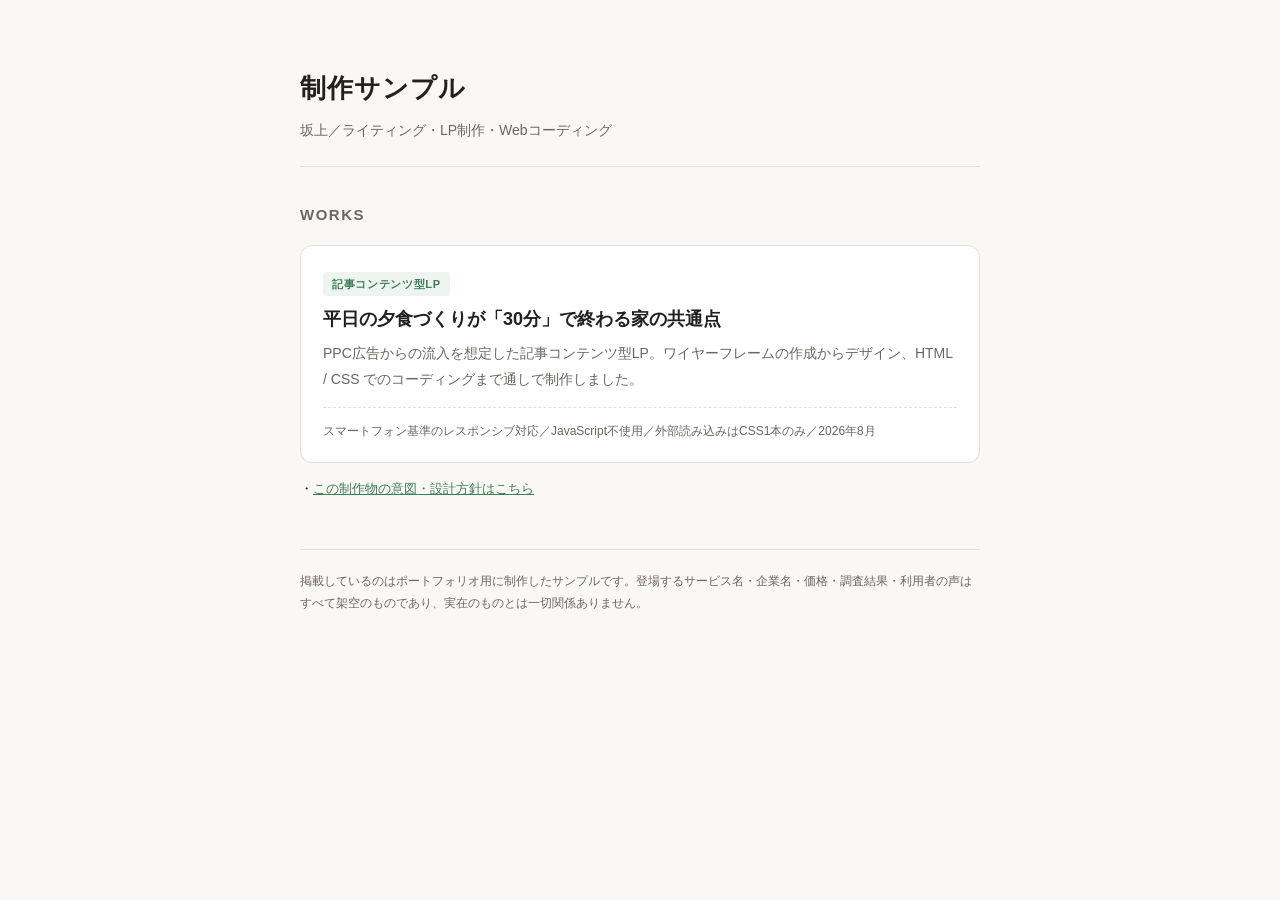
==== index.html @ b57bef3e "記事コンテンツ型LPサンプルを公開（デザイン〜コーディング一貫制作／制作意図ページつき）" ====
<!DOCTYPE html>
<html lang="ja">
<head>
<meta charset="UTF-8">
<meta name="viewport" content="width=device-width, initial-scale=1">
<meta name="robots" content="noindex, nofollow">
<title>制作サンプル｜坂上</title>
<style>
  :root {
    --ink: #23211f;
    --sub: #6b6660;
    --line: #e4e0d8;
    --bg: #faf8f4;
    --card: #ffffff;
    --accent: #3f7d5a;
  }
  * { box-sizing: border-box; }
  body {
    margin: 0;
    background: var(--bg);
    color: var(--ink);
    font-family: "Hiragino Sans", "Hiragino Kaku Gothic ProN", "Yu Gothic", "Noto Sans JP", sans-serif;
    line-height: 1.85;
    -webkit-text-size-adjust: 100%;
  }
  .wrap { max-width: 720px; margin: 0 auto; padding: 48px 20px 64px; }
  header { border-bottom: 1px solid var(--line); padding-bottom: 22px; margin-bottom: 34px; }
  h1 { font-size: 22px; margin: 0 0 6px; letter-spacing: 0.04em; }
  .sub { font-size: 14px; color: var(--sub); margin: 0; }
  h2 { font-size: 15px; letter-spacing: 0.1em; color: var(--sub); font-weight: 700; margin: 0 0 16px; }
  .work {
    display: block;
    background: var(--card);
    border: 1px solid var(--line);
    border-radius: 12px;
    padding: 22px 22px 20px;
    text-decoration: none;
    color: inherit;
    transition: border-color 0.15s ease, transform 0.15s ease;
  }
  .work:hover { border-color: var(--accent); transform: translateY(-2px); }
  .work__tag {
    display: inline-block; font-size: 11px; font-weight: 700; letter-spacing: 0.06em;
    color: var(--accent); background: #eef5f0; border-radius: 3px; padding: 2px 9px; margin-bottom: 10px;
  }
  .work__title { font-size: 18px; font-weight: 700; margin: 0 0 8px; line-height: 1.5; }
  .work__desc { font-size: 14px; color: var(--sub); margin: 0 0 14px; }
  .work__meta { font-size: 12px; color: var(--sub); border-top: 1px dashed var(--line); padding-top: 12px; margin: 0; }
  .links { margin: 14px 0 0; font-size: 13px; }
  .links a { color: var(--accent); }
  footer { margin-top: 48px; padding-top: 20px; border-top: 1px solid var(--line); font-size: 12px; color: var(--sub); }
  @media (min-width: 768px) { h1 { font-size: 26px; } .wrap { padding-top: 64px; } }
</style>
</head>
<body>
<div class="wrap">

  <header>
    <h1>制作サンプル</h1>
    <p class="sub">坂上／ライティング・LP制作・Webコーディング</p>
  </header>

  <h2>WORKS</h2>

  <a class="work" href="article-lp/">
    <span class="work__tag">記事コンテンツ型LP</span>
    <p class="work__title">平日の夕食づくりが「30分」で終わる家の共通点</p>
    <p class="work__desc">PPC広告からの流入を想定した記事コンテンツ型LP。ワイヤーフレームの作成からデザイン、HTML / CSS でのコーディングまで通しで制作しました。</p>
    <p class="work__meta">スマートフォン基準のレスポンシブ対応／JavaScript不使用／外部読み込みはCSS1本のみ／2026年8月</p>
  </a>

  <p class="links">
    ・<a href="article-lp/about.html">この制作物の意図・設計方針はこちら</a>
  </p>

  <footer>
    掲載しているのはポートフォリオ用に制作したサンプルです。登場するサービス名・企業名・価格・調査結果・利用者の声はすべて架空のものであり、実在のものとは一切関係ありません。
  </footer>

</div>
</body>
</html>
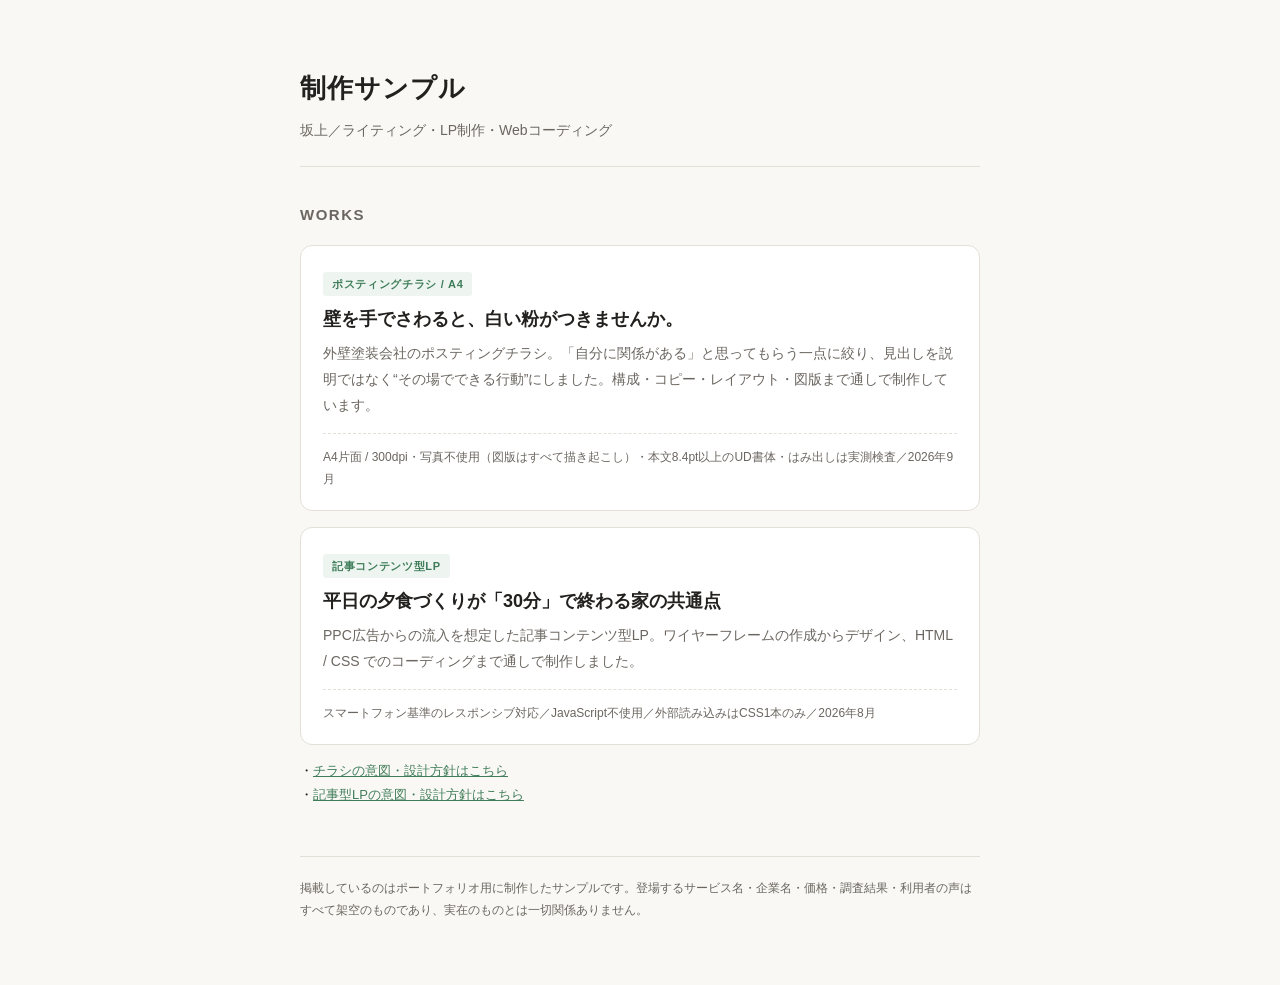
==== commit 9cb81357: "外壁塗装のポスティングチラシ（A4・架空案件）を追加 - 構成・コピー・レイアウト・図版まで通しで制作した自主制作サンプル - 写真は不使用。家・症状アイコン・ロゴはすべて描き起こし（権利関係をクリア" ====
--- a/index.html
+++ b/index.html
@@ -39,6 +39,7 @@
     transition: border-color 0.15s ease, transform 0.15s ease;
   }
   .work:hover { border-color: var(--accent); transform: translateY(-2px); }
+  .work + .work, .work + p + .work { margin-top: 16px; }
   .work__tag {
     display: inline-block; font-size: 11px; font-weight: 700; letter-spacing: 0.06em;
     color: var(--accent); background: #eef5f0; border-radius: 3px; padding: 2px 9px; margin-bottom: 10px;
@@ -62,6 +63,13 @@
 
   <h2>WORKS</h2>
 
+  <a class="work" href="flyer/">
+    <span class="work__tag">ポスティングチラシ / A4</span>
+    <p class="work__title">壁を手でさわると、白い粉がつきませんか。</p>
+    <p class="work__desc">外壁塗装会社のポスティングチラシ。「自分に関係がある」と思ってもらう一点に絞り、見出しを説明ではなく“その場でできる行動”にしました。構成・コピー・レイアウト・図版まで通しで制作しています。</p>
+    <p class="work__meta">A4片面 / 300dpi・写真不使用（図版はすべて描き起こし）・本文8.4pt以上のUD書体・はみ出しは実測検査／2026年9月</p>
+  </a>
+
   <a class="work" href="article-lp/">
     <span class="work__tag">記事コンテンツ型LP</span>
     <p class="work__title">平日の夕食づくりが「30分」で終わる家の共通点</p>
@@ -70,7 +78,8 @@
   </a>
 
   <p class="links">
-    ・<a href="article-lp/about.html">この制作物の意図・設計方針はこちら</a>
+    ・<a href="flyer/about.html">チラシの意図・設計方針はこちら</a><br>
+    ・<a href="article-lp/about.html">記事型LPの意図・設計方針はこちら</a>
   </p>
 
   <footer>
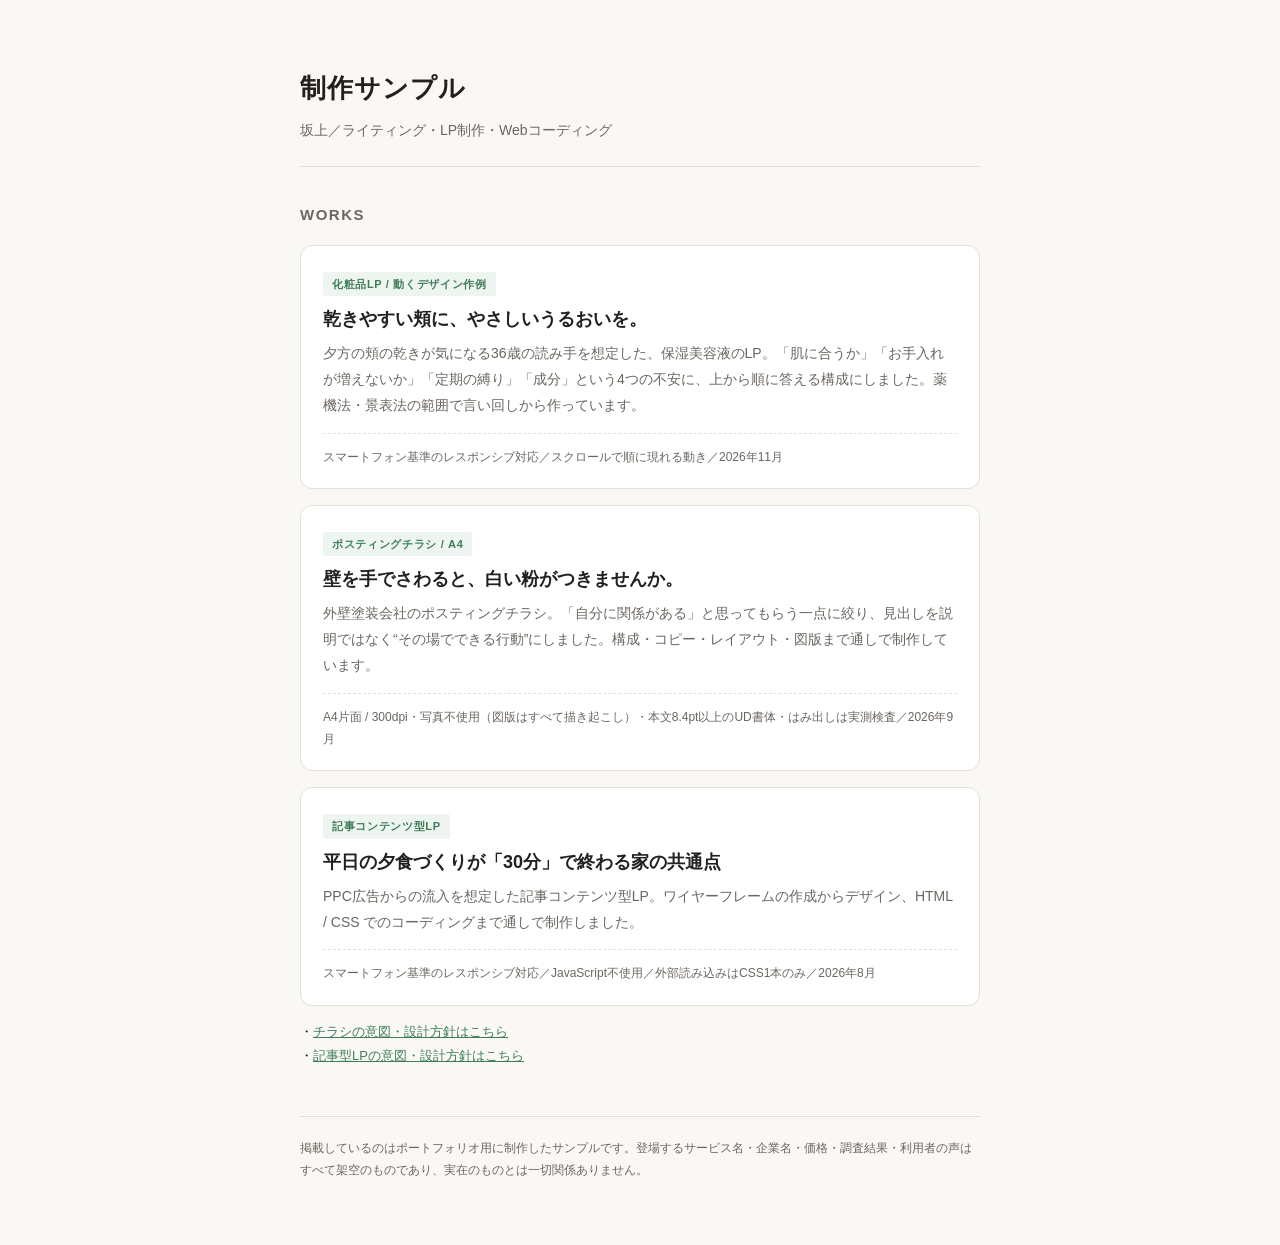
==== commit 847368de: "化粧品LP（動くデザイン作例）を追加 Co-Authored-By: Claude Sonnet 5.5 <noreply@anthropic.com> Claude-Session: https:/" ====
--- a/index.html
+++ b/index.html
@@ -63,6 +63,13 @@
 
   <h2>WORKS</h2>
 
+  <a class="work" href="cosme-lp/">
+    <span class="work__tag">化粧品LP / 動くデザイン作例</span>
+    <p class="work__title">乾きやすい頬に、やさしいうるおいを。</p>
+    <p class="work__desc">夕方の頬の乾きが気になる36歳の読み手を想定した、保湿美容液のLP。「肌に合うか」「お手入れが増えないか」「定期の縛り」「成分」という4つの不安に、上から順に答える構成にしました。薬機法・景表法の範囲で言い回しから作っています。</p>
+    <p class="work__meta">スマートフォン基準のレスポンシブ対応／スクロールで順に現れる動き／2026年11月</p>
+  </a>
+
   <a class="work" href="flyer/">
     <span class="work__tag">ポスティングチラシ / A4</span>
     <p class="work__title">壁を手でさわると、白い粉がつきませんか。</p>
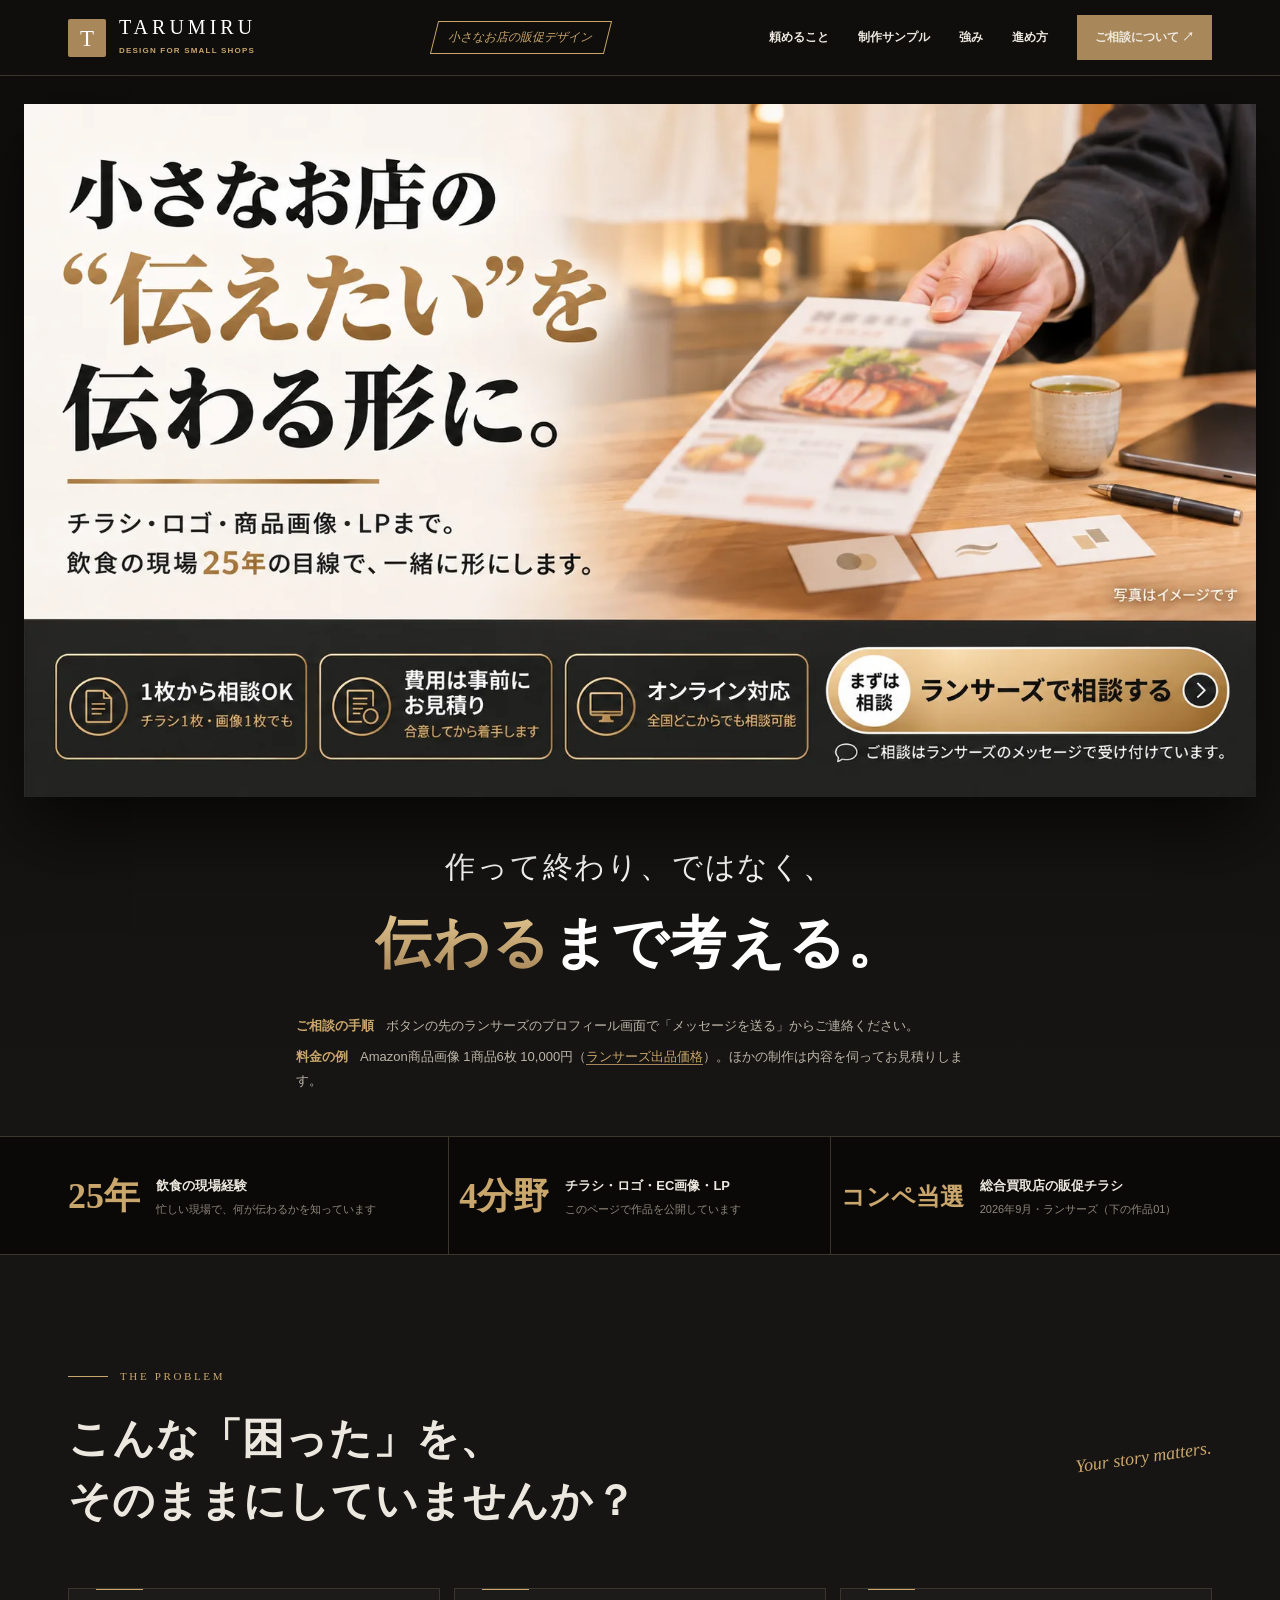
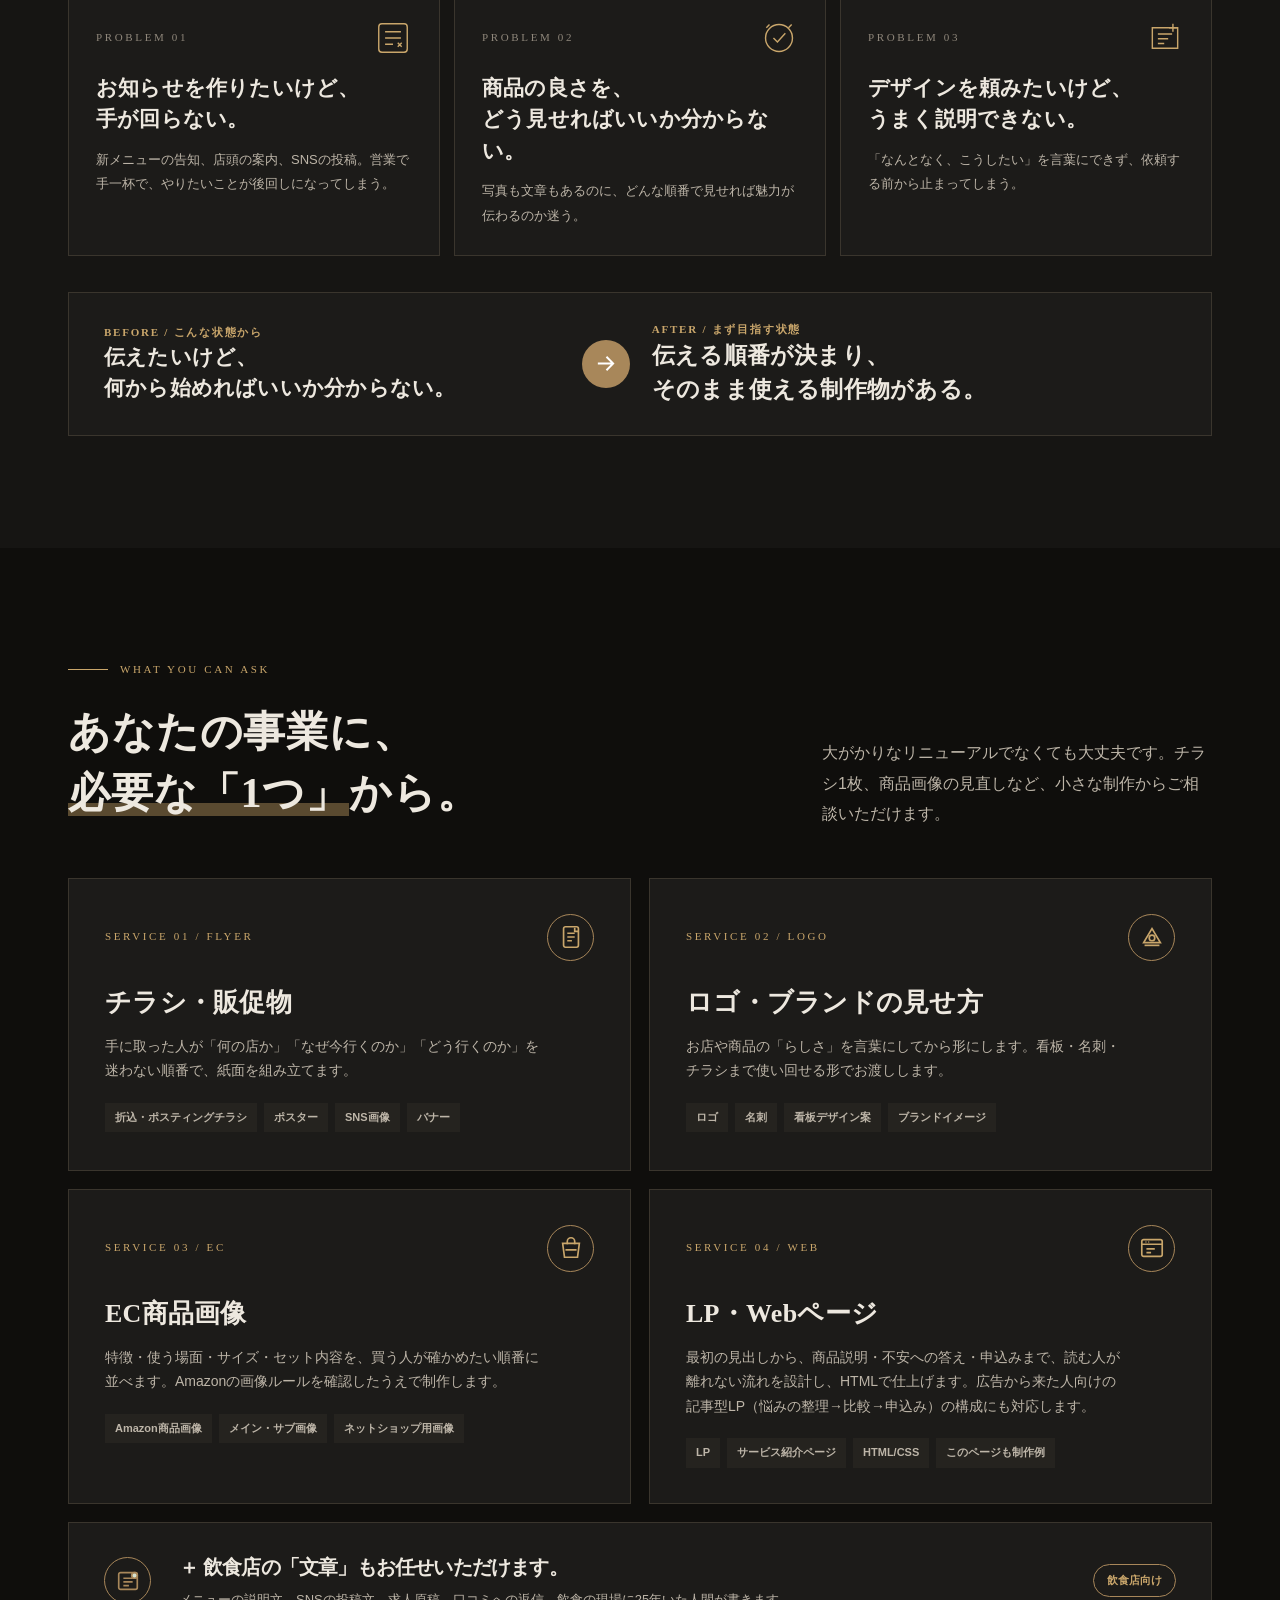
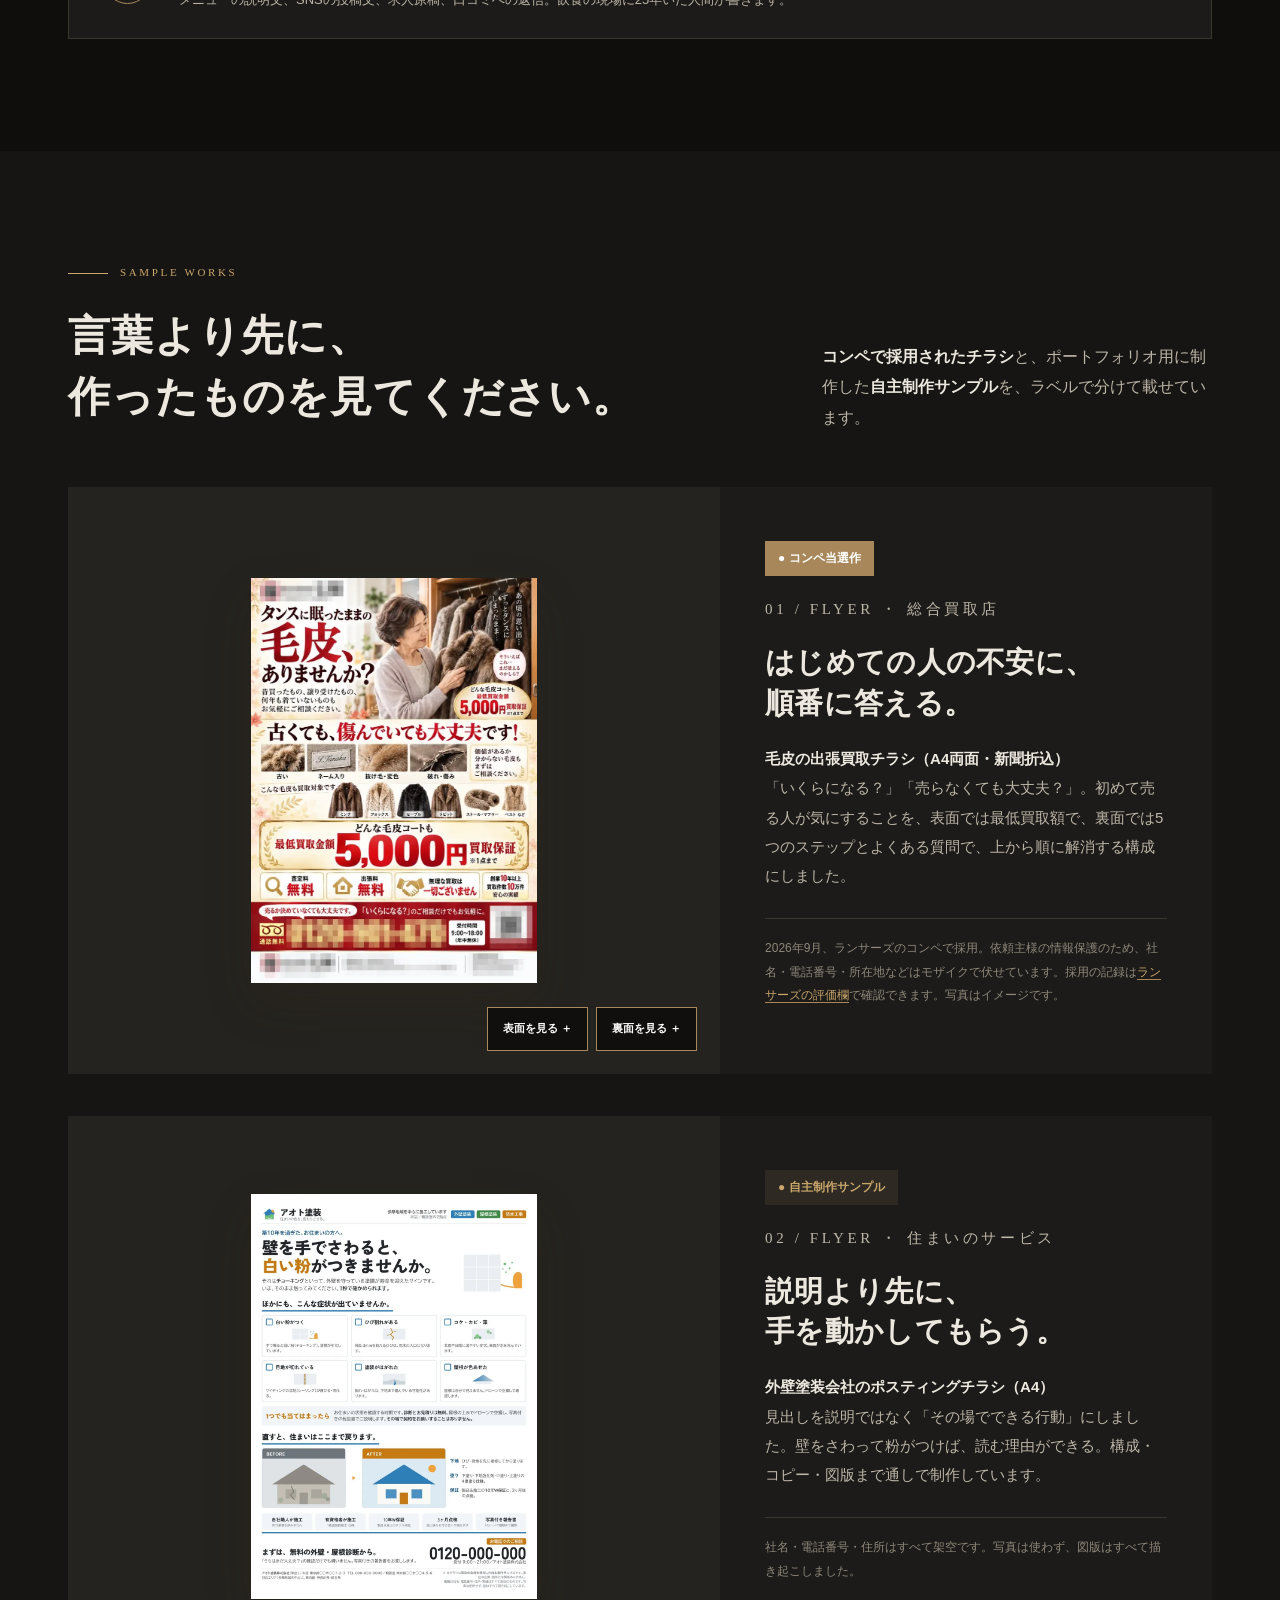
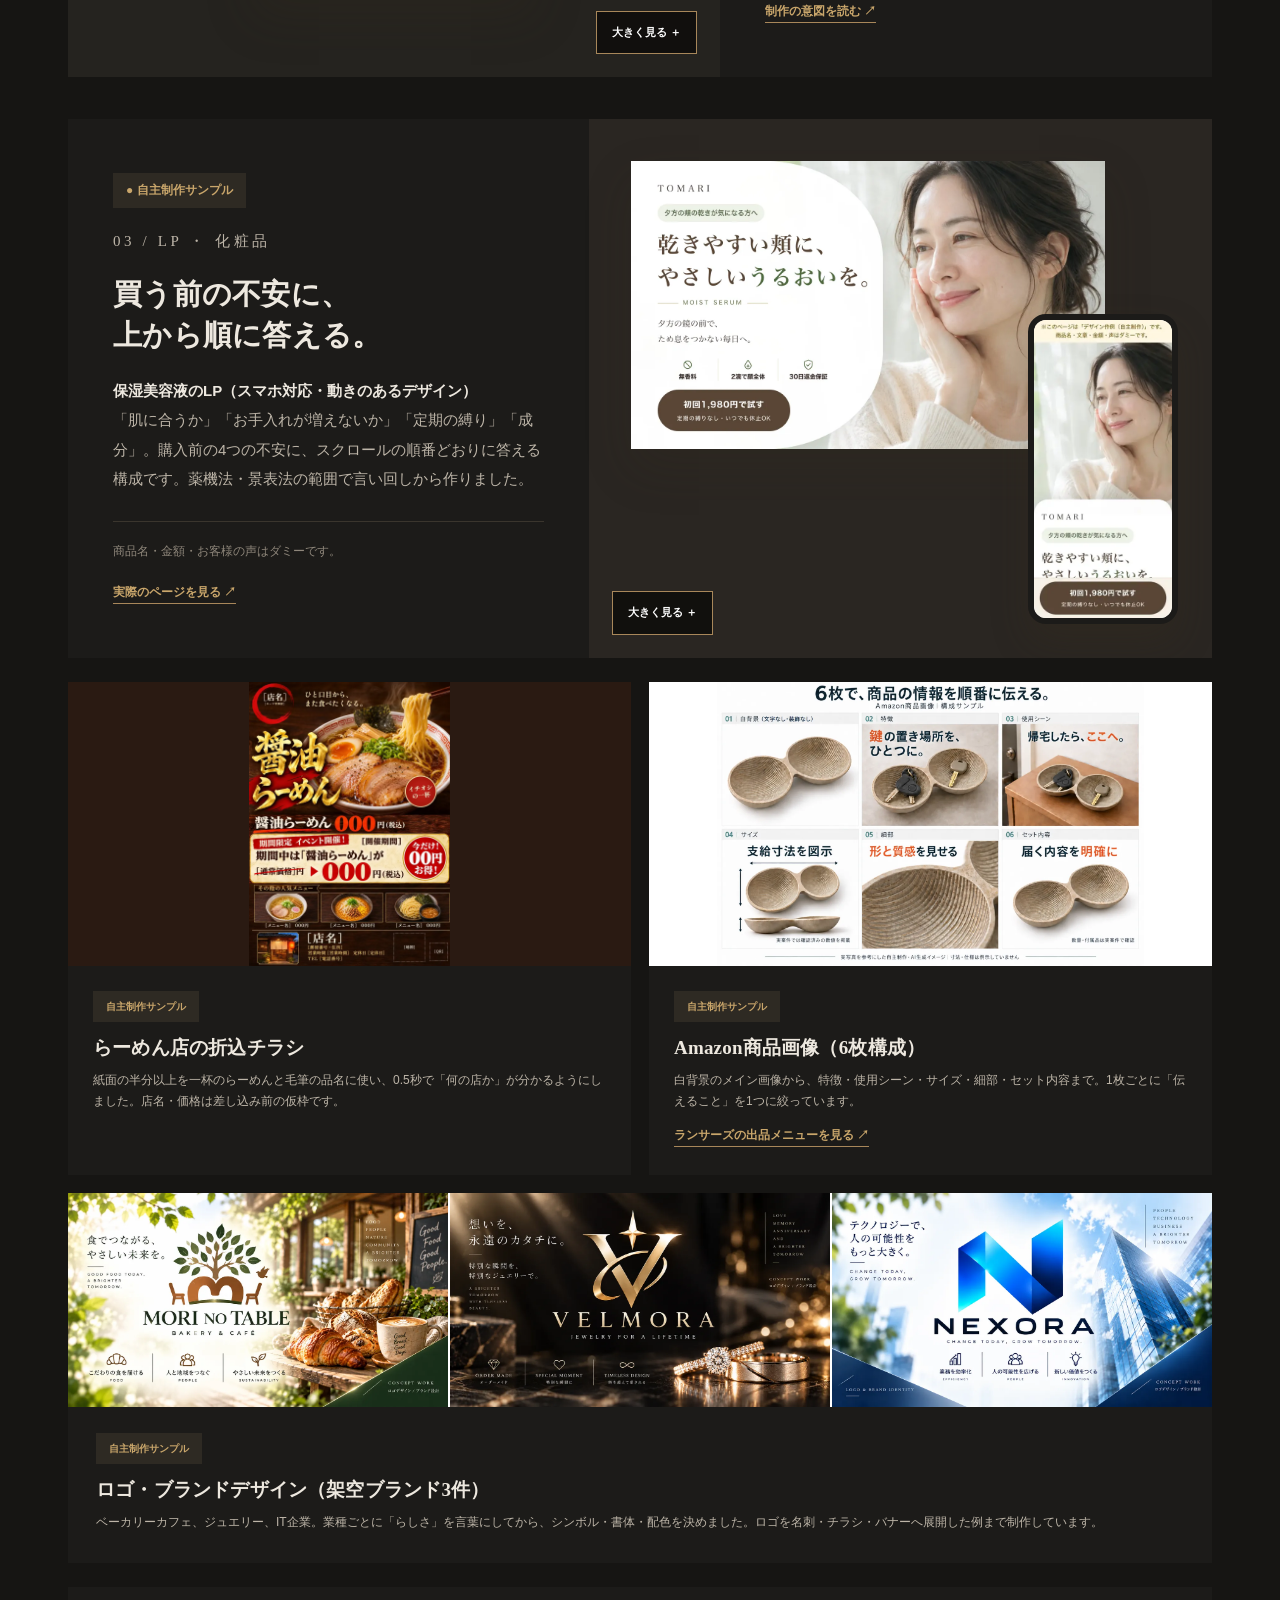
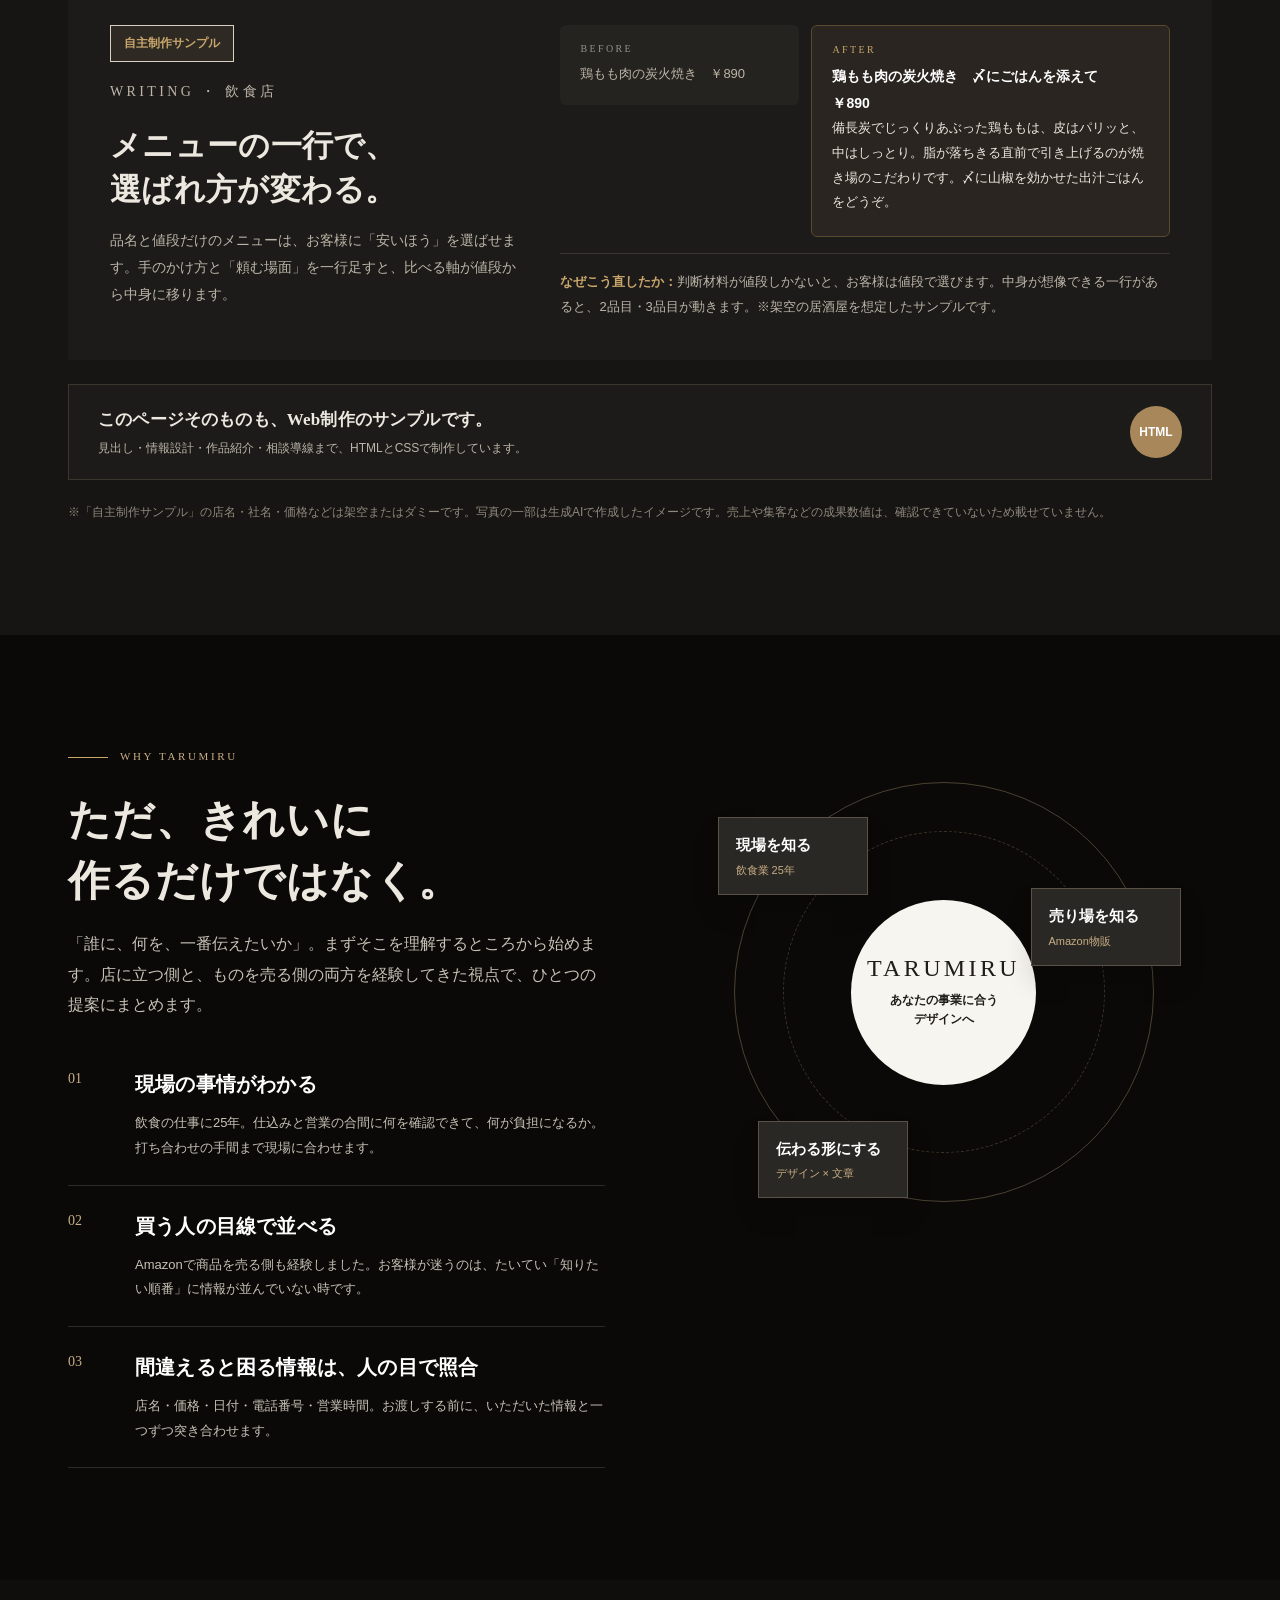
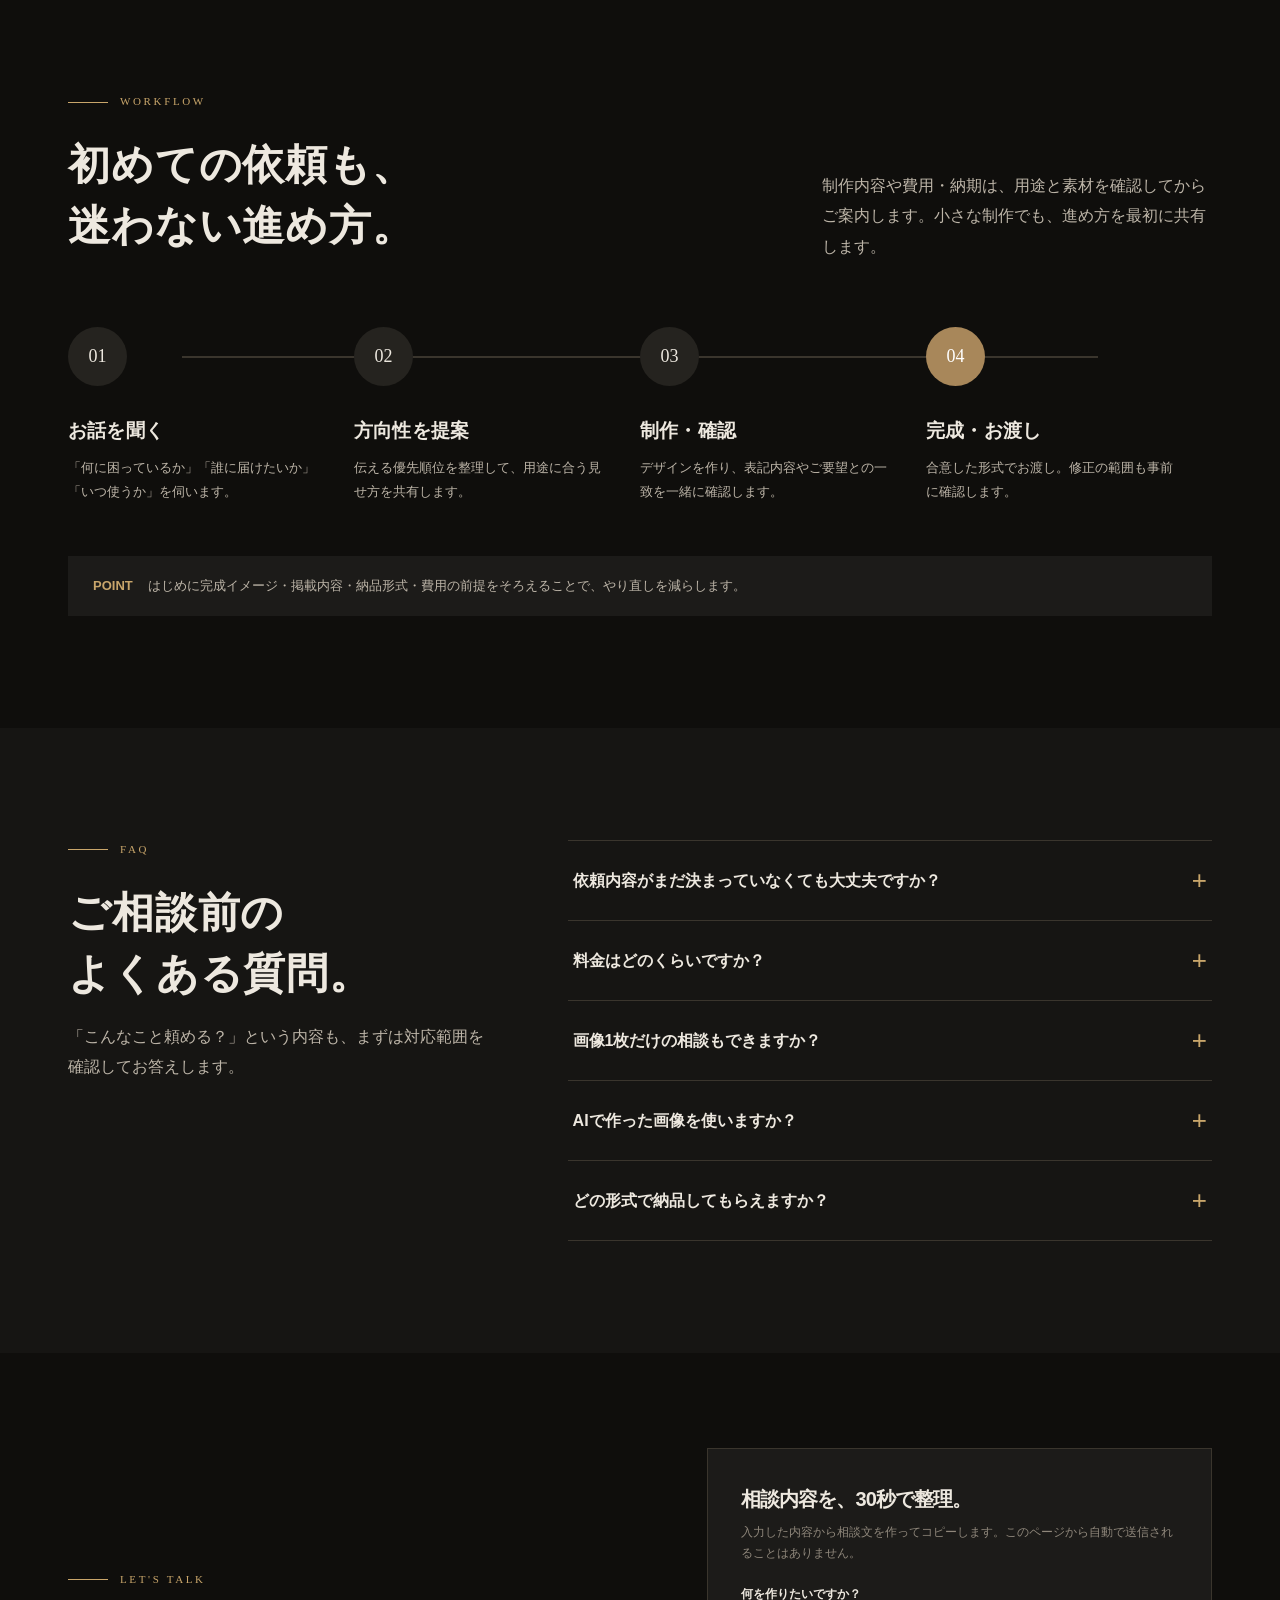
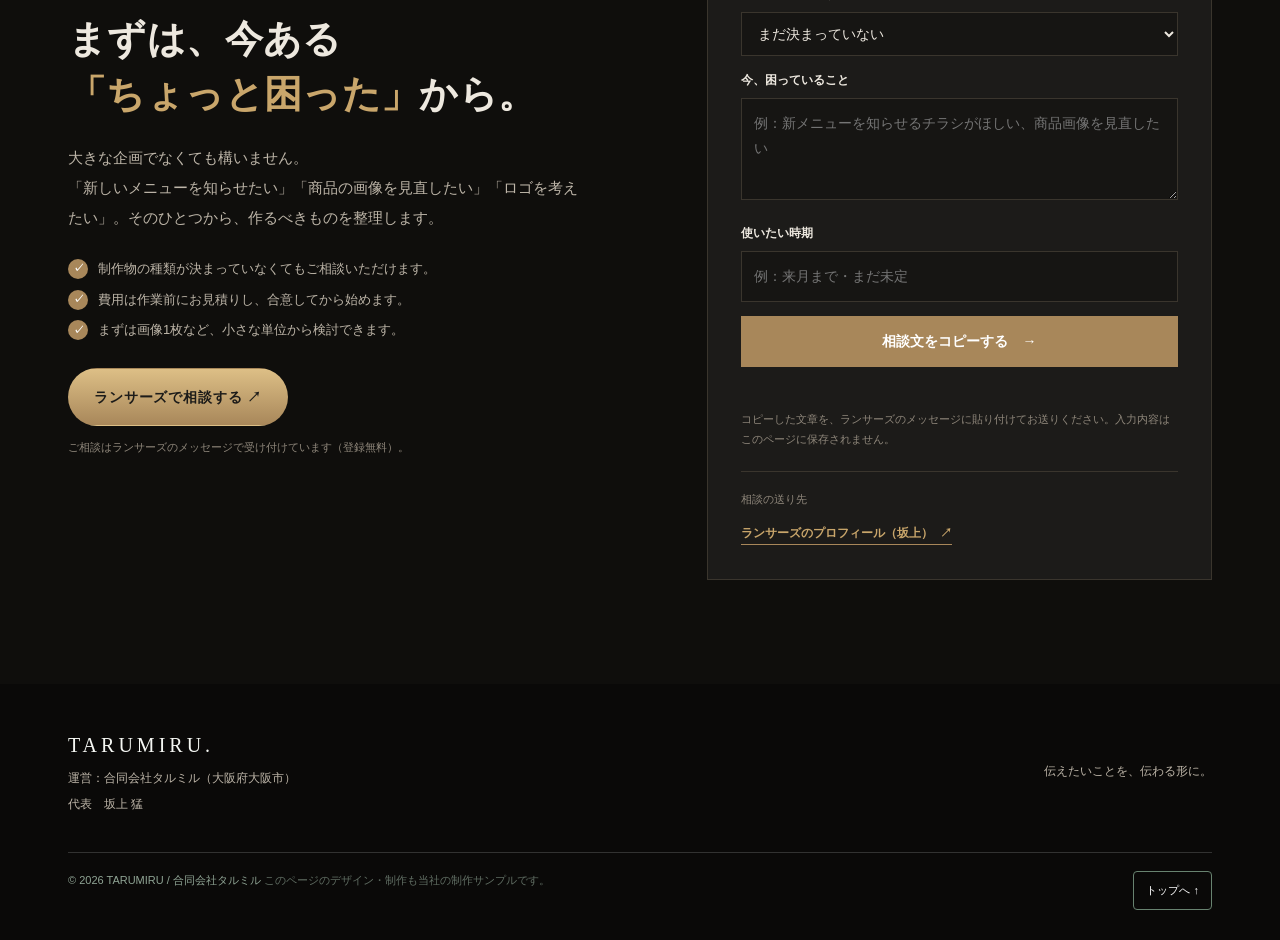
==== commit 4db1ab1c: "トップを営業LP v4.1(黒×ブロンズ)に差し替え、旧トップを控えに保存 Co-Authored-By: Claude Opus 5.5 <noreply@anthropic.com> Claude" ====
--- a/index.html
+++ b/index.html
@@ -2,97 +2,567 @@
 <html lang="ja">
 <head>
 <meta charset="UTF-8">
-<meta name="viewport" content="width=device-width, initial-scale=1">
-<meta name="robots" content="noindex, nofollow">
-<title>制作サンプル｜坂上</title>
+<meta name="viewport" content="width=device-width,initial-scale=1">
+<meta name="description" content="TARUMIRU（合同会社タルミル）｜飲食の現場に25年。小さなお店と事業のチラシ・ロゴ・EC商品画像・LPを制作します。">
+<title>TARUMIRU｜小さなお店の販促デザイン（チラシ・ロゴ・商品画像・LP）</title>
+<meta name="theme-color" content="#142C24">
 <style>
-  :root {
-    --ink: #23211f;
-    --sub: #6b6660;
-    --line: #e4e0d8;
-    --bg: #faf8f4;
-    --card: #ffffff;
-    --accent: #3f7d5a;
-  }
-  * { box-sizing: border-box; }
-  body {
-    margin: 0;
-    background: var(--bg);
-    color: var(--ink);
-    font-family: "Hiragino Sans", "Hiragino Kaku Gothic ProN", "Yu Gothic", "Noto Sans JP", sans-serif;
-    line-height: 1.85;
-    -webkit-text-size-adjust: 100%;
-  }
-  .wrap { max-width: 720px; margin: 0 auto; padding: 48px 20px 64px; }
-  header { border-bottom: 1px solid var(--line); padding-bottom: 22px; margin-bottom: 34px; }
-  h1 { font-size: 22px; margin: 0 0 6px; letter-spacing: 0.04em; }
-  .sub { font-size: 14px; color: var(--sub); margin: 0; }
-  h2 { font-size: 15px; letter-spacing: 0.1em; color: var(--sub); font-weight: 700; margin: 0 0 16px; }
-  .work {
-    display: block;
-    background: var(--card);
-    border: 1px solid var(--line);
-    border-radius: 12px;
-    padding: 22px 22px 20px;
-    text-decoration: none;
-    color: inherit;
-    transition: border-color 0.15s ease, transform 0.15s ease;
-  }
-  .work:hover { border-color: var(--accent); transform: translateY(-2px); }
-  .work + .work, .work + p + .work { margin-top: 16px; }
-  .work__tag {
-    display: inline-block; font-size: 11px; font-weight: 700; letter-spacing: 0.06em;
-    color: var(--accent); background: #eef5f0; border-radius: 3px; padding: 2px 9px; margin-bottom: 10px;
-  }
-  .work__title { font-size: 18px; font-weight: 700; margin: 0 0 8px; line-height: 1.5; }
-  .work__desc { font-size: 14px; color: var(--sub); margin: 0 0 14px; }
-  .work__meta { font-size: 12px; color: var(--sub); border-top: 1px dashed var(--line); padding-top: 12px; margin: 0; }
-  .links { margin: 14px 0 0; font-size: 13px; }
-  .links a { color: var(--accent); }
-  footer { margin-top: 48px; padding-top: 20px; border-top: 1px solid var(--line); font-size: 12px; color: var(--sub); }
-  @media (min-width: 768px) { h1 { font-size: 26px; } .wrap { padding-top: 64px; } }
+:root{--pine:#142c24;--pine2:#1d3c30;--ink:#192b24;--cream:#f8f7f2;--cream2:#f1f0e9;--paper:#ffffff;--orange:#f2744b;--orange2:#f6a27e;--muted:#6c756e;--line:#dedfd5;--lightgreen:#e2ece4;--max:1216px;--ease:cubic-bezier(.2,.8,.2,1)}
+*{box-sizing:border-box}html{scroll-behavior:smooth;scroll-padding-top:82px}body{margin:0;color:var(--ink);background:var(--cream);font-family:-apple-system,BlinkMacSystemFont,"Hiragino Kaku Gothic ProN","Hiragino Sans","Yu Gothic",Meiryo,sans-serif;font-size:16px;line-height:1.75;-webkit-font-smoothing:antialiased}a{color:inherit;text-decoration:none}button,input,textarea,select{font:inherit}button{cursor:pointer}img{max-width:100%;display:block}svg{display:block}::selection{background:#f6b18d;color:var(--ink)}:focus-visible{outline:3px solid var(--orange);outline-offset:4px}h1,h2,h3,p{margin-top:0}main{overflow:hidden}.container{max-width:var(--max);margin:0 auto;padding:0 36px}.section{padding:112px 0}.eyebrow{font-family:Arial,sans-serif;font-size:11px;letter-spacing:.22em;font-weight:800;text-transform:uppercase;color:#65766d;display:flex;gap:12px;align-items:center;margin:0 0 22px}.eyebrow::before{content:"";width:28px;height:2px;background:var(--orange)}.display{font-weight:900;letter-spacing:-.075em;line-height:1.24}.section-heading{font-weight:900;font-size:clamp(34px,4.2vw,58px);letter-spacing:-.067em;line-height:1.3;margin-bottom:18px}.section-intro{color:var(--muted);max-width:670px;font-size:16px;line-height:1.9}.serif{font-family:"Hiragino Mincho ProN","Yu Mincho",YuMincho,serif;font-weight:700}.accent{color:var(--orange)}.emphasis{background:linear-gradient(transparent 70%,#ffd2b9 70%)}.btn{display:inline-flex;align-items:center;justify-content:center;gap:20px;min-height:58px;padding:0 25px;border:1px solid transparent;border-radius:6px;line-height:1.35;font-weight:800;font-size:14px;transition:transform .25s var(--ease),background .25s var(--ease),box-shadow .25s var(--ease)}.btn:hover{transform:translateY(-2px)}.btn svg{width:18px;height:18px;flex:none}.btn-primary{background:var(--orange);color:#19251f;box-shadow:0 10px 22px #f2744b22}.btn-primary:hover{background:#ff9771}.btn-ghost{border-color:#a0b2a8;color:white;background:#ffffff0a}.btn-ghost:hover{background:#ffffff20}.btn-outline{border-color:#b9c3b9;background:transparent}.btn-outline:hover{background:#e8eee8}.pill{display:inline-flex;gap:8px;align-items:center;background:#fff;border:1px solid var(--line);padding:7px 13px;border-radius:99px;font-size:12px;font-weight:800}.section-head-with-side{display:flex;justify-content:space-between;gap:48px;align-items:end}.section-head-with-side .section-intro{max-width:390px;margin-bottom:12px}
+/* header */
+.site-header{background:#f8f7f2ed;backdrop-filter:blur(18px);border-bottom:1px solid #dbded6;position:sticky;top:0;z-index:100;height:76px;display:flex;align-items:center}.head-inner{display:flex;align-items:center;justify-content:space-between;width:100%;gap:20px}.wordmark{font-family:Arial,sans-serif;display:flex;align-items:center;gap:13px;min-width:max-content}.logo-box{height:38px;width:38px;background:var(--pine);display:grid;place-items:center;color:#fff;font-size:23px;font-weight:900;letter-spacing:-.1em;border-radius:7px;transform:rotate(-7deg)}.wordmark strong{display:block;font-size:20px;letter-spacing:.105em;line-height:1}.wordmark small{font-size:8px;letter-spacing:.15em;font-weight:800;color:#6b756e;display:block;margin-top:7px}.main-nav{display:flex;align-items:center;gap:29px;font-size:12px;font-weight:800}.main-nav a:not(.nav-cta):hover{color:#dd6a44}.nav-cta{background:var(--pine);color:#fff;padding:12px 18px;border-radius:4px}.nav-cta:hover{background:#2f5646}.mobile-nav-button{display:none;border:0;background:transparent;color:var(--ink);font-size:12px;font-weight:800}.progress{position:absolute;bottom:-1px;left:0;height:2px;background:var(--orange);width:0;z-index:5}
+ .nav-cta-short{display:none}
+/* hero */
+.hero{background:var(--pine);color:white;position:relative;isolation:isolate}.hero:before{content:"";position:absolute;inset:0;background:radial-gradient(ellipse 40% 65% at 89% 41%,#436b4b6a,transparent 80%),radial-gradient(ellipse 28% 40% at 5% 100%,#20574166,transparent 85%);z-index:-2}.hero:after{content:"T";font-family:Arial,sans-serif;position:absolute;right:-12%;bottom:-31%;font-size:min(72vw,1000px);font-weight:900;line-height:1;color:#ffffff05;pointer-events:none;z-index:-1;transform:rotate(-20deg)}.hero-grid{display:grid;grid-template-columns:1.04fr .96fr;align-items:center;min-height:680px;padding-top:66px;padding-bottom:50px;gap:3%}.hero-text{position:relative;z-index:2}.hero .eyebrow{color:#b5cabc}.hero .eyebrow:before{background:var(--orange)}.hero h1{font-size:clamp(43px,4.75vw,72px);max-width:690px;margin:0 0 28px;line-height:1.31;font-weight:900;letter-spacing:-.078em}.hero h1 .accent{position:relative;white-space:nowrap}.hero h1 .accent:after{content:"";position:absolute;left:3px;right:0;bottom:-6px;height:8px;background:var(--orange);transform:rotate(-1.4deg);clip-path:polygon(0 20%,100% 0,99% 70%,1% 100%)}.hero-lead{max-width:540px;color:#d5dfd6;font-size:17px;line-height:2.05;font-weight:550;margin:0 0 32px}.hero-actions{display:flex;gap:14px;flex-wrap:wrap;margin-bottom:33px}.hero-note{display:flex;gap:12px;align-items:flex-start;color:#a9bdae;font-size:13px}.hero-note:before{content:"";width:7px;height:7px;background:#f08c67;border-radius:99px;margin-top:9px;flex:none}.hero-art{height:560px;position:relative;margin-left:3%;z-index:1}.hero-ring{position:absolute;width:520px;height:520px;top:12px;left:26px;border-radius:50%;border:1px solid #b5c7aa30}.hero-ring:after{content:"";position:absolute;inset:44px;border-radius:50%;border:1px solid #b5c7aa22}.hero-art .sheet{position:absolute;background:#fff;padding:10px;box-shadow:0 28px 70px #0006;overflow:hidden;transition:transform .3s var(--ease)}.hero-art .sheet img{height:100%;width:100%;object-fit:cover}.hero-art .art-a{left:4%;top:11%;width:50%;height:80%;transform:rotate(-6deg);border-radius:3px}.hero-art .art-a img{object-fit:cover;object-position:top}.hero-art .art-a:hover{transform:rotate(-4deg) translateY(-8px)}.hero-art .art-b{left:54%;top:3%;width:37%;height:55%;transform:rotate(7deg);border-radius:3px}.hero-art .art-b img{object-fit:cover;object-position:center}.hero-art .art-b:hover{transform:rotate(5deg) translateY(-8px)}.hero-art .art-c{left:53%;top:62%;width:41%;height:31%;transform:rotate(3deg);border-radius:3px}.hero-art .art-c img{object-fit:contain}.hero-art .art-c:hover{transform:rotate(0) translateY(-8px)}.hero-floating{position:absolute;left:-3%;bottom:1%;background:#f8f8f2;color:var(--pine);padding:12px 17px;border-radius:5px;box-shadow:0 12px 28px #0003;display:flex;gap:10px;align-items:center;font-weight:800;font-size:12px;transform:rotate(2deg)}.hero-floating b{height:9px;width:9px;border-radius:50%;background:var(--orange)}.hero-facts{border-top:1px solid #ffffff2a;background:#12261f}.facts-grid{display:grid;grid-template-columns:repeat(3,1fr)}.fact{display:flex;gap:16px;align-items:center;padding:28px 10px 26px;border-right:1px solid #ffffff18}.fact:first-child{padding-left:0}.fact:last-child{border:0}.fact .number{font-family:Arial,sans-serif;font-size:36px;font-weight:900;letter-spacing:-.06em;white-space:nowrap;color:#ffa77d}.fact .number.word{font-size:21px}.fact strong{display:block;font-size:13px}.fact span{display:block;color:#aebeb1;font-size:11px;line-height:1.65;margin-top:3px}
+/* pains */
+.why{background:#fff}.section-topline{display:flex;align-items:center;justify-content:space-between;gap:30px}.section-topline .handwriting{font-family:"Hiragino Mincho ProN",serif;color:#df916c;transform:rotate(-8deg);font-size:18px}.pain-grid{display:grid;grid-template-columns:repeat(3,1fr);gap:14px;margin-top:39px}.pain{border:1px solid #e1e4dd;border-radius:8px;padding:30px 27px 26px;background:#f8f8f4;position:relative;min-height:242px;display:flex;flex-direction:column}.pain:before{content:"";position:absolute;left:27px;top:0;width:47px;height:4px;background:var(--orange)}.pain .pain-top{display:flex;justify-content:space-between;align-items:center;margin-bottom:16px}.pain .label{font-size:11px;letter-spacing:.13em;color:#8c958d;font-weight:900}.pain .ic{width:38px;height:38px;color:#869d8d}.pain h3{font-size:21px;letter-spacing:-.045em;line-height:1.5;margin-bottom:12px}.pain p{font-size:13px;color:#687168;line-height:1.9;margin-bottom:0}.translation{margin-top:36px;background:var(--lightgreen);padding:27px 35px;border-radius:6px;display:grid;grid-template-columns:1fr auto 1.15fr;align-items:center;gap:22px}.translation .small{font-size:11px;color:#597263;font-weight:900;letter-spacing:.16em}.translation .before{font-size:21px;font-weight:850;letter-spacing:-.05em;line-height:1.5}.translation .to{background:var(--pine);width:48px;height:48px;display:grid;place-items:center;border-radius:50%;color:white}.translation .after{font-size:23px;font-weight:900;letter-spacing:-.05em;line-height:1.5}
+/* services */
+.services{background:var(--cream)}.services-grid{display:grid;grid-template-columns:repeat(2,minmax(0,1fr));gap:18px;margin-top:36px}.service{padding:35px 36px;min-height:293px;background:#fff;border:1px solid #e5e5de;border-radius:7px;position:relative;overflow:hidden;transition:transform .3s var(--ease),box-shadow .3s var(--ease)}.service:hover{transform:translateY(-4px);box-shadow:0 16px 38px #1b302710}.service-head{display:flex;justify-content:space-between;align-items:center;margin-bottom:24px}.service-index{font-family:Arial,sans-serif;color:#dd704d;font-weight:900;letter-spacing:.13em;font-size:11px}.service-icon{height:47px;width:47px;border-radius:11px;display:grid;place-items:center;background:#f9ebe3;color:#e17b56}.service-icon svg{width:26px;height:26px}.service h3{font-size:26px;letter-spacing:-.052em;line-height:1.4;margin-bottom:13px}.service p{color:#5c6b60;font-size:14px;max-width:440px;margin-bottom:20px}.tags{display:flex;flex-wrap:wrap;gap:7px}.tags span{font-size:11px;background:#f3f4ed;color:#687469;padding:5px 10px;border-radius:3px;font-weight:700}.service-quiet{display:flex;gap:28px;background:#e5ede6;border:1px solid #dce5dd;border-radius:7px;padding:27px 35px;margin-top:18px;align-items:center}.service-quiet .service-icon{background:#cfdfcf;color:#345b41;flex:none}.service-quiet strong{display:block;font-size:20px;letter-spacing:-.04em;margin-bottom:4px}.service-quiet p{font-size:13px;margin:0;color:#506d56}.service-quiet .micro{margin-left:auto;border:1px solid #b4c5b7;border-radius:99px;padding:6px 13px;color:#48654d;font-weight:800;font-size:11px;white-space:nowrap}
+/* works */
+.works{background:#e9ede5}.work-feature{margin-top:42px;display:grid;grid-template-columns:1.14fr .86fr;background:#fff;border-radius:9px;overflow:hidden;min-height:500px}.work-visual{background:#d9dfd0;position:relative;padding:42px;display:grid;place-items:center;min-height:490px}.work-visual:before{content:"";position:absolute;inset:0;background-image:radial-gradient(#47654c1f 1px,transparent 1px);background-size:17px 17px;opacity:.55}.work-visual img{position:relative;width:auto;height:405px;max-width:100%;object-fit:contain;box-shadow:0 23px 48px #24322537;background:#fff}.view-full{position:absolute;right:23px;bottom:23px;border:1px solid #ffffff7a;background:#18362be8;color:#fff;border-radius:4px;padding:11px 15px;font-size:11px;font-weight:800}.view-full:hover{background:#355d49}.work-info{padding:54px 45px;display:flex;flex-direction:column;justify-content:center}.work-type{font-size:11px;font-weight:900;letter-spacing:.14em;color:#a07252;margin:0 0 18px}.work-info h3{font-size:clamp(29px,3vw,43px);line-height:1.37;letter-spacing:-.065em;margin-bottom:21px}.work-info p{color:#536458;line-height:1.95;font-size:15px}.work-info .work-note{font-size:12px;border-top:1px solid #e0e4dd;padding-top:18px;margin-top:13px;color:#748278}.work-info .pill{width:max-content;background:#ecf4e8;color:#3e6747;border:0;margin-bottom:19px}.work-feature.alt{grid-template-columns:.91fr 1.09fr;min-height:480px}.work-feature.alt .work-visual{order:2;background:#e8dccd}.work-feature.alt .work-info{order:1}.work-feature.alt .work-visual img{height:380px}.work-minor-grid{display:grid;grid-template-columns:repeat(3,minmax(0,1fr));gap:18px;margin-top:24px}.work-mini{min-width:0;background:#fff;border-radius:8px;overflow:hidden;display:flex;flex-direction:column}.work-mini-visual{height:284px;background:#edf1e9;position:relative;display:grid;place-items:center;overflow:hidden;padding:22px}.work-mini:nth-child(2) .work-mini-visual{background:#e9edf3}.work-mini:nth-child(3) .work-mini-visual{background:#e8e2d8}.work-mini-visual img{height:100%;max-width:100%;width:auto;object-fit:contain;filter:drop-shadow(0 12px 19px #1a211822)}.work-mini .mini-body{padding:25px 25px 27px;flex:1}.work-mini .pill{border:0;background:#f3f2ed;font-size:10px;margin-bottom:13px}.work-mini h3{font-size:19px;line-height:1.4;letter-spacing:-.055em;margin-bottom:8px}.work-mini p{color:#6f7a70;font-size:12px;line-height:1.8;margin-bottom:0}.work-mini button{position:absolute;right:12px;bottom:12px;border:0;background:#173829e8;color:#fff;border-radius:3px;padding:9px 12px;font-weight:800;font-size:11px}.works-disclosure{font-size:12px;color:#657469;margin:21px 0 0;line-height:1.85}.this-page{margin-top:24px;border:1px solid #adbcb0;background:#f8faf5;display:flex;align-items:center;justify-content:space-between;gap:24px;padding:20px 29px;border-radius:5px}.this-page strong{font-size:17px;letter-spacing:-.03em}.this-page span{display:block;color:#657367;font-size:12px;margin-top:3px}.this-page .badge-code{display:grid;place-items:center;flex:none;height:52px;width:52px;border-radius:50%;background:var(--pine);color:white;font:900 12px Arial}
+/* strengths */
+.approach{background:var(--pine);color:#fff;position:relative}.approach .eyebrow{color:#a3c2a9}.approach .section-intro{color:#b9cbbd}.approach-grid{display:grid;grid-template-columns:1fr 1fr;gap:70px;align-items:start}.approach-visual{min-height:490px;display:flex;align-items:center;justify-content:center;position:relative}.orbit{width:min(420px,100%);aspect-ratio:1;position:relative;border:1px solid #a9bcac52;border-radius:50%;display:flex;align-items:center;justify-content:center}.orbit:after{content:"";position:absolute;inset:48px;border:1px dashed #a9bcac44;border-radius:50%}.orbit-center{width:185px;height:185px;background:#f2eee2;color:var(--pine);border-radius:50%;display:grid;align-content:center;justify-items:center;z-index:1;text-align:center}.orbit-center b{font:900 24px Arial;letter-spacing:.08em}.orbit-center span{font-size:12px;margin-top:9px;line-height:1.6;font-weight:800}.orbit-chip{position:absolute;border:1px solid #8eaf9670;background:#26493b;color:white;border-radius:5px;min-width:150px;padding:14px 17px;z-index:2;box-shadow:0 16px 25px #0002}.orbit-chip strong{font-size:15px;display:block}.orbit-chip small{color:#adc4b2;font-size:11px;display:block;margin-top:2px}.chip-a{left:-17px;top:34px}.chip-b{right:-28px;top:105px}.chip-c{left:23px;bottom:3px}.why-list{display:grid;gap:0;margin-top:24px}.why-item{padding:23px 0 24px;border-bottom:1px solid #ffffff2b;display:grid;grid-template-columns:50px 1fr;gap:17px}.why-item .num{font-size:14px;font-weight:900;color:#f7a278}.why-item h3{font-size:20px;letter-spacing:-.04em;margin-bottom:9px}.why-item p{color:#bbcfc0;font-size:13px;line-height:1.9;margin-bottom:0}
+/* process */
+.process{background:#fff}.steps{display:grid;grid-template-columns:repeat(4,minmax(0,1fr));gap:0;margin-top:53px;position:relative}.steps:before{content:"";position:absolute;top:29px;left:10%;right:10%;height:2px;background:#e2e9e1}.step{position:relative;padding:0 26px 12px 0}.step .bubble{background:#e6efe8;width:59px;height:59px;display:grid;place-items:center;border-radius:50%;font:900 18px Arial;color:#235038;margin-bottom:28px;position:relative}.step:last-child .bubble{background:var(--orange);color:#fff}.step h3{font-size:19px;letter-spacing:-.045em;margin-bottom:9px}.step p{color:#718077;font-size:13px;line-height:1.85;max-width:250px}.process-foot{background:#f1f4ed;border-radius:5px;padding:19px 25px;margin-top:26px;color:#647669;font-size:13px;display:flex;gap:15px;align-items:center}.process-foot b{color:#d16b49}
+/* faq */
+.faq{background:#f5f4ee}.faq-grid{display:grid;grid-template-columns:.8fr 1.2fr;gap:70px}.faq details{border-bottom:1px solid #d8ded5;padding:0}.faq details:first-child{border-top:1px solid #d8ded5}.faq summary{list-style:none;cursor:pointer;display:flex;justify-content:space-between;align-items:center;gap:20px;padding:24px 5px;font-size:16px;font-weight:800}.faq summary::-webkit-details-marker{display:none}.faq summary:after{content:"+";font:300 26px Arial;color:#e37854}.faq details[open] summary:after{content:"−"}.faq details p{color:#607264;font-size:13px;line-height:1.95;padding:0 36px 22px 5px;margin:0}
+/* contact */
+.contact{background:#e9eee5;padding:95px 0 104px}.contact-layout{display:grid;grid-template-columns:1fr .88fr;gap:65px;align-items:center}.contact h2{font-size:clamp(34px,4vw,56px);letter-spacing:-.07em;line-height:1.45;margin-bottom:20px}.contact .lead{font-size:15px;color:#576d5b;line-height:2;max-width:520px;margin-bottom:25px}.contact-points{display:grid;gap:8px;font-size:13px;color:#516456}.contact-points p{display:flex;align-items:start;gap:10px;margin:0}.contact-points b{display:grid;place-items:center;width:20px;height:20px;border-radius:50%;color:white;background:#3d6749;flex:none;font-size:11px;margin-top:1px}.contact-card{background:#fff;border-radius:8px;box-shadow:0 14px 32px #19352810;padding:33px}.contact-card .form-title{font-size:20px;font-weight:900;letter-spacing:-.045em;margin-bottom:5px}.contact-card .form-desc{color:#7a857b;font-size:12px;margin-bottom:20px}.form-group{margin-bottom:14px}.form-group label{font-size:12px;font-weight:800;display:block;margin-bottom:7px}.form-group input,.form-group textarea,.form-group select{width:100%;background:#f9faf7;border:1px solid #d5dfd5;border-radius:4px;padding:12px;color:#29412f;outline-offset:0;font-size:14px}.form-group textarea{height:102px;resize:vertical}.form-button{width:100%;border:0;min-height:51px;background:var(--pine);color:#fff;font-size:14px;font-weight:900;border-radius:4px}.form-button:hover{background:#30533f}.form-help{font-size:11px;line-height:1.8;color:#758078;margin-top:11px;margin-bottom:0}.copy-result{min-height:22px;margin-top:10px;font-size:12px;color:#2d6842;font-weight:800}.external-contact{margin-top:22px;border-top:1px solid #e0e4db;padding-top:18px}.external-contact p{font-size:11px;color:#68786a;margin-bottom:8px}.external-contact a{display:inline-flex;gap:7px;align-items:center;color:#2e694a;font-size:12px;font-weight:800;border-bottom:1px solid #8fb6a0}.external-contact a:hover{color:#e26e4b}
+/* footer */
+footer{background:#11261e;color:#f5f7f3;padding:44px 0 30px}.foot-flex{display:flex;justify-content:space-between;gap:20px;align-items:center}.foot-flex b{letter-spacing:.13em;font-size:20px}.foot-flex span{color:#a5b7a7;font-size:12px}.footer-bottom{margin-top:37px;padding-top:18px;border-top:1px solid #ffffff2a;display:flex;justify-content:space-between;gap:12px;color:#8fa494;font-size:11px}.to-top{border:1px solid #688370;color:white;background:none;padding:9px 12px;font-size:11px;border-radius:4px}
+/* Lightbox */
+.lightbox{position:fixed;z-index:300;inset:0;background:#0d1813ed;display:none;align-items:center;justify-content:center;padding:30px 24px}.lightbox.active{display:flex}.lightbox-inner{max-height:95vh;max-width:min(980px,95vw);display:flex;flex-direction:column;align-items:center;gap:10px}.lightbox img{max-height:82vh;max-width:100%;object-fit:contain;box-shadow:0 14px 80px #0008;background:white}.lightbox p{color:#fff;font-size:13px;margin:0;text-align:center}.lightbox-close{position:absolute;top:24px;right:26px;border:1px solid #ffffff65;background:#12261f;color:white;width:42px;height:42px;border-radius:50%;font-size:24px;line-height:1}.lightbox-close:hover{background:#385b47}
+/* Reveals */
+.js .reveal{opacity:0;transform:translateY(22px);transition:opacity .72s ease,transform .72s var(--ease)}.js .reveal.visible{opacity:1;transform:none}
+@media(max-width:1100px){.hero-grid{grid-template-columns:1fr .9fr}.hero h1{font-size:clamp(42px,5.1vw,60px)}.hero-art{height:520px}.hero-lead{font-size:15px}.approach-grid{gap:34px}}
+@media(max-width:840px){.container{padding:0 24px}.site-header{height:66px}.main-nav{gap:15px}.main-nav a:not(.nav-cta){display:none}.mobile-nav-button{display:block;white-space:nowrap}.main-nav.open{position:absolute;top:65px;left:0;right:0;background:var(--cream);padding:20px 24px;display:flex;flex-direction:column;gap:15px;box-shadow:0 15px 25px #0002;align-items:flex-start}.main-nav.open a:not(.nav-cta){display:block}.section{padding:78px 0}.hero-grid{min-height:0;grid-template-columns:1fr;padding-top:72px;padding-bottom:55px}.hero-text{max-width:780px}.hero h1{font-size:clamp(42px,7vw,72px)}.hero-art{height:495px;max-width:560px;width:100%;margin:22px auto 0}.hero-ring{left:8%;}.facts-grid{grid-template-columns:1fr 1fr}.fact{padding:18px 10px}.fact:nth-child(2){border-right:none}.fact:last-child{grid-column:span 2;border-top:1px solid #ffffff18;padding-left:0}.pain-grid{grid-template-columns:1fr}.pain{min-height:0;padding:25px}.pain h3{font-size:18px}.translation{grid-template-columns:1fr;gap:12px}.translation .to{transform:rotate(90deg)}.services-grid{grid-template-columns:1fr 1fr}.service{padding:26px 24px}.work-feature,.work-feature.alt{grid-template-columns:1fr}.work-feature.alt .work-visual{order:0}.work-feature.alt .work-info{order:1}.work-visual{min-height:370px;padding:25px}.work-visual img,.work-feature.alt .work-visual img{height:310px}.work-info{padding:34px}.work-minor-grid{grid-template-columns:repeat(2,1fr)}.work-mini:last-child{grid-column:span 2}.approach-grid{grid-template-columns:1fr;gap:16px}.approach-visual{min-height:450px}.faq-grid{grid-template-columns:1fr;gap:15px}.contact-layout{grid-template-columns:1fr;gap:30px}.section-head-with-side{display:block}.section-head-with-side .section-intro{max-width:680px}.steps{grid-template-columns:repeat(2,1fr);gap:30px}.steps:before{display:none}}
+@media(max-width:550px){.container{padding:0 20px}.section{padding:65px 0}.hero-grid{padding-top:57px;padding-bottom:30px}.hero .eyebrow{font-size:10px}.hero h1{font-size:clamp(38px,10.7vw,52px);letter-spacing:-.085em}.hero-lead{font-size:14px;line-height:1.95}.hero-actions{gap:10px}.hero-actions .btn{min-height:51px;font-size:12px;padding:0 16px;gap:10px}.hero-art{height:340px;width:min(375px,100%);margin:35px auto 0}.hero-ring{width:330px;height:330px;left:4%;top:2px}.hero-art .sheet{padding:6px}.hero-art .art-a{left:4%;top:9%;height:78%;width:49%}.hero-art .art-b{left:55%;top:2%;width:37%;height:55%}.hero-art .art-c{left:54%;top:64%;height:29%;width:39%}.hero-floating{font-size:10px;padding:8px 10px;left:0;bottom:1%}.fact{gap:10px;padding:19px 8px 18px}.fact .number{font-size:28px}.fact .number.word{font-size:16px}.fact strong{font-size:11px}.fact span{font-size:10px}.section-heading{font-size:33px}.section-intro{font-size:14px}.section-topline .handwriting{display:none}.pain-grid{margin-top:25px}.translation{margin-top:20px;padding:23px}.translation .before{font-size:17px}.translation .after{font-size:20px}.services-grid{grid-template-columns:1fr;gap:12px;margin-top:24px}.service{min-height:auto;padding:26px}.service h3{font-size:23px}.service p{font-size:13px}.service-quiet{padding:20px;gap:15px;align-items:flex-start}.service-quiet strong{font-size:17px}.service-quiet .micro{display:none}.work-feature{margin-top:25px}.work-visual{min-height:335px}.work-visual img,.work-feature.alt .work-visual img{height:280px}.work-info{padding:30px 25px}.work-info h3{font-size:31px}.work-minor-grid{grid-template-columns:1fr;gap:14px}.work-mini:last-child{grid-column:auto}.work-mini-visual{height:270px}.this-page{padding:16px;gap:10px}.this-page strong{font-size:15px}.approach .section-heading{font-size:32px}.approach-visual{min-height:370px}.orbit{width:300px}.orbit:after{inset:36px}.orbit-center{width:137px;height:137px}.orbit-center b{font-size:19px}.orbit-chip{min-width:auto;padding:11px}.orbit-chip strong{font-size:12px}.orbit-chip small{font-size:10px}.chip-a{left:-17px;top:28px}.chip-b{right:-12px;top:100px}.chip-c{left:7px;bottom:5px}.why-item h3{font-size:17px}.why-item p{font-size:12px}.steps{grid-template-columns:1fr;gap:12px}.step{padding:0;display:grid;grid-template-columns:53px 1fr;column-gap:18px;align-items:start}.step .bubble{width:49px;height:49px;grid-row:span 2;margin:0}.step h3{margin:2px 0 2px}.step p{margin-bottom:15px}.contact{padding:67px 0}.contact h2{font-size:33px}.contact-card{padding:23px}.footer-bottom,.foot-flex{flex-direction:column;align-items:flex-start}.logo-box{width:32px;height:32px}.wordmark strong{font-size:17px}.wordmark small{font-size:7px}.nav-cta{padding:10px 11px;font-size:11px}}
+@media(prefers-reduced-motion:reduce){html{scroll-behavior:auto}.js .reveal,.js .reveal.visible{opacity:1;transform:none;transition:none}.btn,.service{transition:none}}
+@media print{.site-header,.lightbox,.view-full,.work-mini button,.contact-card,.hero-actions,.mobile-nav-button,.to-top{display:none!important}body{font-size:13px;background:white}main{overflow:visible}.container{max-width:1100px}.hero,.approach,footer{-webkit-print-color-adjust:exact;print-color-adjust:exact}.section{padding:36px 0}.hero-grid{min-height:470px;padding:20px 0;grid-template-columns:1fr 1fr}.hero-art{height:400px}.facts-grid{grid-template-columns:repeat(3,1fr)}.fact:last-child{grid-column:auto;border:0}.work-feature{break-inside:avoid}.work-visual{min-height:340px}.work-visual img{max-height:300px}.service,.work-mini,.pain,details,.step{break-inside:avoid}.contact-card{display:none}.contact-layout{grid-template-columns:1fr}.js .reveal{opacity:1!important;transform:none!important}}
+
+/* ===== TARUMIRU 営業LP v1 追加分（2026-11-16） ===== */
+.hero-art .art-c img{object-fit:cover;object-position:left top}
+.hero-art .art-a img{object-position:top}
+.fact .number.word{font-size:24px}
+/* 作品カード：区分ラベル */
+.label-own{background:#fff4ec!important;color:#b4532f!important}
+.work-links{display:flex;flex-wrap:wrap;gap:10px 18px;margin-top:6px}
+.work-links a,.mini-link{display:inline-flex;gap:6px;align-items:center;color:#2e694a;font-size:12px;font-weight:800;border-bottom:1px solid #8fb6a0;width:max-content}
+.work-links a:hover,.mini-link:hover{color:#e26e4b}
+.mini-link{margin-top:12px}
+.work-mini-visual.shot{padding:0;align-items:start}
+.work-mini-visual.shot img{width:100%;height:100%;object-fit:cover;object-position:top;filter:none}
+.work-mini.wide{grid-column:1/-1;display:grid;grid-template-columns:1.3fr 1fr}
+.work-mini.wide .work-mini-visual{height:auto;min-height:300px}.work-mini.wide .work-mini-visual img{object-fit:contain;background:#fff}.work-mini.wide .mini-body{display:flex;flex-direction:column;justify-content:center;padding:32px}
+/* ロゴ作例（画像準備中） */
+.logo-pending{display:grid;place-items:center;text-align:center;gap:6px;color:#7b6a55;font-size:12px;font-weight:800;line-height:1.7}
+.logo-pending b{font-family:Arial,sans-serif;font-size:15px;letter-spacing:.14em;color:#4a3d2f}
+/* 文章の Before / After */
+.ba{margin-top:24px;background:#fff;border-radius:9px;padding:38px 42px;display:grid;grid-template-columns:.8fr 1.2fr;gap:44px}
+.ba h3{font-size:clamp(24px,2.4vw,32px);line-height:1.45;letter-spacing:-.06em;margin-bottom:14px}
+.ba .ba-intro p{color:#5c6b60;font-size:14px;line-height:1.95}
+.ba-pair{display:grid;grid-template-columns:1fr 1.5fr;gap:12px}
+.ba-box{border-radius:6px;padding:18px 20px;font-size:13px;line-height:1.9}
+.ba-box .tag{display:block;font:900 10px Arial,sans-serif;letter-spacing:.16em;margin-bottom:8px}
+.ba-before{background:#f2f2ee;color:#6f766f}
+.ba-before .tag{color:#8c958d}
+.ba-after{background:#fff4ec;color:#3b3a33;border:1px solid #f6d3bf}
+.ba-after .tag{color:#d0643f}
+.ba-after b{display:block;font-size:14px;color:var(--ink)}
+.ba-why{grid-column:1/-1;border-top:1px solid #e0e4dd;padding-top:16px;margin:4px 0 0;color:#536458;font-size:13px;line-height:1.9}
+.ba-why strong{color:#c35e3b}
+/* 相談 */
+.contact-main{margin-top:26px;display:flex;flex-wrap:wrap;gap:12px;align-items:center}
+.contact-main .btn-dark{background:var(--pine);color:#fff;box-shadow:0 10px 22px #142c2422}
+.contact-main .btn-dark:hover{background:#2f5646}
+.contact-main small{display:block;width:100%;color:#6b7a6e;font-size:11px}
+footer .rep{display:block;margin-top:5px;color:#a5b7a7;font-size:12px}
+@media(max-width:840px){.ba{grid-template-columns:1fr;gap:20px;padding:30px}.work-mini.wide{grid-template-columns:1fr}.work-mini.wide .work-mini-visual{min-height:0;aspect-ratio:3/2}.work-minor-grid .work-mini:nth-child(3){grid-column:1/-1}.work-minor-grid .work-mini:nth-child(3) .work-mini-visual{height:180px}}
+@media(max-width:550px){.work-minor-grid .work-mini:nth-child(3){grid-column:auto}}
+@media(max-width:550px){.ba{padding:24px 20px}.ba-pair{grid-template-columns:1fr}.fact .number.word{font-size:17px}}
+@media print{.contact-main{display:none}}
+/* v1.1 画面確認後の修正 */
+.hero-art .art-a{background:#2a1a12}.hero-art .art-a img{object-fit:contain}
+.work-mini-visual.shot img{object-position:left top}
+.work-feature.alt .work-visual img{height:460px}
+.mini-body .pill{align-self:flex-start}
+.ba-before{align-self:start}
+.contact h2{font-size:clamp(32px,3.4vw,50px)}
+@media(max-width:840px){.work-feature.alt .work-visual img{height:310px}}
+@media(max-width:550px){.work-feature.alt .work-visual img{height:280px}}
+@media(max-width:550px){.nav-cta-long{display:none}.nav-cta-short{display:inline}.section-heading{font-size:29px}.work-info h3{font-size:25px}.ba h3{font-size:23px}}
+.hero h1{font-size:clamp(40px,4.3vw,64px)}
+@media(max-width:550px){.hero h1{font-size:clamp(30px,8.6vw,42px)}}
+.nav-cta{white-space:nowrap}.hero h1{line-height:1.25}.hero-art .art-a{height:74%}
+/* ロゴ3件 */
+.work-mini.logo-set{grid-template-columns:1fr;}
+.logo-trio{display:grid;grid-template-columns:repeat(3,1fr);gap:2px;background:#fff}
+.logo-trio .work-mini-visual{height:auto;aspect-ratio:16/9}
+.logo-trio .work-mini-visual img{object-position:center}
+.work-mini.logo-set .mini-body{padding:26px 28px 30px}
+@media(max-width:550px){.logo-trio{grid-template-columns:1fr}}
+.work-mini-visual.shot.fit{background:#fff;align-items:center}.work-mini-visual.shot.fit img{object-fit:contain;object-position:center;height:auto}
+.logo-trio .work-mini-visual{aspect-ratio:16/9!important;min-height:0!important;height:auto!important;position:relative}.logo-trio .work-mini-visual button{display:block;z-index:2}
+/* v5 拡大表示を JavaScript なしで動かす（checkbox + label + :has） */
+.zt{position:absolute;opacity:0;width:1px;height:1px;pointer-events:none}
+label.zl{cursor:pointer;display:inline-block}
+.zt:focus-visible + .zl{outline:3px solid #fff;outline-offset:2px}
+.work-visual:has(.zt:checked),.work-mini-visual:has(.zt:checked){position:fixed!important;inset:0!important;z-index:500!important;background:#0b0a09f2!important;display:flex!important;align-items:center!important;justify-content:center!important;padding:20px 20px 80px!important;height:auto!important;min-height:0!important;max-width:none!important;aspect-ratio:auto!important;margin:0!important}
+.work-visual:has(.zt:checked):before{display:none}
+.work-visual:has(.zt:checked) img,.work-mini-visual:has(.zt:checked) img{width:auto!important;height:auto!important;max-width:94vw!important;max-height:84vh!important;object-fit:contain!important;position:static!important;box-shadow:0 10px 60px #000a;border:0!important;border-radius:0!important;margin:0 auto}
+.cosme-visual:has(.zt:checked) .sp-shot{display:none!important}
+.work-visual:has(.zt:checked) .view-full,.work-visual:has(.zt:checked) .view-pair,.work-mini-visual:has(.zt:checked) .zl{position:fixed!important;bottom:20px!important;right:20px!important;left:auto!important;top:auto!important}
+.work-visual:has(.zt:checked) .view-pair .view-full{position:static!important}
+.zt:checked + .zl{font-size:0!important;background:#fff!important;color:#111!important}
+.zt:checked + .zl::after{content:"× 閉じる";font-size:13px;font-weight:800}
+#img-shichi-back{display:none}
+.work-visual:has(#z-shichi_back:checked) #img-shichi-back{display:block!important}
+.work-visual:has(#z-shichi_back:checked) #img-shichi-front{display:none!important}
+
+/* ===== v2 テーマ：プロフィールのヘッダー画像（生成り×ブロンズ×セリフ）に統一 2026-11-16 ===== */
+:root{--pine:#1F1D1A;--pine2:#2A2824;--ink:#1C1B19;--cream:#F7F5F0;--cream2:#EFEBE4;--orange:#A8875A;--orange2:#C9AE85;--muted:#6B665E;--line:#D8D1C4;--lightgreen:#ECE7DE;--bronze:#A8875A;--bronze-d:#7E6440;--serif:"Hiragino Mincho ProN","Yu Mincho",YuMincho,"Times New Roman",serif;--latin:Georgia,"Times New Roman",serif}
+body{background:var(--cream);color:var(--ink)}
+::selection{background:#e6d8c0;color:var(--ink)}
+:focus-visible{outline-color:var(--bronze)}
+/* 見出しは明朝・英字はセリフ */
+.hero h1,.section-heading,.work-info h3,.contact h2,.ba h3,.service h3,.pain h3,.why-item h3,.step h3,.work-mini h3,.translation .before,.translation .after,.orbit-center b,.this-page strong{font-family:var(--serif);font-weight:600;letter-spacing:.01em}
+.section-heading{letter-spacing:.02em;line-height:1.45}
+.eyebrow,.service-index,.work-type,.pain .label,.small,.ba-box .tag{font-family:var(--latin);font-weight:400;letter-spacing:.24em}
+.eyebrow{color:#8A7A60}.eyebrow::before{background:var(--bronze);height:1px;width:40px}
+.emphasis{background:linear-gradient(transparent 72%,#E8DCC6 72%)}
+.accent{color:var(--bronze)}
+/* ヘッダー */
+.site-header{background:#F7F5F0f0;border-bottom-color:var(--line)}
+.logo-box{background:var(--ink);transform:none;border-radius:2px;font-family:var(--latin);font-weight:400;letter-spacing:0}
+.wordmark strong{font-family:var(--latin);font-weight:400;letter-spacing:.2em}
+.wordmark small{color:#8A7A60}
+.main-nav a:not(.nav-cta):hover{color:var(--bronze)}
+.nav-cta{background:var(--ink);border-radius:0}.nav-cta:hover{background:var(--bronze)}
+.progress{background:var(--bronze)}
+/* ボタン */
+.btn{border-radius:0;letter-spacing:.06em}
+.btn-primary{background:var(--ink);color:#fff;box-shadow:none}.btn-primary:hover{background:var(--bronze)}
+.btn-ghost{border-color:var(--ink);color:var(--ink);background:transparent}.btn-ghost:hover{background:var(--ink);color:#fff}
+/* ヒーロー（生成り） */
+.hero{background:var(--cream);color:var(--ink)}
+.hero:before{background:radial-gradient(ellipse 50% 70% at 80% 40%,#ffffff 0,transparent 70%)}
+.hero:after{display:none}
+.hero .eyebrow{color:#8A7A60}
+.hero h1{font-size:clamp(38px,4vw,60px);line-height:1.42;letter-spacing:.02em;margin-bottom:14px}
+.hero h1 .accent:after{height:1px;bottom:-4px;background:var(--bronze);transform:none;clip-path:none}
+.hero-sub{font-family:var(--serif);font-size:18px;letter-spacing:.12em;color:#4A463F;margin:0 0 26px;padding-bottom:22px;border-bottom:1px solid var(--line);max-width:560px}
+.hero-lead{color:#4A463F;font-weight:500}
+.hero-note{color:var(--muted)}.hero-note:before{background:var(--bronze)}
+.hero-art{height:auto;margin-left:0}
+.hero-photo{margin:0;box-shadow:0 30px 60px #3a2e1c22}
+.hero-photo img{width:100%;height:auto}
+.hero-floating{left:-14px;bottom:28px;background:#fff;color:var(--ink);border-radius:0;font-family:var(--serif);font-weight:600;letter-spacing:.06em;transform:none;box-shadow:0 10px 24px #3a2e1c1f}
+.hero-floating b{background:var(--bronze)}
+.hero-facts{background:#fff;border-top:1px solid var(--line);border-bottom:1px solid var(--line)}
+.fact{border-right-color:var(--line)}
+.fact .number{font-family:var(--serif);font-weight:600;color:var(--bronze);letter-spacing:0}
+.fact strong{color:var(--ink)}.fact span{color:var(--muted)}
+/* 困りごと・翻訳 */
+.why{background:#fff}
+.section-topline .handwriting{color:var(--bronze);font-family:var(--latin);font-style:italic}
+.pain{background:var(--cream);border-color:var(--line);border-radius:0}.pain:before{background:var(--bronze);height:1px}
+.pain .ic{color:var(--bronze)}
+.translation{background:var(--lightgreen);border-radius:0}.translation .small{color:#8A7A60}.translation .to{background:var(--ink)}
+/* サービス */
+.services{background:var(--cream)}
+.service{border-radius:0;border-color:var(--line)}.service:hover{box-shadow:0 14px 30px #3a2e1c12}
+.service-index{color:var(--bronze)}
+.service-icon{background:transparent;color:var(--bronze);border:1px solid #E2D6C2;border-radius:50%}
+.tags span{background:var(--cream);color:#6B665E;border-radius:0}
+.service-quiet{background:var(--lightgreen);border-color:var(--line);border-radius:0}.service-quiet .service-icon{background:transparent;color:var(--bronze)}
+.service-quiet p{color:#5E584F}.service-quiet .micro{border-color:#C9B898;color:var(--bronze-d)}
+/* 作品 */
+.works{background:#EFEBE4}
+.work-feature,.work-mini,.ba,.contact-card{border-radius:0}
+.work-visual{background:#E6E0D6}.work-visual:before{background-image:none}
+.work-feature.alt .work-visual{background:#E9E2D6}
+.work-visual img{box-shadow:0 20px 44px #3a2e1c2e}
+.view-full,.work-mini button{background:#1C1B19e6;border-radius:0}.view-full:hover{background:var(--bronze)}
+.label-own{background:#F3ECE0!important;color:var(--bronze-d)!important;border-radius:0!important}
+.work-type{color:var(--bronze-d)}
+.work-links a,.mini-link,.external-contact a{color:var(--bronze-d);border-bottom-color:#C9AE85}
+.work-links a:hover,.mini-link:hover,.external-contact a:hover{color:var(--ink)}
+.ba-after{background:#FAF6EF;border-color:#E6D8C0}.ba-after .tag,.ba-why strong{color:var(--bronze-d)}
+.this-page{border-color:#C9B898;background:#FAF8F3;border-radius:0}.this-page .badge-code{background:var(--ink)}
+/* 強み（墨色） */
+.approach{background:var(--pine)}
+.approach .eyebrow{color:var(--orange2)}.approach .section-intro{color:#C9C2B6}
+.why-item{border-bottom-color:#ffffff22}.why-item .num{color:var(--orange2);font-family:var(--latin);font-weight:400}
+.why-item p{color:#C9C2B6}
+.orbit{border-color:#C9AE8555}.orbit:after{border-color:#C9AE8544}
+.orbit-center{background:var(--cream)}.orbit-center b{font-family:var(--latin);letter-spacing:.14em;font-weight:400}
+.orbit-chip{background:#2A2824;border-color:#5A5246;border-radius:0}.orbit-chip small{color:var(--orange2)}
+/* 進め方 */
+.steps:before{background:var(--line)}
+.step .bubble{background:var(--lightgreen);color:var(--ink);font-family:var(--latin);font-weight:400}
+.step:last-child .bubble{background:var(--bronze);color:#fff}
+.process-foot{background:var(--cream);border-radius:0}.process-foot b{color:var(--bronze)}
+/* FAQ */
+.faq{background:var(--cream)}
+.faq details,.faq details:first-child{border-color:var(--line)}
+.faq summary:after{color:var(--bronze)}
+/* 相談 */
+.contact{background:var(--lightgreen)}
+.contact-points b{background:var(--bronze)}
+.form-button{background:var(--ink);border-radius:0}.form-button:hover{background:var(--bronze)}
+.form-group input,.form-group textarea,.form-group select{border-radius:0;border-color:var(--line);background:#FBFAF7}
+.copy-result{color:var(--bronze-d)}
+.contact-main .btn-dark{background:var(--ink);box-shadow:none}.contact-main .btn-dark:hover{background:var(--bronze)}
+/* フッター */
+footer{background:var(--pine)}
+.foot-flex b{font-family:var(--latin);font-weight:400;letter-spacing:.2em}
+footer .rep,.foot-flex span{color:#BDB5A8}
+/* レスポンシブ */
+@media(max-width:840px){.hero-art{max-width:520px;margin:28px auto 0}.hero-floating{left:0}}
+@media(max-width:550px){.hero h1{font-size:clamp(28px,8.2vw,38px)}.hero-sub{font-size:14px;letter-spacing:.06em}.hero-art{height:auto;margin-top:26px}.hero-floating{bottom:12px;font-size:11px}.section-heading{font-size:27px}}
+@media print{.hero{-webkit-print-color-adjust:exact;print-color-adjust:exact}}
+/* v2.1 明朝で幅が広がった分の調整 */
+.section-heading{font-size:clamp(30px,3.3vw,46px)}
+.work-info h3{font-size:clamp(25px,2.3vw,34px)}
+.contact h2{font-size:clamp(30px,3vw,44px)}
+.hero-floating{bottom:-18px;left:24px}
+@media(max-width:550px){.section-heading{font-size:25px}.work-info h3{font-size:23px}.contact h2{font-size:27px}.hero-floating{bottom:-14px;left:12px}}
+@media(max-width:550px){.hero-grid{padding-bottom:52px}}
+/* v3：七福・化粧品LPの大枠、ヒーローのチラシ */
+.lb-only{display:none}
+.label-won{background:var(--ink)!important;color:#fff!important;border-radius:0!important}
+.label-won::first-letter{color:var(--orange2)}
+.view-pair{position:absolute;right:23px;bottom:23px;display:flex;gap:8px}
+.view-pair .view-full{position:static}
+.cosme-visual{display:block;position:relative;padding:42px 42px 60px}
+.cosme-visual .pc-shot{width:88%!important;height:auto!important;max-width:none;box-shadow:0 20px 44px #3a2e1c2e}
+.cosme-visual .sp-shot{position:absolute!important;right:34px;bottom:34px;width:24%!important;height:auto!important;border:6px solid #1C1B19;border-radius:18px;box-shadow:0 18px 36px #3a2e1c40}
+.work-minor-grid{grid-template-columns:repeat(2,minmax(0,1fr))}
+.work-mini-visual.shot.fit.dark{background:#2a1a12}
+.work-mini-visual.shot.fit.dark img{height:100%;width:auto;margin:0 auto}
+.hero-flyer{position:absolute;left:-36px;top:46%;width:30%;transform:rotate(-5deg);background:#fff;padding:6px;box-shadow:0 22px 40px #3a2e1c40}
+.hero-flyer img{width:100%;height:auto}
+@media(max-width:840px){.cosme-visual{padding:24px 24px 44px}.cosme-visual .sp-shot{right:18px;bottom:18px}.hero-flyer{left:-10px}}
+@media(max-width:550px){.work-minor-grid{grid-template-columns:1fr}.view-pair{right:12px;bottom:12px}.view-pair .view-full{padding:9px 10px;font-size:10px}.cosme-visual .sp-shot{border-width:4px;border-radius:12px;width:28%!important}.hero-flyer{width:32%;left:-6px;top:50%}}
+.work-mini-visual.shot.fit.dark img{object-fit:contain!important;width:100%!important;height:100%!important;object-position:center!important}
+.cosme-visual .view-full{right:auto;left:23px}
+.work-mini-visual.shot.fit{display:block}.work-mini-visual.shot.fit img{width:100%!important;height:100%!important;object-fit:contain!important;object-position:center!important}
+
+/* ===== v4 黒×ブロンズ版（別フォーマット案・縦長FV準拠）2026-11-16 ===== */
+:root{--k0:#0A0908;--k1:#0F0E0C;--k2:#161513;--k3:#1C1B19;--k4:#25231F;--gold:#C9A66B;--gold-d:#A8875A;--txt:#EDE8DF;--sub:#BDB5A8;--mute:#8F877B;--kline:#3A352D}
+body{background:var(--k2);color:var(--txt)}
+::selection{background:#5a4a30;color:#fff}
+.accent{color:var(--gold)}
+.eyebrow{color:var(--gold)}.eyebrow::before{background:var(--gold)}
+.section-heading{color:var(--txt)}
+.section-intro{color:var(--sub)}
+.section-intro strong{color:var(--txt)}
+.emphasis{background:linear-gradient(transparent 72%,#5A4A30 72%)}
+/* ヘッダー */
+.site-header{background:#0F0E0Cf2;border-bottom:1px solid var(--kline)}
+.logo-box{background:var(--gold-d);color:#fff}
+.wordmark strong{color:#fff}.wordmark small{color:var(--gold)}
+.head-tag{border:1px solid var(--gold);color:var(--gold);font-family:var(--serif);font-size:12px;padding:5px 14px;transform:skewX(-14deg);margin-left:18px;white-space:nowrap}
+.main-nav a{color:var(--txt)}.main-nav a:not(.nav-cta):hover{color:var(--gold)}
+.nav-cta{background:var(--gold-d);color:#fff}.nav-cta:hover{background:var(--gold)}
+.mobile-nav-button{color:var(--txt)}
+.main-nav.open{background:var(--k1)}
+/* ===== ヒーロー（新フォーマット） ===== */
+.hero.hero4{background:var(--k1);color:var(--txt);padding:0;isolation:isolate}
+.hero.hero4:before,.hero.hero4:after{display:none}
+.hero4-photo{position:absolute;inset:0 0 auto 0;height:720px;z-index:-1;overflow:hidden}
+.hero4-photo img{width:100%;height:100%;object-fit:cover;object-position:62% 30%}
+.hero4-photo:before{content:"";position:absolute;inset:0;background:linear-gradient(90deg,#FBF8F2f2 0%,#FBF8F2d9 28%,#FBF8F200 52%)}
+.hero4-photo:after{content:"";position:absolute;inset:0;background:linear-gradient(180deg,transparent 58%,var(--k1) 100%)}
+.photo-note{position:absolute;right:16px;top:640px;color:#fff;font-size:11px;text-shadow:0 1px 3px #0009;z-index:1}
+.hero4-top{min-height:600px;padding-top:70px;padding-bottom:40px}
+.hero4 h1{font-family:var(--serif);font-weight:700;margin:0 0 22px;line-height:1.18;letter-spacing:.01em}
+.hero4 h1 span{display:block}
+.hero4 h1 .l1{font-size:clamp(30px,3.6vw,52px);color:#1C1B19}
+.hero4 h1 .l2{font-size:clamp(46px,6vw,88px);color:var(--gold-d);background:linear-gradient(180deg,#D8B77A,#9C7A48);-webkit-background-clip:text;background-clip:text;-webkit-text-fill-color:transparent}
+.hero4 h1 .l3{font-size:clamp(46px,6vw,88px);color:#1C1B19;padding-bottom:16px;border-bottom:1px solid var(--gold-d);display:inline-block}
+.hero4-lead{color:#2B2925;font-size:17px;line-height:1.95;font-weight:600;margin:0}
+.hero4-lead em{font-style:normal;color:var(--gold-d);font-size:1.3em;font-family:var(--serif)}
+.hero4-bottom{padding-bottom:70px;text-align:center}
+.assure{list-style:none;margin:0 auto 26px;padding:0;display:grid;grid-template-columns:repeat(3,1fr);gap:14px;max-width:980px}
+.assure li{display:flex;gap:14px;align-items:center;text-align:left;background:#0F0E0Ccc;border:1px solid var(--gold-d);border-radius:4px;padding:16px 18px}
+.assure .ai{flex:none;width:46px;height:46px;border:1px solid var(--gold);border-radius:50%;display:grid;place-items:center;color:var(--gold)}
+.assure .ai svg{width:22px;height:22px}
+.assure b{display:block;color:#fff;font-size:15px;letter-spacing:.02em}
+.assure small{display:block;color:var(--gold);font-size:11px;margin-top:2px}
+.cta-pill{display:flex;align-items:center;gap:22px;max-width:760px;margin:0 auto;padding:10px 12px 10px 10px;border-radius:999px;background:linear-gradient(180deg,#DDBF86,#A8875A);border:1px solid #F3E3C0;color:#1C1B19;box-shadow:0 14px 34px #0008;transition:transform .25s var(--ease)}
+.cta-pill:hover{transform:translateY(-2px)}
+.cp-badge{flex:none;width:66px;height:66px;border-radius:50%;background:#fff;display:grid;place-items:center;font-weight:800;font-size:13px;line-height:1.25}
+.cp-text{flex:1;font-size:clamp(20px,2.4vw,30px);font-weight:900;letter-spacing:.04em}
+.cp-arrow{flex:none;width:52px;height:52px;border-radius:50%;background:#1C1B19;border:2px solid #fff;color:#fff;display:grid;place-items:center;font-size:30px;line-height:1}
+.cta-note{color:var(--sub);font-size:12px;margin:14px 0 0}
+.arc{display:block;width:100%;height:46px;margin:22px 0 0}
+.hero4-copy{font-family:var(--serif);margin:6px 0 0;color:#fff}
+.hero4-copy span{display:block}
+.hero4-copy .c1{font-size:clamp(22px,2.6vw,34px);letter-spacing:.06em}
+.hero4-copy .c2{font-size:clamp(34px,4.6vw,64px);font-weight:700;letter-spacing:.04em}
+.hero4-copy em{font-style:normal;background:linear-gradient(180deg,#E2C68F,#A8875A);-webkit-background-clip:text;background-clip:text;-webkit-text-fill-color:transparent}
+.hero4-sub{margin:22px 0 0}.hero4-sub a{color:var(--gold);font-size:13px;border-bottom:1px solid var(--gold-d)}
+.hero4 .hero-facts{background:var(--k0);border-color:var(--kline)}
+.hero4 .fact{border-right-color:var(--kline)}
+.hero4 .fact .number{color:var(--gold)}.hero4 .fact strong{color:var(--txt)}.hero4 .fact span{color:var(--mute)}
+/* ===== 以下のセクション ===== */
+.why{background:var(--k2)}
+.section-topline .handwriting{color:var(--gold)}
+.pain{background:var(--k3);border-color:var(--kline)}.pain:before{background:var(--gold)}
+.pain h3{color:var(--txt)}.pain p{color:var(--sub)}.pain .label{color:var(--mute)}.pain .ic{color:var(--gold)}
+.translation{background:var(--k3);border:1px solid var(--kline)}.translation .small{color:var(--gold)}.translation .before,.translation .after{color:var(--txt)}.translation .to{background:var(--gold-d)}
+.services{background:var(--k1)}
+.service{background:var(--k3);border-color:var(--kline)}.service h3{color:var(--txt)}.service p{color:var(--sub)}
+.service-index{color:var(--gold)}.service-icon{color:var(--gold);border-color:var(--gold-d)}
+.tags span{background:var(--k4);color:var(--sub)}
+.service-quiet{background:var(--k3);border-color:var(--kline)}.service-quiet strong{color:var(--txt)}.service-quiet p{color:var(--sub)}.service-quiet .micro{color:var(--gold);border-color:var(--gold-d)}
+.works{background:var(--k2)}
+.work-feature,.work-mini,.ba{background:var(--k3)}
+.work-info h3,.work-mini h3,.ba h3{color:var(--txt)}
+.work-info p,.work-mini p,.ba .ba-intro p{color:var(--sub)}
+.work-info p strong{color:var(--txt)}
+.work-info .work-note{color:var(--mute);border-top-color:var(--kline)}
+.work-type{color:var(--gold)}
+.work-visual{background:#25231F}.work-feature.alt .work-visual{background:#2A2622}
+.label-own{background:#2E2A23!important;color:var(--gold)!important}
+.label-won{background:var(--gold-d)!important;color:#fff!important}
+.view-full,.work-mini button{background:#0F0E0Ce6;border:1px solid var(--gold-d)}
+.work-links a,.mini-link,.external-contact a{color:var(--gold);border-bottom-color:var(--gold-d)}
+.work-links a:hover,.mini-link:hover,.external-contact a:hover{color:#fff}
+.ba-before{background:var(--k4);color:var(--sub)}.ba-after{background:#2A2520;border-color:#5A4A30;color:var(--txt)}.ba-after b{color:#fff}.ba-why{color:var(--sub);border-top-color:var(--kline)}.ba-why strong,.ba-after .tag{color:var(--gold)}
+.this-page{background:var(--k3);border-color:var(--kline)}.this-page strong{color:var(--txt)}.this-page span{color:var(--sub)}.this-page .badge-code{background:var(--gold-d)}
+.works-disclosure{color:var(--mute)}
+.approach{background:var(--k0)}
+.process{background:var(--k1)}
+.steps:before{background:var(--kline)}
+.step .bubble{background:var(--k4);color:var(--txt)}.step:last-child .bubble{background:var(--gold-d)}
+.step h3{color:var(--txt)}.step p{color:var(--sub)}
+.process-foot{background:var(--k3);color:var(--sub)}.process-foot b{color:var(--gold)}
+.faq{background:var(--k2)}
+.faq summary{color:var(--txt)}.faq details p{color:var(--sub)}
+.faq details,.faq details:first-child{border-color:var(--kline)}
+.faq summary:after{color:var(--gold)}
+.contact{background:var(--k1)}
+.contact h2{color:var(--txt)}.contact .lead{color:var(--sub)}.contact-points{color:var(--sub)}
+.contact-points b{background:var(--gold-d)}
+.contact-main .btn-dark{background:linear-gradient(180deg,#DDBF86,#A8875A);color:#1C1B19;border-radius:999px}
+.contact-main small{color:var(--mute)}
+.contact-card{background:var(--k3);border:1px solid var(--kline);box-shadow:none}
+.contact-card .form-title{color:var(--txt)}.contact-card .form-desc,.form-help,.external-contact p{color:var(--mute)}
+.form-group label{color:var(--txt)}
+.form-group input,.form-group textarea,.form-group select{background:var(--k2);border-color:var(--kline);color:var(--txt)}
+.form-button{background:var(--gold-d);color:#fff}.form-button:hover{background:var(--gold)}
+.copy-result{color:var(--gold)}
+.external-contact{border-top-color:var(--kline)}
+footer{background:var(--k0)}
+/* ===== レスポンシブ ===== */
+@media(max-width:840px){
+ .head-tag{display:none}
+ .hero4-photo{height:640px}
+ .hero4-photo img{object-position:70% 30%}
+ .hero4-photo:before{background:linear-gradient(90deg,#FBF8F2f5 0%,#FBF8F2cc 45%,#FBF8F200 75%)}
+ .photo-note{top:600px}
+ .hero4-top{min-height:560px}
+ .assure{grid-template-columns:1fr}
+}
+@media(max-width:550px){
+ .hero4-photo{height:560px}
+ .hero4-photo img{object-position:72% 20%}
+ .hero4-photo:before{background:linear-gradient(180deg,#FBF8F2f5 0%,#FBF8F2e6 46%,#FBF8F200 70%)}
+ .photo-note{top:528px;right:10px;font-size:10px}
+ .hero4-top{min-height:520px;padding-top:34px}
+ .hero4 h1 .l1{font-size:26px}.hero4 h1 .l2,.hero4 h1 .l3{font-size:42px}
+ .hero4-lead{font-size:14px}
+ .assure li{padding:12px 14px}
+ .cta-pill{gap:10px}.cp-badge{width:52px;height:52px;font-size:11px}.cp-arrow{width:40px;height:40px;font-size:24px}.cp-text{font-size:18px}
+ .hero4-copy .c1{font-size:19px}.hero4-copy .c2{font-size:31px}
+}
+/* v4.1 スマホは「見出し→写真→カード」の縦並びにして顔を隠さない */
+.photo-note{top:auto;bottom:96px}
+@media(max-width:550px){
+ .hero.hero4{display:flex;flex-direction:column}
+ .hero4-top{order:1;min-height:0;background:#FBF8F2;padding-bottom:26px;max-width:none;margin:0}
+ .hero4-photo{order:2;position:relative;height:300px;inset:auto}
+ .hero4-photo:before{background:linear-gradient(180deg,#FBF8F2 0%,#FBF8F200 22%)}
+ .hero4-photo:after{background:linear-gradient(180deg,transparent 70%,var(--k1) 100%)}
+ .hero4-photo img{object-position:64% 18%}
+ .photo-note{bottom:56px;top:auto}
+ .hero4-bottom{order:3;padding-top:8px}
+ .hero4 .hero-facts{order:4}
+}
+/* v4.2 ファーストビューは生成した縦長デザイン画像そのもの（GE指示） */
+.hero.hero4{display:block}
+.fv-wrap{background:linear-gradient(180deg,#0F0E0C,#161513);padding:28px 16px 40px}
+.fv-image{position:relative;max-width:620px;margin:0 auto;box-shadow:0 30px 70px #000a}
+.fv-image img{width:100%;height:auto;display:block}
+.fv-cta{position:absolute;left:6.5%;width:87%;top:68.4%;height:9.6%;border-radius:999px}
+.fv-cta:focus-visible{outline:3px solid #fff;outline-offset:2px}
+@media(max-width:550px){.fv-wrap{padding:0}.fv-image{box-shadow:none}}
+.fv-cta{top:66.2%;height:10%}.fv-wrap{padding-top:0}.fv-image{box-shadow:0 30px 70px #000a}@media(max-width:550px){.fv-wrap{padding:0}}
+/* v4.3 写真A：スマホ縦長／PC横長の切り替え */
+.fv-pc{display:none}
+.fv-sp .fv-cta{left:8.4%;width:83%;top:68%;height:9.8%}
+.fv-pc .fv-cta{left:64.8%;width:33.2%;top:78%;height:13.2%}
+.fv-copy-pc{display:none}
+.fv-info{max-width:760px;margin:22px auto 0;display:grid;gap:8px}
+.fv-info p{margin:0;color:var(--sub);font-size:13px;line-height:1.8;text-align:left}
+.fv-info b{color:var(--gold);margin-right:12px;font-weight:700}
+.fv-info a,.work-note a{color:var(--gold);border-bottom:1px solid var(--gold-d)}
+@media(min-width:841px){
+ .fv-sp{display:none}.fv-pc{display:block;max-width:1240px}
+ .fv-copy-pc{display:block;text-align:center;font-family:var(--serif);color:#fff;margin:44px 0 0}
+ .fv-copy-pc span{display:block}
+ .fv-copy-pc span:first-child{font-size:30px;letter-spacing:.06em}
+ .fv-copy-pc span:last-child{font-size:56px;font-weight:700;letter-spacing:.04em}
+ .fv-copy-pc em{font-style:normal;background:linear-gradient(180deg,#E2C68F,#A8875A);-webkit-background-clip:text;background-clip:text;-webkit-text-fill-color:transparent}
+ .fv-wrap{padding:28px 24px 44px}
+}
+@media(max-width:550px){.fv-info{padding:0 20px 28px;margin-top:18px}}
+
+.sr-only{position:absolute;width:1px;height:1px;padding:0;margin:-1px;overflow:hidden;clip:rect(0,0,0,0);white-space:nowrap;border:0}
+
+/* 拡大表示（JavaScriptなしで動く）— 最後に読み込む */
+.reveal:has(.zt:checked),.work-feature:has(.zt:checked),.work-mini:has(.zt:checked),.work-minor-grid:has(.zt:checked){transform:none!important;opacity:1!important;filter:none!important;transition:none!important;overflow:visible!important;contain:none!important}
+html body .work-visual:has(.zt:checked),html body .work-mini-visual:has(.zt:checked),html body .logo-trio .work-mini-visual:has(.zt:checked){position:fixed!important;top:0!important;left:0!important;right:0!important;bottom:0!important;width:100vw!important;height:100vh!important;aspect-ratio:auto!important;z-index:9000!important;background:#0b0a09f2!important;display:flex!important;align-items:center!important;justify-content:center!important;padding:20px 20px 80px!important;margin:0!important;max-width:none!important;min-height:0!important}
 </style>
+<script>document.documentElement.classList.add('js')</script>
 </head>
 <body>
-<div class="wrap">
-
-  <header>
-    <h1>制作サンプル</h1>
-    <p class="sub">坂上／ライティング・LP制作・Webコーディング</p>
-  </header>
-
-  <h2>WORKS</h2>
-
-  <a class="work" href="cosme-lp/">
-    <span class="work__tag">化粧品LP / 動くデザイン作例</span>
-    <p class="work__title">乾きやすい頬に、やさしいうるおいを。</p>
-    <p class="work__desc">夕方の頬の乾きが気になる36歳の読み手を想定した、保湿美容液のLP。「肌に合うか」「お手入れが増えないか」「定期の縛り」「成分」という4つの不安に、上から順に答える構成にしました。薬機法・景表法の範囲で言い回しから作っています。</p>
-    <p class="work__meta">スマートフォン基準のレスポンシブ対応／スクロールで順に現れる動き／2026年11月</p>
-  </a>
-
-  <a class="work" href="flyer/">
-    <span class="work__tag">ポスティングチラシ / A4</span>
-    <p class="work__title">壁を手でさわると、白い粉がつきませんか。</p>
-    <p class="work__desc">外壁塗装会社のポスティングチラシ。「自分に関係がある」と思ってもらう一点に絞り、見出しを説明ではなく“その場でできる行動”にしました。構成・コピー・レイアウト・図版まで通しで制作しています。</p>
-    <p class="work__meta">A4片面 / 300dpi・写真不使用（図版はすべて描き起こし）・本文8.4pt以上のUD書体・はみ出しは実測検査／2026年9月</p>
-  </a>
-
-  <a class="work" href="article-lp/">
-    <span class="work__tag">記事コンテンツ型LP</span>
-    <p class="work__title">平日の夕食づくりが「30分」で終わる家の共通点</p>
-    <p class="work__desc">PPC広告からの流入を想定した記事コンテンツ型LP。ワイヤーフレームの作成からデザイン、HTML / CSS でのコーディングまで通しで制作しました。</p>
-    <p class="work__meta">スマートフォン基準のレスポンシブ対応／JavaScript不使用／外部読み込みはCSS1本のみ／2026年8月</p>
-  </a>
-
-  <p class="links">
-    ・<a href="flyer/about.html">チラシの意図・設計方針はこちら</a><br>
-    ・<a href="article-lp/about.html">記事型LPの意図・設計方針はこちら</a>
-  </p>
-
-  <footer>
-    掲載しているのはポートフォリオ用に制作したサンプルです。登場するサービス名・企業名・価格・調査結果・利用者の声はすべて架空のものであり、実在のものとは一切関係ありません。
-  </footer>
-
+<header class="site-header"><div class="container head-inner">
+<a class="wordmark" href="#top" aria-label="TARUMIRU トップへ"><span class="logo-box">T</span><span><strong>TARUMIRU</strong><small>DESIGN FOR SMALL SHOPS</small></span></a><span class="head-tag">小さなお店の販促デザイン</span>
+<button class="mobile-nav-button" aria-expanded="false" aria-controls="menu" type="button">MENU <span aria-hidden="true">☰</span></button>
+<nav class="main-nav" id="menu" aria-label="メインメニュー"><a href="#services">頼めること</a><a href="#works">制作サンプル</a><a href="#strength">強み</a><a href="#process">進め方</a><a class="nav-cta" href="#contact"><span class="nav-cta-long">ご相談について</span><span class="nav-cta-short">相談する</span> ↗</a></nav>
+</div><div class="progress" id="progress"></div></header>
+<main>
+<section class="hero hero4" id="top">
+<h1 class="sr-only">小さなお店の“伝えたい”を伝わる形に。チラシ・ロゴ・商品画像・LPの販促デザイン｜TARUMIRU</h1>
+<div class="fv-wrap"><div class="fv-image fv-sp"><img src="img/fv_sp.webp" alt="小さなお店の“伝えたい”を伝わる形に。チラシ・ロゴ・商品画像・LPまで。飲食の現場25年の目線で一緒に形にします。1枚から相談OK（チラシ1枚・画像1枚でも）。費用は事前にお見積り（合意してから着手します）。オンライン対応（全国どこからでも相談可能）。ご相談はランサーズのメッセージで受け付けています。写真はイメージです。作って終わり、ではなく、伝わるまで考える。"><a class="fv-cta" href="https://www.lancers.jp/profile/ge7188" target="_blank" rel="noopener noreferrer" aria-label="ランサーズで相談する"></a></div><div class="fv-image fv-pc"><img src="img/fv_pc.webp" alt="小さなお店の“伝えたい”を伝わる形に。チラシ・ロゴ・商品画像・LPまで。飲食の現場25年の目線で一緒に形にします。1枚から相談OK（チラシ1枚・画像1枚でも）。費用は事前にお見積り（合意してから着手します）。オンライン対応（全国どこからでも相談可能）。ご相談はランサーズのメッセージで受け付けています。写真はイメージです。"><a class="fv-cta" href="https://www.lancers.jp/profile/ge7188" target="_blank" rel="noopener noreferrer" aria-label="ランサーズで相談する"></a></div><p class="fv-copy-pc"><span>作って終わり、ではなく、</span><span><em>伝わる</em>まで考える。</span></p><div class="fv-info container"><p><b>ご相談の手順</b>ボタンの先のランサーズのプロフィール画面で「メッセージを送る」からご連絡ください。</p><p><b>料金の例</b>Amazon商品画像 1商品6枚 10,000円（<a href="https://www.lancers.jp/menu/detail/1348141" target="_blank" rel="noopener noreferrer">ランサーズ出品価格</a>）。ほかの制作は内容を伺ってお見積りします。</p></div></div>
+<div class="hero-facts"><div class="container facts-grid">
+<div class="fact"><div class="number">25年</div><div><strong>飲食の現場経験</strong><span>忙しい現場で、何が伝わるかを知っています</span></div></div>
+<div class="fact"><div class="number">4分野</div><div><strong>チラシ・ロゴ・EC画像・LP</strong><span>このページで作品を公開しています</span></div></div>
+<div class="fact"><div class="number word">コンペ当選</div><div><strong>総合買取店の販促チラシ</strong><span>2026年9月・ランサーズ（下の作品01）</span></div></div>
+</div></div></section>
+
+<section class="section why" id="problem"><div class="container"><div class="section-topline reveal"><div><p class="eyebrow">THE PROBLEM</p><h2 class="section-heading">こんな「困った」を、<br>そのままにしていませんか？</h2></div><div class="handwriting">Your story matters.</div></div>
+<div class="pain-grid">
+<article class="pain reveal"><div class="pain-top"><span class="label">PROBLEM 01</span><svg class="ic" viewBox="0 0 48 48" fill="none" stroke="currentColor" stroke-width="1.8"><rect x="6" y="6" width="36" height="36" rx="4"/><path d="M14 16h20m-20 8h20m-20 8h10"/><path d="M30 30l5 5m0-5-5 5"/></svg></div><h3>お知らせを作りたいけど、<br>手が回らない。</h3><p>新メニューの告知、店頭の案内、SNSの投稿。営業で手一杯で、やりたいことが後回しになってしまう。</p></article>
+<article class="pain reveal"><div class="pain-top"><span class="label">PROBLEM 02</span><svg class="ic" viewBox="0 0 48 48" fill="none" stroke="currentColor" stroke-width="1.8"><circle cx="24" cy="24" r="17"/><path d="M17 24l5 5 10-11"/><path d="M12 7l-4 4m32-4-4 4"/></svg></div><h3>商品の良さを、<br>どう見せればいいか分からない。</h3><p>写真も文章もあるのに、どんな順番で見せれば魅力が伝わるのか迷う。</p></article>
+<article class="pain reveal"><div class="pain-top"><span class="label">PROBLEM 03</span><svg class="ic" viewBox="0 0 48 48" fill="none" stroke="currentColor" stroke-width="1.8"><path d="M8 11h32v26H8zM15 19h18M15 25h13M15 31h8"/><path d="M34 6v10M29 11h10"/></svg></div><h3>デザインを頼みたいけど、<br>うまく説明できない。</h3><p>「なんとなく、こうしたい」を言葉にできず、依頼する前から止まってしまう。</p></article>
 </div>
+<div class="translation reveal"><div><div class="small">BEFORE / こんな状態から</div><div class="before">伝えたいけど、<br>何から始めればいいか分からない。</div></div><div class="to"><svg width="23" height="23" viewBox="0 0 24 24" fill="none" stroke="currentColor" stroke-width="2"><path d="M4 12h16m-7-7 7 7-7 7"/></svg></div><div><div class="small">AFTER / まず目指す状態</div><div class="after">伝える順番が決まり、<br>そのまま使える制作物がある。</div></div></div>
+</div></section>
+
+<section class="section services" id="services"><div class="container"><div class="section-head-with-side reveal"><div><p class="eyebrow">WHAT YOU CAN ASK</p><h2 class="section-heading">あなたの事業に、<br><span class="emphasis">必要な「1つ」</span>から。</h2></div><p class="section-intro">大がかりなリニューアルでなくても大丈夫です。チラシ1枚、商品画像の見直しなど、小さな制作からご相談いただけます。</p></div>
+<div class="services-grid">
+<article class="service reveal"><div class="service-head"><span class="service-index">SERVICE 01 / FLYER</span><div class="service-icon"><svg viewBox="0 0 28 28" fill="none" stroke="currentColor" stroke-width="1.8"><rect x="6" y="3" width="16" height="22" rx="2"/><path d="M10 10h8M10 14h8M10 18h5"/><path d="M18 4v4h4"/></svg></div></div><h3>チラシ・販促物</h3><p>手に取った人が「何の店か」「なぜ今行くのか」「どう行くのか」を迷わない順番で、紙面を組み立てます。</p><div class="tags"><span>折込・ポスティングチラシ</span><span>ポスター</span><span>SNS画像</span><span>バナー</span></div></article>
+<article class="service reveal"><div class="service-head"><span class="service-index">SERVICE 02 / LOGO</span><div class="service-icon"><svg viewBox="0 0 28 28" fill="none" stroke="currentColor" stroke-width="1.8"><path d="M5 20l9-15 9 15H5Z"/><circle cx="14" cy="15" r="3"/><path d="M6 23h16"/></svg></div></div><h3>ロゴ・ブランドの見せ方</h3><p>お店や商品の「らしさ」を言葉にしてから形にします。看板・名刺・チラシまで使い回せる形でお渡しします。</p><div class="tags"><span>ロゴ</span><span>名刺</span><span>看板デザイン案</span><span>ブランドイメージ</span></div></article>
+<article class="service reveal"><div class="service-head"><span class="service-index">SERVICE 03 / EC</span><div class="service-icon"><svg viewBox="0 0 28 28" fill="none" stroke="currentColor" stroke-width="1.8"><path d="M5 9h18l-2 15H7L5 9Z"/><path d="M10 10V7a4 4 0 018 0v3M8 16h12"/></svg></div></div><h3>EC商品画像</h3><p>特徴・使う場面・サイズ・セット内容を、買う人が確かめたい順番に並べます。Amazonの画像ルールを確認したうえで制作します。</p><div class="tags"><span>Amazon商品画像</span><span>メイン・サブ画像</span><span>ネットショップ用画像</span></div></article>
+<article class="service reveal"><div class="service-head"><span class="service-index">SERVICE 04 / WEB</span><div class="service-icon"><svg viewBox="0 0 28 28" fill="none" stroke="currentColor" stroke-width="1.8"><rect x="3" y="5" width="22" height="18" rx="2"/><path d="M3 10h22M7 7.5h1M10 7.5h1M8 15h9M8 19h5"/></svg></div></div><h3>LP・Webページ</h3><p>最初の見出しから、商品説明・不安への答え・申込みまで、読む人が離れない流れを設計し、HTMLで仕上げます。広告から来た人向けの記事型LP（悩みの整理→比較→申込み）の構成にも対応します。</p><div class="tags"><span>LP</span><span>サービス紹介ページ</span><span>HTML/CSS</span><span>このページも制作例</span></div></article>
+</div>
+<div class="service-quiet reveal"><div class="service-icon"><svg viewBox="0 0 28 28" fill="none" stroke="currentColor" stroke-width="1.8"><rect x="4" y="5" width="20" height="18" rx="2"/><path d="M9 11h10M9 15h10M9 19h6"/><circle cx="21" cy="8" r="3" fill="#d5e3d2"/></svg></div><div><strong>＋ 飲食店の「文章」もお任せいただけます。</strong><p>メニューの説明文、SNSの投稿文、求人原稿、口コミへの返信。飲食の現場に25年いた人間が書きます。</p></div><span class="micro">飲食店向け</span></div>
+</div></section>
+
+<section class="section works" id="works"><div class="container"><div class="section-head-with-side reveal"><div><p class="eyebrow">SAMPLE WORKS</p><h2 class="section-heading">言葉より先に、<br>作ったものを見てください。</h2></div><p class="section-intro"><strong>コンペで採用されたチラシ</strong>と、ポートフォリオ用に制作した<strong>自主制作サンプル</strong>を、ラベルで分けて載せています。</p></div>
+
+
+
+<article class="work-feature reveal"><div class="work-visual"><img id="img-shichi-front" src="img/shichi_front.webp" alt="総合買取店の毛皮買取チラシ 表面（依頼主の情報はモザイク処理）" loading="lazy"><img id="img-shichi-back" class="lb-only" src="img/shichi_back.webp" alt="総合買取店の毛皮買取チラシ 裏面（依頼主の情報はモザイク処理）" loading="lazy"><div class="view-pair"><input type="checkbox" class="zt" id="z-shichi_front" aria-label="表面を見る ＋"><label class="view-full zl" for="z-shichi_front">表面を見る ＋</label><input type="checkbox" class="zt" id="z-shichi_back" aria-label="裏面を見る ＋"><label class="view-full zl" for="z-shichi_back">裏面を見る ＋</label></div></div><div class="work-info"><span class="pill label-won">● コンペ当選作</span><p class="work-type">01 / FLYER ・ 総合買取店</p><h3>はじめての人の不安に、<br>順番に答える。</h3><p><strong>毛皮の出張買取チラシ（A4両面・新聞折込）</strong><br>「いくらになる？」「売らなくても大丈夫？」。初めて売る人が気にすることを、表面では最低買取額で、裏面では5つのステップとよくある質問で、上から順に解消する構成にしました。</p><p class="work-note">2026年9月、ランサーズのコンペで採用。依頼主様の情報保護のため、社名・電話番号・所在地などはモザイクで伏せています。採用の記録は<a href="https://www.lancers.jp/profile/ge7188/feedback" target="_blank" rel="noopener noreferrer">ランサーズの評価欄</a>で確認できます。写真はイメージです。</p></div></article>
+
+<article class="work-feature reveal"><div class="work-visual"><img src="img/gaiheki.webp" alt="外壁塗装会社のポスティングチラシ（自主制作サンプル）" loading="lazy"><input type="checkbox" class="zt" id="z-gaiheki" aria-label="大きく見る ＋"><label class="view-full zl" for="z-gaiheki">大きく見る ＋</label></div><div class="work-info"><span class="pill label-own">● 自主制作サンプル</span><p class="work-type">02 / FLYER ・ 住まいのサービス</p><h3>説明より先に、<br>手を動かしてもらう。</h3><p><strong>外壁塗装会社のポスティングチラシ（A4）</strong><br>見出しを説明ではなく「その場でできる行動」にしました。壁をさわって粉がつけば、読む理由ができる。構成・コピー・図版まで通しで制作しています。</p><p class="work-note">社名・電話番号・住所はすべて架空です。写真は使わず、図版はすべて描き起こしました。</p><div class="work-links"><a href="https://ge7188-code.github.io/portfolio/flyer/about.html" target="_blank" rel="noopener noreferrer">制作の意図を読む ↗</a></div></div></article>
+
+<article class="work-feature alt reveal"><div class="work-visual cosme-visual"><img src="img/cosme.webp" alt="化粧品LPのPC表示（自主制作サンプル）" loading="lazy" class="pc-shot"><img src="img/cosme_sp.webp" alt="化粧品LPのスマホ表示（自主制作サンプル）" loading="lazy" class="sp-shot"><input type="checkbox" class="zt" id="z-cosme" aria-label="大きく見る ＋"><label class="view-full zl" for="z-cosme">大きく見る ＋</label></div><div class="work-info"><span class="pill label-own">● 自主制作サンプル</span><p class="work-type">03 / LP ・ 化粧品</p><h3>買う前の不安に、<br>上から順に答える。</h3><p><strong>保湿美容液のLP（スマホ対応・動きのあるデザイン）</strong><br>「肌に合うか」「お手入れが増えないか」「定期の縛り」「成分」。購入前の4つの不安に、スクロールの順番どおりに答える構成です。薬機法・景表法の範囲で言い回しから作りました。</p><p class="work-note">商品名・金額・お客様の声はダミーです。</p><div class="work-links"><a href="https://ge7188-code.github.io/portfolio/cosme-lp/" target="_blank" rel="noopener noreferrer">実際のページを見る ↗</a></div></div></article>
+
+<div class="work-minor-grid">
+<article class="work-mini reveal"><div class="work-mini-visual shot fit dark"><img src="img/ramen.webp" alt="醤油らーめん店の折込チラシ（自主制作サンプル）" loading="lazy"><input type="checkbox" class="zt" id="z-ramen" aria-label="拡大 ＋"><label class="zl" for="z-ramen">拡大 ＋</label></div><div class="mini-body"><span class="pill label-own">自主制作サンプル</span><h3>らーめん店の折込チラシ</h3><p>紙面の半分以上を一杯のらーめんと毛筆の品名に使い、0.5秒で「何の店か」が分かるようにしました。店名・価格は差し込み前の仮枠です。</p></div></article>
+
+
+
+<article class="work-mini reveal"><div class="work-mini-visual shot fit"><img src="img/amazon.webp" alt="Amazon商品画像6枚構成（自主制作サンプル）" loading="lazy"><input type="checkbox" class="zt" id="z-amazon" aria-label="拡大 ＋"><label class="zl" for="z-amazon">拡大 ＋</label></div><div class="mini-body"><span class="pill label-own">自主制作サンプル</span><h3>Amazon商品画像（6枚構成）</h3><p>白背景のメイン画像から、特徴・使用シーン・サイズ・細部・セット内容まで。1枚ごとに「伝えること」を1つに絞っています。</p><a class="mini-link" href="https://www.lancers.jp/menu/detail/1348141" target="_blank" rel="noopener noreferrer">ランサーズの出品メニューを見る ↗</a></div></article>
+<article class="work-mini wide logo-set reveal"><div class="logo-trio">
+<div class="work-mini-visual shot"><img src="img/mori.webp" alt="架空のベーカリーカフェ MORI NO TABLE のロゴ・ブランドイメージ（自主制作サンプル）" loading="lazy"><input type="checkbox" class="zt" id="z-mori" aria-label="拡大 ＋"><label class="zl" for="z-mori">拡大 ＋</label></div>
+<div class="work-mini-visual shot"><img src="img/velmora.webp" alt="架空のジュエリーブランド VELMORA のロゴ・ブランドイメージ（自主制作サンプル）" loading="lazy"><input type="checkbox" class="zt" id="z-velmora" aria-label="拡大 ＋"><label class="zl" for="z-velmora">拡大 ＋</label></div>
+<div class="work-mini-visual shot"><img src="img/nexora_cover.webp" alt="架空のIT企業 NEXORA のロゴ・ブランドイメージ（自主制作サンプル）" loading="lazy"><input type="checkbox" class="zt" id="z-nexora" aria-label="拡大 ＋"><label class="zl" for="z-nexora">拡大 ＋</label></div>
+</div><div class="mini-body"><span class="pill label-own">自主制作サンプル</span><h3>ロゴ・ブランドデザイン（架空ブランド3件）</h3><p>ベーカリーカフェ、ジュエリー、IT企業。業種ごとに「らしさ」を言葉にしてから、シンボル・書体・配色を決めました。ロゴを名刺・チラシ・バナーへ展開した例まで制作しています。</p></div></article>
+</div>
+
+<div class="ba reveal"><div class="ba-intro"><span class="pill label-own">自主制作サンプル</span><p class="work-type" style="margin-top:16px">WRITING ・ 飲食店</p><h3>メニューの一行で、<br>選ばれ方が変わる。</h3><p>品名と値段だけのメニューは、お客様に「安いほう」を選ばせます。手のかけ方と「頼む場面」を一行足すと、比べる軸が値段から中身に移ります。</p></div>
+<div class="ba-pair"><div class="ba-box ba-before"><span class="tag">BEFORE</span>鶏もも肉の炭火焼き　￥890</div><div class="ba-box ba-after"><span class="tag">AFTER</span><b>鶏もも肉の炭火焼き　〆にごはんを添えて　￥890</b>備長炭でじっくりあぶった鶏ももは、皮はパリッと、中はしっとり。脂が落ちきる直前で引き上げるのが焼き場のこだわりです。〆に山椒を効かせた出汁ごはんをどうぞ。</div>
+<p class="ba-why"><strong>なぜこう直したか：</strong>判断材料が値段しかないと、お客様は値段で選びます。中身が想像できる一行があると、2品目・3品目が動きます。※架空の居酒屋を想定したサンプルです。</p></div></div>
+
+<div class="this-page reveal"><div><strong>このページそのものも、Web制作のサンプルです。</strong><span>見出し・情報設計・作品紹介・相談導線まで、HTMLとCSSで制作しています。</span></div><div class="badge-code">HTML</div></div>
+<p class="works-disclosure">※「自主制作サンプル」の店名・社名・価格などは架空またはダミーです。写真の一部は生成AIで作成したイメージです。売上や集客などの成果数値は、確認できていないため載せていません。</p>
+</div></section>
+
+<section class="section approach" id="strength"><div class="container approach-grid"><div class="reveal"><p class="eyebrow">WHY TARUMIRU</p><h2 class="section-heading">ただ、きれいに<br>作るだけではなく。</h2><p class="section-intro">「誰に、何を、一番伝えたいか」。まずそこを理解するところから始めます。店に立つ側と、ものを売る側の両方を経験してきた視点で、ひとつの提案にまとめます。</p>
+<div class="why-list"><article class="why-item"><div class="num">01</div><div><h3>現場の事情がわかる</h3><p>飲食の仕事に25年。仕込みと営業の合間に何を確認できて、何が負担になるか。打ち合わせの手間まで現場に合わせます。</p></div></article><article class="why-item"><div class="num">02</div><div><h3>買う人の目線で並べる</h3><p>Amazonで商品を売る側も経験しました。お客様が迷うのは、たいてい「知りたい順番」に情報が並んでいない時です。</p></div></article><article class="why-item"><div class="num">03</div><div><h3>間違えると困る情報は、人の目で照合</h3><p>店名・価格・日付・電話番号・営業時間。お渡しする前に、いただいた情報と一つずつ突き合わせます。</p></div></article></div></div>
+<div class="approach-visual reveal" aria-label="飲食の現場経験、物販の経験、デザインと文章を組み合わせて制作するという図解"><div class="orbit"><div class="orbit-center"><b>TARUMIRU</b><span>あなたの事業に合う<br>デザインへ</span></div><div class="orbit-chip chip-a"><strong>現場を知る</strong><small>飲食業 25年</small></div><div class="orbit-chip chip-b"><strong>売り場を知る</strong><small>Amazon物販</small></div><div class="orbit-chip chip-c"><strong>伝わる形にする</strong><small>デザイン × 文章</small></div></div></div>
+</div></section>
+
+<section class="section process" id="process"><div class="container"><div class="section-head-with-side reveal"><div><p class="eyebrow">WORKFLOW</p><h2 class="section-heading">初めての依頼も、<br>迷わない進め方。</h2></div><p class="section-intro">制作内容や費用・納期は、用途と素材を確認してからご案内します。小さな制作でも、進め方を最初に共有します。</p></div>
+<div class="steps"><div class="step reveal"><div class="bubble">01</div><h3>お話を聞く</h3><p>「何に困っているか」「誰に届けたいか」「いつ使うか」を伺います。</p></div><div class="step reveal"><div class="bubble">02</div><h3>方向性を提案</h3><p>伝える優先順位を整理して、用途に合う見せ方を共有します。</p></div><div class="step reveal"><div class="bubble">03</div><h3>制作・確認</h3><p>デザインを作り、表記内容やご要望との一致を一緒に確認します。</p></div><div class="step reveal"><div class="bubble">04</div><h3>完成・お渡し</h3><p>合意した形式でお渡し。修正の範囲も事前に確認します。</p></div></div>
+<div class="process-foot reveal"><b>POINT</b>はじめに完成イメージ・掲載内容・納品形式・費用の前提をそろえることで、やり直しを減らします。</div>
+</div></section>
+
+<section class="section faq" id="faq"><div class="container faq-grid"><div class="reveal"><p class="eyebrow">FAQ</p><h2 class="section-heading">ご相談前の<br>よくある質問。</h2><p class="section-intro">「こんなこと頼める？」という内容も、まずは対応範囲を確認してお答えします。</p></div><div class="reveal">
+<details><summary>依頼内容がまだ決まっていなくても大丈夫ですか？</summary><p>はい。目的と困っていることを伺い、チラシ・SNS画像・商品画像など、必要な制作物を一緒に整理します。</p></details>
+<details><summary>料金はどのくらいですか？</summary><p>制作物の種類・量・素材の有無・納期で変わるため、内容を伺ってからお見積りします。作業に入る前に金額をお伝えし、合意してから始めます。Amazon商品画像は、ランサーズで料金を公開している出品メニューもあります。</p></details>
+<details><summary>画像1枚だけの相談もできますか？</summary><p>できます。制作する枚数や内容、素材、納期を確認し、対応できるかどうかとお見積りをお伝えします。</p></details>
+<details><summary>AIで作った画像を使いますか？</summary><p>案件の条件に応じて使います。使う場合は事前にお伝えします。お店の写真がある場合は実物の写真を優先し、実物と違う見た目や、確認できない効果を勝手に足すことはしません。</p></details>
+<details><summary>どの形式で納品してもらえますか？</summary><p>PNG・JPG・PDF・HTMLなど、用途に合わせてご相談します。印刷入稿用のデータや編集できるデータは、仕様と作業範囲を確認してから対応可否をお伝えします。</p></details>
+</div></div></section>
+
+<section class="contact" id="contact"><div class="container contact-layout"><div class="reveal"><p class="eyebrow">LET'S TALK</p><h2>まずは、今ある<br><span class="accent">「ちょっと困った」</span>から。</h2><p class="lead">大きな企画でなくても構いません。<br>「新しいメニューを知らせたい」「商品の画像を見直したい」「ロゴを考えたい」。そのひとつから、作るべきものを整理します。</p><div class="contact-points"><p><b>✓</b>制作物の種類が決まっていなくてもご相談いただけます。</p><p><b>✓</b>費用は作業前にお見積りし、合意してから始めます。</p><p><b>✓</b>まずは画像1枚など、小さな単位から検討できます。</p></div>
+<div class="contact-main"><a class="btn btn-dark" href="https://www.lancers.jp/profile/ge7188" target="_blank" rel="noopener noreferrer">ランサーズで相談する ↗</a><small>ご相談はランサーズのメッセージで受け付けています（登録無料）。</small></div></div>
+<div class="contact-card reveal"><div class="form-title">相談内容を、30秒で整理。</div><p class="form-desc">入力した内容から相談文を作ってコピーします。このページから自動で送信されることはありません。</p><div class="form-group"><label for="need">何を作りたいですか？</label><select id="need"><option>まだ決まっていない</option><option>チラシ・ポスター・SNS画像</option><option>ロゴ・ブランドデザイン</option><option>EC商品画像</option><option>LP・Webページ</option><option>飲食店の文章（メニュー・SNS・求人など）</option></select></div><div class="form-group"><label for="trouble">今、困っていること</label><textarea id="trouble" placeholder="例：新メニューを知らせるチラシがほしい、商品画像を見直したい"></textarea></div><div class="form-group"><label for="timing">使いたい時期</label><input id="timing" placeholder="例：来月まで・まだ未定"></div><button class="form-button" type="button" id="copyInquiry">相談文をコピーする　→</button><div class="copy-result" id="copyResult" role="status" aria-live="polite"></div><p class="form-help">コピーした文章を、ランサーズのメッセージに貼り付けてお送りください。入力内容はこのページに保存されません。</p><div class="external-contact"><p>相談の送り先</p><a href="https://www.lancers.jp/profile/ge7188" target="_blank" rel="noopener noreferrer">ランサーズのプロフィール（坂上） <span aria-hidden="true">↗</span></a></div></div>
+</div></section>
+</main>
+<footer><div class="container"><div class="foot-flex"><div><b>TARUMIRU.</b><span class="rep">運営：合同会社タルミル（大阪府大阪市）</span><span class="rep">代表　坂上 猛</span></div><span>伝えたいことを、伝わる形に。</span></div><div class="footer-bottom"><span>© 2026 TARUMIRU / 合同会社タルミル <span style="opacity:.65">このページのデザイン・制作も当社の制作サンプルです。</span></span><a class="to-top" href="#top">トップへ ↑</a></div></div></footer>
+<div class="lightbox" id="lightbox" role="dialog" aria-modal="true" aria-label="制作画像の拡大表示"><button type="button" class="lightbox-close" id="lightboxClose" aria-label="閉じる">×</button><div class="lightbox-inner"><img id="lightboxImage" alt=""><p id="lightboxCaption"></p></div></div>
+<script>(function(){
+'use strict';
+const caps={
+  shichi_front:'総合買取店の毛皮買取チラシ 表面（コンペ当選作・依頼主の情報はモザイク処理）',
+  shichi_back:'総合買取店の毛皮買取チラシ 裏面（コンペ当選作・依頼主の情報はモザイク処理）',
+  ramen:'醤油らーめん店の折込チラシ（自主制作サンプル・丼は生成AIのイメージ、店名と価格は仮枠）',
+  gaiheki:'外壁塗装会社のポスティングチラシ（自主制作サンプル・社名などは架空）',
+  cosme:'化粧品LP（自主制作サンプル・商品名などはダミー）',
+  article:'記事コンテンツ型LP（自主制作サンプル・サービス名などは架空）',
+  mori:'架空のベーカリーカフェ MORI NO TABLE（自主制作のコンセプトワーク・AI生成画像を含む）',
+  velmora:'架空のジュエリーブランド VELMORA（自主制作のコンセプトワーク・AI生成画像を含む）',
+  nexora:'架空のIT企業 NEXORA（自主制作のコンセプトワーク・AI生成画像を含む）',
+  amazon:'Amazon商品画像の6枚構成（自主制作サンプル・AI生成のイメージ）'
+};
+const lb=document.getElementById('lightbox'),img=document.getElementById('lightboxImage'),cap=document.getElementById('lightboxCaption'),closeBtn=document.getElementById('lightboxClose');
+let opener=null;
+function close(){lb.classList.remove('active');document.body.style.overflow='';img.removeAttribute('src');if(opener)opener.focus()}
+document.querySelectorAll('[data-lightbox]').forEach(b=>b.addEventListener('click',()=>{
+  const src=b.dataset.img?document.getElementById(b.dataset.img):b.closest('.work-visual,.work-mini-visual').querySelector('img');if(!src)return;
+  opener=b;img.src=src.src;img.alt=src.alt;cap.textContent=caps[b.dataset.lightbox]||src.alt;
+  lb.classList.add('active');document.body.style.overflow='hidden';closeBtn.focus();
+}));
+closeBtn.addEventListener('click',close);
+lb.addEventListener('click',e=>{if(e.target===lb)close()});
+document.addEventListener('keydown',e=>{if(e.key==='Escape'&&lb.classList.contains('active'))close()});
+const menu=document.getElementById('menu'),mButton=document.querySelector('.mobile-nav-button');
+mButton.addEventListener('click',()=>{const open=menu.classList.toggle('open');mButton.setAttribute('aria-expanded',String(open))});
+menu.querySelectorAll('a').forEach(a=>a.addEventListener('click',()=>{menu.classList.remove('open');mButton.setAttribute('aria-expanded','false')}));
+const progress=document.getElementById('progress');let ticking=false;
+function update(){const limit=document.documentElement.scrollHeight-innerHeight;progress.style.width=(limit>0?Math.min(100,100*scrollY/limit):0)+'%';ticking=false}
+window.addEventListener('scroll',()=>{if(!ticking){requestAnimationFrame(update);ticking=true}},{passive:true});update();
+if('IntersectionObserver' in window){const ob=new IntersectionObserver(es=>{es.forEach(e=>{if(e.isIntersecting){e.target.classList.add('visible');ob.unobserve(e.target)}})},{threshold:.08,rootMargin:'0px 0px 50px 0px'});document.querySelectorAll('.reveal').forEach(e=>ob.observe(e))}else{document.querySelectorAll('.reveal').forEach(e=>e.classList.add('visible'))}
+function fallbackCopy(txt){const e=document.createElement('textarea');e.value=txt;e.style.position='fixed';e.style.left='-9999px';document.body.appendChild(e);e.select();let ok=false;try{ok=document.execCommand('copy')}catch(_){}e.remove();return ok}
+document.getElementById('copyInquiry').addEventListener('click',async()=>{
+  const need=document.getElementById('need').value,
+        trouble=document.getElementById('trouble').value.trim()||'相談したい内容をこれから整理したいです。',
+        timing=document.getElementById('timing').value.trim()||'未定';
+  const msg='TARUMIRUのページを見てご連絡しました。\n\n【作りたいもの】'+need+'\n【困っていること】'+trouble+'\n【使いたい時期】'+timing+'\n\n対応できるかどうか、進め方と費用の目安を教えてください。';
+  let ok=false;try{if(navigator.clipboard&&navigator.clipboard.writeText){await navigator.clipboard.writeText(msg);ok=true}}catch(e){}
+  if(!ok)ok=fallbackCopy(msg);
+  document.getElementById('copyResult').textContent=ok?'コピーしました。ランサーズのメッセージに貼り付けてお送りください。':'自動でコピーできませんでした。表示される文章を選んでコピーしてください。';
+  if(!ok)window.prompt('こちらの文章を選択してコピーしてください',msg);
+});
+})();
+</script>
 </body>
 </html>
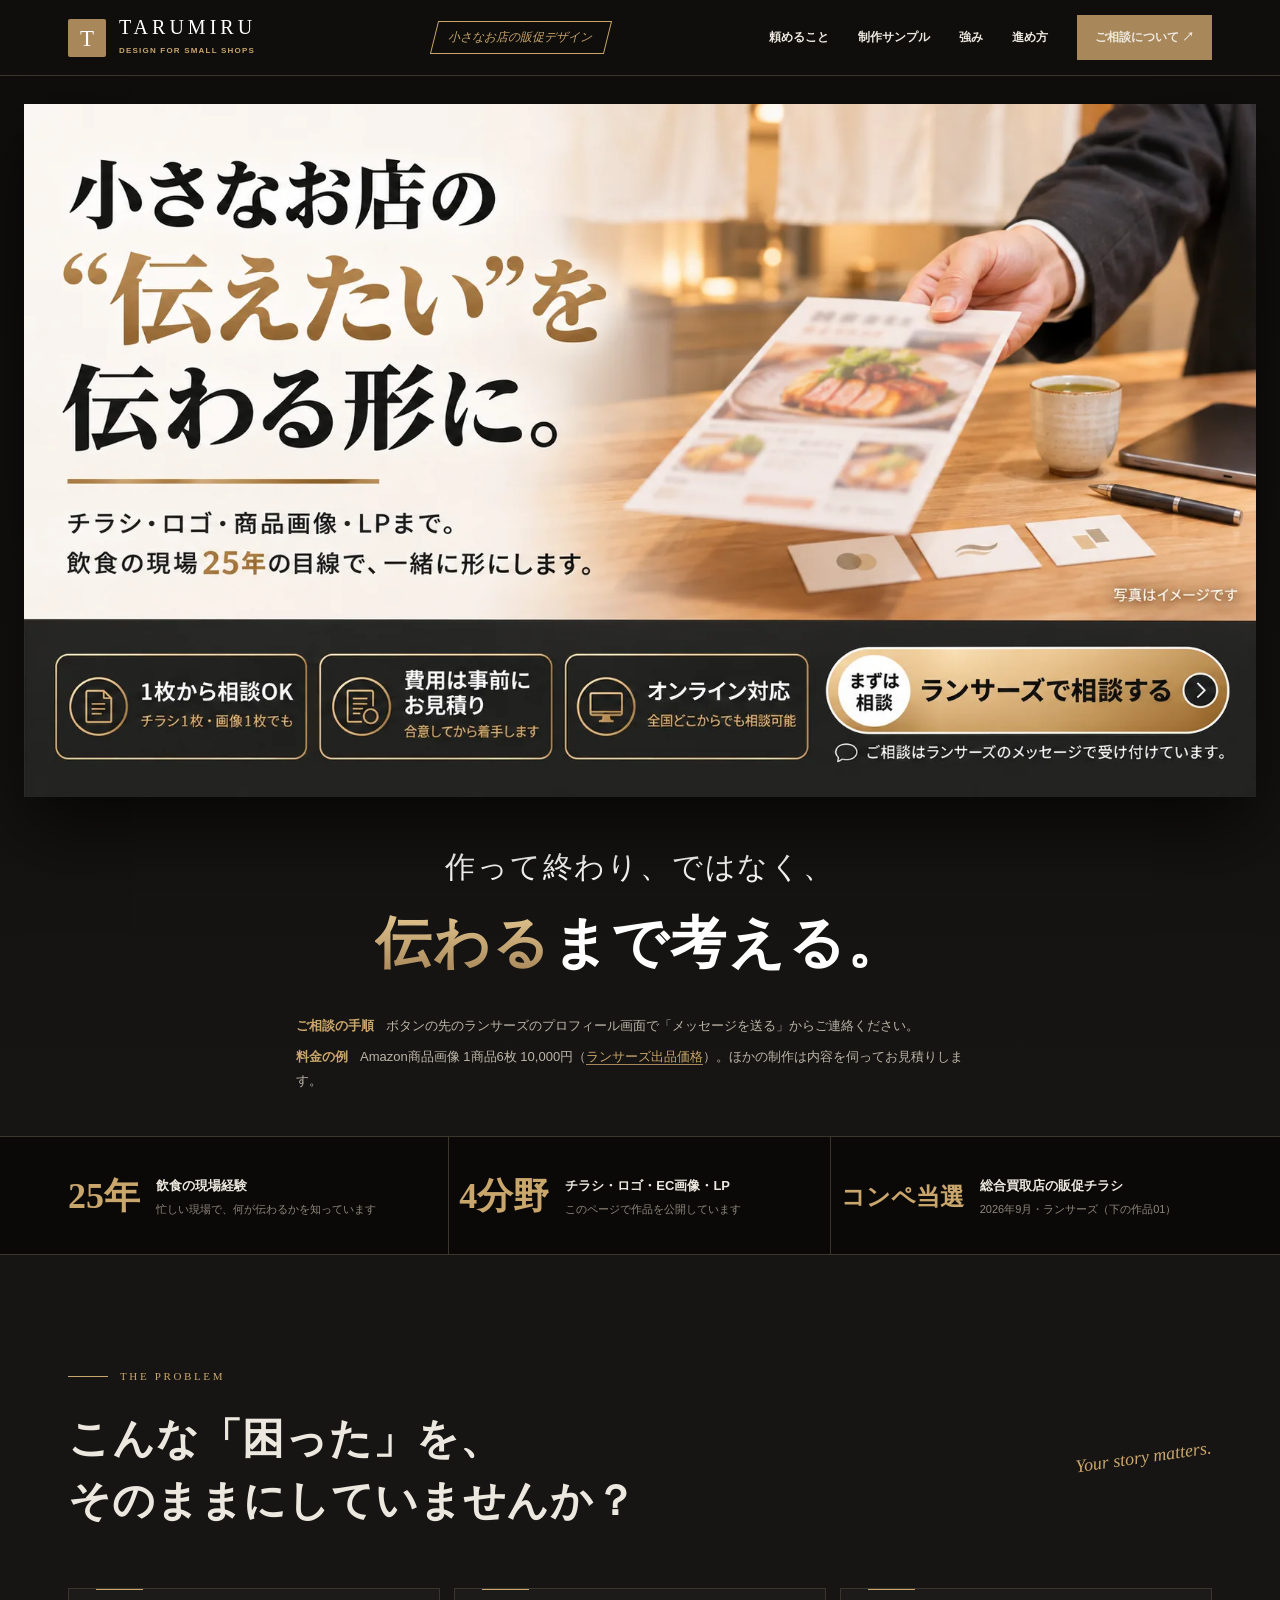
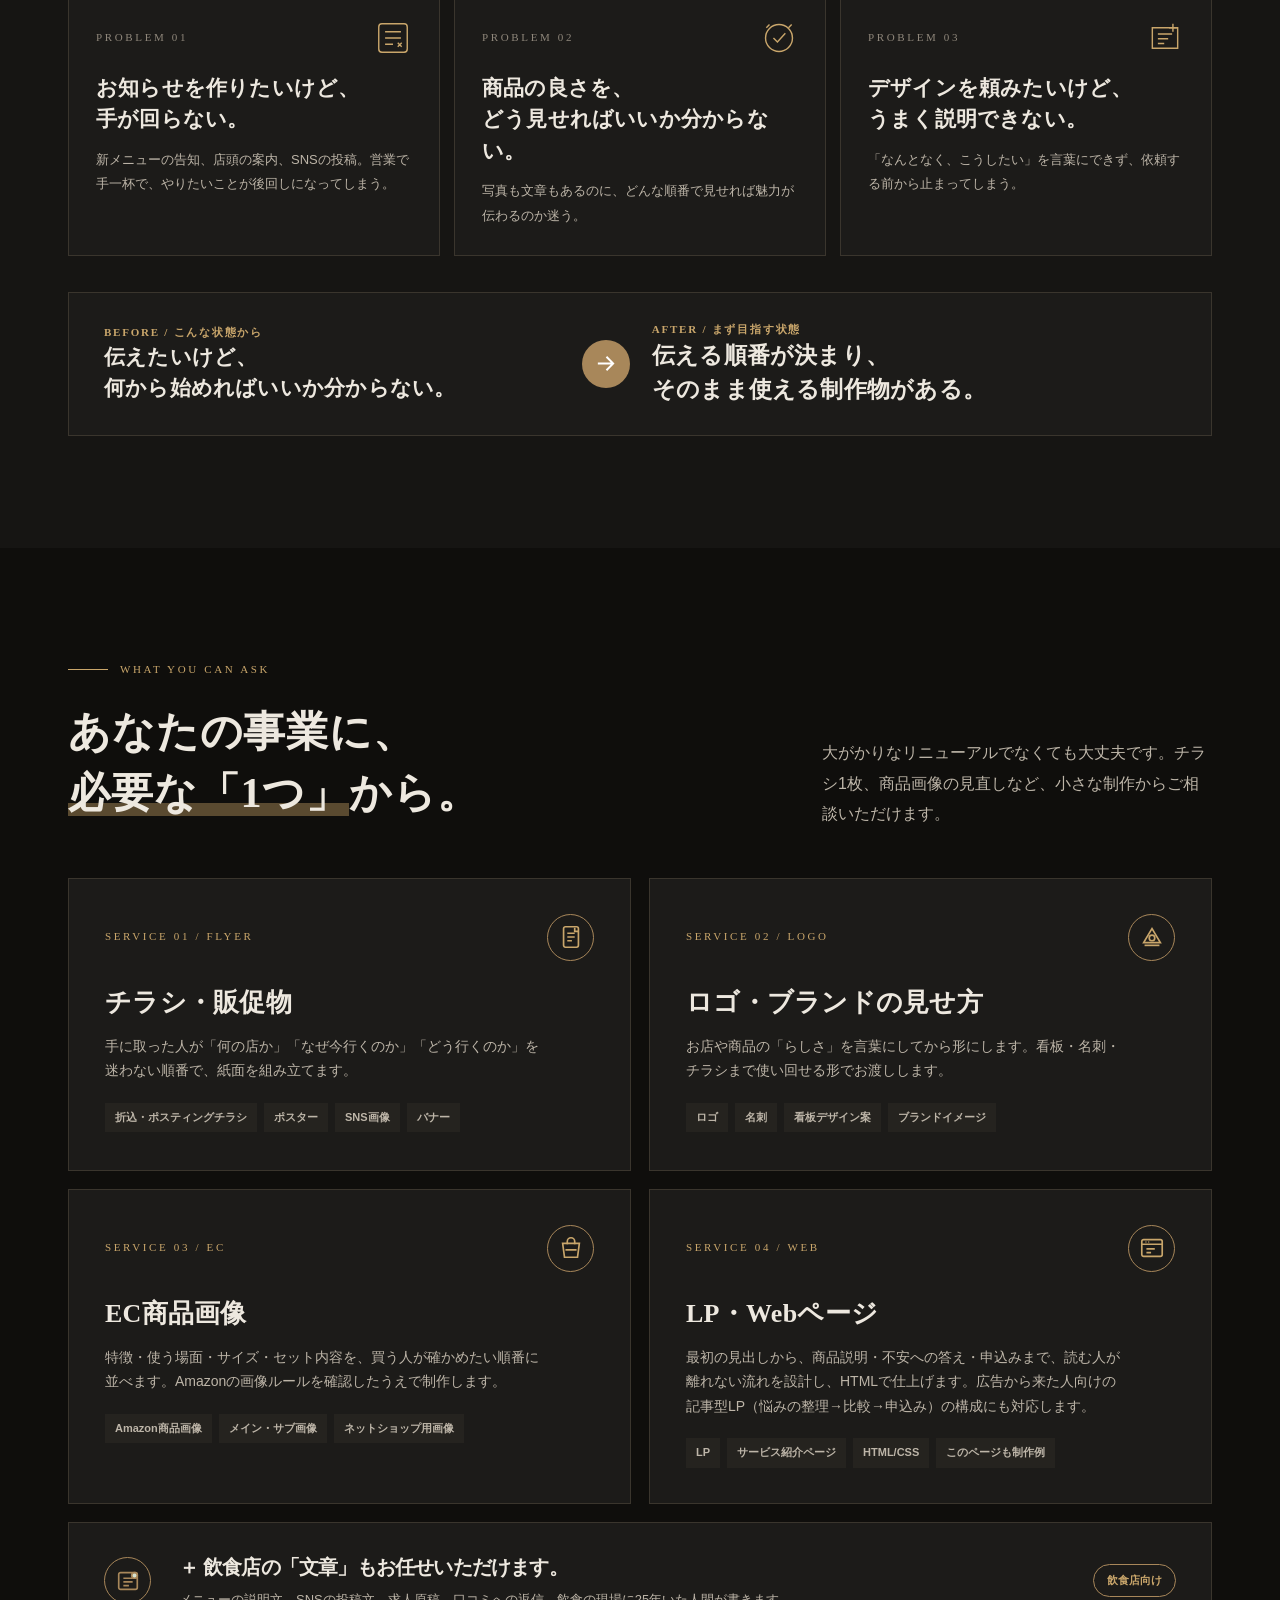
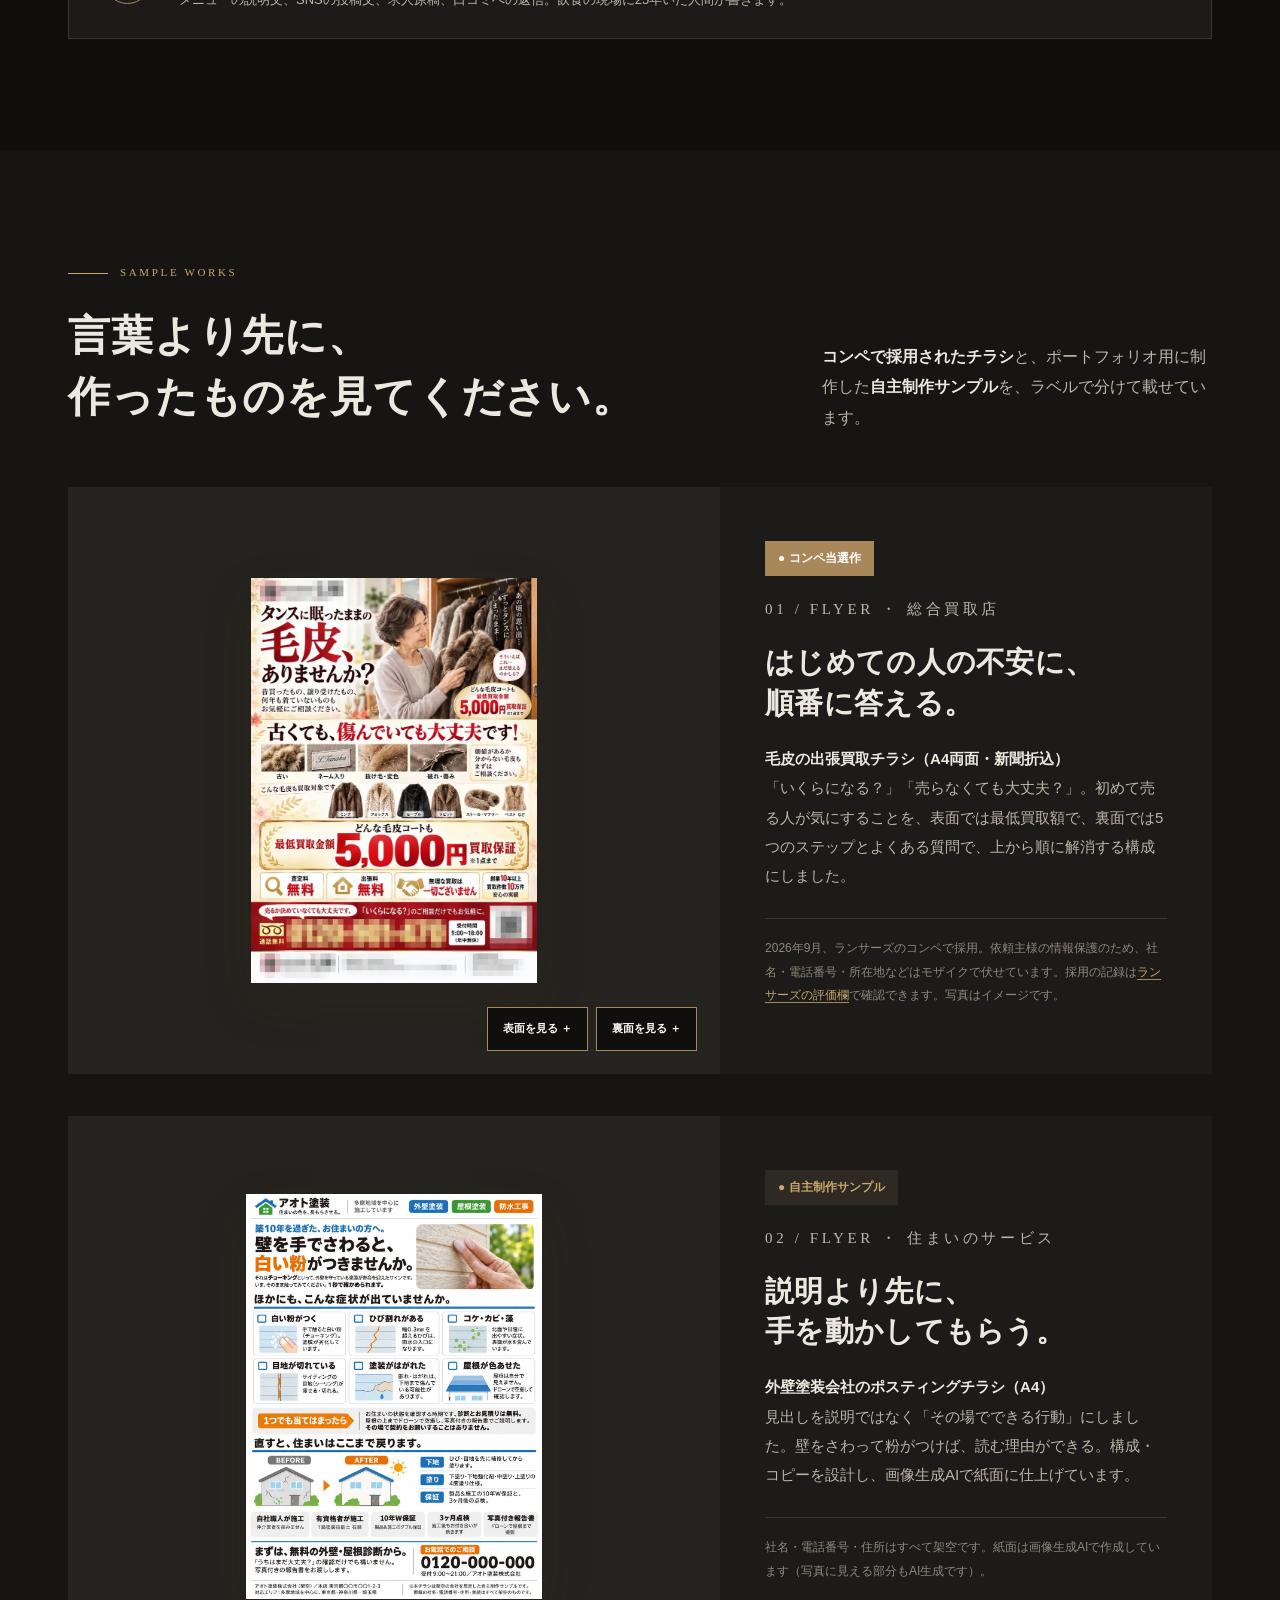
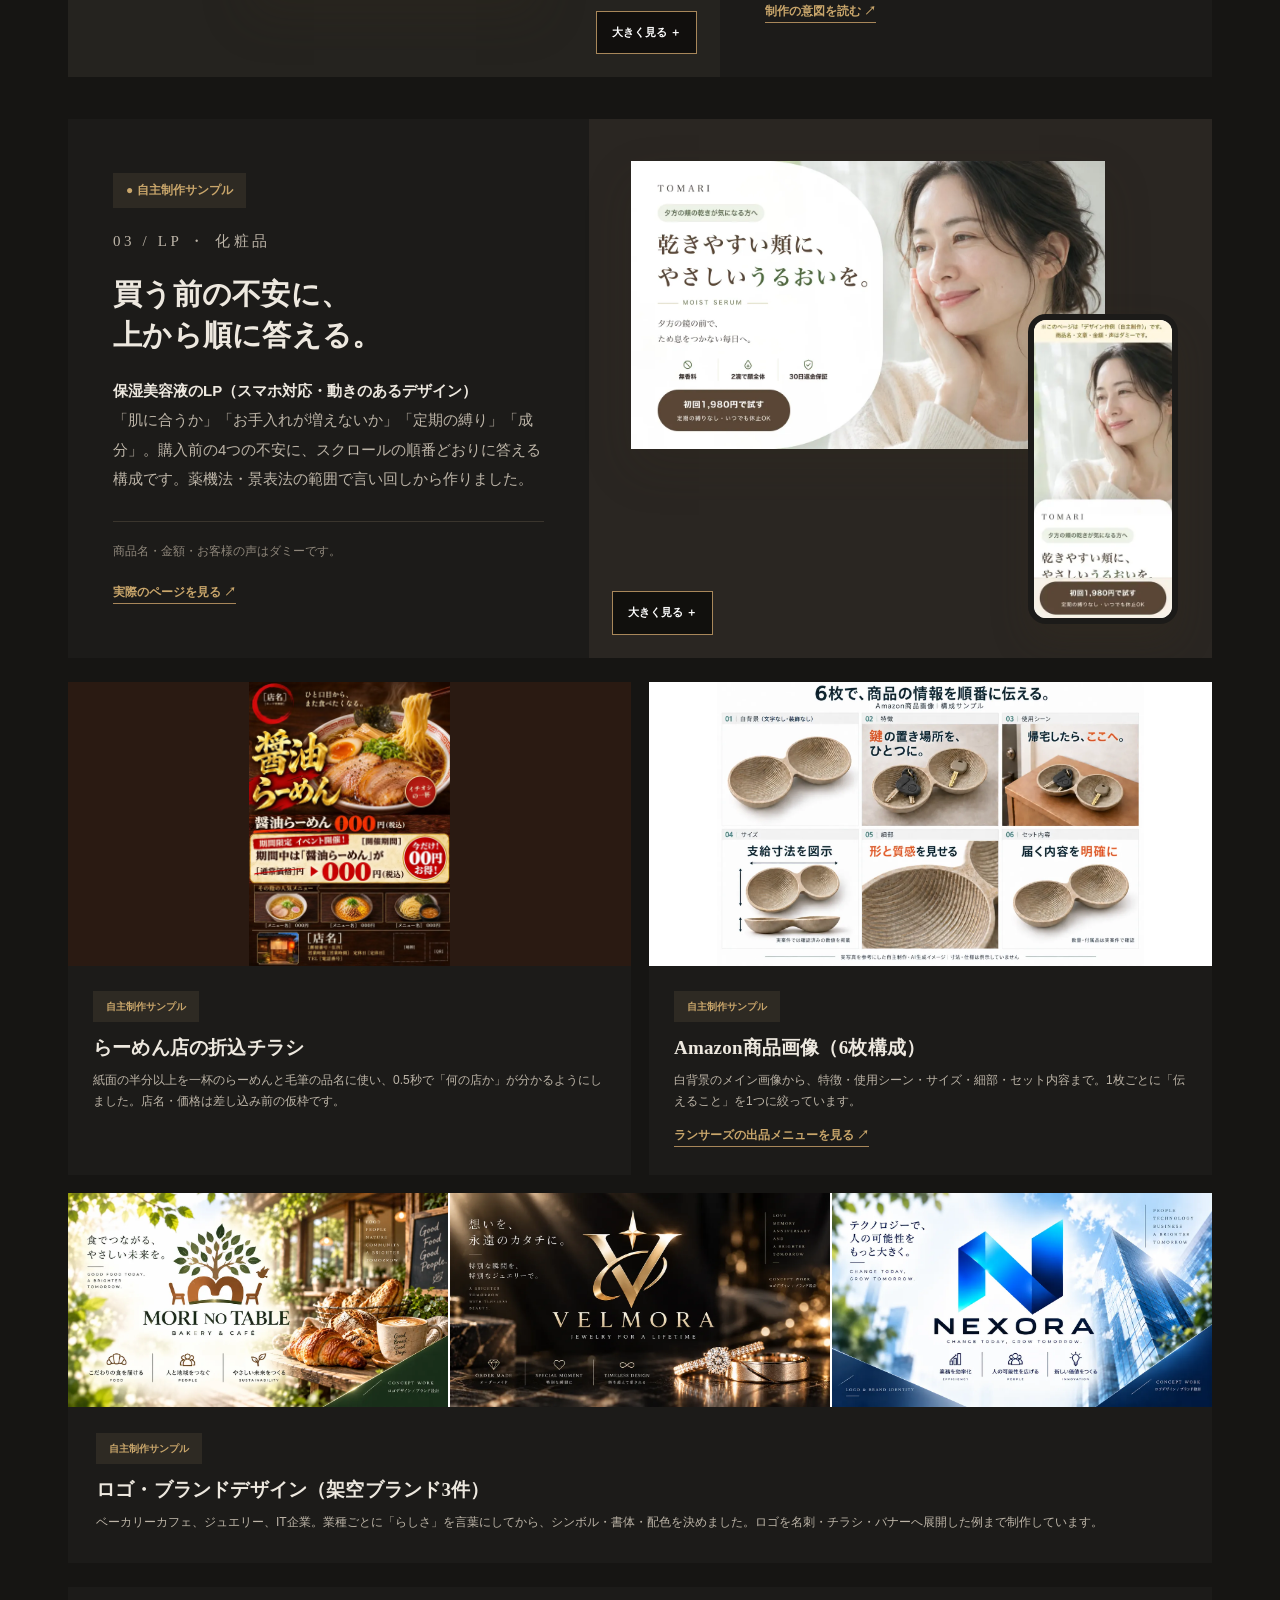
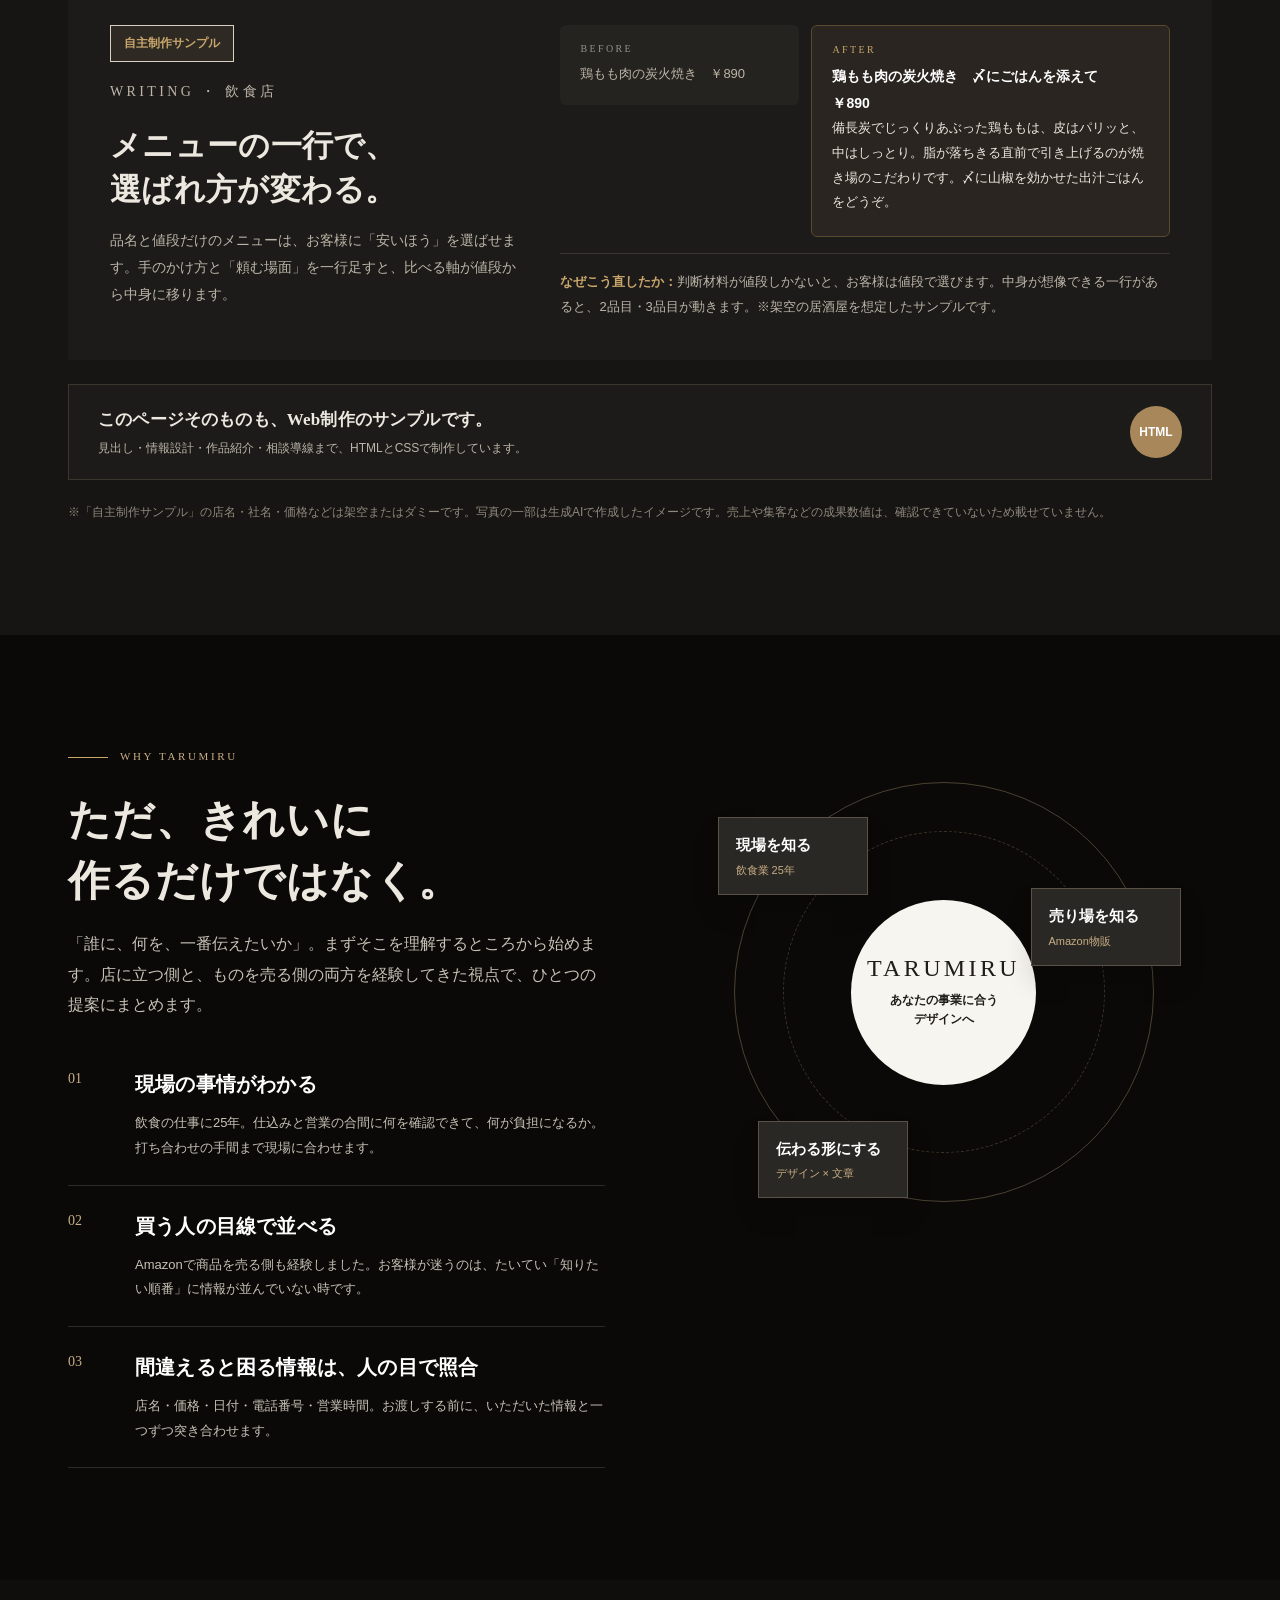
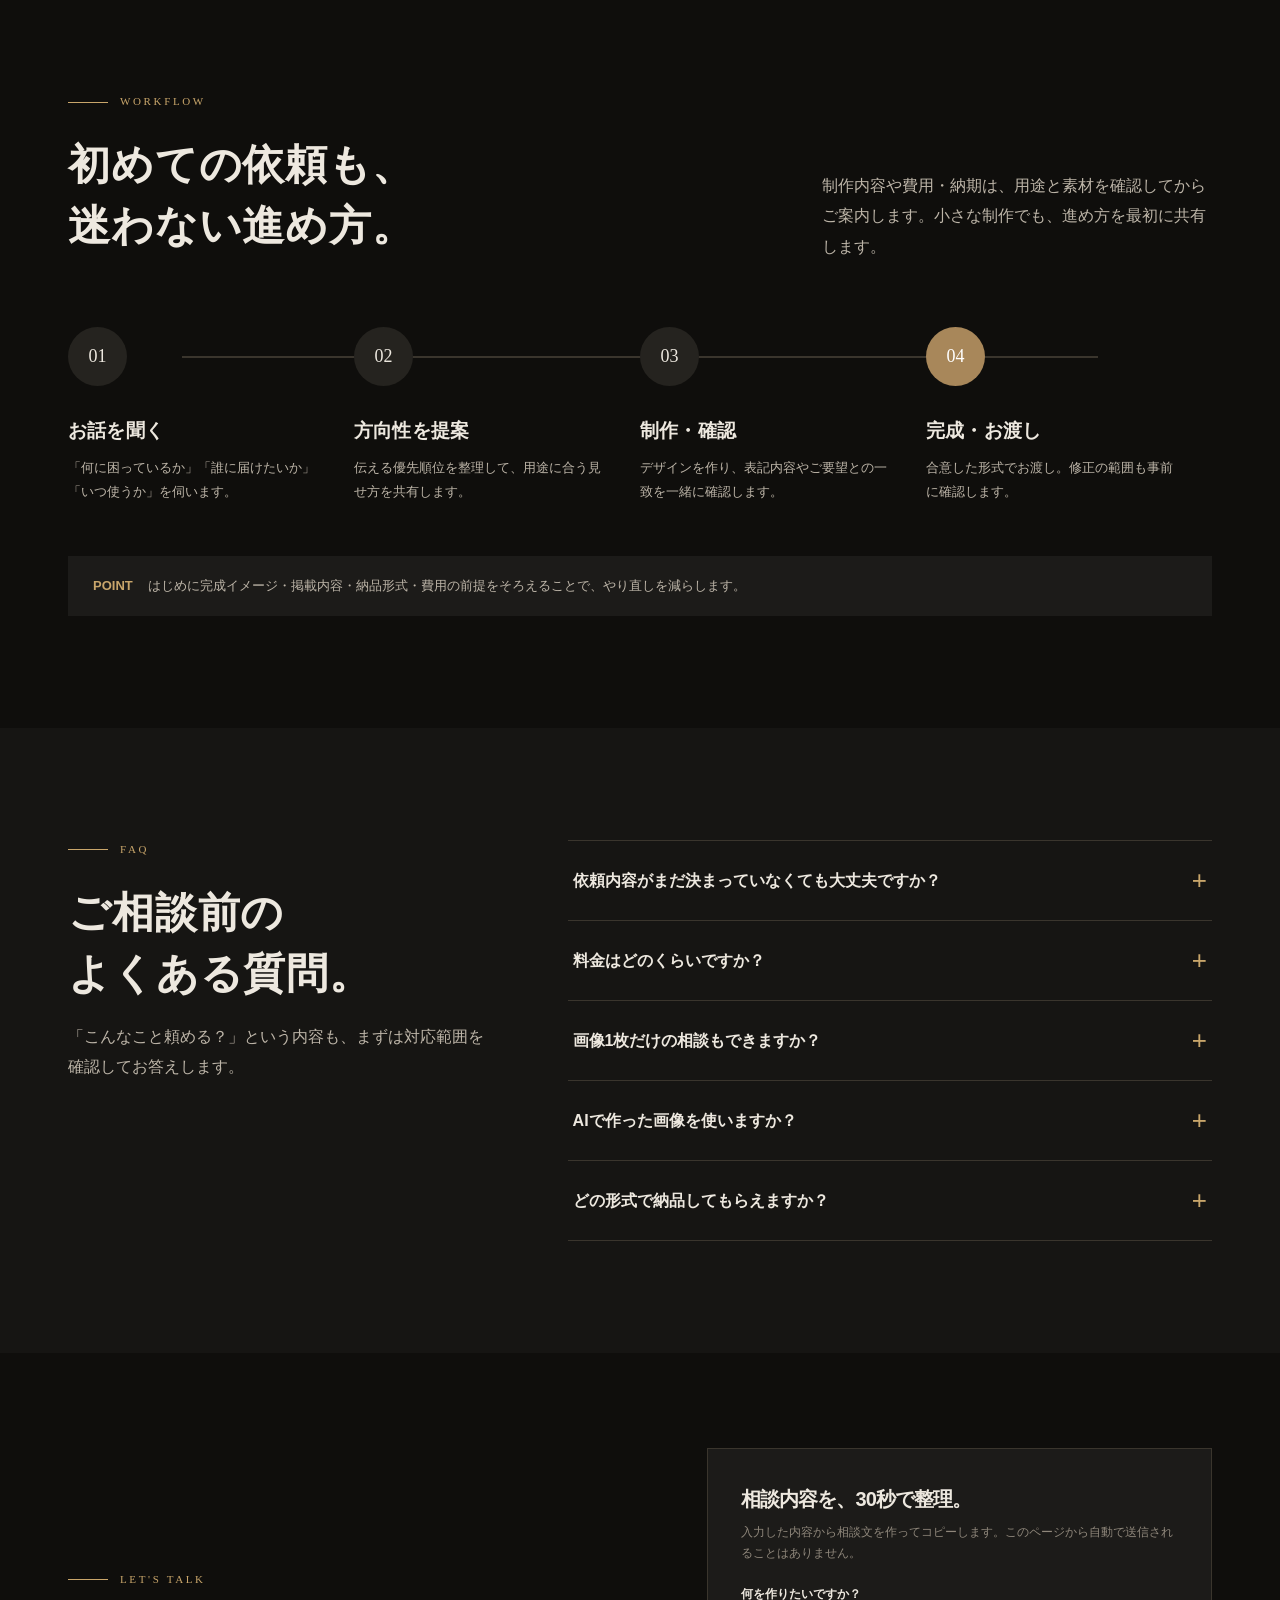
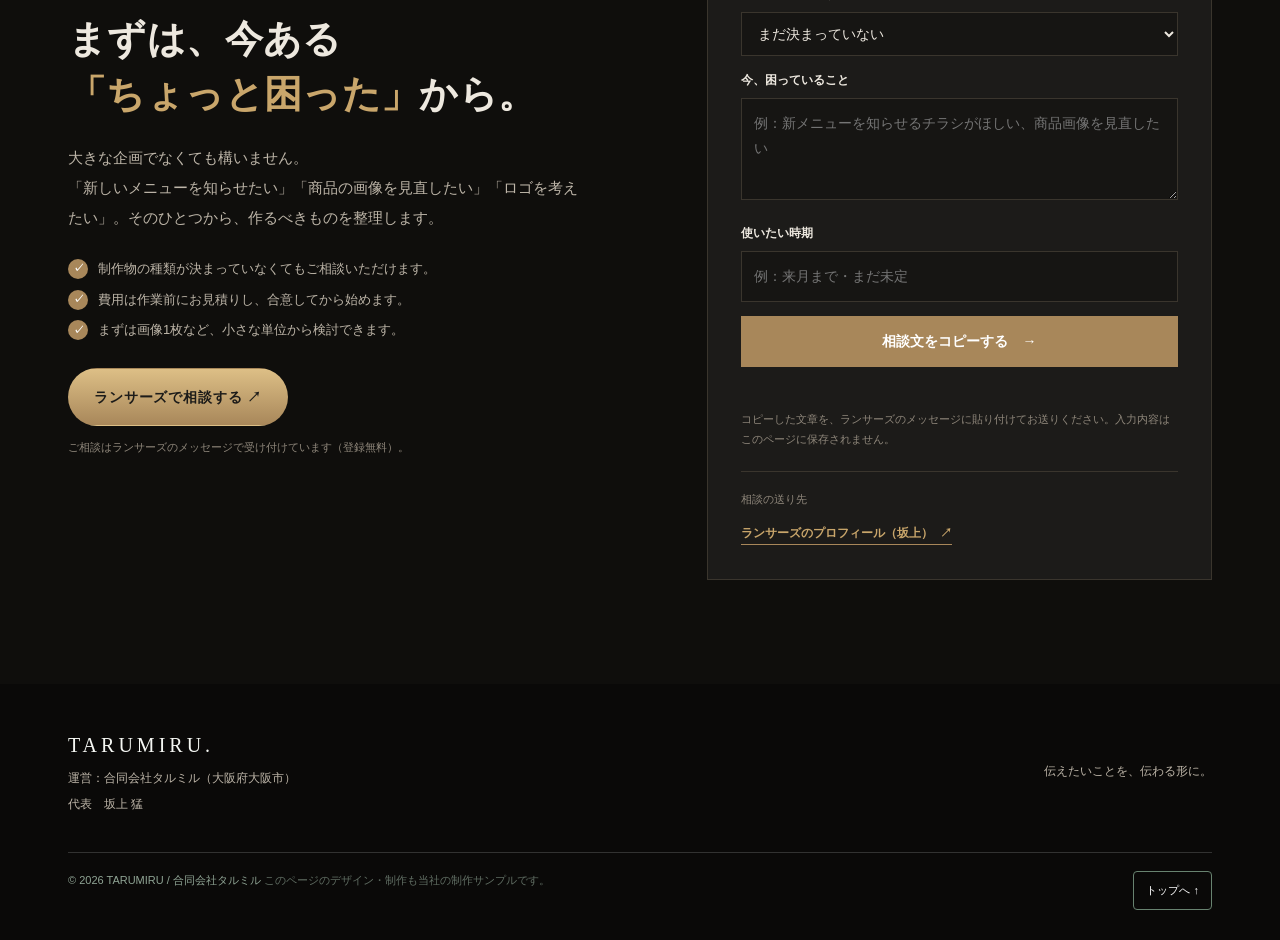
==== commit f0fef18e: "外壁塗装チラシを画像生成AI版に差し替え、説明文を実態に合わせて修正 Co-Authored-By: Claude Opus 5.5 <noreply@anthropic.com> Claude-Se" ====
--- a/index.html
+++ b/index.html
@@ -469,7 +469,7 @@
 
 <article class="work-feature reveal"><div class="work-visual"><img id="img-shichi-front" src="img/shichi_front.webp" alt="総合買取店の毛皮買取チラシ 表面（依頼主の情報はモザイク処理）" loading="lazy"><img id="img-shichi-back" class="lb-only" src="img/shichi_back.webp" alt="総合買取店の毛皮買取チラシ 裏面（依頼主の情報はモザイク処理）" loading="lazy"><div class="view-pair"><input type="checkbox" class="zt" id="z-shichi_front" aria-label="表面を見る ＋"><label class="view-full zl" for="z-shichi_front">表面を見る ＋</label><input type="checkbox" class="zt" id="z-shichi_back" aria-label="裏面を見る ＋"><label class="view-full zl" for="z-shichi_back">裏面を見る ＋</label></div></div><div class="work-info"><span class="pill label-won">● コンペ当選作</span><p class="work-type">01 / FLYER ・ 総合買取店</p><h3>はじめての人の不安に、<br>順番に答える。</h3><p><strong>毛皮の出張買取チラシ（A4両面・新聞折込）</strong><br>「いくらになる？」「売らなくても大丈夫？」。初めて売る人が気にすることを、表面では最低買取額で、裏面では5つのステップとよくある質問で、上から順に解消する構成にしました。</p><p class="work-note">2026年9月、ランサーズのコンペで採用。依頼主様の情報保護のため、社名・電話番号・所在地などはモザイクで伏せています。採用の記録は<a href="https://www.lancers.jp/profile/ge7188/feedback" target="_blank" rel="noopener noreferrer">ランサーズの評価欄</a>で確認できます。写真はイメージです。</p></div></article>
 
-<article class="work-feature reveal"><div class="work-visual"><img src="img/gaiheki.webp" alt="外壁塗装会社のポスティングチラシ（自主制作サンプル）" loading="lazy"><input type="checkbox" class="zt" id="z-gaiheki" aria-label="大きく見る ＋"><label class="view-full zl" for="z-gaiheki">大きく見る ＋</label></div><div class="work-info"><span class="pill label-own">● 自主制作サンプル</span><p class="work-type">02 / FLYER ・ 住まいのサービス</p><h3>説明より先に、<br>手を動かしてもらう。</h3><p><strong>外壁塗装会社のポスティングチラシ（A4）</strong><br>見出しを説明ではなく「その場でできる行動」にしました。壁をさわって粉がつけば、読む理由ができる。構成・コピー・図版まで通しで制作しています。</p><p class="work-note">社名・電話番号・住所はすべて架空です。写真は使わず、図版はすべて描き起こしました。</p><div class="work-links"><a href="https://ge7188-code.github.io/portfolio/flyer/about.html" target="_blank" rel="noopener noreferrer">制作の意図を読む ↗</a></div></div></article>
+<article class="work-feature reveal"><div class="work-visual"><img src="img/gaiheki.webp" alt="外壁塗装会社のポスティングチラシ（自主制作サンプル）" loading="lazy"><input type="checkbox" class="zt" id="z-gaiheki" aria-label="大きく見る ＋"><label class="view-full zl" for="z-gaiheki">大きく見る ＋</label></div><div class="work-info"><span class="pill label-own">● 自主制作サンプル</span><p class="work-type">02 / FLYER ・ 住まいのサービス</p><h3>説明より先に、<br>手を動かしてもらう。</h3><p><strong>外壁塗装会社のポスティングチラシ（A4）</strong><br>見出しを説明ではなく「その場でできる行動」にしました。壁をさわって粉がつけば、読む理由ができる。構成・コピーを設計し、画像生成AIで紙面に仕上げています。</p><p class="work-note">社名・電話番号・住所はすべて架空です。紙面は画像生成AIで作成しています（写真に見える部分もAI生成です）。</p><div class="work-links"><a href="https://ge7188-code.github.io/portfolio/flyer/about.html" target="_blank" rel="noopener noreferrer">制作の意図を読む ↗</a></div></div></article>
 
 <article class="work-feature alt reveal"><div class="work-visual cosme-visual"><img src="img/cosme.webp" alt="化粧品LPのPC表示（自主制作サンプル）" loading="lazy" class="pc-shot"><img src="img/cosme_sp.webp" alt="化粧品LPのスマホ表示（自主制作サンプル）" loading="lazy" class="sp-shot"><input type="checkbox" class="zt" id="z-cosme" aria-label="大きく見る ＋"><label class="view-full zl" for="z-cosme">大きく見る ＋</label></div><div class="work-info"><span class="pill label-own">● 自主制作サンプル</span><p class="work-type">03 / LP ・ 化粧品</p><h3>買う前の不安に、<br>上から順に答える。</h3><p><strong>保湿美容液のLP（スマホ対応・動きのあるデザイン）</strong><br>「肌に合うか」「お手入れが増えないか」「定期の縛り」「成分」。購入前の4つの不安に、スクロールの順番どおりに答える構成です。薬機法・景表法の範囲で言い回しから作りました。</p><p class="work-note">商品名・金額・お客様の声はダミーです。</p><div class="work-links"><a href="https://ge7188-code.github.io/portfolio/cosme-lp/" target="_blank" rel="noopener noreferrer">実際のページを見る ↗</a></div></div></article>
 
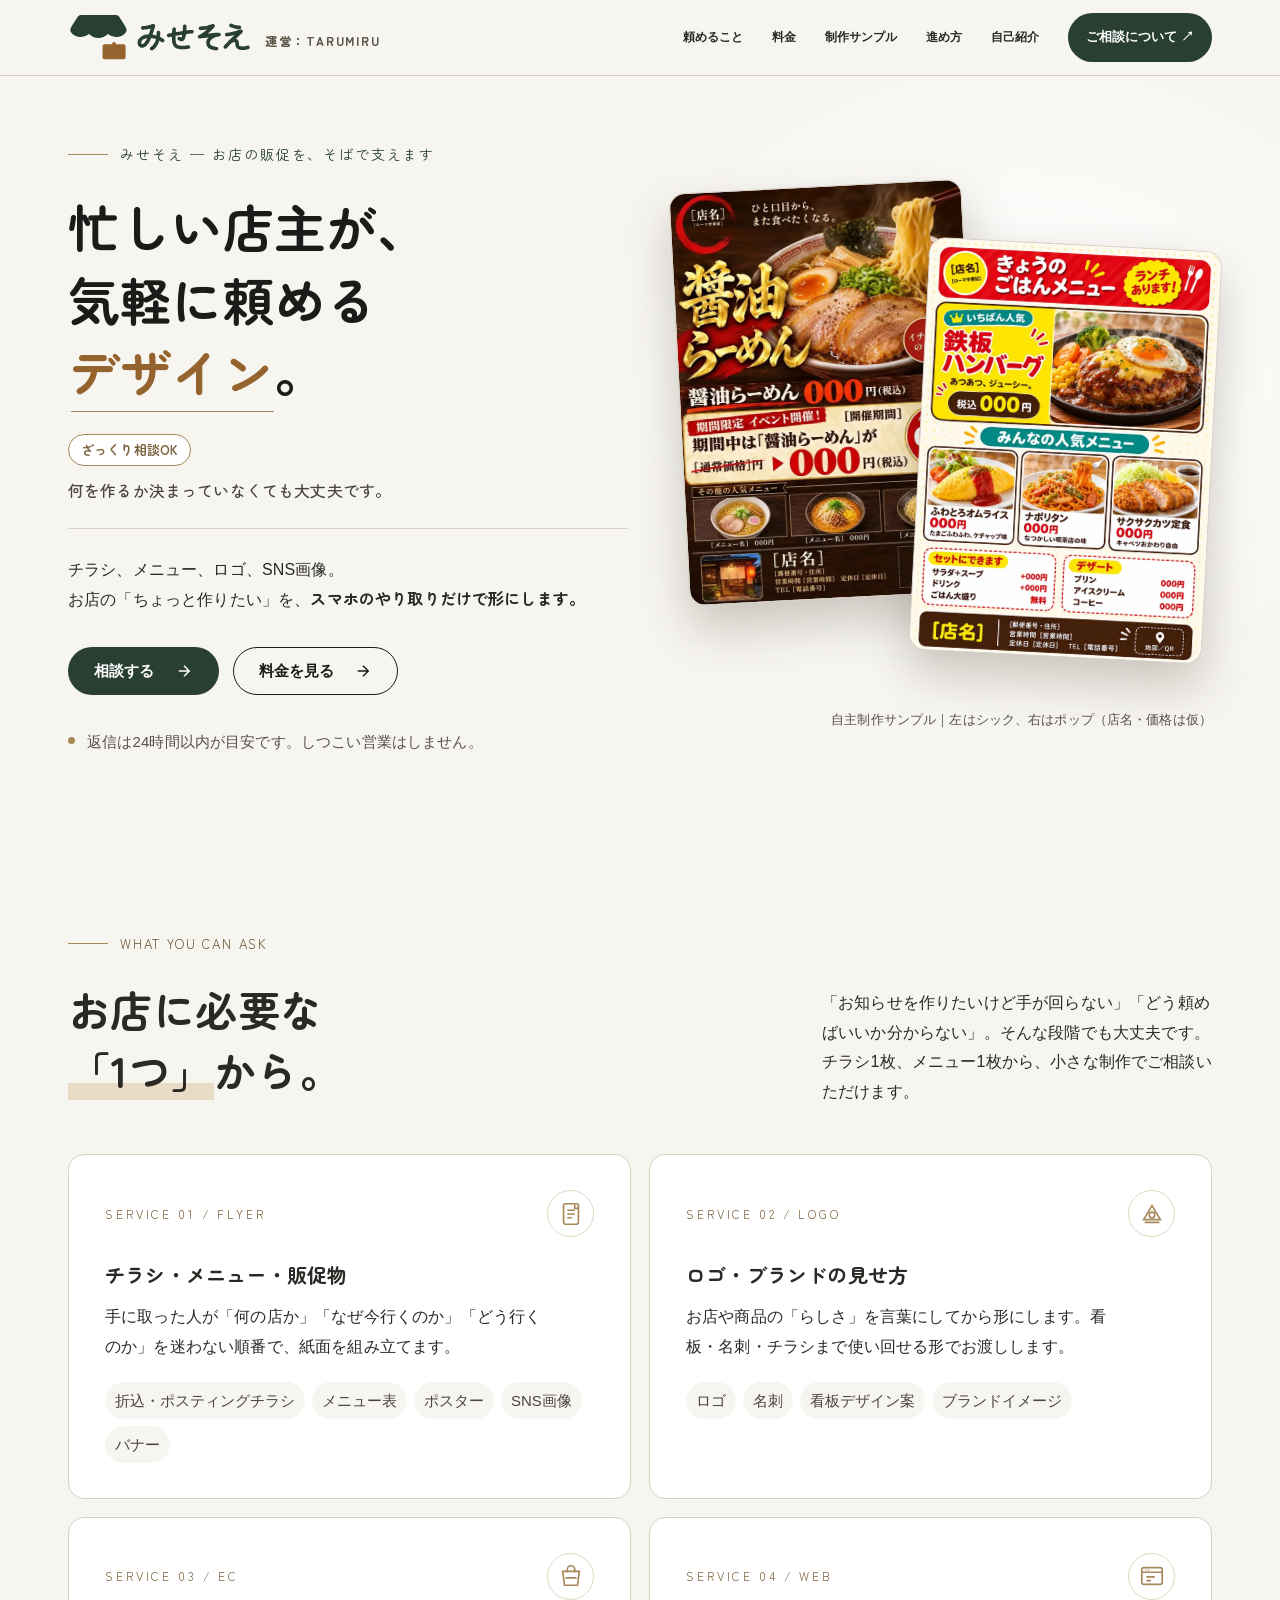
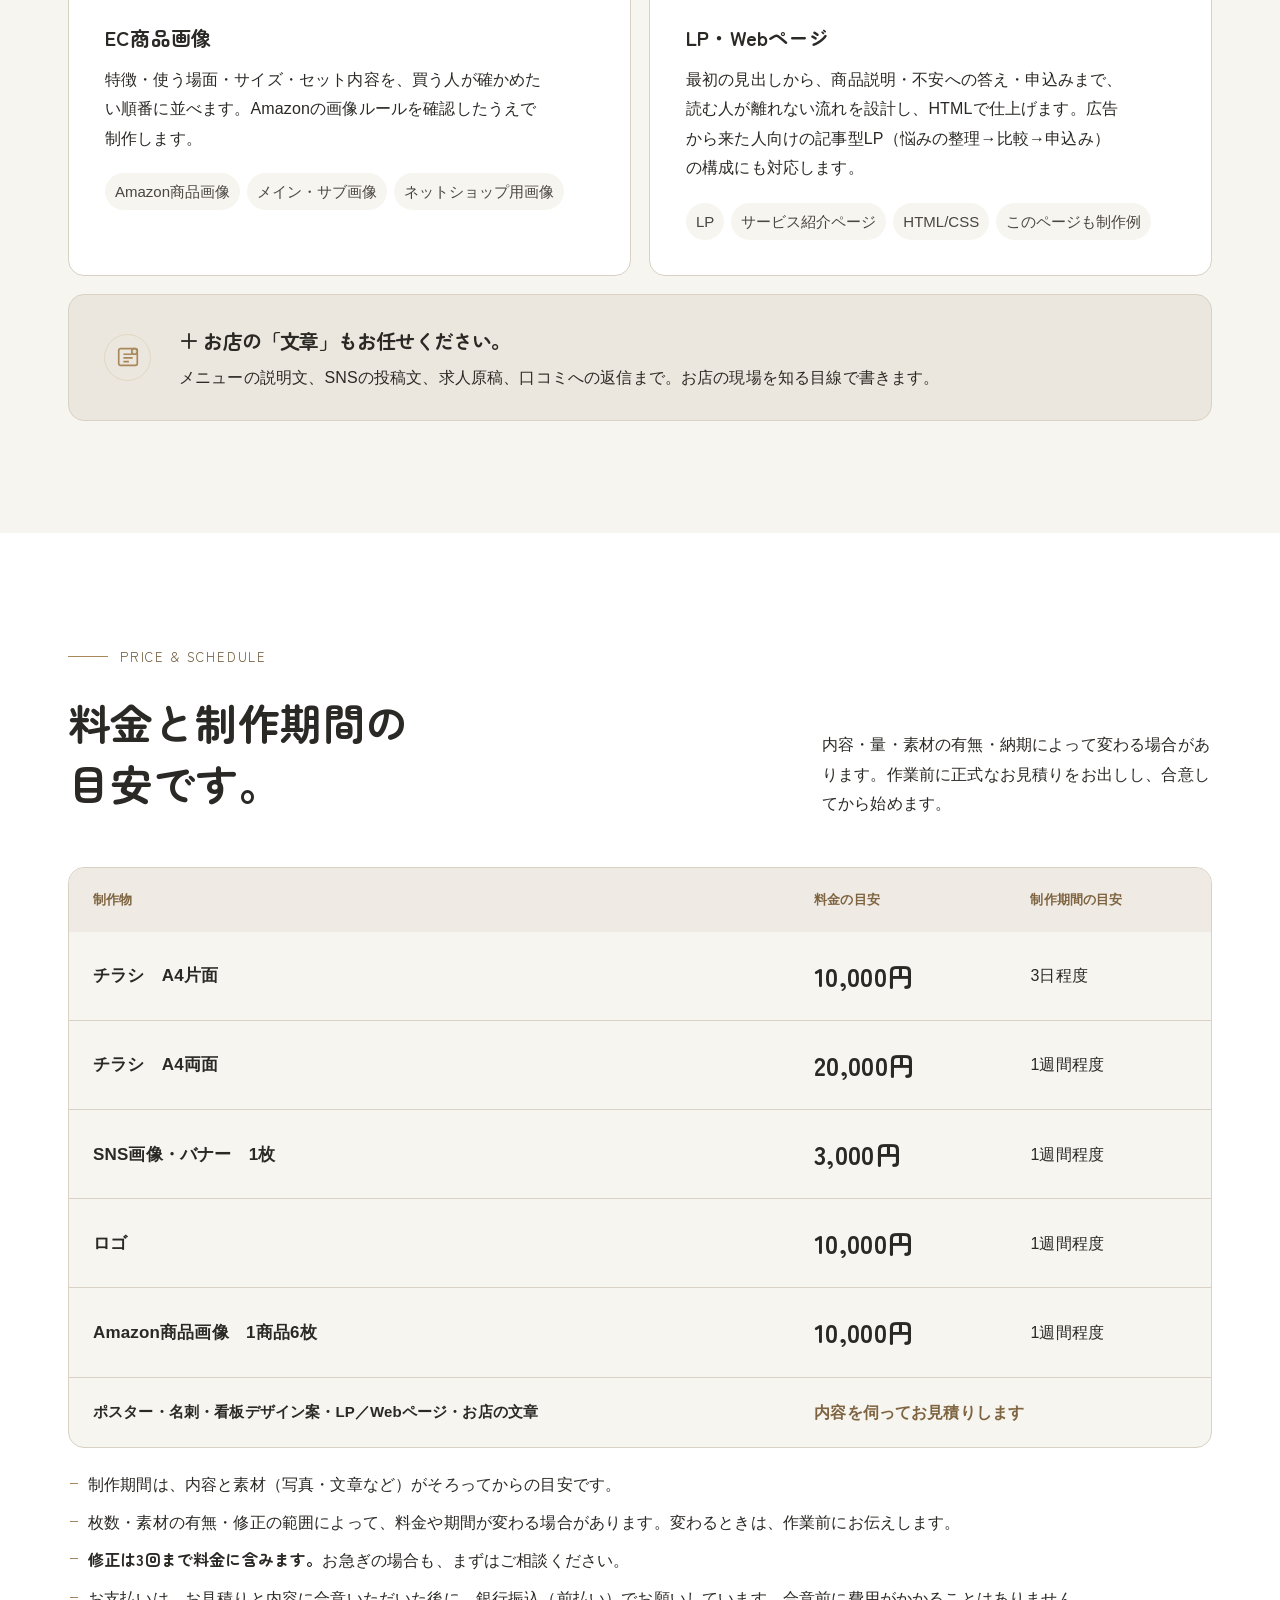
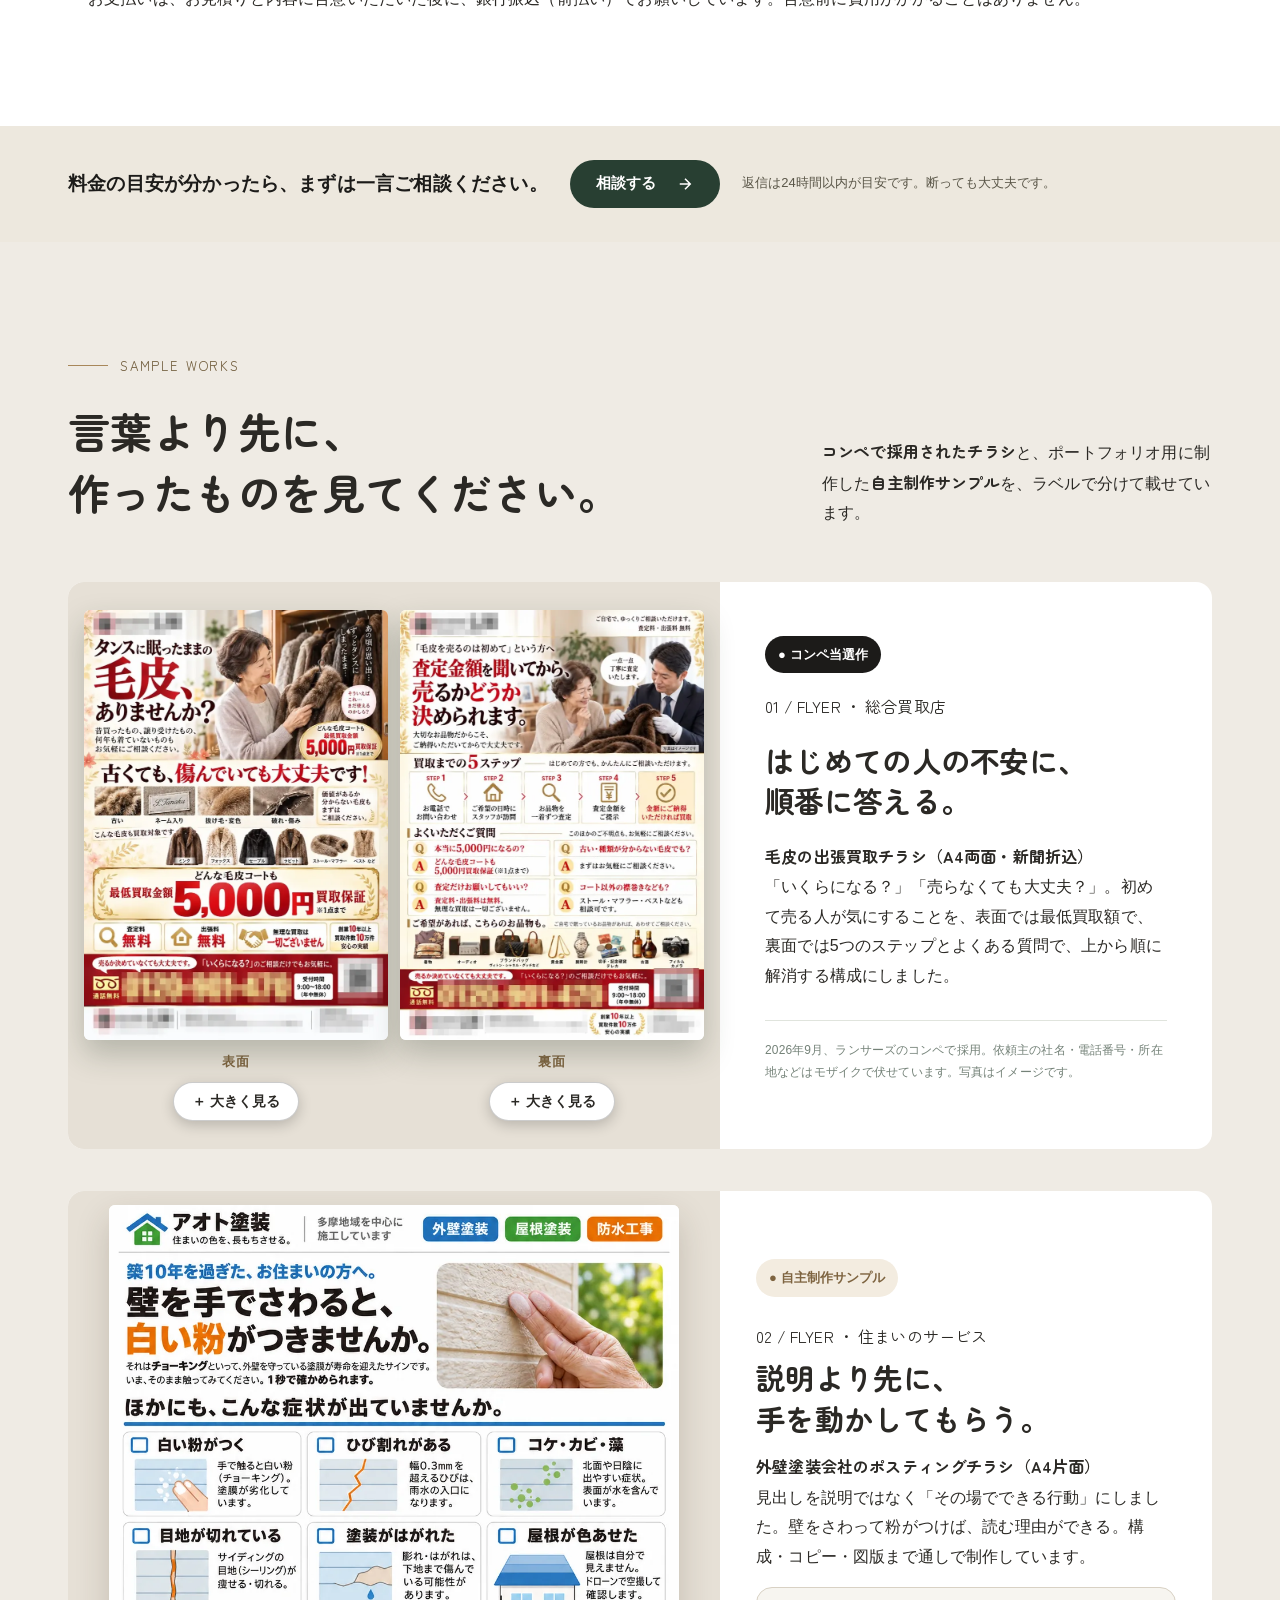
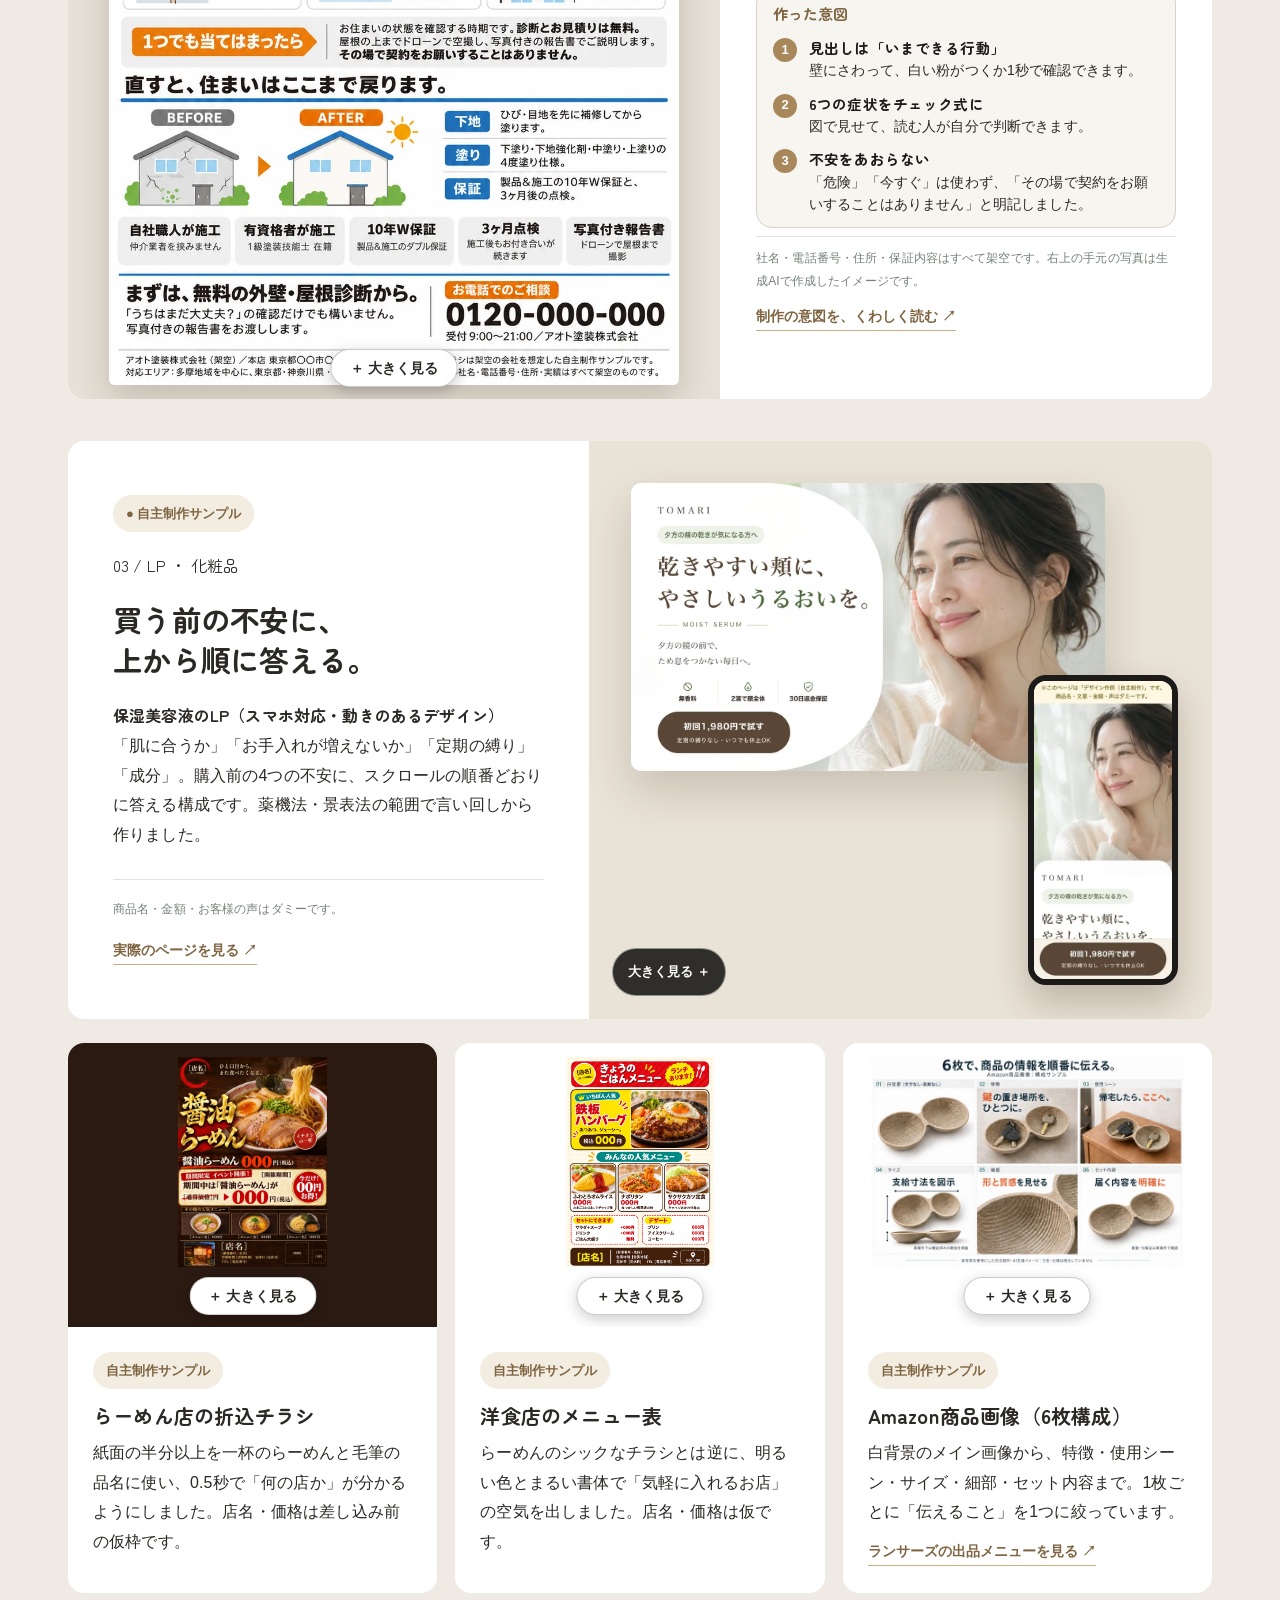
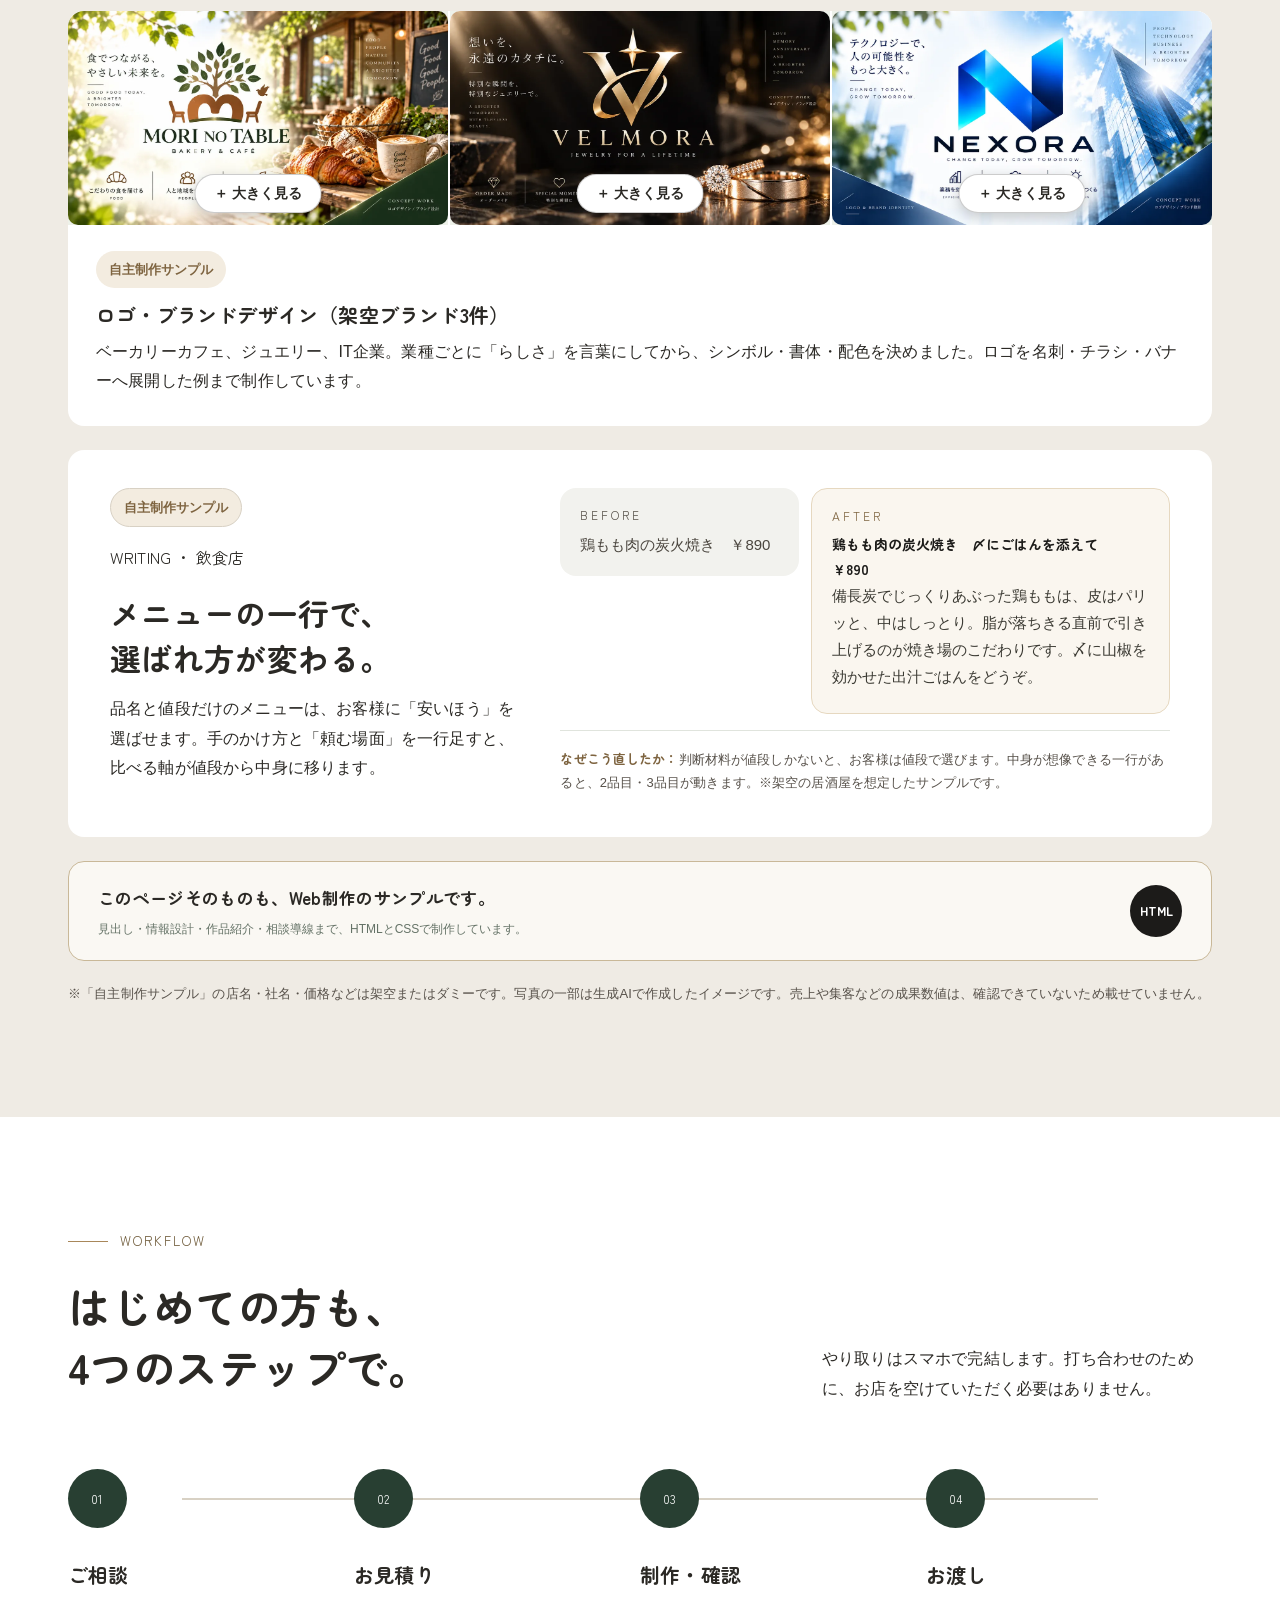
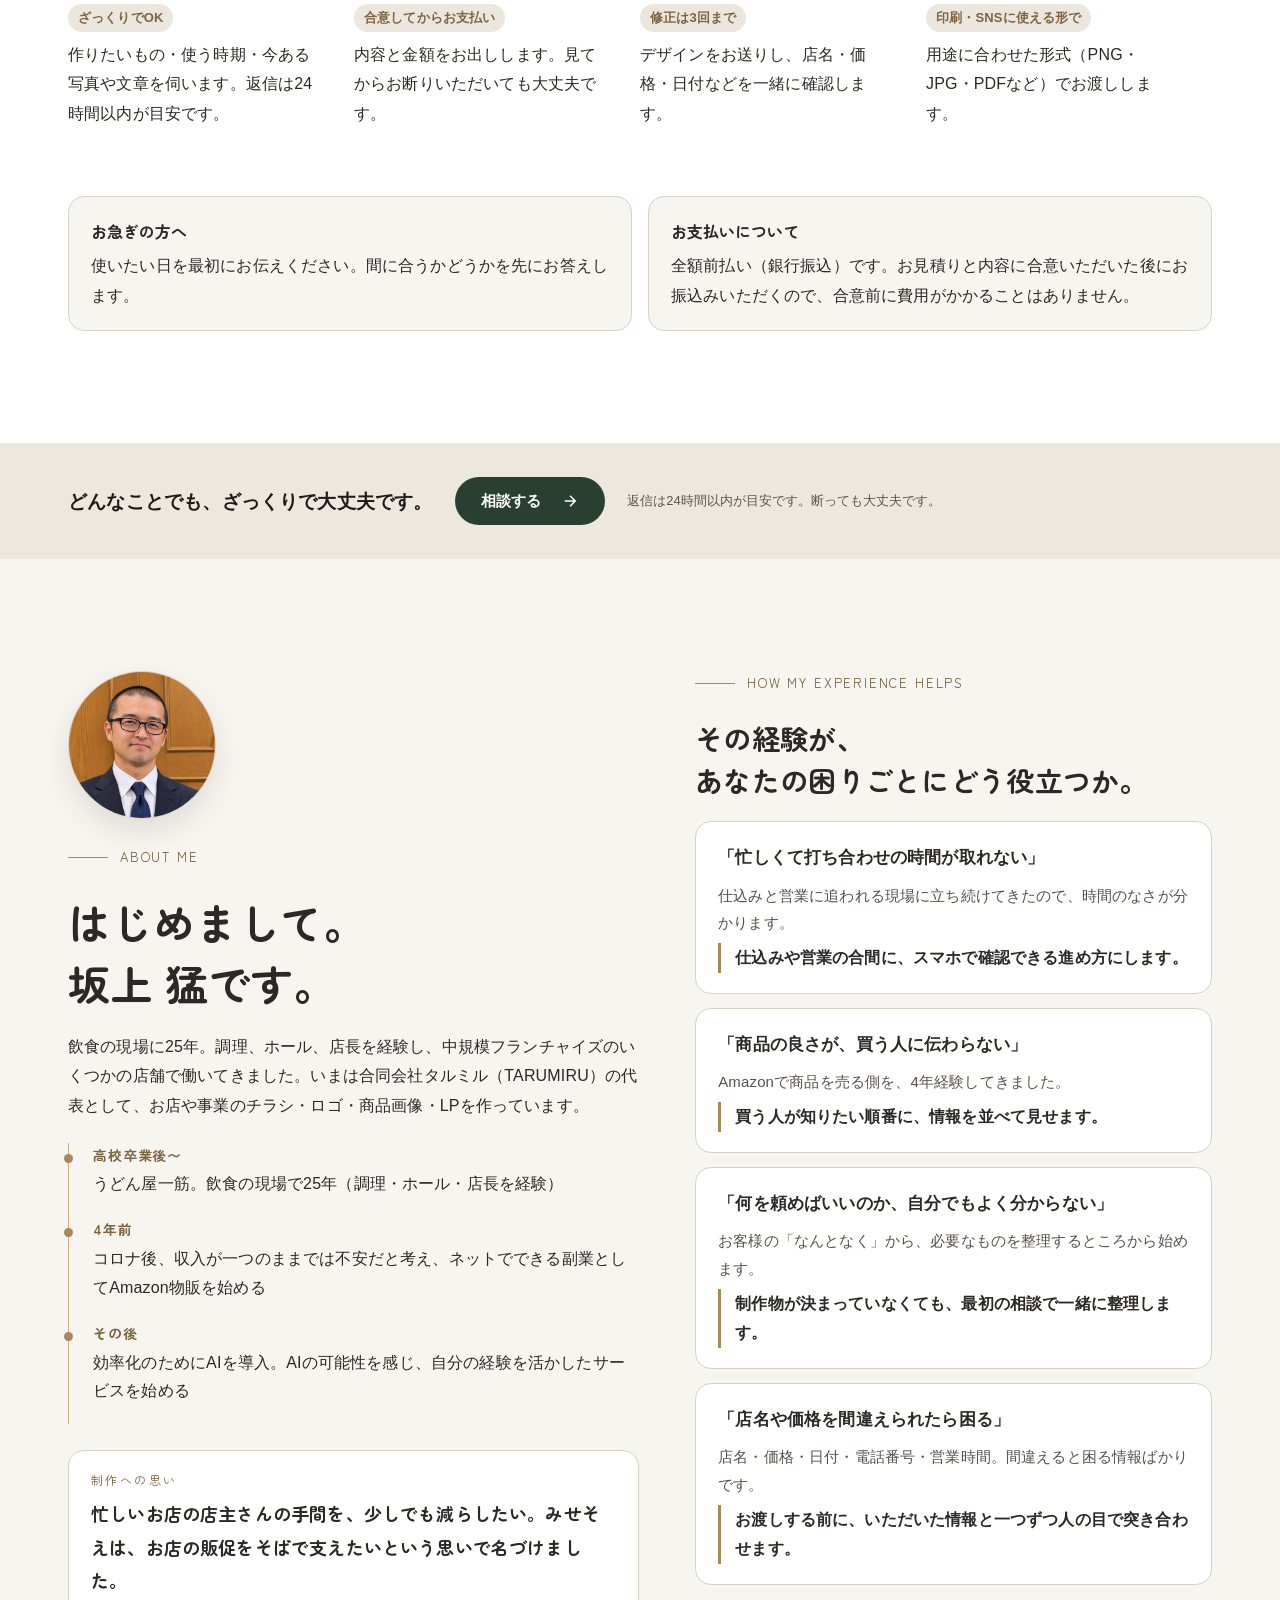
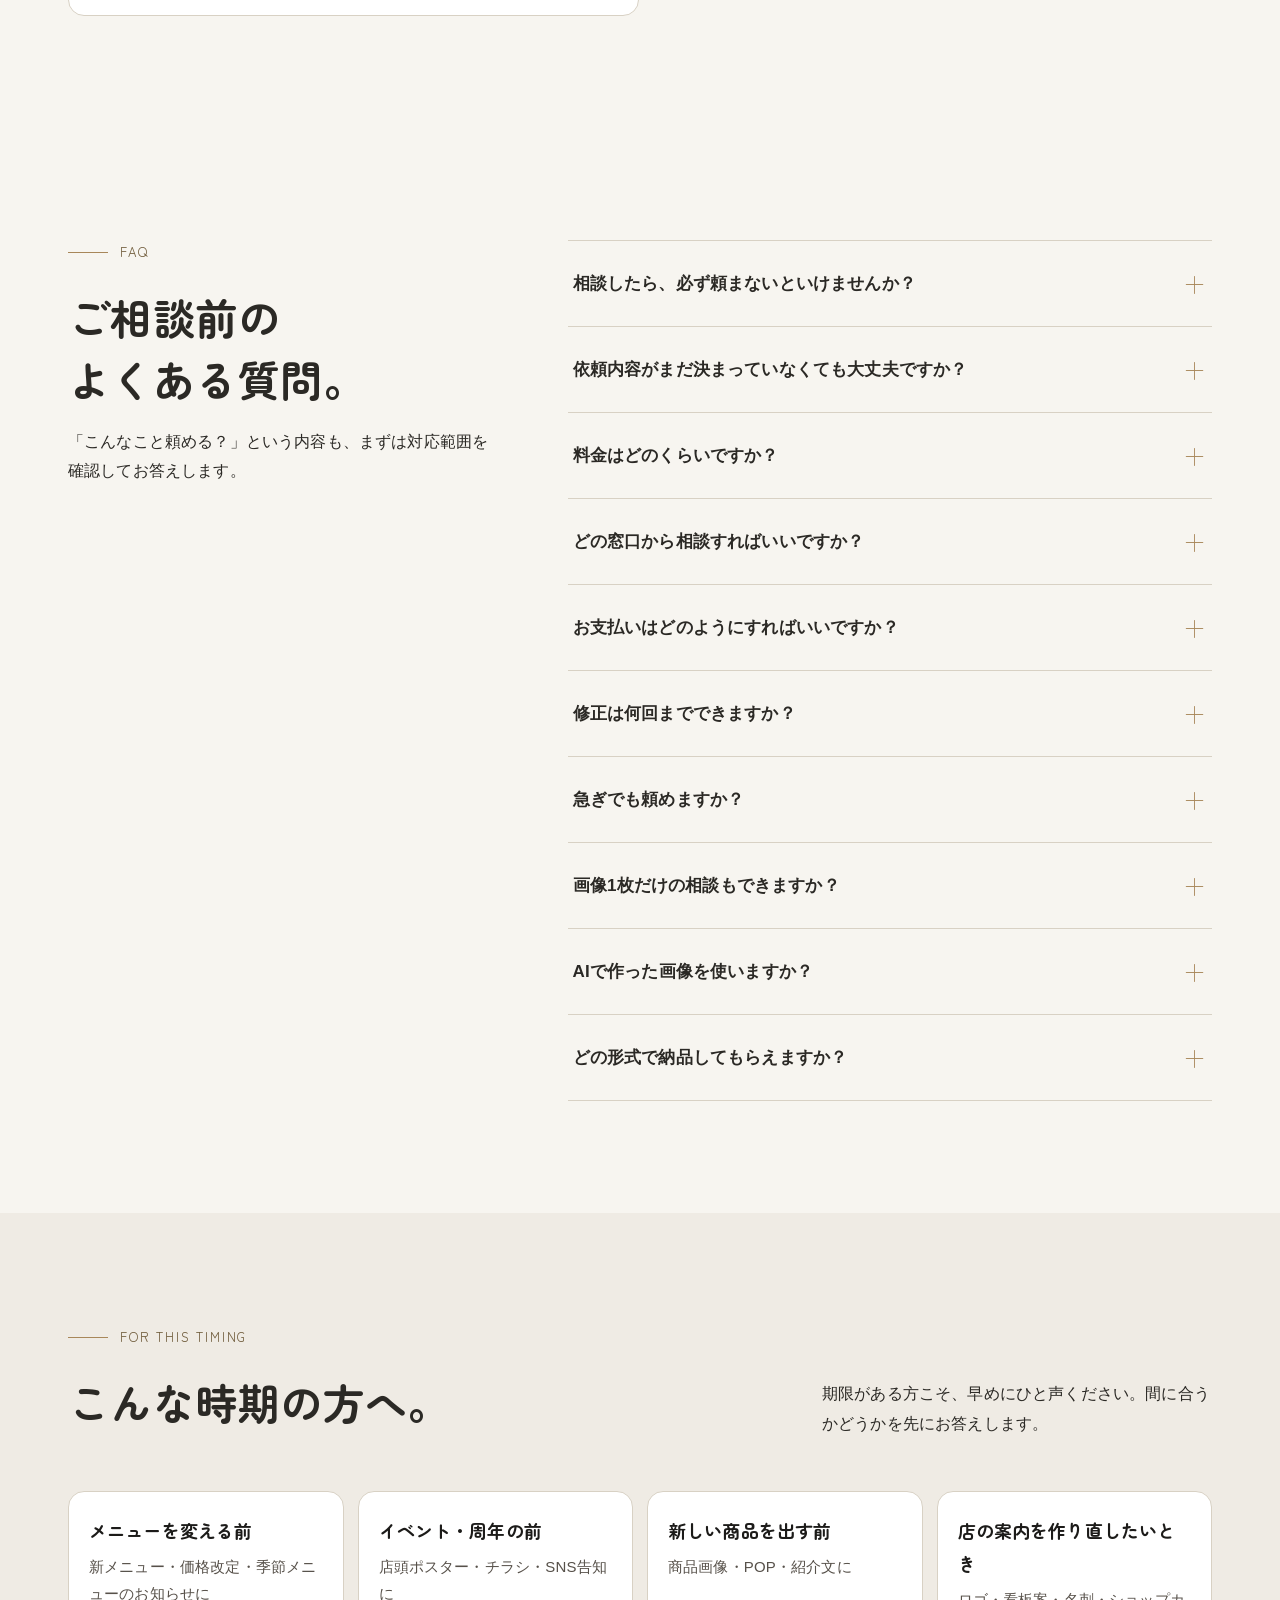
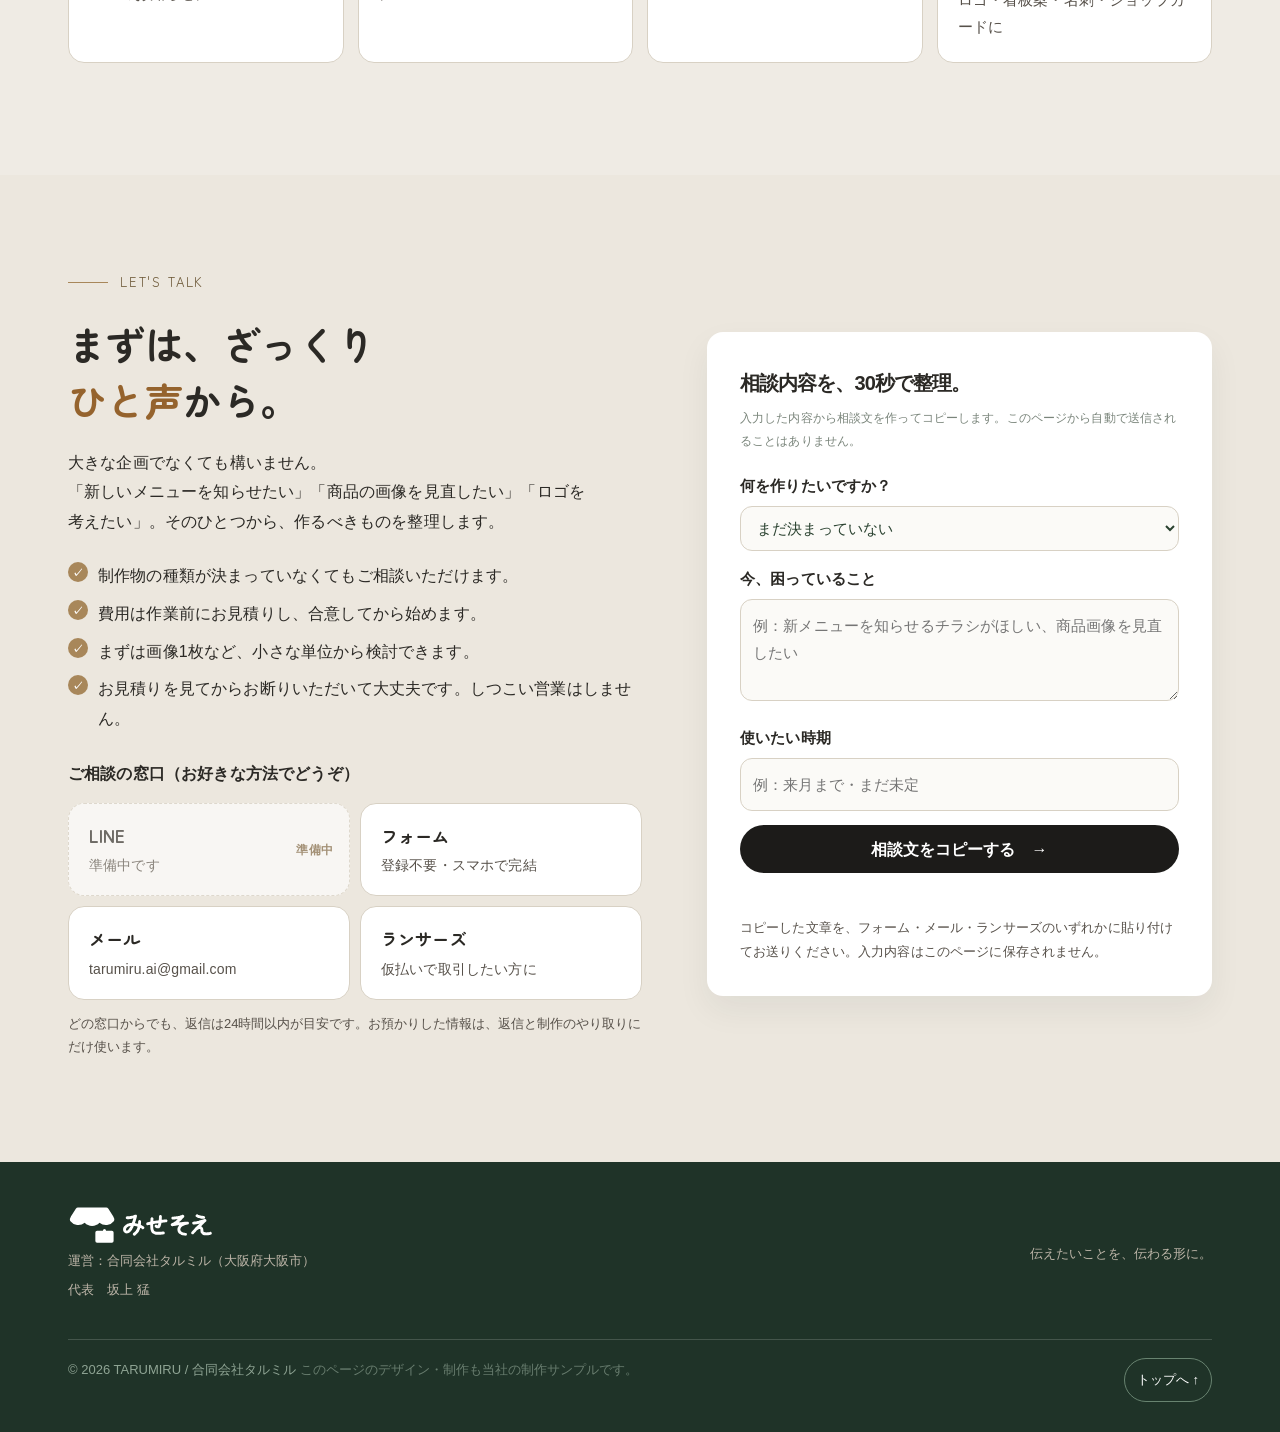
==== commit 4a75f12a: "トップを「みせそえ」ロゴ反映版LPに差し替え、旧トップを控えに保存 Co-Authored-By: Claude Opus 5.5 <noreply@anthropic.com>" ====
--- a/index.html
+++ b/index.html
@@ -3,29 +3,29 @@
 <head>
 <meta charset="UTF-8">
 <meta name="viewport" content="width=device-width,initial-scale=1">
-<meta name="description" content="TARUMIRU（合同会社タルミル）｜飲食の現場に25年。小さなお店と事業のチラシ・ロゴ・EC商品画像・LPを制作します。">
-<title>TARUMIRU｜小さなお店の販促デザイン（チラシ・ロゴ・商品画像・LP）</title>
-<meta name="theme-color" content="#142C24">
+<meta name="description" content="TARUMIRU（合同会社タルミル）｜忙しい店主が、気軽に頼めるデザイン。チラシ・メニュー・ロゴ・SNS画像・商品画像・LPを、スマホのやり取りで制作します。ざっくり相談OK。">
+<title>みせそえ｜小さなお店の販促デザイン（運営：TARUMIRU）</title><meta name="description" content="小さなお店のチラシ・ロゴ・商品画像・LPを、やさしく相談しながら作ります。ざっくり相談OK。"><meta property="og:title" content="みせそえ｜小さなお店の販促デザイン（運営：TARUMIRU）"><meta property="og:description" content="小さなお店のチラシ・ロゴ・商品画像・LPを、やさしく相談しながら作ります。ざっくり相談OK。"><meta property="og:type" content="website">
+<link rel="icon" type="image/svg+xml" href="data:image/svg+xml,%3Csvg%20xmlns=%22http://www.w3.org/2000/svg%22%20viewBox=%220%200%20220%20175%22%3E%3Cpath%20fill=%22%23283F32%22%20d=%22M46%207H176Q182%207%20186%2013L208%2047Q217%2061%20212%2069A47%2047%200%200%201%20145%2077A47%2047%200%200%201%2077%2077A47%2047%200%200%201%2010%2069Q5%2061%2014%2047L36%2013Q40%207%2046%207Z%22/%3E%3Cpath%20fill=%22%2395632D%22%20d=%22M168%20106a7%207%200%200%201%207%207v1H202a8%208%200%200%201%208%208V161a8%208%200%200%201-8%208H134a8%208%200%200%201-8-8V122a8%208%200%200%201%208-8H161v-1a7%207%200%200%201%207-7Z%22/%3E%3C/svg%3E"><meta name="theme-color" content="#F7F5F0">
 <style>
 :root{--pine:#142c24;--pine2:#1d3c30;--ink:#192b24;--cream:#f8f7f2;--cream2:#f1f0e9;--paper:#ffffff;--orange:#f2744b;--orange2:#f6a27e;--muted:#6c756e;--line:#dedfd5;--lightgreen:#e2ece4;--max:1216px;--ease:cubic-bezier(.2,.8,.2,1)}
-*{box-sizing:border-box}html{scroll-behavior:smooth;scroll-padding-top:82px}body{margin:0;color:var(--ink);background:var(--cream);font-family:-apple-system,BlinkMacSystemFont,"Hiragino Kaku Gothic ProN","Hiragino Sans","Yu Gothic",Meiryo,sans-serif;font-size:16px;line-height:1.75;-webkit-font-smoothing:antialiased}a{color:inherit;text-decoration:none}button,input,textarea,select{font:inherit}button{cursor:pointer}img{max-width:100%;display:block}svg{display:block}::selection{background:#f6b18d;color:var(--ink)}:focus-visible{outline:3px solid var(--orange);outline-offset:4px}h1,h2,h3,p{margin-top:0}main{overflow:hidden}.container{max-width:var(--max);margin:0 auto;padding:0 36px}.section{padding:112px 0}.eyebrow{font-family:Arial,sans-serif;font-size:11px;letter-spacing:.22em;font-weight:800;text-transform:uppercase;color:#65766d;display:flex;gap:12px;align-items:center;margin:0 0 22px}.eyebrow::before{content:"";width:28px;height:2px;background:var(--orange)}.display{font-weight:900;letter-spacing:-.075em;line-height:1.24}.section-heading{font-weight:900;font-size:clamp(34px,4.2vw,58px);letter-spacing:-.067em;line-height:1.3;margin-bottom:18px}.section-intro{color:var(--muted);max-width:670px;font-size:16px;line-height:1.9}.serif{font-family:"Hiragino Mincho ProN","Yu Mincho",YuMincho,serif;font-weight:700}.accent{color:var(--orange)}.emphasis{background:linear-gradient(transparent 70%,#ffd2b9 70%)}.btn{display:inline-flex;align-items:center;justify-content:center;gap:20px;min-height:58px;padding:0 25px;border:1px solid transparent;border-radius:6px;line-height:1.35;font-weight:800;font-size:14px;transition:transform .25s var(--ease),background .25s var(--ease),box-shadow .25s var(--ease)}.btn:hover{transform:translateY(-2px)}.btn svg{width:18px;height:18px;flex:none}.btn-primary{background:var(--orange);color:#19251f;box-shadow:0 10px 22px #f2744b22}.btn-primary:hover{background:#ff9771}.btn-ghost{border-color:#a0b2a8;color:white;background:#ffffff0a}.btn-ghost:hover{background:#ffffff20}.btn-outline{border-color:#b9c3b9;background:transparent}.btn-outline:hover{background:#e8eee8}.pill{display:inline-flex;gap:8px;align-items:center;background:#fff;border:1px solid var(--line);padding:7px 13px;border-radius:99px;font-size:12px;font-weight:800}.section-head-with-side{display:flex;justify-content:space-between;gap:48px;align-items:end}.section-head-with-side .section-intro{max-width:390px;margin-bottom:12px}
+*{box-sizing:border-box}html{scroll-behavior:smooth;scroll-padding-top:82px}body{margin:0;color:var(--ink);background:var(--cream);font-family:-apple-system,BlinkMacSystemFont,"Hiragino Kaku Gothic ProN","Hiragino Sans","Yu Gothic",Meiryo,sans-serif;font-size:16px;line-height:1.75;-webkit-font-smoothing:antialiased}a{color:inherit;text-decoration:none}button,input,textarea,select{font:inherit}button{cursor:pointer}img{max-width:100%;display:block}svg{display:block}::selection{background:#f6b18d;color:var(--ink)}:focus-visible{outline:3px solid var(--orange);outline-offset:4px}h1,h2,h3,p{margin-top:0}main{overflow:hidden}.container{max-width:var(--max);margin:0 auto;padding:0 36px}.section{padding:112px 0}.eyebrow{font-family:"Zen Maru Gothic","Hiragino Maru Gothic ProN","Hiragino Kaku Gothic ProN","Hiragino Sans","Yu Gothic",Meiryo,sans-serif;font-size:11px;letter-spacing:.22em;font-weight:800;text-transform:uppercase;color:#65766d;display:flex;gap:12px;align-items:center;margin:0 0 22px}.eyebrow::before{content:"";width:28px;height:2px;background:var(--orange)}.display{font-weight:900;letter-spacing:-.075em;line-height:1.24}.section-heading{font-weight:900;font-size:clamp(34px,4.2vw,58px);letter-spacing:-.067em;line-height:1.3;margin-bottom:18px}.section-intro{color:var(--muted);max-width:670px;font-size:16px;line-height:1.9}.serif{font-family:"Zen Maru Gothic","Hiragino Maru Gothic ProN","Hiragino Kaku Gothic ProN","Hiragino Sans","Yu Gothic",Meiryo,sans-serif;font-weight:700}.accent{color:var(--orange)}.emphasis{background:linear-gradient(transparent 70%,#ffd2b9 70%)}.btn{display:inline-flex;align-items:center;justify-content:center;gap:20px;min-height:58px;padding:0 25px;border:1px solid transparent;border-radius:6px;line-height:1.35;font-weight:800;font-size:14px;transition:transform .25s var(--ease),background .25s var(--ease),box-shadow .25s var(--ease)}.btn:hover{transform:translateY(-2px)}.btn svg{width:18px;height:18px;flex:none}.btn-primary{background:var(--orange);color:#19251f;box-shadow:0 10px 22px #f2744b22}.btn-primary:hover{background:#ff9771}.btn-ghost{border-color:#a0b2a8;color:white;background:#ffffff0a}.btn-ghost:hover{background:#ffffff20}.btn-outline{border-color:#b9c3b9;background:transparent}.btn-outline:hover{background:#e8eee8}.pill{display:inline-flex;gap:8px;align-items:center;background:#fff;border:1px solid var(--line);padding:7px 13px;border-radius:99px;font-size:12px;font-weight:800}.section-head-with-side{display:flex;justify-content:space-between;gap:48px;align-items:end}.section-head-with-side .section-intro{max-width:390px;margin-bottom:12px}
 /* header */
-.site-header{background:#f8f7f2ed;backdrop-filter:blur(18px);border-bottom:1px solid #dbded6;position:sticky;top:0;z-index:100;height:76px;display:flex;align-items:center}.head-inner{display:flex;align-items:center;justify-content:space-between;width:100%;gap:20px}.wordmark{font-family:Arial,sans-serif;display:flex;align-items:center;gap:13px;min-width:max-content}.logo-box{height:38px;width:38px;background:var(--pine);display:grid;place-items:center;color:#fff;font-size:23px;font-weight:900;letter-spacing:-.1em;border-radius:7px;transform:rotate(-7deg)}.wordmark strong{display:block;font-size:20px;letter-spacing:.105em;line-height:1}.wordmark small{font-size:8px;letter-spacing:.15em;font-weight:800;color:#6b756e;display:block;margin-top:7px}.main-nav{display:flex;align-items:center;gap:29px;font-size:12px;font-weight:800}.main-nav a:not(.nav-cta):hover{color:#dd6a44}.nav-cta{background:var(--pine);color:#fff;padding:12px 18px;border-radius:4px}.nav-cta:hover{background:#2f5646}.mobile-nav-button{display:none;border:0;background:transparent;color:var(--ink);font-size:12px;font-weight:800}.progress{position:absolute;bottom:-1px;left:0;height:2px;background:var(--orange);width:0;z-index:5}
+.site-header{background:#f8f7f2ed;backdrop-filter:blur(18px);border-bottom:1px solid #dbded6;position:sticky;top:0;z-index:100;height:76px;display:flex;align-items:center}.head-inner{display:flex;align-items:center;justify-content:space-between;width:100%;gap:20px}.wordmark{font-family:"Zen Maru Gothic","Hiragino Maru Gothic ProN","Hiragino Kaku Gothic ProN","Hiragino Sans","Yu Gothic",Meiryo,sans-serif;display:flex;align-items:center;gap:13px;min-width:max-content}.logo-box{height:38px;width:38px;background:var(--pine);display:grid;place-items:center;color:#fff;font-size:23px;font-weight:900;letter-spacing:-.1em;border-radius:7px;transform:rotate(-7deg)}.wordmark strong{display:block;font-size:20px;letter-spacing:.105em;line-height:1}.wordmark small{font-size:8px;letter-spacing:.15em;font-weight:800;color:#6b756e;display:block;margin-top:7px}.main-nav{display:flex;align-items:center;gap:29px;font-size:12px;font-weight:800}.main-nav a:not(.nav-cta):hover{color:#dd6a44}.nav-cta{background:var(--pine);color:#fff;padding:12px 18px;border-radius:4px}.nav-cta:hover{background:#2f5646}.mobile-nav-button{display:none;border:0;background:transparent;color:var(--ink);font-size:12px;font-weight:800}.progress{position:absolute;bottom:-1px;left:0;height:2px;background:var(--orange);width:0;z-index:5}
  .nav-cta-short{display:none}
 /* hero */
-.hero{background:var(--pine);color:white;position:relative;isolation:isolate}.hero:before{content:"";position:absolute;inset:0;background:radial-gradient(ellipse 40% 65% at 89% 41%,#436b4b6a,transparent 80%),radial-gradient(ellipse 28% 40% at 5% 100%,#20574166,transparent 85%);z-index:-2}.hero:after{content:"T";font-family:Arial,sans-serif;position:absolute;right:-12%;bottom:-31%;font-size:min(72vw,1000px);font-weight:900;line-height:1;color:#ffffff05;pointer-events:none;z-index:-1;transform:rotate(-20deg)}.hero-grid{display:grid;grid-template-columns:1.04fr .96fr;align-items:center;min-height:680px;padding-top:66px;padding-bottom:50px;gap:3%}.hero-text{position:relative;z-index:2}.hero .eyebrow{color:#b5cabc}.hero .eyebrow:before{background:var(--orange)}.hero h1{font-size:clamp(43px,4.75vw,72px);max-width:690px;margin:0 0 28px;line-height:1.31;font-weight:900;letter-spacing:-.078em}.hero h1 .accent{position:relative;white-space:nowrap}.hero h1 .accent:after{content:"";position:absolute;left:3px;right:0;bottom:-6px;height:8px;background:var(--orange);transform:rotate(-1.4deg);clip-path:polygon(0 20%,100% 0,99% 70%,1% 100%)}.hero-lead{max-width:540px;color:#d5dfd6;font-size:17px;line-height:2.05;font-weight:550;margin:0 0 32px}.hero-actions{display:flex;gap:14px;flex-wrap:wrap;margin-bottom:33px}.hero-note{display:flex;gap:12px;align-items:flex-start;color:#a9bdae;font-size:13px}.hero-note:before{content:"";width:7px;height:7px;background:#f08c67;border-radius:99px;margin-top:9px;flex:none}.hero-art{height:560px;position:relative;margin-left:3%;z-index:1}.hero-ring{position:absolute;width:520px;height:520px;top:12px;left:26px;border-radius:50%;border:1px solid #b5c7aa30}.hero-ring:after{content:"";position:absolute;inset:44px;border-radius:50%;border:1px solid #b5c7aa22}.hero-art .sheet{position:absolute;background:#fff;padding:10px;box-shadow:0 28px 70px #0006;overflow:hidden;transition:transform .3s var(--ease)}.hero-art .sheet img{height:100%;width:100%;object-fit:cover}.hero-art .art-a{left:4%;top:11%;width:50%;height:80%;transform:rotate(-6deg);border-radius:3px}.hero-art .art-a img{object-fit:cover;object-position:top}.hero-art .art-a:hover{transform:rotate(-4deg) translateY(-8px)}.hero-art .art-b{left:54%;top:3%;width:37%;height:55%;transform:rotate(7deg);border-radius:3px}.hero-art .art-b img{object-fit:cover;object-position:center}.hero-art .art-b:hover{transform:rotate(5deg) translateY(-8px)}.hero-art .art-c{left:53%;top:62%;width:41%;height:31%;transform:rotate(3deg);border-radius:3px}.hero-art .art-c img{object-fit:contain}.hero-art .art-c:hover{transform:rotate(0) translateY(-8px)}.hero-floating{position:absolute;left:-3%;bottom:1%;background:#f8f8f2;color:var(--pine);padding:12px 17px;border-radius:5px;box-shadow:0 12px 28px #0003;display:flex;gap:10px;align-items:center;font-weight:800;font-size:12px;transform:rotate(2deg)}.hero-floating b{height:9px;width:9px;border-radius:50%;background:var(--orange)}.hero-facts{border-top:1px solid #ffffff2a;background:#12261f}.facts-grid{display:grid;grid-template-columns:repeat(3,1fr)}.fact{display:flex;gap:16px;align-items:center;padding:28px 10px 26px;border-right:1px solid #ffffff18}.fact:first-child{padding-left:0}.fact:last-child{border:0}.fact .number{font-family:Arial,sans-serif;font-size:36px;font-weight:900;letter-spacing:-.06em;white-space:nowrap;color:#ffa77d}.fact .number.word{font-size:21px}.fact strong{display:block;font-size:13px}.fact span{display:block;color:#aebeb1;font-size:11px;line-height:1.65;margin-top:3px}
+.hero{background:var(--pine);color:white;position:relative;isolation:isolate}.hero:before{content:"";position:absolute;inset:0;background:radial-gradient(ellipse 40% 65% at 89% 41%,#436b4b6a,transparent 80%),radial-gradient(ellipse 28% 40% at 5% 100%,#20574166,transparent 85%);z-index:-2}.hero:after{content:"T";font-family:"Zen Maru Gothic","Hiragino Maru Gothic ProN","Hiragino Kaku Gothic ProN","Hiragino Sans","Yu Gothic",Meiryo,sans-serif;position:absolute;right:-12%;bottom:-31%;font-size:min(72vw,1000px);font-weight:900;line-height:1;color:#ffffff05;pointer-events:none;z-index:-1;transform:rotate(-20deg)}.hero-grid{display:grid;grid-template-columns:1.04fr .96fr;align-items:center;min-height:680px;padding-top:66px;padding-bottom:50px;gap:3%}.hero-text{position:relative;z-index:2}.hero .eyebrow{color:#b5cabc}.hero .eyebrow:before{background:var(--orange)}.hero h1{font-size:clamp(43px,4.75vw,72px);max-width:690px;margin:0 0 28px;line-height:1.31;font-weight:900;letter-spacing:-.078em}.hero h1 .accent{position:relative;white-space:nowrap}.hero h1 .accent:after{content:"";position:absolute;left:3px;right:0;bottom:-6px;height:8px;background:var(--orange);transform:rotate(-1.4deg);clip-path:polygon(0 20%,100% 0,99% 70%,1% 100%)}.hero-lead{max-width:540px;color:#d5dfd6;font-size:17px;line-height:2.05;font-weight:550;margin:0 0 32px}.hero-actions{display:flex;gap:14px;flex-wrap:wrap;margin-bottom:33px}.hero-note{display:flex;gap:12px;align-items:flex-start;color:#a9bdae;font-size:13px}.hero-note:before{content:"";width:7px;height:7px;background:#f08c67;border-radius:99px;margin-top:9px;flex:none}.hero-art{height:560px;position:relative;margin-left:3%;z-index:1}.hero-ring{position:absolute;width:520px;height:520px;top:12px;left:26px;border-radius:50%;border:1px solid #b5c7aa30}.hero-ring:after{content:"";position:absolute;inset:44px;border-radius:50%;border:1px solid #b5c7aa22}.hero-art .sheet{position:absolute;background:#fff;padding:10px;box-shadow:0 28px 70px #0006;overflow:hidden;transition:transform .3s var(--ease)}.hero-art .sheet img{height:100%;width:100%;object-fit:cover}.hero-art .art-a{left:4%;top:11%;width:50%;height:80%;transform:rotate(-6deg);border-radius:3px}.hero-art .art-a img{object-fit:cover;object-position:top}.hero-art .art-a:hover{transform:rotate(-4deg) translateY(-8px)}.hero-art .art-b{left:54%;top:3%;width:37%;height:55%;transform:rotate(7deg);border-radius:3px}.hero-art .art-b img{object-fit:cover;object-position:center}.hero-art .art-b:hover{transform:rotate(5deg) translateY(-8px)}.hero-art .art-c{left:53%;top:62%;width:41%;height:31%;transform:rotate(3deg);border-radius:3px}.hero-art .art-c img{object-fit:contain}.hero-art .art-c:hover{transform:rotate(0) translateY(-8px)}.hero-floating{position:absolute;left:-3%;bottom:1%;background:#f8f8f2;color:var(--pine);padding:12px 17px;border-radius:5px;box-shadow:0 12px 28px #0003;display:flex;gap:10px;align-items:center;font-weight:800;font-size:12px;transform:rotate(2deg)}.hero-floating b{height:9px;width:9px;border-radius:50%;background:var(--orange)}.hero-facts{border-top:1px solid #ffffff2a;background:#12261f}.facts-grid{display:grid;grid-template-columns:repeat(3,1fr)}.fact{display:flex;gap:16px;align-items:center;padding:28px 10px 26px;border-right:1px solid #ffffff18}.fact:first-child{padding-left:0}.fact:last-child{border:0}.fact .number{font-family:"Zen Maru Gothic","Hiragino Maru Gothic ProN","Hiragino Kaku Gothic ProN","Hiragino Sans","Yu Gothic",Meiryo,sans-serif;font-size:36px;font-weight:900;letter-spacing:-.06em;white-space:nowrap;color:#ffa77d}.fact .number.word{font-size:21px}.fact strong{display:block;font-size:13px}.fact span{display:block;color:#aebeb1;font-size:11px;line-height:1.65;margin-top:3px}
 /* pains */
-.why{background:#fff}.section-topline{display:flex;align-items:center;justify-content:space-between;gap:30px}.section-topline .handwriting{font-family:"Hiragino Mincho ProN",serif;color:#df916c;transform:rotate(-8deg);font-size:18px}.pain-grid{display:grid;grid-template-columns:repeat(3,1fr);gap:14px;margin-top:39px}.pain{border:1px solid #e1e4dd;border-radius:8px;padding:30px 27px 26px;background:#f8f8f4;position:relative;min-height:242px;display:flex;flex-direction:column}.pain:before{content:"";position:absolute;left:27px;top:0;width:47px;height:4px;background:var(--orange)}.pain .pain-top{display:flex;justify-content:space-between;align-items:center;margin-bottom:16px}.pain .label{font-size:11px;letter-spacing:.13em;color:#8c958d;font-weight:900}.pain .ic{width:38px;height:38px;color:#869d8d}.pain h3{font-size:21px;letter-spacing:-.045em;line-height:1.5;margin-bottom:12px}.pain p{font-size:13px;color:#687168;line-height:1.9;margin-bottom:0}.translation{margin-top:36px;background:var(--lightgreen);padding:27px 35px;border-radius:6px;display:grid;grid-template-columns:1fr auto 1.15fr;align-items:center;gap:22px}.translation .small{font-size:11px;color:#597263;font-weight:900;letter-spacing:.16em}.translation .before{font-size:21px;font-weight:850;letter-spacing:-.05em;line-height:1.5}.translation .to{background:var(--pine);width:48px;height:48px;display:grid;place-items:center;border-radius:50%;color:white}.translation .after{font-size:23px;font-weight:900;letter-spacing:-.05em;line-height:1.5}
+.why{background:#fff}.section-topline{display:flex;align-items:center;justify-content:space-between;gap:30px}.section-topline .handwriting{font-family:"Zen Maru Gothic","Hiragino Maru Gothic ProN","Hiragino Kaku Gothic ProN","Hiragino Sans","Yu Gothic",Meiryo,sans-serif;color:#df916c;transform:rotate(-8deg);font-size:18px}.pain-grid{display:grid;grid-template-columns:repeat(3,1fr);gap:14px;margin-top:39px}.pain{border:1px solid #e1e4dd;border-radius:8px;padding:30px 27px 26px;background:#f8f8f4;position:relative;min-height:242px;display:flex;flex-direction:column}.pain:before{content:"";position:absolute;left:27px;top:0;width:47px;height:4px;background:var(--orange)}.pain .pain-top{display:flex;justify-content:space-between;align-items:center;margin-bottom:16px}.pain .label{font-size:11px;letter-spacing:.13em;color:#8c958d;font-weight:900}.pain .ic{width:38px;height:38px;color:#869d8d}.pain h3{font-size:21px;letter-spacing:-.045em;line-height:1.5;margin-bottom:12px}.pain p{font-size:13px;color:#687168;line-height:1.9;margin-bottom:0}.translation{margin-top:36px;background:var(--lightgreen);padding:27px 35px;border-radius:6px;display:grid;grid-template-columns:1fr auto 1.15fr;align-items:center;gap:22px}.translation .small{font-size:11px;color:#597263;font-weight:900;letter-spacing:.16em}.translation .before{font-size:21px;font-weight:850;letter-spacing:-.05em;line-height:1.5}.translation .to{background:var(--pine);width:48px;height:48px;display:grid;place-items:center;border-radius:50%;color:white}.translation .after{font-size:23px;font-weight:900;letter-spacing:-.05em;line-height:1.5}
 /* services */
-.services{background:var(--cream)}.services-grid{display:grid;grid-template-columns:repeat(2,minmax(0,1fr));gap:18px;margin-top:36px}.service{padding:35px 36px;min-height:293px;background:#fff;border:1px solid #e5e5de;border-radius:7px;position:relative;overflow:hidden;transition:transform .3s var(--ease),box-shadow .3s var(--ease)}.service:hover{transform:translateY(-4px);box-shadow:0 16px 38px #1b302710}.service-head{display:flex;justify-content:space-between;align-items:center;margin-bottom:24px}.service-index{font-family:Arial,sans-serif;color:#dd704d;font-weight:900;letter-spacing:.13em;font-size:11px}.service-icon{height:47px;width:47px;border-radius:11px;display:grid;place-items:center;background:#f9ebe3;color:#e17b56}.service-icon svg{width:26px;height:26px}.service h3{font-size:26px;letter-spacing:-.052em;line-height:1.4;margin-bottom:13px}.service p{color:#5c6b60;font-size:14px;max-width:440px;margin-bottom:20px}.tags{display:flex;flex-wrap:wrap;gap:7px}.tags span{font-size:11px;background:#f3f4ed;color:#687469;padding:5px 10px;border-radius:3px;font-weight:700}.service-quiet{display:flex;gap:28px;background:#e5ede6;border:1px solid #dce5dd;border-radius:7px;padding:27px 35px;margin-top:18px;align-items:center}.service-quiet .service-icon{background:#cfdfcf;color:#345b41;flex:none}.service-quiet strong{display:block;font-size:20px;letter-spacing:-.04em;margin-bottom:4px}.service-quiet p{font-size:13px;margin:0;color:#506d56}.service-quiet .micro{margin-left:auto;border:1px solid #b4c5b7;border-radius:99px;padding:6px 13px;color:#48654d;font-weight:800;font-size:11px;white-space:nowrap}
+.services{background:var(--cream)}.services-grid{display:grid;grid-template-columns:repeat(2,minmax(0,1fr));gap:18px;margin-top:36px}.service{padding:35px 36px;min-height:293px;background:#fff;border:1px solid #e5e5de;border-radius:7px;position:relative;overflow:hidden;transition:transform .3s var(--ease),box-shadow .3s var(--ease)}.service:hover{transform:translateY(-4px);box-shadow:0 16px 38px #1b302710}.service-head{display:flex;justify-content:space-between;align-items:center;margin-bottom:24px}.service-index{font-family:"Zen Maru Gothic","Hiragino Maru Gothic ProN","Hiragino Kaku Gothic ProN","Hiragino Sans","Yu Gothic",Meiryo,sans-serif;color:#dd704d;font-weight:900;letter-spacing:.13em;font-size:11px}.service-icon{height:47px;width:47px;border-radius:11px;display:grid;place-items:center;background:#f9ebe3;color:#e17b56}.service-icon svg{width:26px;height:26px}.service h3{font-size:26px;letter-spacing:-.052em;line-height:1.4;margin-bottom:13px}.service p{color:#5c6b60;font-size:14px;max-width:440px;margin-bottom:20px}.tags{display:flex;flex-wrap:wrap;gap:7px}.tags span{font-size:11px;background:#f3f4ed;color:#687469;padding:5px 10px;border-radius:3px;font-weight:700}.service-quiet{display:flex;gap:28px;background:#e5ede6;border:1px solid #dce5dd;border-radius:7px;padding:27px 35px;margin-top:18px;align-items:center}.service-quiet .service-icon{background:#cfdfcf;color:#345b41;flex:none}.service-quiet strong{display:block;font-size:20px;letter-spacing:-.04em;margin-bottom:4px}.service-quiet p{font-size:13px;margin:0;color:#506d56}.service-quiet .micro{margin-left:auto;border:1px solid #b4c5b7;border-radius:99px;padding:6px 13px;color:#48654d;font-weight:800;font-size:11px;white-space:nowrap}
 /* works */
-.works{background:#e9ede5}.work-feature{margin-top:42px;display:grid;grid-template-columns:1.14fr .86fr;background:#fff;border-radius:9px;overflow:hidden;min-height:500px}.work-visual{background:#d9dfd0;position:relative;padding:42px;display:grid;place-items:center;min-height:490px}.work-visual:before{content:"";position:absolute;inset:0;background-image:radial-gradient(#47654c1f 1px,transparent 1px);background-size:17px 17px;opacity:.55}.work-visual img{position:relative;width:auto;height:405px;max-width:100%;object-fit:contain;box-shadow:0 23px 48px #24322537;background:#fff}.view-full{position:absolute;right:23px;bottom:23px;border:1px solid #ffffff7a;background:#18362be8;color:#fff;border-radius:4px;padding:11px 15px;font-size:11px;font-weight:800}.view-full:hover{background:#355d49}.work-info{padding:54px 45px;display:flex;flex-direction:column;justify-content:center}.work-type{font-size:11px;font-weight:900;letter-spacing:.14em;color:#a07252;margin:0 0 18px}.work-info h3{font-size:clamp(29px,3vw,43px);line-height:1.37;letter-spacing:-.065em;margin-bottom:21px}.work-info p{color:#536458;line-height:1.95;font-size:15px}.work-info .work-note{font-size:12px;border-top:1px solid #e0e4dd;padding-top:18px;margin-top:13px;color:#748278}.work-info .pill{width:max-content;background:#ecf4e8;color:#3e6747;border:0;margin-bottom:19px}.work-feature.alt{grid-template-columns:.91fr 1.09fr;min-height:480px}.work-feature.alt .work-visual{order:2;background:#e8dccd}.work-feature.alt .work-info{order:1}.work-feature.alt .work-visual img{height:380px}.work-minor-grid{display:grid;grid-template-columns:repeat(3,minmax(0,1fr));gap:18px;margin-top:24px}.work-mini{min-width:0;background:#fff;border-radius:8px;overflow:hidden;display:flex;flex-direction:column}.work-mini-visual{height:284px;background:#edf1e9;position:relative;display:grid;place-items:center;overflow:hidden;padding:22px}.work-mini:nth-child(2) .work-mini-visual{background:#e9edf3}.work-mini:nth-child(3) .work-mini-visual{background:#e8e2d8}.work-mini-visual img{height:100%;max-width:100%;width:auto;object-fit:contain;filter:drop-shadow(0 12px 19px #1a211822)}.work-mini .mini-body{padding:25px 25px 27px;flex:1}.work-mini .pill{border:0;background:#f3f2ed;font-size:10px;margin-bottom:13px}.work-mini h3{font-size:19px;line-height:1.4;letter-spacing:-.055em;margin-bottom:8px}.work-mini p{color:#6f7a70;font-size:12px;line-height:1.8;margin-bottom:0}.work-mini button{position:absolute;right:12px;bottom:12px;border:0;background:#173829e8;color:#fff;border-radius:3px;padding:9px 12px;font-weight:800;font-size:11px}.works-disclosure{font-size:12px;color:#657469;margin:21px 0 0;line-height:1.85}.this-page{margin-top:24px;border:1px solid #adbcb0;background:#f8faf5;display:flex;align-items:center;justify-content:space-between;gap:24px;padding:20px 29px;border-radius:5px}.this-page strong{font-size:17px;letter-spacing:-.03em}.this-page span{display:block;color:#657367;font-size:12px;margin-top:3px}.this-page .badge-code{display:grid;place-items:center;flex:none;height:52px;width:52px;border-radius:50%;background:var(--pine);color:white;font:900 12px Arial}
+.works{background:#e9ede5}.work-feature{margin-top:42px;display:grid;grid-template-columns:1.14fr .86fr;background:#fff;border-radius:9px;overflow:hidden;min-height:500px}.work-visual{background:#d9dfd0;position:relative;padding:42px;display:grid;place-items:center;min-height:490px}.work-visual:before{content:"";position:absolute;inset:0;background-image:radial-gradient(#47654c1f 1px,transparent 1px);background-size:17px 17px;opacity:.55}.work-visual img{position:relative;width:auto;height:405px;max-width:100%;object-fit:contain;box-shadow:0 23px 48px #24322537;background:#fff}.view-full{position:absolute;right:23px;bottom:23px;border:1px solid #ffffff7a;background:#18362be8;color:#fff;border-radius:4px;padding:11px 15px;font-size:11px;font-weight:800}.view-full:hover{background:#355d49}.work-info{padding:54px 45px;display:flex;flex-direction:column;justify-content:center}.work-type{font-size:11px;font-weight:900;letter-spacing:.14em;color:#a07252;margin:0 0 18px}.work-info h3{font-size:clamp(29px,3vw,43px);line-height:1.37;letter-spacing:-.065em;margin-bottom:21px}.work-info p{color:#536458;line-height:1.95;font-size:15px}.work-info .work-note{font-size:12px;border-top:1px solid #e0e4dd;padding-top:18px;margin-top:13px;color:#748278}.work-info .pill{width:max-content;background:#ecf4e8;color:#3e6747;border:0;margin-bottom:19px}.work-feature.alt{grid-template-columns:.91fr 1.09fr;min-height:480px}.work-feature.alt .work-visual{order:2;background:#e8dccd}.work-feature.alt .work-info{order:1}.work-feature.alt .work-visual img{height:380px}.work-minor-grid{display:grid;grid-template-columns:repeat(3,minmax(0,1fr));gap:18px;margin-top:24px}.work-mini{min-width:0;background:#fff;border-radius:8px;overflow:hidden;display:flex;flex-direction:column}.work-mini-visual{height:284px;background:#edf1e9;position:relative;display:grid;place-items:center;overflow:hidden;padding:22px}.work-mini:nth-child(2) .work-mini-visual{background:#e9edf3}.work-mini:nth-child(3) .work-mini-visual{background:#e8e2d8}.work-mini-visual img{height:100%;max-width:100%;width:auto;object-fit:contain;filter:drop-shadow(0 12px 19px #1a211822)}.work-mini .mini-body{padding:25px 25px 27px;flex:1}.work-mini .pill{border:0;background:#f3f2ed;font-size:10px;margin-bottom:13px}.work-mini h3{font-size:19px;line-height:1.4;letter-spacing:-.055em;margin-bottom:8px}.work-mini p{color:#6f7a70;font-size:12px;line-height:1.8;margin-bottom:0}.work-mini button{position:absolute;right:12px;bottom:12px;border:0;background:#173829e8;color:#fff;border-radius:3px;padding:9px 12px;font-weight:800;font-size:11px}.works-disclosure{font-size:12px;color:#657469;margin:21px 0 0;line-height:1.85}.this-page{margin-top:24px;border:1px solid #adbcb0;background:#f8faf5;display:flex;align-items:center;justify-content:space-between;gap:24px;padding:20px 29px;border-radius:5px}.this-page strong{font-size:17px;letter-spacing:-.03em}.this-page span{display:block;color:#657367;font-size:12px;margin-top:3px}.this-page .badge-code{display:grid;place-items:center;flex:none;height:52px;width:52px;border-radius:50%;background:var(--pine);color:white;font:900 12px "Zen Maru Gothic","Hiragino Maru Gothic ProN","Hiragino Kaku Gothic ProN","Hiragino Sans","Yu Gothic",Meiryo,sans-serif}
 /* strengths */
-.approach{background:var(--pine);color:#fff;position:relative}.approach .eyebrow{color:#a3c2a9}.approach .section-intro{color:#b9cbbd}.approach-grid{display:grid;grid-template-columns:1fr 1fr;gap:70px;align-items:start}.approach-visual{min-height:490px;display:flex;align-items:center;justify-content:center;position:relative}.orbit{width:min(420px,100%);aspect-ratio:1;position:relative;border:1px solid #a9bcac52;border-radius:50%;display:flex;align-items:center;justify-content:center}.orbit:after{content:"";position:absolute;inset:48px;border:1px dashed #a9bcac44;border-radius:50%}.orbit-center{width:185px;height:185px;background:#f2eee2;color:var(--pine);border-radius:50%;display:grid;align-content:center;justify-items:center;z-index:1;text-align:center}.orbit-center b{font:900 24px Arial;letter-spacing:.08em}.orbit-center span{font-size:12px;margin-top:9px;line-height:1.6;font-weight:800}.orbit-chip{position:absolute;border:1px solid #8eaf9670;background:#26493b;color:white;border-radius:5px;min-width:150px;padding:14px 17px;z-index:2;box-shadow:0 16px 25px #0002}.orbit-chip strong{font-size:15px;display:block}.orbit-chip small{color:#adc4b2;font-size:11px;display:block;margin-top:2px}.chip-a{left:-17px;top:34px}.chip-b{right:-28px;top:105px}.chip-c{left:23px;bottom:3px}.why-list{display:grid;gap:0;margin-top:24px}.why-item{padding:23px 0 24px;border-bottom:1px solid #ffffff2b;display:grid;grid-template-columns:50px 1fr;gap:17px}.why-item .num{font-size:14px;font-weight:900;color:#f7a278}.why-item h3{font-size:20px;letter-spacing:-.04em;margin-bottom:9px}.why-item p{color:#bbcfc0;font-size:13px;line-height:1.9;margin-bottom:0}
+.approach{background:var(--pine);color:#fff;position:relative}.approach .eyebrow{color:#a3c2a9}.approach .section-intro{color:#b9cbbd}.approach-grid{display:grid;grid-template-columns:1fr 1fr;gap:70px;align-items:start}.approach-visual{min-height:490px;display:flex;align-items:center;justify-content:center;position:relative}.orbit{width:min(420px,100%);aspect-ratio:1;position:relative;border:1px solid #a9bcac52;border-radius:50%;display:flex;align-items:center;justify-content:center}.orbit:after{content:"";position:absolute;inset:48px;border:1px dashed #a9bcac44;border-radius:50%}.orbit-center{width:185px;height:185px;background:#f2eee2;color:var(--pine);border-radius:50%;display:grid;align-content:center;justify-items:center;z-index:1;text-align:center}.orbit-center b{font:900 24px "Zen Maru Gothic","Hiragino Maru Gothic ProN","Hiragino Kaku Gothic ProN","Hiragino Sans","Yu Gothic",Meiryo,sans-serif;letter-spacing:.08em}.orbit-center span{font-size:12px;margin-top:9px;line-height:1.6;font-weight:800}.orbit-chip{position:absolute;border:1px solid #8eaf9670;background:#26493b;color:white;border-radius:5px;min-width:150px;padding:14px 17px;z-index:2;box-shadow:0 16px 25px #0002}.orbit-chip strong{font-size:15px;display:block}.orbit-chip small{color:#adc4b2;font-size:11px;display:block;margin-top:2px}.chip-a{left:-17px;top:34px}.chip-b{right:-28px;top:105px}.chip-c{left:23px;bottom:3px}.why-list{display:grid;gap:0;margin-top:24px}.why-item{padding:23px 0 24px;border-bottom:1px solid #ffffff2b;display:grid;grid-template-columns:50px 1fr;gap:17px}.why-item .num{font-size:14px;font-weight:900;color:#f7a278}.why-item h3{font-size:20px;letter-spacing:-.04em;margin-bottom:9px}.why-item p{color:#bbcfc0;font-size:13px;line-height:1.9;margin-bottom:0}
 /* process */
-.process{background:#fff}.steps{display:grid;grid-template-columns:repeat(4,minmax(0,1fr));gap:0;margin-top:53px;position:relative}.steps:before{content:"";position:absolute;top:29px;left:10%;right:10%;height:2px;background:#e2e9e1}.step{position:relative;padding:0 26px 12px 0}.step .bubble{background:#e6efe8;width:59px;height:59px;display:grid;place-items:center;border-radius:50%;font:900 18px Arial;color:#235038;margin-bottom:28px;position:relative}.step:last-child .bubble{background:var(--orange);color:#fff}.step h3{font-size:19px;letter-spacing:-.045em;margin-bottom:9px}.step p{color:#718077;font-size:13px;line-height:1.85;max-width:250px}.process-foot{background:#f1f4ed;border-radius:5px;padding:19px 25px;margin-top:26px;color:#647669;font-size:13px;display:flex;gap:15px;align-items:center}.process-foot b{color:#d16b49}
+.process{background:#fff}.steps{display:grid;grid-template-columns:repeat(4,minmax(0,1fr));gap:0;margin-top:53px;position:relative}.steps:before{content:"";position:absolute;top:29px;left:10%;right:10%;height:2px;background:#e2e9e1}.step{position:relative;padding:0 26px 12px 0}.step .bubble{background:#e6efe8;width:59px;height:59px;display:grid;place-items:center;border-radius:50%;font:900 18px "Zen Maru Gothic","Hiragino Maru Gothic ProN","Hiragino Kaku Gothic ProN","Hiragino Sans","Yu Gothic",Meiryo,sans-serif;color:#235038;margin-bottom:28px;position:relative}.step:last-child .bubble{background:var(--orange);color:#fff}.step h3{font-size:19px;letter-spacing:-.045em;margin-bottom:9px}.step p{color:#718077;font-size:13px;line-height:1.85;max-width:250px}.process-foot{background:#f1f4ed;border-radius:5px;padding:19px 25px;margin-top:26px;color:#647669;font-size:13px;display:flex;gap:15px;align-items:center}.process-foot b{color:#d16b49}
 /* faq */
-.faq{background:#f5f4ee}.faq-grid{display:grid;grid-template-columns:.8fr 1.2fr;gap:70px}.faq details{border-bottom:1px solid #d8ded5;padding:0}.faq details:first-child{border-top:1px solid #d8ded5}.faq summary{list-style:none;cursor:pointer;display:flex;justify-content:space-between;align-items:center;gap:20px;padding:24px 5px;font-size:16px;font-weight:800}.faq summary::-webkit-details-marker{display:none}.faq summary:after{content:"+";font:300 26px Arial;color:#e37854}.faq details[open] summary:after{content:"−"}.faq details p{color:#607264;font-size:13px;line-height:1.95;padding:0 36px 22px 5px;margin:0}
+.faq{background:#f5f4ee}.faq-grid{display:grid;grid-template-columns:.8fr 1.2fr;gap:70px}.faq details{border-bottom:1px solid #d8ded5;padding:0}.faq details:first-child{border-top:1px solid #d8ded5}.faq summary{list-style:none;cursor:pointer;display:flex;justify-content:space-between;align-items:center;gap:20px;padding:24px 5px;font-size:16px;font-weight:800}.faq summary::-webkit-details-marker{display:none}.faq summary:after{content:"+";font:300 26px "Zen Maru Gothic","Hiragino Maru Gothic ProN","Hiragino Kaku Gothic ProN","Hiragino Sans","Yu Gothic",Meiryo,sans-serif;color:#e37854}.faq details[open] summary:after{content:"−"}.faq details p{color:#607264;font-size:13px;line-height:1.95;padding:0 36px 22px 5px;margin:0}
 /* contact */
 .contact{background:#e9eee5;padding:95px 0 104px}.contact-layout{display:grid;grid-template-columns:1fr .88fr;gap:65px;align-items:center}.contact h2{font-size:clamp(34px,4vw,56px);letter-spacing:-.07em;line-height:1.45;margin-bottom:20px}.contact .lead{font-size:15px;color:#576d5b;line-height:2;max-width:520px;margin-bottom:25px}.contact-points{display:grid;gap:8px;font-size:13px;color:#516456}.contact-points p{display:flex;align-items:start;gap:10px;margin:0}.contact-points b{display:grid;place-items:center;width:20px;height:20px;border-radius:50%;color:white;background:#3d6749;flex:none;font-size:11px;margin-top:1px}.contact-card{background:#fff;border-radius:8px;box-shadow:0 14px 32px #19352810;padding:33px}.contact-card .form-title{font-size:20px;font-weight:900;letter-spacing:-.045em;margin-bottom:5px}.contact-card .form-desc{color:#7a857b;font-size:12px;margin-bottom:20px}.form-group{margin-bottom:14px}.form-group label{font-size:12px;font-weight:800;display:block;margin-bottom:7px}.form-group input,.form-group textarea,.form-group select{width:100%;background:#f9faf7;border:1px solid #d5dfd5;border-radius:4px;padding:12px;color:#29412f;outline-offset:0;font-size:14px}.form-group textarea{height:102px;resize:vertical}.form-button{width:100%;border:0;min-height:51px;background:var(--pine);color:#fff;font-size:14px;font-weight:900;border-radius:4px}.form-button:hover{background:#30533f}.form-help{font-size:11px;line-height:1.8;color:#758078;margin-top:11px;margin-bottom:0}.copy-result{min-height:22px;margin-top:10px;font-size:12px;color:#2d6842;font-weight:800}.external-contact{margin-top:22px;border-top:1px solid #e0e4db;padding-top:18px}.external-contact p{font-size:11px;color:#68786a;margin-bottom:8px}.external-contact a{display:inline-flex;gap:7px;align-items:center;color:#2e694a;font-size:12px;font-weight:800;border-bottom:1px solid #8fb6a0}.external-contact a:hover{color:#e26e4b}
 /* footer */
@@ -56,14 +56,14 @@
 .work-mini.wide .work-mini-visual{height:auto;min-height:300px}.work-mini.wide .work-mini-visual img{object-fit:contain;background:#fff}.work-mini.wide .mini-body{display:flex;flex-direction:column;justify-content:center;padding:32px}
 /* ロゴ作例（画像準備中） */
 .logo-pending{display:grid;place-items:center;text-align:center;gap:6px;color:#7b6a55;font-size:12px;font-weight:800;line-height:1.7}
-.logo-pending b{font-family:Arial,sans-serif;font-size:15px;letter-spacing:.14em;color:#4a3d2f}
+.logo-pending b{font-family:"Zen Maru Gothic","Hiragino Maru Gothic ProN","Hiragino Kaku Gothic ProN","Hiragino Sans","Yu Gothic",Meiryo,sans-serif;font-size:15px;letter-spacing:.14em;color:#4a3d2f}
 /* 文章の Before / After */
 .ba{margin-top:24px;background:#fff;border-radius:9px;padding:38px 42px;display:grid;grid-template-columns:.8fr 1.2fr;gap:44px}
 .ba h3{font-size:clamp(24px,2.4vw,32px);line-height:1.45;letter-spacing:-.06em;margin-bottom:14px}
 .ba .ba-intro p{color:#5c6b60;font-size:14px;line-height:1.95}
 .ba-pair{display:grid;grid-template-columns:1fr 1.5fr;gap:12px}
 .ba-box{border-radius:6px;padding:18px 20px;font-size:13px;line-height:1.9}
-.ba-box .tag{display:block;font:900 10px Arial,sans-serif;letter-spacing:.16em;margin-bottom:8px}
+.ba-box .tag{display:block;font:900 10px "Zen Maru Gothic","Hiragino Maru Gothic ProN","Hiragino Kaku Gothic ProN","Hiragino Sans","Yu Gothic",Meiryo,sans-serif;letter-spacing:.16em;margin-bottom:8px}
 .ba-before{background:#f2f2ee;color:#6f766f}
 .ba-before .tag{color:#8c958d}
 .ba-after{background:#fff4ec;color:#3b3a33;border:1px solid #f6d3bf}
@@ -120,7 +120,7 @@
 .work-visual:has(#z-shichi_back:checked) #img-shichi-front{display:none!important}
 
 /* ===== v2 テーマ：プロフィールのヘッダー画像（生成り×ブロンズ×セリフ）に統一 2026-11-16 ===== */
-:root{--pine:#1F1D1A;--pine2:#2A2824;--ink:#1C1B19;--cream:#F7F5F0;--cream2:#EFEBE4;--orange:#A8875A;--orange2:#C9AE85;--muted:#6B665E;--line:#D8D1C4;--lightgreen:#ECE7DE;--bronze:#A8875A;--bronze-d:#7E6440;--serif:"Hiragino Mincho ProN","Yu Mincho",YuMincho,"Times New Roman",serif;--latin:Georgia,"Times New Roman",serif}
+:root{--pine:#1F1D1A;--pine2:#2A2824;--ink:#1C1B19;--cream:#F7F5F0;--cream2:#EFEBE4;--orange:#A8875A;--orange2:#C9AE85;--muted:#6B665E;--line:#D8D1C4;--lightgreen:#ECE7DE;--bronze:#A8875A;--bronze-d:#7E6440;--serif:"Zen Maru Gothic","Hiragino Maru Gothic ProN","Hiragino Kaku Gothic ProN","Hiragino Sans","Yu Gothic",Meiryo,sans-serif;--latin:"Zen Maru Gothic","Hiragino Maru Gothic ProN","Hiragino Kaku Gothic ProN","Hiragino Sans","Yu Gothic",Meiryo,sans-serif}
 body{background:var(--cream);color:var(--ink)}
 ::selection{background:#e6d8c0;color:var(--ink)}
 :focus-visible{outline-color:var(--bronze)}
@@ -248,241 +248,322 @@
 .cosme-visual .view-full{right:auto;left:23px}
 .work-mini-visual.shot.fit{display:block}.work-mini-visual.shot.fit img{width:100%!important;height:100%!important;object-fit:contain!important;object-position:center!important}
 
-/* ===== v4 黒×ブロンズ版（別フォーマット案・縦長FV準拠）2026-11-16 ===== */
-:root{--k0:#0A0908;--k1:#0F0E0C;--k2:#161513;--k3:#1C1B19;--k4:#25231F;--gold:#C9A66B;--gold-d:#A8875A;--txt:#EDE8DF;--sub:#BDB5A8;--mute:#8F877B;--kline:#3A352D}
-body{background:var(--k2);color:var(--txt)}
-::selection{background:#5a4a30;color:#fff}
-.accent{color:var(--gold)}
-.eyebrow{color:var(--gold)}.eyebrow::before{background:var(--gold)}
-.section-heading{color:var(--txt)}
-.section-intro{color:var(--sub)}
-.section-intro strong{color:var(--txt)}
-.emphasis{background:linear-gradient(transparent 72%,#5A4A30 72%)}
-/* ヘッダー */
-.site-header{background:#0F0E0Cf2;border-bottom:1px solid var(--kline)}
-.logo-box{background:var(--gold-d);color:#fff}
-.wordmark strong{color:#fff}.wordmark small{color:var(--gold)}
-.head-tag{border:1px solid var(--gold);color:var(--gold);font-family:var(--serif);font-size:12px;padding:5px 14px;transform:skewX(-14deg);margin-left:18px;white-space:nowrap}
-.main-nav a{color:var(--txt)}.main-nav a:not(.nav-cta):hover{color:var(--gold)}
-.nav-cta{background:var(--gold-d);color:#fff}.nav-cta:hover{background:var(--gold)}
-.mobile-nav-button{color:var(--txt)}
-.main-nav.open{background:var(--k1)}
-/* ===== ヒーロー（新フォーマット） ===== */
-.hero.hero4{background:var(--k1);color:var(--txt);padding:0;isolation:isolate}
-.hero.hero4:before,.hero.hero4:after{display:none}
-.hero4-photo{position:absolute;inset:0 0 auto 0;height:720px;z-index:-1;overflow:hidden}
-.hero4-photo img{width:100%;height:100%;object-fit:cover;object-position:62% 30%}
-.hero4-photo:before{content:"";position:absolute;inset:0;background:linear-gradient(90deg,#FBF8F2f2 0%,#FBF8F2d9 28%,#FBF8F200 52%)}
-.hero4-photo:after{content:"";position:absolute;inset:0;background:linear-gradient(180deg,transparent 58%,var(--k1) 100%)}
-.photo-note{position:absolute;right:16px;top:640px;color:#fff;font-size:11px;text-shadow:0 1px 3px #0009;z-index:1}
-.hero4-top{min-height:600px;padding-top:70px;padding-bottom:40px}
-.hero4 h1{font-family:var(--serif);font-weight:700;margin:0 0 22px;line-height:1.18;letter-spacing:.01em}
-.hero4 h1 span{display:block}
-.hero4 h1 .l1{font-size:clamp(30px,3.6vw,52px);color:#1C1B19}
-.hero4 h1 .l2{font-size:clamp(46px,6vw,88px);color:var(--gold-d);background:linear-gradient(180deg,#D8B77A,#9C7A48);-webkit-background-clip:text;background-clip:text;-webkit-text-fill-color:transparent}
-.hero4 h1 .l3{font-size:clamp(46px,6vw,88px);color:#1C1B19;padding-bottom:16px;border-bottom:1px solid var(--gold-d);display:inline-block}
-.hero4-lead{color:#2B2925;font-size:17px;line-height:1.95;font-weight:600;margin:0}
-.hero4-lead em{font-style:normal;color:var(--gold-d);font-size:1.3em;font-family:var(--serif)}
-.hero4-bottom{padding-bottom:70px;text-align:center}
-.assure{list-style:none;margin:0 auto 26px;padding:0;display:grid;grid-template-columns:repeat(3,1fr);gap:14px;max-width:980px}
-.assure li{display:flex;gap:14px;align-items:center;text-align:left;background:#0F0E0Ccc;border:1px solid var(--gold-d);border-radius:4px;padding:16px 18px}
-.assure .ai{flex:none;width:46px;height:46px;border:1px solid var(--gold);border-radius:50%;display:grid;place-items:center;color:var(--gold)}
-.assure .ai svg{width:22px;height:22px}
-.assure b{display:block;color:#fff;font-size:15px;letter-spacing:.02em}
-.assure small{display:block;color:var(--gold);font-size:11px;margin-top:2px}
-.cta-pill{display:flex;align-items:center;gap:22px;max-width:760px;margin:0 auto;padding:10px 12px 10px 10px;border-radius:999px;background:linear-gradient(180deg,#DDBF86,#A8875A);border:1px solid #F3E3C0;color:#1C1B19;box-shadow:0 14px 34px #0008;transition:transform .25s var(--ease)}
-.cta-pill:hover{transform:translateY(-2px)}
-.cp-badge{flex:none;width:66px;height:66px;border-radius:50%;background:#fff;display:grid;place-items:center;font-weight:800;font-size:13px;line-height:1.25}
-.cp-text{flex:1;font-size:clamp(20px,2.4vw,30px);font-weight:900;letter-spacing:.04em}
-.cp-arrow{flex:none;width:52px;height:52px;border-radius:50%;background:#1C1B19;border:2px solid #fff;color:#fff;display:grid;place-items:center;font-size:30px;line-height:1}
-.cta-note{color:var(--sub);font-size:12px;margin:14px 0 0}
-.arc{display:block;width:100%;height:46px;margin:22px 0 0}
-.hero4-copy{font-family:var(--serif);margin:6px 0 0;color:#fff}
-.hero4-copy span{display:block}
-.hero4-copy .c1{font-size:clamp(22px,2.6vw,34px);letter-spacing:.06em}
-.hero4-copy .c2{font-size:clamp(34px,4.6vw,64px);font-weight:700;letter-spacing:.04em}
-.hero4-copy em{font-style:normal;background:linear-gradient(180deg,#E2C68F,#A8875A);-webkit-background-clip:text;background-clip:text;-webkit-text-fill-color:transparent}
-.hero4-sub{margin:22px 0 0}.hero4-sub a{color:var(--gold);font-size:13px;border-bottom:1px solid var(--gold-d)}
-.hero4 .hero-facts{background:var(--k0);border-color:var(--kline)}
-.hero4 .fact{border-right-color:var(--kline)}
-.hero4 .fact .number{color:var(--gold)}.hero4 .fact strong{color:var(--txt)}.hero4 .fact span{color:var(--mute)}
-/* ===== 以下のセクション ===== */
-.why{background:var(--k2)}
-.section-topline .handwriting{color:var(--gold)}
-.pain{background:var(--k3);border-color:var(--kline)}.pain:before{background:var(--gold)}
-.pain h3{color:var(--txt)}.pain p{color:var(--sub)}.pain .label{color:var(--mute)}.pain .ic{color:var(--gold)}
-.translation{background:var(--k3);border:1px solid var(--kline)}.translation .small{color:var(--gold)}.translation .before,.translation .after{color:var(--txt)}.translation .to{background:var(--gold-d)}
-.services{background:var(--k1)}
-.service{background:var(--k3);border-color:var(--kline)}.service h3{color:var(--txt)}.service p{color:var(--sub)}
-.service-index{color:var(--gold)}.service-icon{color:var(--gold);border-color:var(--gold-d)}
-.tags span{background:var(--k4);color:var(--sub)}
-.service-quiet{background:var(--k3);border-color:var(--kline)}.service-quiet strong{color:var(--txt)}.service-quiet p{color:var(--sub)}.service-quiet .micro{color:var(--gold);border-color:var(--gold-d)}
-.works{background:var(--k2)}
-.work-feature,.work-mini,.ba{background:var(--k3)}
-.work-info h3,.work-mini h3,.ba h3{color:var(--txt)}
-.work-info p,.work-mini p,.ba .ba-intro p{color:var(--sub)}
-.work-info p strong{color:var(--txt)}
-.work-info .work-note{color:var(--mute);border-top-color:var(--kline)}
-.work-type{color:var(--gold)}
-.work-visual{background:#25231F}.work-feature.alt .work-visual{background:#2A2622}
-.label-own{background:#2E2A23!important;color:var(--gold)!important}
-.label-won{background:var(--gold-d)!important;color:#fff!important}
-.view-full,.work-mini button{background:#0F0E0Ce6;border:1px solid var(--gold-d)}
-.work-links a,.mini-link,.external-contact a{color:var(--gold);border-bottom-color:var(--gold-d)}
-.work-links a:hover,.mini-link:hover,.external-contact a:hover{color:#fff}
-.ba-before{background:var(--k4);color:var(--sub)}.ba-after{background:#2A2520;border-color:#5A4A30;color:var(--txt)}.ba-after b{color:#fff}.ba-why{color:var(--sub);border-top-color:var(--kline)}.ba-why strong,.ba-after .tag{color:var(--gold)}
-.this-page{background:var(--k3);border-color:var(--kline)}.this-page strong{color:var(--txt)}.this-page span{color:var(--sub)}.this-page .badge-code{background:var(--gold-d)}
-.works-disclosure{color:var(--mute)}
-.approach{background:var(--k0)}
-.process{background:var(--k1)}
-.steps:before{background:var(--kline)}
-.step .bubble{background:var(--k4);color:var(--txt)}.step:last-child .bubble{background:var(--gold-d)}
-.step h3{color:var(--txt)}.step p{color:var(--sub)}
-.process-foot{background:var(--k3);color:var(--sub)}.process-foot b{color:var(--gold)}
-.faq{background:var(--k2)}
-.faq summary{color:var(--txt)}.faq details p{color:var(--sub)}
-.faq details,.faq details:first-child{border-color:var(--kline)}
-.faq summary:after{color:var(--gold)}
-.contact{background:var(--k1)}
-.contact h2{color:var(--txt)}.contact .lead{color:var(--sub)}.contact-points{color:var(--sub)}
-.contact-points b{background:var(--gold-d)}
-.contact-main .btn-dark{background:linear-gradient(180deg,#DDBF86,#A8875A);color:#1C1B19;border-radius:999px}
-.contact-main small{color:var(--mute)}
-.contact-card{background:var(--k3);border:1px solid var(--kline);box-shadow:none}
-.contact-card .form-title{color:var(--txt)}.contact-card .form-desc,.form-help,.external-contact p{color:var(--mute)}
-.form-group label{color:var(--txt)}
-.form-group input,.form-group textarea,.form-group select{background:var(--k2);border-color:var(--kline);color:var(--txt)}
-.form-button{background:var(--gold-d);color:#fff}.form-button:hover{background:var(--gold)}
-.copy-result{color:var(--gold)}
-.external-contact{border-top-color:var(--kline)}
-footer{background:var(--k0)}
-/* ===== レスポンシブ ===== */
-@media(max-width:840px){
- .head-tag{display:none}
- .hero4-photo{height:640px}
- .hero4-photo img{object-position:70% 30%}
- .hero4-photo:before{background:linear-gradient(90deg,#FBF8F2f5 0%,#FBF8F2cc 45%,#FBF8F200 75%)}
- .photo-note{top:600px}
- .hero4-top{min-height:560px}
- .assure{grid-template-columns:1fr}
-}
-@media(max-width:550px){
- .hero4-photo{height:560px}
- .hero4-photo img{object-position:72% 20%}
- .hero4-photo:before{background:linear-gradient(180deg,#FBF8F2f5 0%,#FBF8F2e6 46%,#FBF8F200 70%)}
- .photo-note{top:528px;right:10px;font-size:10px}
- .hero4-top{min-height:520px;padding-top:34px}
- .hero4 h1 .l1{font-size:26px}.hero4 h1 .l2,.hero4 h1 .l3{font-size:42px}
- .hero4-lead{font-size:14px}
- .assure li{padding:12px 14px}
- .cta-pill{gap:10px}.cp-badge{width:52px;height:52px;font-size:11px}.cp-arrow{width:40px;height:40px;font-size:24px}.cp-text{font-size:18px}
- .hero4-copy .c1{font-size:19px}.hero4-copy .c2{font-size:31px}
-}
-/* v4.1 スマホは「見出し→写真→カード」の縦並びにして顔を隠さない */
-.photo-note{top:auto;bottom:96px}
-@media(max-width:550px){
- .hero.hero4{display:flex;flex-direction:column}
- .hero4-top{order:1;min-height:0;background:#FBF8F2;padding-bottom:26px;max-width:none;margin:0}
- .hero4-photo{order:2;position:relative;height:300px;inset:auto}
- .hero4-photo:before{background:linear-gradient(180deg,#FBF8F2 0%,#FBF8F200 22%)}
- .hero4-photo:after{background:linear-gradient(180deg,transparent 70%,var(--k1) 100%)}
- .hero4-photo img{object-position:64% 18%}
- .photo-note{bottom:56px;top:auto}
- .hero4-bottom{order:3;padding-top:8px}
- .hero4 .hero-facts{order:4}
-}
-/* v4.2 ファーストビューは生成した縦長デザイン画像そのもの（GE指示） */
-.hero.hero4{display:block}
-.fv-wrap{background:linear-gradient(180deg,#0F0E0C,#161513);padding:28px 16px 40px}
-.fv-image{position:relative;max-width:620px;margin:0 auto;box-shadow:0 30px 70px #000a}
-.fv-image img{width:100%;height:auto;display:block}
-.fv-cta{position:absolute;left:6.5%;width:87%;top:68.4%;height:9.6%;border-radius:999px}
-.fv-cta:focus-visible{outline:3px solid #fff;outline-offset:2px}
-@media(max-width:550px){.fv-wrap{padding:0}.fv-image{box-shadow:none}}
-.fv-cta{top:66.2%;height:10%}.fv-wrap{padding-top:0}.fv-image{box-shadow:0 30px 70px #000a}@media(max-width:550px){.fv-wrap{padding:0}}
-/* v4.3 写真A：スマホ縦長／PC横長の切り替え */
-.fv-pc{display:none}
-.fv-sp .fv-cta{left:8.4%;width:83%;top:68%;height:9.8%}
-.fv-pc .fv-cta{left:64.8%;width:33.2%;top:78%;height:13.2%}
-.fv-copy-pc{display:none}
-.fv-info{max-width:760px;margin:22px auto 0;display:grid;gap:8px}
-.fv-info p{margin:0;color:var(--sub);font-size:13px;line-height:1.8;text-align:left}
-.fv-info b{color:var(--gold);margin-right:12px;font-weight:700}
-.fv-info a,.work-note a{color:var(--gold);border-bottom:1px solid var(--gold-d)}
-@media(min-width:841px){
- .fv-sp{display:none}.fv-pc{display:block;max-width:1240px}
- .fv-copy-pc{display:block;text-align:center;font-family:var(--serif);color:#fff;margin:44px 0 0}
- .fv-copy-pc span{display:block}
- .fv-copy-pc span:first-child{font-size:30px;letter-spacing:.06em}
- .fv-copy-pc span:last-child{font-size:56px;font-weight:700;letter-spacing:.04em}
- .fv-copy-pc em{font-style:normal;background:linear-gradient(180deg,#E2C68F,#A8875A);-webkit-background-clip:text;background-clip:text;-webkit-text-fill-color:transparent}
- .fv-wrap{padding:28px 24px 44px}
-}
-@media(max-width:550px){.fv-info{padding:0 20px 28px;margin-top:18px}}
-
-.sr-only{position:absolute;width:1px;height:1px;padding:0;margin:-1px;overflow:hidden;clip:rect(0,0,0,0);white-space:nowrap;border:0}
-
 /* 拡大表示（JavaScriptなしで動く）— 最後に読み込む */
 .reveal:has(.zt:checked),.work-feature:has(.zt:checked),.work-mini:has(.zt:checked),.work-minor-grid:has(.zt:checked){transform:none!important;opacity:1!important;filter:none!important;transition:none!important;overflow:visible!important;contain:none!important}
 html body .work-visual:has(.zt:checked),html body .work-mini-visual:has(.zt:checked),html body .logo-trio .work-mini-visual:has(.zt:checked){position:fixed!important;top:0!important;left:0!important;right:0!important;bottom:0!important;width:100vw!important;height:100vh!important;aspect-ratio:auto!important;z-index:9000!important;background:#0b0a09f2!important;display:flex!important;align-items:center!important;justify-content:center!important;padding:20px 20px 80px!important;margin:0!important;max-width:none!important;min-height:0!important}
+
+/* ===== v5：メンターFB反映（明るい基調・読みやすさ・窓口・料金・自己紹介） 2026-11-17 ===== */
+:root{--muted:#57514A;--txt:#2B2925;--bronze-d:#7E6440;--bronze-t:#8A6A3E}
+body{font-size:16px;line-height:1.85;color:var(--txt);font-weight:400}
+.sr-only{position:absolute;width:1px;height:1px;padding:0;margin:-1px;overflow:hidden;clip:rect(0,0,0,0);white-space:nowrap;border:0}
+/* 本文 */
+.hero-lead,.section-intro,.pain p,.service p,.service-quiet p,.work-info p,.mini-body p,.ba .ba-intro p,.why-item p,.step p,.process-foot,.faq details p,.contact .lead,.contact-points p,.form-desc,.price-notes li,.about p,.help-card p{font-size:16px;line-height:1.85;color:var(--txt)}
+.hero-note,.fact span,.tags span,.ba-box,.form-group label,.form-group input,.form-group textarea,.form-group select{font-size:15px;line-height:1.8}
+.hero-note,.fact span{color:var(--muted)}
+.tags span{color:#4A453E;font-weight:500}
+.faq summary{font-size:17px;font-weight:700;line-height:1.6}
+.work-note,.ba-why,.form-help,.works-disclosure,.channels-note,.micro,.pill{font-size:13px;line-height:1.8}
+.work-note,.form-help,.works-disclosure,.ba-why,.channels-note{color:var(--muted)}
+.eyebrow,.service-index,.work-type,.pain .label,.small,.ba-box .tag,.step .bubble{font-size:12px}
+.eyebrow,.service-index,.work-type,.pain .label,.small{color:var(--bronze-d)}
+.accent{color:var(--bronze-t)}
+.service h3,.pain h3,.why-item h3,.step h3,.work-mini h3{font-weight:700;font-size:20px}
+.ba-before{color:#4A453E}.ba-before .tag{color:#57514A}
+.service-quiet p,.process-foot{color:var(--txt)}
+/* 強み：明るく */
+.approach{background:var(--cream2);color:var(--txt)}
+.approach .eyebrow{color:var(--bronze-d)}.approach .section-intro,.why-item p{color:var(--txt)}
+.why-item{border-bottom-color:var(--line)}.why-item .num{color:var(--bronze-d)}
+.orbit{border-color:#C9AE85}.orbit-chip{background:#fff;border-color:var(--line);color:var(--txt)}.orbit-chip small{color:var(--bronze-d);font-size:13px}
+.orbit-center{background:var(--ink);color:#fff}.orbit-center span{color:#E6DDCB;font-size:13px}
+/* ボタン・リンク */
+.btn{font-size:15px;font-weight:700;min-height:48px}
+.form-button{font-size:16px;min-height:48px}
+.work-links a,.mini-link{font-size:14px;font-weight:700}
+/* 料金 */
+.price{background:#fff}
+.price-wrap{margin-top:36px;border:1px solid var(--line);background:var(--cream)}
+.price-table{width:100%;border-collapse:collapse}
+.price-table th,.price-table td{padding:20px 24px;text-align:left;vertical-align:middle;border-bottom:1px solid var(--line)}
+.price-table thead th{font-size:13px;letter-spacing:.12em;color:var(--bronze-d);background:var(--cream2);font-weight:700}
+.price-table tbody th{font-size:17px;font-weight:700;color:var(--txt)}
+.price-table td{font-size:16px;color:var(--txt)}
+.price-table td b{font-family:var(--serif);font-size:26px;font-weight:700;letter-spacing:.01em}
+.price-table tr:last-child th,.price-table tr:last-child td{border-bottom:0}
+.price-table tr.quote th{font-weight:600;font-size:15px}.price-table tr.quote td{color:var(--bronze-d);font-weight:700}
+.price-notes{margin:22px 0 0;padding:0;list-style:none;display:grid;gap:8px}
+.price-notes li{position:relative;padding-left:20px;color:var(--txt)}.price-notes li:before{content:"";position:absolute;left:2px;top:.8em;width:8px;height:1px;background:var(--bronze)}
+@media(max-width:700px){
+ .price-table thead{display:none}
+ .price-table,.price-table tbody,.price-table tr,.price-table th,.price-table td{display:block}
+ .price-table tr{padding:16px 18px;border-bottom:1px solid var(--line)}
+ .price-table th,.price-table td{padding:0;border:0}
+ .price-table tbody th{font-size:17px;margin-bottom:8px}
+ .price-table td{display:inline-block;margin-right:16px;font-size:15px}
+ .price-table td[data-l="料金"]:not([colspan]):before,.price-table td[data-l="期間"]:before{content:attr(data-l) "　";font-size:13px;color:var(--muted)}
+ .price-table td b{font-size:24px}
+ .price-table tr.quote td{display:block;margin:0}
+}
+/* 自己紹介 */
+.about{background:var(--cream)}
+.about-grid{display:grid;grid-template-columns:1.05fr .95fr;gap:56px;align-items:start}
+.about-photo{margin:0 0 26px;width:148px;height:148px;border-radius:50%;overflow:hidden;border:1px solid var(--line);box-shadow:0 12px 28px #3a2e1c1f}
+.about-photo img{width:100%;height:100%;object-fit:cover;display:block}
+.about-lead{margin:18px 0 22px}
+.about-time{list-style:none;margin:0 0 26px;padding:0;border-left:1px solid #C9AE85}
+.about-time li{position:relative;padding:0 0 18px 24px;display:grid;gap:2px}
+.about-time li:before{content:"";position:absolute;left:-5px;top:.7em;width:9px;height:9px;border-radius:50%;background:var(--bronze)}
+.about-time b{font-size:14px;letter-spacing:.06em;color:var(--bronze-d)}
+.about-time span{font-size:16px;line-height:1.8}
+.about-wish{background:#fff;border:1px solid var(--line);padding:18px 22px;margin:0;font-family:var(--serif);font-size:18px!important;font-weight:600;line-height:1.8}
+.about-wish b{display:block;font-family:var(--latin);font-size:12px;letter-spacing:.2em;color:var(--bronze-d);margin-bottom:6px;font-weight:400}
+.about-help-title{font-family:var(--serif);font-size:clamp(22px,2.2vw,28px);line-height:1.5;font-weight:600;margin:6px 0 20px}
+.help-card{background:#fff;border:1px solid var(--line);padding:20px 22px;margin-bottom:14px}
+.help-card p{margin:0}
+.help-q{font-weight:700;font-size:17px!important;margin-bottom:8px!important}
+.help-exp{color:var(--muted)!important;margin-bottom:6px!important;font-size:15px!important}
+.help-do{color:var(--txt);font-weight:600;padding-left:14px;border-left:3px solid var(--bronze)}
+@media(max-width:840px){.about-grid{grid-template-columns:1fr;gap:34px}}
+/* 窓口 */
+.channels{margin-top:26px;display:grid;gap:12px}
+.channels-title{font-weight:700;margin:0 0 2px;font-size:16px}
+.channel{display:flex;flex-direction:column;gap:2px;padding:16px 20px;border:1px solid var(--line);background:#fff;color:var(--txt);text-decoration:none;min-height:60px;justify-content:center;position:relative}
+.channel b{font-size:17px}.channel span{font-size:14px;color:var(--muted)}
+a.channel:hover{border-color:var(--bronze);box-shadow:0 10px 24px #3a2e1c14}
+.channel.primary{background:var(--ink);border-color:var(--ink);color:#fff}.channel.primary span{color:#E6DDCB}
+a.channel.primary:hover{background:var(--bronze-d)}
+.channel.pending{opacity:.65;border-style:dashed}.channel.pending i{position:absolute;right:16px;top:50%;transform:translateY(-50%);font-style:normal;font-size:12px;font-weight:700;color:var(--bronze-d)}
+.channel.primary.pending{opacity:.8}.channel.primary.pending i{color:#E6DDCB}
+.contact{background:var(--lightgreen)}
+/* モバイル */
+@media(max-width:550px){
+ body{font-size:16px}
+ .hero-lead{font-size:16px}.hero .eyebrow{font-size:12px}
+ .wordmark small{display:none}
+ .service-index,.eyebrow{font-size:12px}
+ .fact .number.word{font-size:19px}
+ .btn{width:100%;justify-content:center}
+ .hero-actions{flex-direction:column;align-items:stretch}
+ .section-heading{font-size:26px;line-height:1.5}
+ .about-photo{width:128px;height:128px}
+}
+/* 小さい文字の下限（スマホ） */
+.pill,.label-own,.label-won,.mini-body .pill{font-size:13px!important}
+.btn,.hero-actions .btn{font-size:15px!important}
+.hero-sub{font-size:16px!important}
+footer,footer *,.footer-bottom,.footer-bottom *,.to-top{font-size:13px!important}
+.foot-flex b{font-size:18px!important}
+@media(max-width:550px){.facts-grid{grid-template-columns:1fr!important}.fact{border-right:0!important;border-bottom:1px solid var(--line);padding:14px 0}.fact:last-child{border-bottom:0}}
+
+/* v6 */
+.easy-tag{display:table;margin:0 0 10px;padding:3px 12px;border:1px solid var(--bronze);border-radius:999px;font-size:13px;font-weight:700;color:var(--bronze-d);background:#fff;vertical-align:middle}
+ol.steps.flow{list-style:none;padding:0}
+.flow .step .bubble{grid-row:span 3}.flow .step>*:not(.bubble){grid-column:2;justify-self:start}
+.step-tag{display:inline-block;margin:2px 0 8px!important;padding:2px 10px;border-radius:999px;background:var(--lightgreen);font-size:13px!important;font-weight:700;color:var(--bronze-d)!important}
+.flow-notes{display:grid;grid-template-columns:1fr 1fr;gap:16px;margin-top:40px}
+.flow-note{border:1px solid var(--line);background:var(--cream);padding:20px 22px}
+.flow-note b{display:block;font-size:16px;margin-bottom:4px}.flow-note p{margin:0;font-size:16px;line-height:1.85;color:var(--txt)}
+.season{background:var(--cream2)}
+.season-grid{list-style:none;padding:0;margin:40px 0 0;display:grid;grid-template-columns:repeat(4,minmax(0,1fr));gap:14px}
+.season-grid li{background:#fff;border:1px solid var(--line);padding:22px 20px;display:flex;flex-direction:column;gap:6px}
+.season-grid b{font-family:var(--serif);font-size:18px;color:var(--ink)}.season-grid span{font-size:15px;line-height:1.8;color:var(--muted)}
+.channel-grid{display:grid;grid-template-columns:1fr 1fr;gap:10px}
+.channel-grid .channel{min-height:78px}
+@media(max-width:840px){.flow-notes{grid-template-columns:1fr}.season-grid{grid-template-columns:1fr 1fr}}
+@media(max-width:550px){.season-grid{grid-template-columns:1fr}.easy-tag{display:table;margin:0 0 8px}}
+
+.hero-duo{position:relative;height:540px;max-width:560px;margin-left:auto}
+.hero-duo figure{position:absolute;margin:0;border-radius:16px;overflow:hidden;box-shadow:0 22px 48px #3a2e1c40;border:1px solid var(--line);background:#fff}
+.hero-duo img{display:block;width:100%;height:auto}
+.duo-a{left:0;top:0;width:55%;transform:rotate(-3deg);z-index:1}
+.duo-b{right:0;top:58px;width:55%;transform:rotate(3deg);z-index:2}
+.duo-cap{position:absolute;left:0;right:0;bottom:-6px;margin:0;text-align:right;font-size:13px;color:var(--muted)}
+@media(max-width:840px){.hero-duo{height:auto;aspect-ratio:1/1.14;max-width:460px;margin:8px auto 0}}
+@media(max-width:550px){.hero-duo{max-width:100%}.duo-cap{text-align:center;bottom:0}}
+
+@media(max-width:840px){
+.hero-grid{display:flex!important;flex-direction:column;gap:0;padding-top:18px!important;padding-bottom:22px!important}
+.hero-text{display:contents}
+.hero-text>*{width:100%;max-width:none;margin-left:0!important;margin-right:0!important;align-self:stretch;box-sizing:border-box}
+.hero-text>.eyebrow{display:none}
+.hero-text>h1{order:1;font-size:27px!important;line-height:1.32!important;letter-spacing:0!important;margin:0 0 8px!important}
+.hero-text>h1 br:nth-of-type(2){display:none}
+.hero-text>.hero-lead{order:2;font-size:15px!important;line-height:1.7!important;margin:0 0 12px!important}
+.hero-text>.hero-lead br{display:none}
+.hero-art{order:3;margin:0 0 14px;width:100%}
+.hero-text>.hero-actions{order:4;display:flex;flex-direction:row;gap:10px;margin:0 0 10px!important}
+.hero-text>.hero-actions .btn{flex:1;width:auto;justify-content:center;padding-left:10px;padding-right:10px;min-height:48px;font-size:15px}
+.hero-text>.hero-sub{order:5;font-size:13px!important;margin:0 0 4px!important;padding:0!important;border:0!important}
+.hero-text>.hero-note{order:6;font-size:12px!important;margin:0!important}
+.hero-duo{display:flex;gap:10px;height:auto!important;aspect-ratio:auto!important;max-width:100%!important;margin:0!important;flex-wrap:wrap}
+.hero-duo figure{position:static!important;width:calc(50% - 5px)!important;box-shadow:0 10px 22px #3a2e1c30;border-radius:12px}
+.duo-a{transform:rotate(-1.2deg)!important}.duo-b{transform:rotate(1.2deg)!important}
+.duo-cap{position:static!important;width:100%;text-align:center!important;font-size:11px!important;margin:2px 0 0!important}
+}
+
+.intent{margin:14px 0 4px;padding:16px 18px;background:var(--cream);border:1px solid var(--line);border-radius:16px}
+.intent>b{display:block;font-size:15px;color:var(--bronze-d);margin-bottom:8px}
+.intent ul{list-style:none;margin:0;padding:0;display:grid;gap:10px}
+.intent li{display:grid;grid-template-columns:26px 1fr;gap:10px;align-items:start;font-size:14.5px;line-height:1.7;color:var(--txt)}
+.intent li span{width:24px;height:24px;border-radius:50%;background:var(--bronze);color:#fff;display:grid;place-items:center;font-size:13px;font-weight:700;margin-top:2px}
+.intent li strong{display:block;font-size:15px;color:var(--ink)}
+
+@media(min-width:841px){
+.work-visual.fill:not(:has(.zt:checked)){display:grid;place-items:center;padding:14px!important;min-height:0!important}
+.work-visual.fill:not(:has(.zt:checked)) img{position:static!important;width:auto!important;max-width:100%!important;height:clamp(520px,calc(100vh - 120px),960px)!important;object-fit:contain;box-shadow:0 14px 34px #3a2e1c33;border-radius:6px;margin:0 auto}
+.work-visual.fill:not(:has(.zt:checked)) .zl{z-index:3}
+.work-feature:has(.work-visual.fill) .work-info{padding:28px 36px!important}
+.work-feature:has(.work-visual.fill) .intent{margin:10px 0 2px;padding:12px 16px}
+.work-feature:has(.work-visual.fill) .intent li{font-size:14px;line-height:1.6}
+.work-feature:has(.work-visual.fill) .intent li strong{font-size:14.5px}
+.work-feature:has(.work-visual.fill) .work-info h3{margin-bottom:8px}
+.work-feature:has(.work-visual.fill) .work-info p{margin-top:6px;margin-bottom:6px}
+.work-feature:has(.work-visual.fill) .work-note{margin-top:8px;padding-top:10px}
+}
+@media(max-width:840px){
+.work-visual.fill:not(:has(.zt:checked)){position:relative;padding:0!important;min-height:0;aspect-ratio:990/1353}
+.work-visual.fill:not(:has(.zt:checked)) img{position:absolute!important;inset:12px;width:calc(100% - 24px)!important;height:calc(100% - 24px)!important;max-width:none!important;object-fit:contain;box-shadow:0 10px 26px #3a2e1c33;border-radius:6px}
+.work-visual.fill:not(:has(.zt:checked)) .zl{z-index:3}
+}
+
+#img-shichi-back,#img-shichi-front{display:block!important}
+.work-visual.both:not(:has(.zt:checked)){display:flex!important;gap:12px;align-items:center;justify-content:center;padding:22px 16px 56px!important;min-height:0}
+.work-visual.both .side{margin:0;width:calc(50% - 6px);text-align:center}
+.work-visual.both .side img{display:block;width:100%!important;height:auto!important;max-width:100%!important;box-shadow:0 14px 30px #24322540;border-radius:6px}
+.work-visual.both .side figcaption{margin-top:10px;font-size:13px;font-weight:700;color:var(--bronze-d);letter-spacing:.1em}
+.work-visual.both:has(.zt:checked){gap:14px;flex-wrap:nowrap}
+.work-visual.both:has(.zt:checked) .side{width:auto;max-width:46vw}
+.work-visual.both:has(.zt:checked) .side img{width:auto!important;max-width:46vw!important;max-height:78vh!important;height:auto!important}
+.work-visual.both:has(.zt:checked) .side figcaption{color:#fff}
+@media(max-width:840px){.work-visual.both:not(:has(.zt:checked)){padding-bottom:78px!important}.work-visual.both:has(.zt:checked){flex-direction:column;overflow:auto}.work-visual.both:has(.zt:checked) .side{max-width:94vw}.work-visual.both:has(.zt:checked) .side img{max-width:94vw!important;max-height:42vh!important}}
+body{font-weight:500}h1,h2,h3,h4,b,strong{font-family:"Zen Maru Gothic","Hiragino Maru Gothic ProN","Hiragino Kaku Gothic ProN","Hiragino Sans","Yu Gothic",Meiryo,sans-serif}
+h1,h2,h3,h4,.hero h1,.section-heading,.work-info h3,.contact h2,.ba h3,.service h3,.pain h3,.why-item h3,.step h3,.work-mini h3,.this-page strong,.about-photo+.eyebrow+h2{font-weight:700!important;letter-spacing:.02em}
+b,strong{font-weight:700}
+p,li,td,th,summary,label,input,textarea,select,.btn,.channel,.hero-lead,.hero-sub,.hero-note,.section-intro{letter-spacing:.01em!important}
+h1,h2,h3,h4,.hero h1,.section-heading,.contact h2{letter-spacing:.01em!important}
+
+/* 角丸 */
+.btn,.nav-cta,.form-button,.view-full,.work-mini button{border-radius:999px!important}
+.logo-box{border-radius:10px!important}
+.hero-photo,.hero-photo img{border-radius:22px!important;overflow:hidden}
+.hero-floating,.tags span,.label-own,.label-won,.pill,.micro,.easy-tag,.step-tag{border-radius:999px!important}
+.service,.pain,.translation,.service-quiet,.work-feature,.work-mini,.ba,.contact-card,.this-page,.orbit-chip,.process-foot,.flow-note,.season-grid li,.help-card,.about-wish,.channel,.price-wrap,.ba-box,.mini-body{border-radius:16px!important}
+.work-feature,.work-mini,.price-wrap,.contact-card,.ba{overflow:hidden}
+.work-visual,.work-mini-visual{border-radius:0}
+.work-visual img,.work-mini-visual img{border-radius:10px}
+.price-table{border-radius:16px;overflow:hidden}
+.form-group input,.form-group textarea,.form-group select{border-radius:12px!important}
+.faq details{border-radius:0}
+.service-icon,.bubble{border-radius:50%!important}
+.footer-bottom .to-top,.to-top{border-radius:999px!important}
+.about-wish{overflow:hidden}
+.lightbox img{border-radius:12px}
+
+/* ===== 拡大表示 v6.1（JSなし・1枚ずつ・ほぼ全画面） ===== */
+.zz{position:absolute;opacity:0;width:1px;height:1px;pointer-events:none}
+.zk{display:none}
+.zb{position:absolute;left:50%;bottom:12px;transform:translateX(-50%);z-index:5;background:#fff;color:#2B2925;border:1px solid #0003;border-radius:999px;padding:9px 18px;font-size:14px;font-weight:700;line-height:1.3;cursor:pointer;box-shadow:0 4px 14px #0003;white-space:nowrap}
+.zz:focus-visible ~ .zb{outline:3px solid #8A6A3E;outline-offset:2px}
+.side{position:relative}
+.side .zb{position:static;transform:none;display:inline-block;margin-top:8px}
+.work-visual.both:not(:has(.zz:checked)){padding-bottom:22px!important}
+.reveal:has(.zz:checked){transform:none!important;filter:none!important;opacity:1!important;contain:none!important;overflow:visible!important;will-change:auto!important;animation:none!important}
+html body :not(#a):is(.work-visual,.work-mini-visual,.side):has(> .zz:checked){position:fixed!important;inset:0!important;width:100vw!important;height:100vh!important;z-index:2147483000!important;background:#0b0a09!important;display:flex!important;flex-direction:column!important;align-items:center!important;justify-content:center!important;padding:14px 14px 76px!important;margin:0!important;max-width:none!important;min-height:0!important;aspect-ratio:auto!important;overflow:hidden!important;gap:10px!important;border-radius:0!important}
+html body :not(#a):is(.work-visual,.work-mini-visual,.side):has(> .zz:checked) .zk{display:block;position:absolute;inset:0;z-index:0;cursor:zoom-out}
+html body :not(#a):is(.work-visual,.work-mini-visual,.side):has(> .zz:checked) img{position:relative!important;z-index:1;inset:auto!important;transform:none!important;width:auto!important;height:auto!important;max-width:96vw!important;max-height:calc(100vh - 140px)!important;object-fit:contain!important;margin:0!important;box-shadow:0 10px 60px #000a!important;border-radius:6px!important;background:#fff}
+html body :not(#a):is(.work-visual,.work-mini-visual,.side):has(> .zz:checked) figcaption{position:relative;z-index:1;color:#fff!important;font-size:14px}
+html body :not(#a):is(.work-visual,.work-mini-visual,.side):has(> .zz:checked) .zb{position:fixed!important;left:50%!important;bottom:18px!important;top:auto!important;transform:translateX(-50%)!important;font-size:0!important;margin:0!important;z-index:2147483001;background:#fff;padding:11px 26px}
+html body :not(#a):is(.work-visual,.work-mini-visual,.side):has(> .zz:checked) .zb::after{content:"× 閉じる";font-size:15px}
+html body :not(#a):is(.work-visual,.work-mini-visual,.side):has(> .zz:checked) .view-full{display:none}
+@media(min-width:900px){.work-minor-grid{grid-template-columns:repeat(3,minmax(0,1fr))}.work-minor-grid .work-mini.wide{grid-column:1/-1}}
+.work-minor-grid .work-mini:not(.wide) .work-mini-visual{aspect-ratio:3/4!important;padding:14px 14px 60px!important}
+.work-minor-grid .work-mini:not(.wide) .work-mini-visual img{width:100%;height:100%;object-fit:contain}
 </style>
 <script>document.documentElement.classList.add('js')</script>
-</head>
+<link rel="preconnect" href="https://fonts.googleapis.com"><link rel="preconnect" href="https://fonts.gstatic.com" crossorigin><link href="https://fonts.googleapis.com/css2?family=Zen+Maru+Gothic:wght@500;700;900&display=swap" rel="stylesheet">
+<style>/*みせそえ*/.ms-brand{display:flex;align-items:center;gap:12px}.ms-logo{height:40px;width:auto;display:block}.ms-by{font-size:11px;color:#6b6a5f;letter-spacing:.06em;white-space:nowrap}.ms-foot{display:block;letter-spacing:0}.ms-logo-w{height:38px;width:auto;display:block}@media(max-width:550px){.ms-logo{height:32px}.ms-by{display:none}}</style><style>/*みせそえ 修正v2*/
+.ms-logo{height:48px}.ms-by{font-size:12px;color:#5a5648;letter-spacing:.04em}
+.ms-eyebrow{font-size:14px!important;letter-spacing:.08em!important;text-transform:none!important;color:#283F32!important}
+.hero h1{margin-bottom:26px}.hero-sub{margin-top:0}
+.hero .accent,.accent{color:#95632D!important}
+.btn-primary,.nav-cta{background:#283F32!important;color:#fff!important}
+.btn-primary:hover,.nav-cta:hover{background:#1f3328!important}
+.hero-grid{min-height:620px!important}
+footer{background:#1f3328!important}
+@media(max-width:550px){.ms-logo{height:36px}.ms-eyebrow{font-size:12px!important}.hero h1{margin-bottom:18px}}
+</style><style>/*審美眼 最優先3点*/
+.eyebrow{font-size:13px!important;color:#6f5b3a!important;letter-spacing:.14em!important}
+.ms-eyebrow{font-size:14px!important;color:#283F32!important}
+.step .bubble{background:#283F32!important;color:#fff!important}
+.ms-cta{background:#EDE8DE;padding:34px 0}.ms-cta-in{display:flex;align-items:center;gap:22px;flex-wrap:wrap}
+.ms-cta-t{margin:0;font-weight:800;font-size:19px;color:#1c1b19}.ms-cta-s{font-size:13px;color:#5a5648}
+@media(max-width:550px){.eyebrow{font-size:12px!important}.ms-cta{padding:26px 0}.ms-cta-t{font-size:17px;width:100%}.ms-cta-in .btn{width:100%;justify-content:center}}
+</style><style>/*チェックリスト差分*/
+.wordmark .ms-by,.wordmark small.ms-by{font-size:12px!important;color:#5a5648!important}
+.work-mini button,.view-full,.zoom-btn,button[class*="full"],label.zoom,.shot button{font-size:13px!important}
+.nav-cta{font-size:13px!important}
+figcaption,.hero-art figcaption,.duo-cap,.hero-caption{font-size:13px!important}
+</style></head>
 <body>
 <header class="site-header"><div class="container head-inner">
-<a class="wordmark" href="#top" aria-label="TARUMIRU トップへ"><span class="logo-box">T</span><span><strong>TARUMIRU</strong><small>DESIGN FOR SMALL SHOPS</small></span></a><span class="head-tag">小さなお店の販促デザイン</span>
+<a class="wordmark ms-brand" href="#top" aria-label="みせそえ（運営：TARUMIRU） トップへ"><svg class="ms-logo" height="40" xmlns="http://www.w3.org/2000/svg" viewBox="0 0 674 175" role="img" aria-label="みせそえ"><path fill="#283F32" d="M46 7H176Q182 7 186 13L208 47Q217 61 212 69A47 47 0 0 1 145 77A47 47 0 0 1 77 77A47 47 0 0 1 10 69Q5 61 14 47L36 13Q40 7 46 7Z"/><path fill="#95632D" d="M168 106a7 7 0 0 1 7 7v1H202a8 8 0 0 1 8 8V161a8 8 0 0 1-8 8H134a8 8 0 0 1-8-8V122a8 8 0 0 1 8-8H161v-1a7 7 0 0 1 7-7Z"/><g transform="translate(250 34.3) scale(0.95)"><path fill="#283F32" fill-rule="evenodd" d="M55.56 107.28C51.53 105.67 49.77 100.92 51.91 97.38C52.64 96.15 53.50 95.38 56.90 92.88C62.52 88.73 67.21 82.71 70.44 75.50C70.72 74.88 71.18 73.86 71.47 73.22C71.76 72.59 72.00 71.91 72.01 71.72C72.01 71.53 72.23 70.92 72.50 70.38C72.77 69.83 72.99 69.20 72.99 68.99C73.00 68.78 73.22 67.97 73.50 67.19C74.45 64.48 73.90 63.61 70.88 63.08C70.46 63.01 69.45 62.75 68.62 62.50C67.07 62.04 65.54 61.70 62.75 61.21C61.86 61.06 60.11 60.73 58.88 60.49C56.28 59.99 56.11 60.06 55.38 61.82C54.58 63.74 51.11 71.17 50.73 71.75C50.60 71.96 50.27 72.58 50.00 73.12C49.73 73.67 49.40 74.29 49.26 74.50C49.13 74.71 48.65 75.53 48.20 76.33C47.74 77.14 47.18 78.09 46.94 78.46C46.71 78.83 46.28 79.52 46.00 80.00C44.55 82.49 40.51 87.52 38.01 89.95C35.01 92.86 31.25 95.14 27.12 96.53C24.44 97.44 18.11 97.38 15.75 96.43C11.78 94.84 8.40 92.05 6.99 89.18C6.77 88.74 6.47 88.15 6.33 87.88C5.75 86.79 5.16 85.29 4.58 83.38C3.72 80.57 3.66 74.19 4.47 71.90C4.76 71.09 5.00 70.27 5.00 70.09C5.00 69.70 6.90 65.65 7.50 64.75C7.73 64.41 8.25 63.63 8.65 63.02C10.59 60.06 17.15 54.17 19.83 52.98C20.13 52.85 20.99 52.35 21.75 51.88C22.51 51.41 23.27 51.02 23.45 51.01C23.63 51.00 24.19 50.79 24.70 50.52C25.21 50.26 26.19 49.82 26.88 49.54C28.01 49.08 28.74 48.84 32.62 47.66C33.31 47.46 34.33 47.21 34.88 47.12C35.42 47.03 37.03 46.74 38.45 46.48C39.87 46.22 41.79 46.00 42.73 46.00C43.66 46.00 44.94 45.93 45.57 45.84C46.81 45.67 46.62 45.94 47.75 42.75C47.92 42.27 48.27 41.39 48.53 40.81C48.79 40.22 49.00 39.56 49.00 39.35C49.00 39.14 49.21 38.44 49.47 37.80C49.72 37.15 50.41 35.11 51.00 33.25C51.58 31.39 52.27 29.27 52.53 28.54C52.79 27.81 53.00 27.02 53.00 26.79C53.00 26.56 53.17 26.05 53.38 25.66C54.28 23.93 53.55 23.58 50.94 24.50C50.15 24.77 49.27 25.00 48.97 25.00C48.68 25.00 47.58 25.22 46.53 25.48C41.51 26.75 33.41 27.77 27.12 27.94C22.36 28.06 22.36 28.06 20.87 27.31C16.32 25.00 15.49 19.00 19.28 15.81C21.06 14.31 21.52 14.20 26.75 13.99C29.43 13.88 32.72 13.61 34.06 13.40C35.40 13.18 36.90 13.00 37.40 13.00C37.90 13.00 38.95 12.83 39.75 12.63C40.54 12.42 41.85 12.15 42.66 12.03C45.39 11.62 53.13 9.52 55.80 8.46C56.44 8.21 57.11 8.00 57.29 8.00C57.59 8.00 58.62 7.63 61.55 6.47C63.39 5.73 66.05 5.83 67.61 6.69C71.27 8.70 72.16 12.19 70.42 17.62C70.20 18.31 69.78 19.72 69.48 20.75C69.17 21.78 68.73 23.24 68.50 24.00C68.01 25.56 67.29 27.99 66.48 30.75C66.18 31.78 65.74 33.19 65.51 33.88C65.27 34.56 64.59 36.64 64.00 38.50C63.41 40.36 62.74 42.38 62.50 43.00C61.23 46.34 61.28 46.99 62.84 47.00C64.00 47.00 71.78 48.74 74.31 49.56C76.82 50.37 76.74 50.58 76.92 43.36C77.06 37.79 77.11 37.29 77.65 36.12C80.26 30.49 87.83 30.62 90.39 36.33C91.07 37.85 91.07 37.85 90.92 43.36C90.83 46.40 90.59 50.21 90.37 51.83C89.94 54.98 90.13 56.00 91.14 56.00C91.58 56.00 97.64 59.44 100.00 61.04C106.09 65.15 107.08 66.39 107.08 69.88C107.07 75.97 100.42 78.86 95.43 74.94C94.12 73.91 89.75 71.00 89.51 71.00C89.40 71.00 89.02 70.77 88.66 70.48C87.71 69.74 87.23 69.94 86.86 71.25C86.68 71.87 86.36 72.99 86.14 73.75C85.92 74.51 85.58 75.48 85.37 75.91C85.17 76.35 85.00 76.82 85.00 76.97C85.00 77.21 84.76 77.80 83.49 80.62C82.80 82.17 81.51 84.83 81.25 85.25C81.12 85.46 80.65 86.28 80.20 87.08C79.02 89.17 79.00 89.20 77.66 91.18C74.24 96.25 68.30 102.25 63.79 105.17C63.01 105.68 62.18 106.26 61.93 106.46C60.54 107.64 57.46 108.03 55.56 107.28ZM304.50 107.49C304.02 107.38 302.29 107.16 300.65 107.01C299.02 106.86 297.58 106.67 297.45 106.60C297.33 106.52 296.41 106.31 295.42 106.12C292.95 105.67 289.51 104.76 288.70 104.34C288.33 104.16 287.85 104.00 287.63 104.00C287.41 104.00 286.31 103.55 285.19 103.00C284.07 102.45 283.03 102.00 282.89 101.99C282.63 101.98 279.77 100.27 277.78 98.94C276.72 98.22 272.00 93.56 272.00 93.23C272.00 93.12 271.55 92.36 271.00 91.53C270.45 90.70 270.00 89.88 270.00 89.69C270.00 89.51 269.84 89.14 269.65 88.87C268.71 87.52 267.66 83.10 267.34 79.14C267.18 77.09 268.02 70.92 268.62 69.76C268.83 69.35 269.00 68.85 269.00 68.65C269.00 67.47 272.08 62.14 274.46 59.18C275.29 58.15 275.74 57.39 275.60 57.25C275.46 57.11 274.13 57.21 272.25 57.50C270.53 57.77 267.44 58.22 265.38 58.51C263.31 58.80 260.37 59.25 258.84 59.52C257.30 59.78 255.70 60.00 255.28 60.00C254.86 60.00 253.47 60.21 252.19 60.48C250.92 60.74 249.09 61.08 248.12 61.22C247.16 61.37 245.87 61.60 245.25 61.73C239.14 63.06 234.95 60.38 234.96 55.14C234.97 51.84 236.22 50.17 240.25 48.05C241.80 47.23 243.88 46.07 245.35 45.21C247.48 43.97 247.34 44.05 250.00 42.36C251.74 41.26 254.40 39.50 255.44 38.76C256.02 38.34 256.94 37.69 257.48 37.31C259.39 35.97 263.42 32.87 266.00 30.77C269.93 27.57 270.27 26.96 267.74 27.63C266.99 27.83 265.98 28.00 265.50 28.01C265.02 28.01 263.73 28.18 262.62 28.39C260.60 28.76 257.91 28.99 249.41 29.53C243.71 29.89 242.07 29.55 240.21 27.64C236.83 24.17 237.46 19.42 241.68 16.53C242.41 16.03 243.05 15.94 247.93 15.62C250.93 15.43 254.39 15.20 255.62 15.12C259.54 14.86 267.29 13.61 271.75 12.52C277.40 11.13 281.39 10.00 282.80 9.40C283.32 9.18 283.92 9.00 284.14 9.00C284.37 9.00 284.90 8.84 285.34 8.64C286.07 8.30 286.83 8.01 289.00 7.25C289.48 7.08 290.36 6.73 290.94 6.47C296.44 4.06 302.74 10.09 300.32 15.43C298.50 19.45 284.97 33.39 275.38 41.13C272.90 43.12 273.54 43.45 278.50 42.72C285.62 41.68 302.20 40.38 312.13 40.09C317.64 39.92 317.64 39.92 319.21 40.63C326.35 43.83 324.27 53.49 316.31 54.08C308.87 54.63 300.76 57.07 294.07 60.76C290.67 62.63 285.87 66.84 284.10 69.50C278.97 77.21 281.03 85.56 289.01 89.41C292.25 90.97 299.12 93.01 301.13 93.00C302.97 92.99 309.17 94.09 310.00 94.57C317.45 98.89 312.94 109.49 304.50 107.49ZM402.62 106.03C398.42 105.73 393.49 104.45 389.94 102.71C386.86 101.21 383.35 98.01 381.91 95.38C381.68 94.96 381.40 94.46 381.28 94.25C380.64 93.16 380.00 91.50 380.00 90.96C380.00 90.62 379.82 89.73 379.60 88.99C379.33 88.07 379.14 86.05 379.02 82.75C378.78 75.89 378.44 75.44 373.92 75.88C372.93 75.97 371.63 76.26 371.03 76.52C370.43 76.79 369.80 77.00 369.63 77.00C369.36 77.00 366.89 78.21 365.79 78.88C362.84 80.68 362.16 81.30 358.04 85.88C356.18 87.94 353.52 90.86 352.12 92.38C350.72 93.89 348.69 96.11 347.61 97.32C346.41 98.67 345.13 99.82 344.30 100.29C339.85 102.84 333.99 99.40 334.00 94.25C334.01 91.60 335.03 90.20 344.13 80.38C345.53 78.86 348.14 75.99 349.94 74.00C351.73 72.01 353.46 70.16 353.79 69.89C354.56 69.24 365.00 59.26 369.12 55.22C370.91 53.46 372.97 51.50 373.69 50.86C375.81 48.96 375.28 48.55 371.88 49.47C368.93 50.27 362.02 51.73 357.62 52.48C347.98 54.13 344.87 54.33 343.05 53.40C337.60 50.61 337.57 43.47 343.00 40.74C343.75 40.36 344.87 40.11 346.38 39.97C347.61 39.86 349.64 39.60 350.88 39.40C358.04 38.23 359.51 37.96 362.12 37.40C363.23 37.16 364.97 36.76 366.00 36.51C367.88 36.04 369.07 35.76 371.88 35.12C372.70 34.93 373.94 34.61 374.62 34.41C375.31 34.20 376.77 33.79 377.88 33.49C384.31 31.73 392.07 29.50 395.25 28.49C400.71 26.76 402.03 26.65 404.11 27.73C406.72 29.09 408.00 31.16 408.00 34.01C408.00 36.60 407.35 37.86 404.70 40.38C402.50 42.48 391.29 53.27 389.12 55.38C388.27 56.20 386.32 58.09 384.79 59.58C383.25 61.07 382.00 62.38 382.00 62.49C382.00 62.60 382.64 63.01 383.43 63.39C385.47 64.39 386.74 65.30 388.02 66.67C389.17 67.90 391.00 70.71 391.00 71.23C391.00 71.39 391.21 71.94 391.47 72.45C392.63 74.72 392.83 75.94 393.00 81.50C393.20 88.06 393.46 88.72 396.47 90.32C397.28 90.75 397.96 90.96 400.99 91.75C403.71 92.45 414.34 92.24 417.62 91.41C418.45 91.20 419.63 90.93 420.25 90.79C421.54 90.52 422.66 90.14 424.19 89.47C425.83 88.75 428.68 88.82 430.20 89.62C432.96 91.07 434.00 92.78 434.00 95.89C434.00 99.61 432.31 101.52 427.50 103.23C425.09 104.09 420.47 105.17 416.62 105.77C414.78 106.06 405.51 106.23 402.62 106.03ZM167.88 103.01C161.65 102.52 154.90 100.62 150.55 98.13C149.82 97.72 149.02 97.26 148.77 97.12C145.69 95.37 142.06 91.14 140.09 87.00C136.99 80.52 135.99 74.43 135.64 60.00C135.58 57.46 135.52 55.29 135.51 55.19C135.49 54.82 133.30 55.01 131.75 55.50C130.89 55.78 129.95 56.00 129.65 56.00C129.36 56.00 128.34 56.23 127.37 56.52C122.21 58.05 118.52 56.88 116.72 53.12C114.50 48.50 117.58 43.98 123.62 43.00C124.38 42.88 125.59 42.61 126.31 42.41C127.03 42.20 128.19 41.93 128.88 41.79C129.56 41.65 130.63 41.42 131.25 41.28C131.87 41.14 133.03 40.90 133.84 40.74C134.64 40.58 135.49 40.26 135.72 40.03C136.19 39.56 136.62 35.61 136.99 28.50C137.22 24.00 137.59 22.78 139.20 21.15C142.64 17.66 147.81 18.36 150.26 22.65C151.12 24.15 151.24 26.83 150.73 33.32C150.58 35.23 150.52 36.85 150.60 36.93C150.86 37.19 152.80 37.02 155.38 36.51C156.75 36.24 158.55 35.91 159.38 35.78C162.19 35.33 164.37 34.96 167.00 34.48C168.44 34.22 169.91 34.00 170.25 34.00C171.17 34.00 176.58 32.96 176.89 32.72C177.20 32.48 177.67 25.37 177.89 17.75C178.02 13.29 178.11 12.50 178.55 11.63C181.70 5.42 190.20 6.62 191.78 13.50C191.99 14.43 191.64 27.92 191.36 29.68C191.13 31.09 191.55 31.17 195.52 30.52C197.23 30.23 199.09 30.00 199.65 30.00C200.22 30.00 202.36 29.77 204.40 29.49C210.46 28.66 214.33 28.70 215.84 29.60C221.09 32.75 220.38 40.27 214.65 42.24C213.81 42.53 211.88 42.83 209.82 42.99C207.92 43.14 205.76 43.37 205.00 43.50C204.24 43.63 202.29 43.86 200.66 44.00C199.03 44.14 196.74 44.42 195.57 44.63C194.39 44.83 192.78 45.00 191.99 45.00C191.05 45.00 190.41 45.13 190.17 45.36C189.82 45.71 189.00 48.82 189.00 49.79C189.00 50.38 188.15 54.06 187.51 56.25C187.24 57.14 186.92 58.27 186.79 58.75C184.96 65.36 182.20 69.46 178.37 71.26C176.68 72.05 176.52 72.08 173.38 72.09C169.18 72.10 166.82 71.36 161.04 68.24C158.13 66.66 156.91 64.76 156.89 61.75C156.87 58.81 158.11 56.78 160.82 55.32C162.77 54.28 167.33 55.07 169.11 56.77C169.24 56.90 169.54 57.00 169.77 57.00C170.00 57.00 170.32 57.16 170.48 57.35C170.89 57.85 171.66 57.99 172.13 57.65C172.50 57.38 174.00 53.37 174.00 52.65C174.00 52.46 174.22 51.61 174.50 50.75C175.04 49.06 175.14 47.87 174.76 47.63C174.63 47.55 173.76 47.60 172.82 47.75C167.49 48.59 158.69 50.10 152.07 51.30C149.57 51.75 149.64 51.53 149.69 58.53C149.85 81.05 152.21 85.70 164.84 88.48C169.42 89.49 183.61 89.44 190.62 88.40C194.91 87.76 197.32 87.45 198.92 87.32C205.39 86.79 208.92 94.69 204.27 99.26C202.81 100.69 200.03 101.39 192.38 102.26C191.00 102.42 189.09 102.64 188.12 102.76C185.70 103.07 170.92 103.25 167.88 103.01ZM24.79 82.43C29.14 80.12 33.77 74.18 38.54 64.77C40.22 61.46 40.54 60.50 39.95 60.50C38.89 60.50 33.56 61.85 32.12 62.48C31.71 62.66 30.28 63.30 28.50 64.10C24.65 65.84 20.34 70.00 18.63 73.62C17.24 76.57 17.96 81.98 19.88 82.99C20.71 83.43 23.52 83.11 24.79 82.43ZM387.62 26.02C385.49 25.86 381.96 25.28 379.50 24.70C373.67 23.31 372.89 23.11 371.12 22.49C366.99 21.06 366.21 20.77 365.25 20.33C364.77 20.11 364.04 19.79 363.62 19.62C361.09 18.55 358.24 17.01 357.40 16.26C353.64 12.87 354.94 6.52 359.75 4.77C362.17 3.89 363.28 4.07 367.43 6.03C368.56 6.56 369.60 7.00 369.75 7.00C369.89 7.00 370.42 7.22 370.93 7.50C371.45 7.77 372.01 8.00 372.18 8.00C372.35 8.00 372.97 8.21 373.56 8.47C374.14 8.73 375.47 9.19 376.50 9.49C377.53 9.79 378.93 10.21 379.60 10.42C380.28 10.63 381.46 10.89 382.23 11.01C383.00 11.13 384.41 11.39 385.38 11.60C386.34 11.80 389.09 12.08 391.50 12.21C396.81 12.51 397.79 12.80 399.59 14.61C402.82 17.85 402.25 22.58 398.29 25.31C397.12 26.12 397.12 26.12 393.50 26.16C391.51 26.18 388.86 26.12 387.62 26.02Z"/></g></svg><small class="ms-by">運営：TARUMIRU</small></a>
 <button class="mobile-nav-button" aria-expanded="false" aria-controls="menu" type="button">MENU <span aria-hidden="true">☰</span></button>
-<nav class="main-nav" id="menu" aria-label="メインメニュー"><a href="#services">頼めること</a><a href="#works">制作サンプル</a><a href="#strength">強み</a><a href="#process">進め方</a><a class="nav-cta" href="#contact"><span class="nav-cta-long">ご相談について</span><span class="nav-cta-short">相談する</span> ↗</a></nav>
+<nav class="main-nav" id="menu" aria-label="メインメニュー"><a href="#services">頼めること</a><a href="#price">料金</a><a href="#works">制作サンプル</a><a href="#process">進め方</a><a href="#about">自己紹介</a><a class="nav-cta" href="#contact"><span class="nav-cta-long">ご相談について</span><span class="nav-cta-short">相談する</span> ↗</a></nav>
 </div><div class="progress" id="progress"></div></header>
 <main>
-<section class="hero hero4" id="top">
-<h1 class="sr-only">小さなお店の“伝えたい”を伝わる形に。チラシ・ロゴ・商品画像・LPの販促デザイン｜TARUMIRU</h1>
-<div class="fv-wrap"><div class="fv-image fv-sp"><img src="img/fv_sp.webp" alt="小さなお店の“伝えたい”を伝わる形に。チラシ・ロゴ・商品画像・LPまで。飲食の現場25年の目線で一緒に形にします。1枚から相談OK（チラシ1枚・画像1枚でも）。費用は事前にお見積り（合意してから着手します）。オンライン対応（全国どこからでも相談可能）。ご相談はランサーズのメッセージで受け付けています。写真はイメージです。作って終わり、ではなく、伝わるまで考える。"><a class="fv-cta" href="https://www.lancers.jp/profile/ge7188" target="_blank" rel="noopener noreferrer" aria-label="ランサーズで相談する"></a></div><div class="fv-image fv-pc"><img src="img/fv_pc.webp" alt="小さなお店の“伝えたい”を伝わる形に。チラシ・ロゴ・商品画像・LPまで。飲食の現場25年の目線で一緒に形にします。1枚から相談OK（チラシ1枚・画像1枚でも）。費用は事前にお見積り（合意してから着手します）。オンライン対応（全国どこからでも相談可能）。ご相談はランサーズのメッセージで受け付けています。写真はイメージです。"><a class="fv-cta" href="https://www.lancers.jp/profile/ge7188" target="_blank" rel="noopener noreferrer" aria-label="ランサーズで相談する"></a></div><p class="fv-copy-pc"><span>作って終わり、ではなく、</span><span><em>伝わる</em>まで考える。</span></p><div class="fv-info container"><p><b>ご相談の手順</b>ボタンの先のランサーズのプロフィール画面で「メッセージを送る」からご連絡ください。</p><p><b>料金の例</b>Amazon商品画像 1商品6枚 10,000円（<a href="https://www.lancers.jp/menu/detail/1348141" target="_blank" rel="noopener noreferrer">ランサーズ出品価格</a>）。ほかの制作は内容を伺ってお見積りします。</p></div></div>
-<div class="hero-facts"><div class="container facts-grid">
-<div class="fact"><div class="number">25年</div><div><strong>飲食の現場経験</strong><span>忙しい現場で、何が伝わるかを知っています</span></div></div>
-<div class="fact"><div class="number">4分野</div><div><strong>チラシ・ロゴ・EC画像・LP</strong><span>このページで作品を公開しています</span></div></div>
-<div class="fact"><div class="number word">コンペ当選</div><div><strong>総合買取店の販促チラシ</strong><span>2026年9月・ランサーズ（下の作品01）</span></div></div>
-</div></div></section>
-
-<section class="section why" id="problem"><div class="container"><div class="section-topline reveal"><div><p class="eyebrow">THE PROBLEM</p><h2 class="section-heading">こんな「困った」を、<br>そのままにしていませんか？</h2></div><div class="handwriting">Your story matters.</div></div>
-<div class="pain-grid">
-<article class="pain reveal"><div class="pain-top"><span class="label">PROBLEM 01</span><svg class="ic" viewBox="0 0 48 48" fill="none" stroke="currentColor" stroke-width="1.8"><rect x="6" y="6" width="36" height="36" rx="4"/><path d="M14 16h20m-20 8h20m-20 8h10"/><path d="M30 30l5 5m0-5-5 5"/></svg></div><h3>お知らせを作りたいけど、<br>手が回らない。</h3><p>新メニューの告知、店頭の案内、SNSの投稿。営業で手一杯で、やりたいことが後回しになってしまう。</p></article>
-<article class="pain reveal"><div class="pain-top"><span class="label">PROBLEM 02</span><svg class="ic" viewBox="0 0 48 48" fill="none" stroke="currentColor" stroke-width="1.8"><circle cx="24" cy="24" r="17"/><path d="M17 24l5 5 10-11"/><path d="M12 7l-4 4m32-4-4 4"/></svg></div><h3>商品の良さを、<br>どう見せればいいか分からない。</h3><p>写真も文章もあるのに、どんな順番で見せれば魅力が伝わるのか迷う。</p></article>
-<article class="pain reveal"><div class="pain-top"><span class="label">PROBLEM 03</span><svg class="ic" viewBox="0 0 48 48" fill="none" stroke="currentColor" stroke-width="1.8"><path d="M8 11h32v26H8zM15 19h18M15 25h13M15 31h8"/><path d="M34 6v10M29 11h10"/></svg></div><h3>デザインを頼みたいけど、<br>うまく説明できない。</h3><p>「なんとなく、こうしたい」を言葉にできず、依頼する前から止まってしまう。</p></article>
-</div>
-<div class="translation reveal"><div><div class="small">BEFORE / こんな状態から</div><div class="before">伝えたいけど、<br>何から始めればいいか分からない。</div></div><div class="to"><svg width="23" height="23" viewBox="0 0 24 24" fill="none" stroke="currentColor" stroke-width="2"><path d="M4 12h16m-7-7 7 7-7 7"/></svg></div><div><div class="small">AFTER / まず目指す状態</div><div class="after">伝える順番が決まり、<br>そのまま使える制作物がある。</div></div></div>
+<section class="hero" id="top"><div class="container hero-grid">
+<div class="hero-text reveal"><p class="eyebrow ms-eyebrow">みせそえ ─ お店の販促を、そばで支えます</p><h1>忙しい店主が、<br>気軽に頼める<br><span class="accent">デザイン</span>。</h1>
+<p class="hero-sub"><span class="easy-tag">ざっくり相談OK</span>何を作るか決まっていなくても大丈夫です。</p>
+<p class="hero-lead">チラシ、メニュー、ロゴ、SNS画像。<br>お店の「ちょっと作りたい」を、<strong>スマホのやり取りだけで形にします。</strong></p>
+<div class="hero-actions"><a class="btn btn-primary" href="#contact">相談する <svg viewBox="0 0 24 24" fill="none" stroke="currentColor" stroke-width="2"><path d="M5 12h14m-7-7 7 7-7 7"/></svg></a><a class="btn btn-ghost" href="#price">料金を見る <svg viewBox="0 0 24 24" fill="none" stroke="currentColor" stroke-width="2"><path d="M5 12h14m-7-7 7 7-7 7"/></svg></a></div>
+<p class="hero-note">返信は24時間以内が目安です。しつこい営業はしません。</p></div>
+<div class="hero-art reveal"><div class="hero-duo"><figure class="duo-a"><img src="[data-uri]" alt="醤油らーめん店の折込チラシ（自主制作サンプル）"></figure><figure class="duo-b"><img src="[data-uri]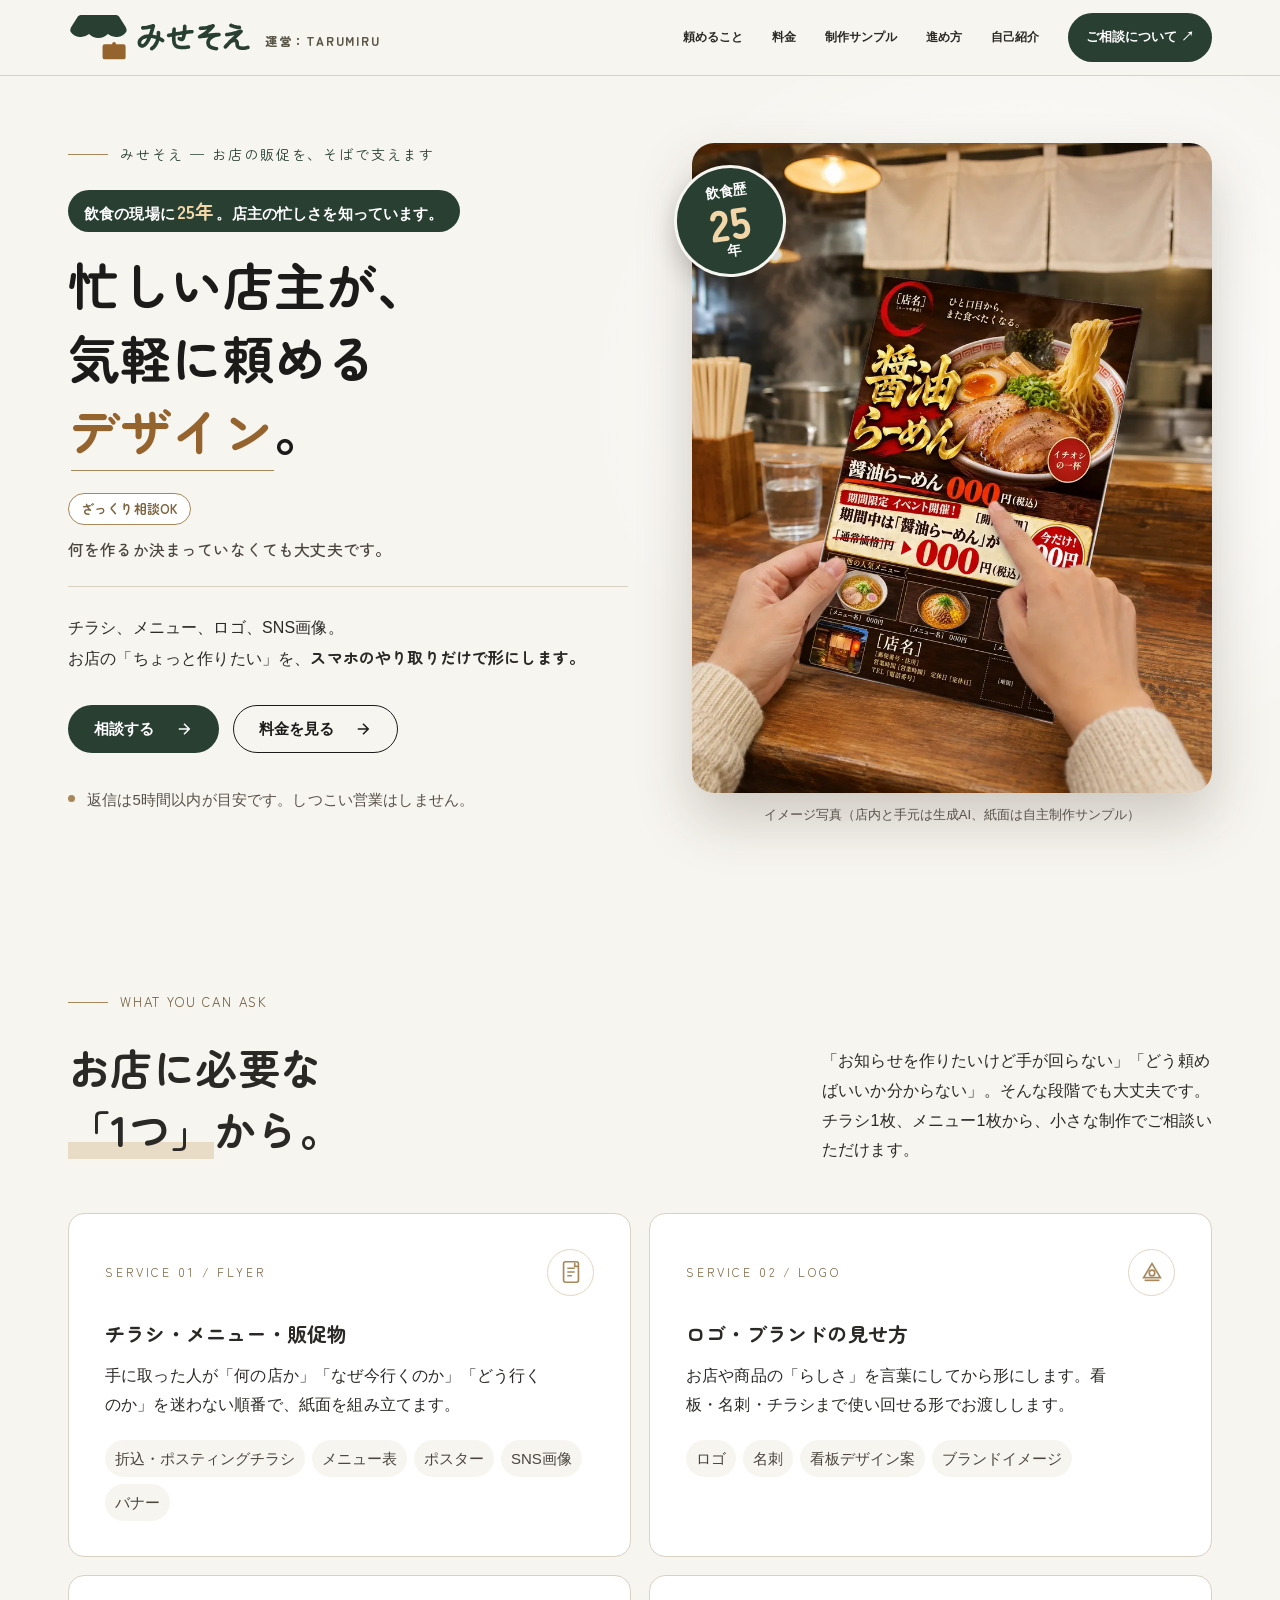
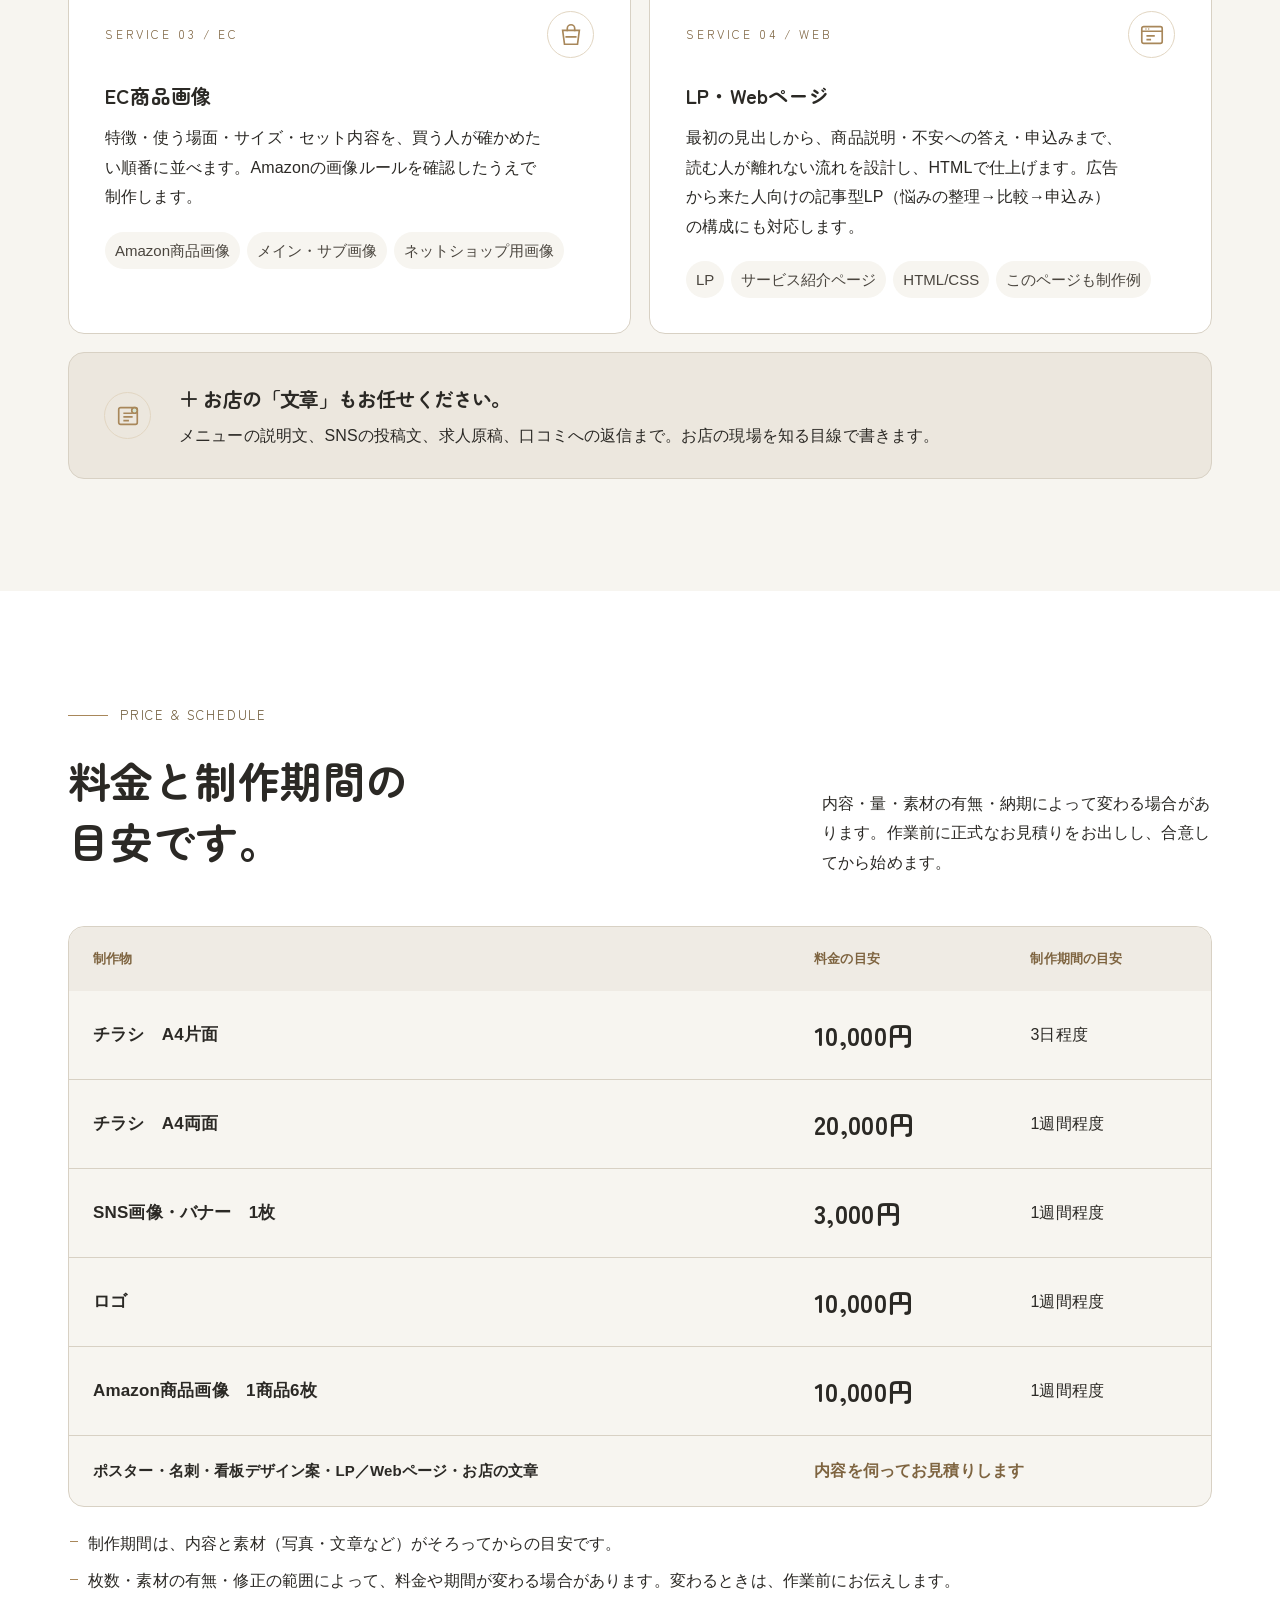
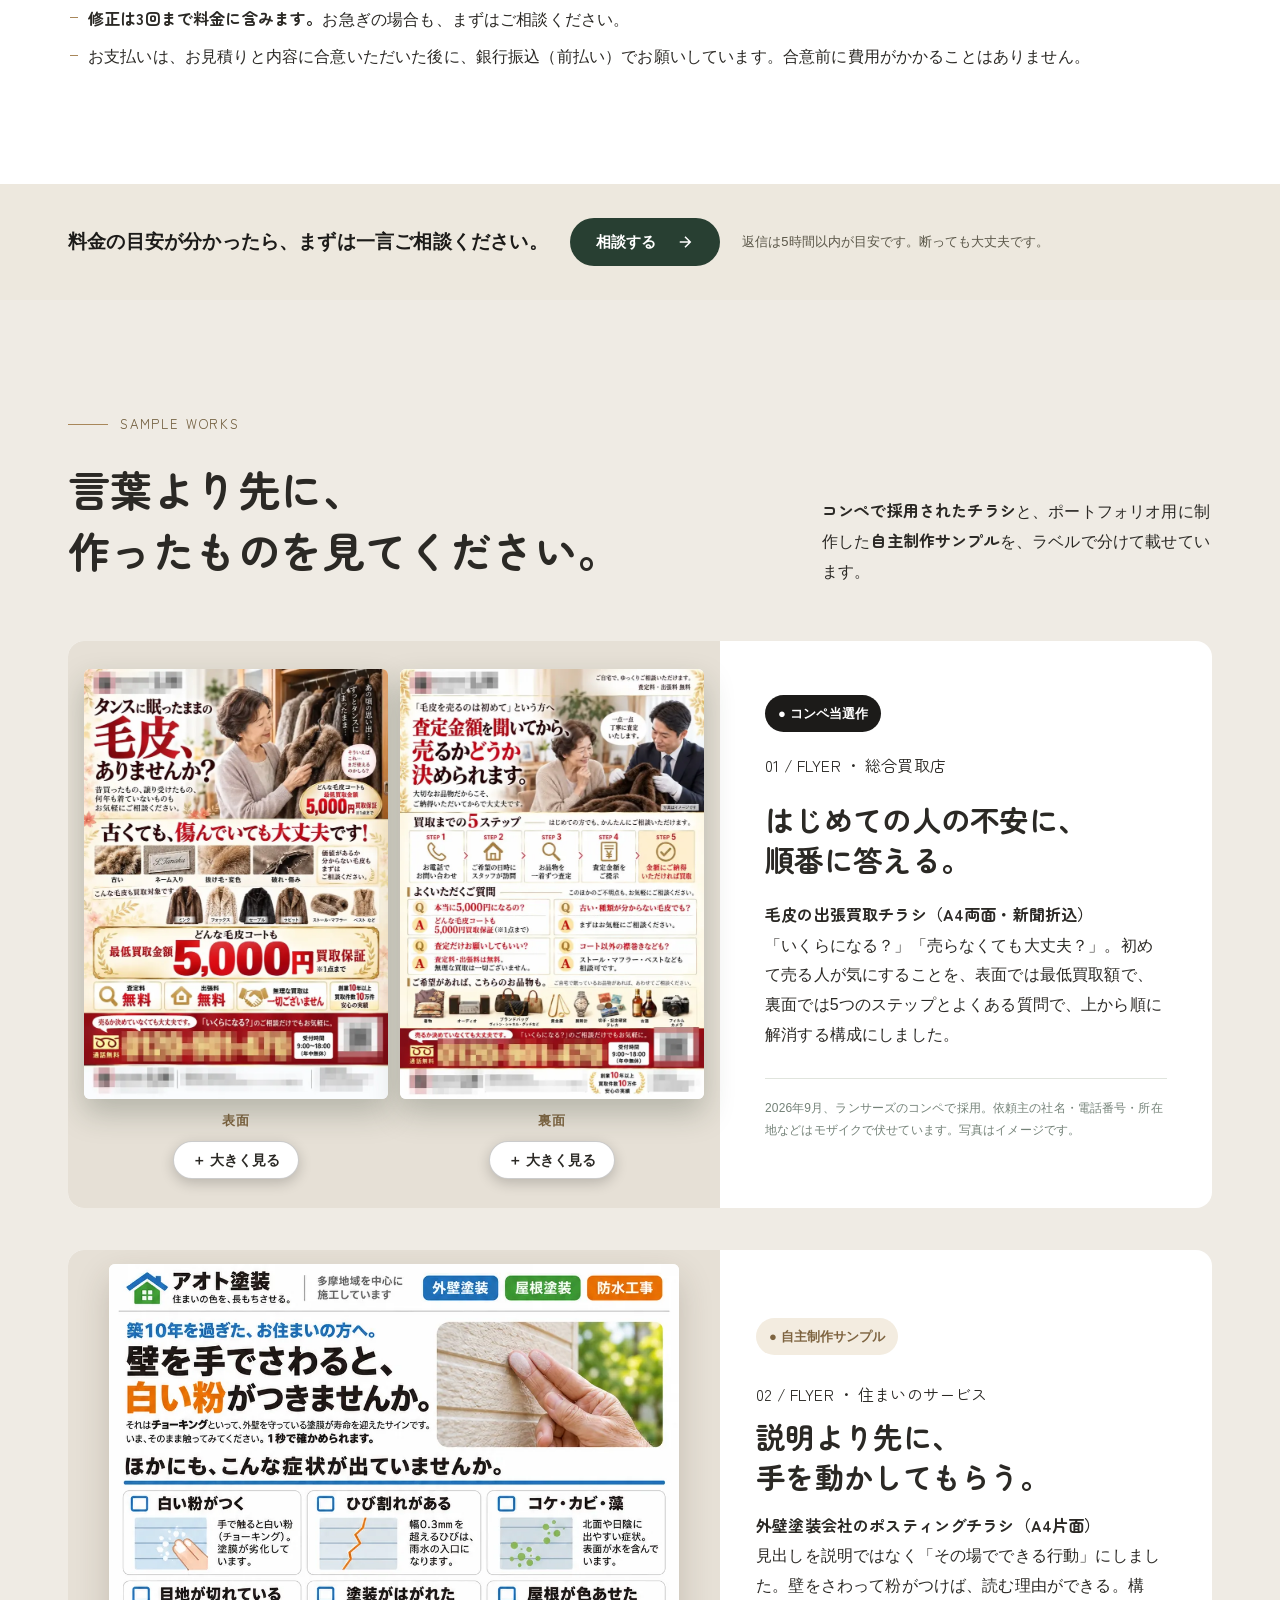
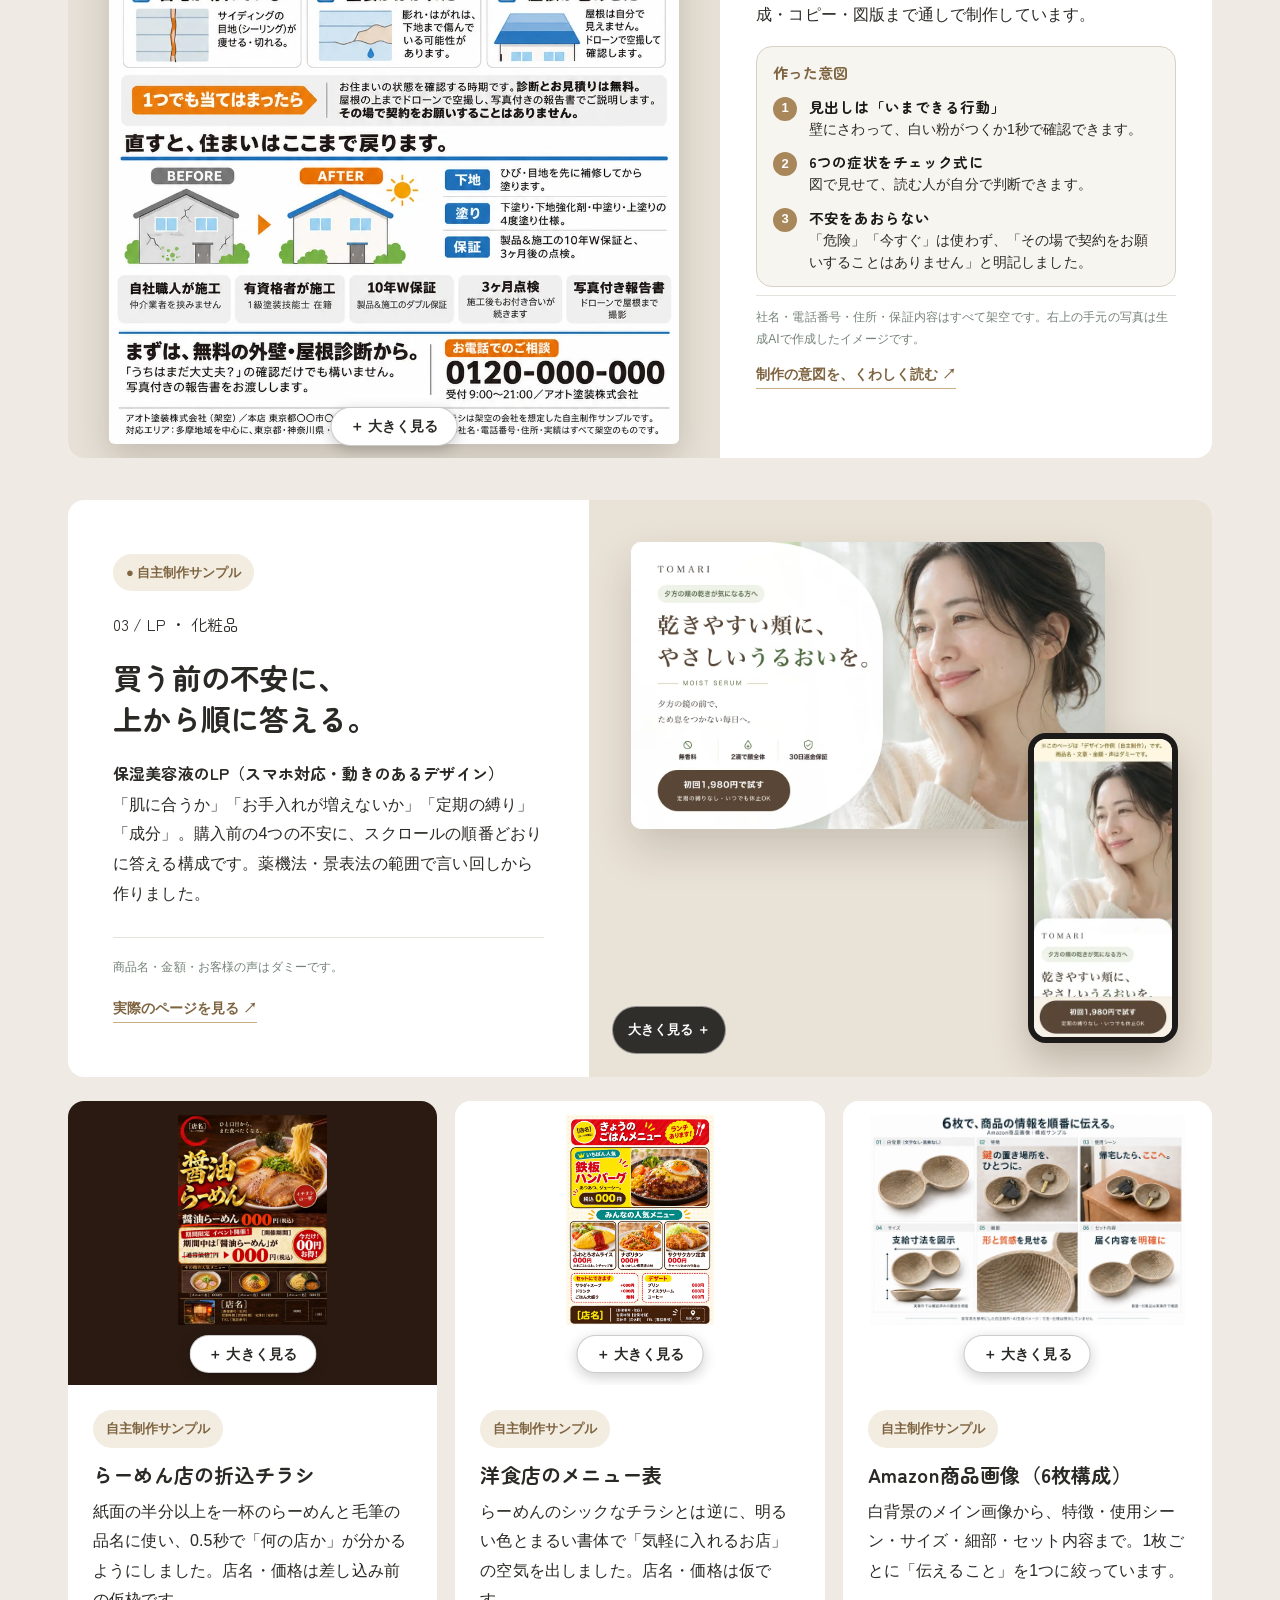
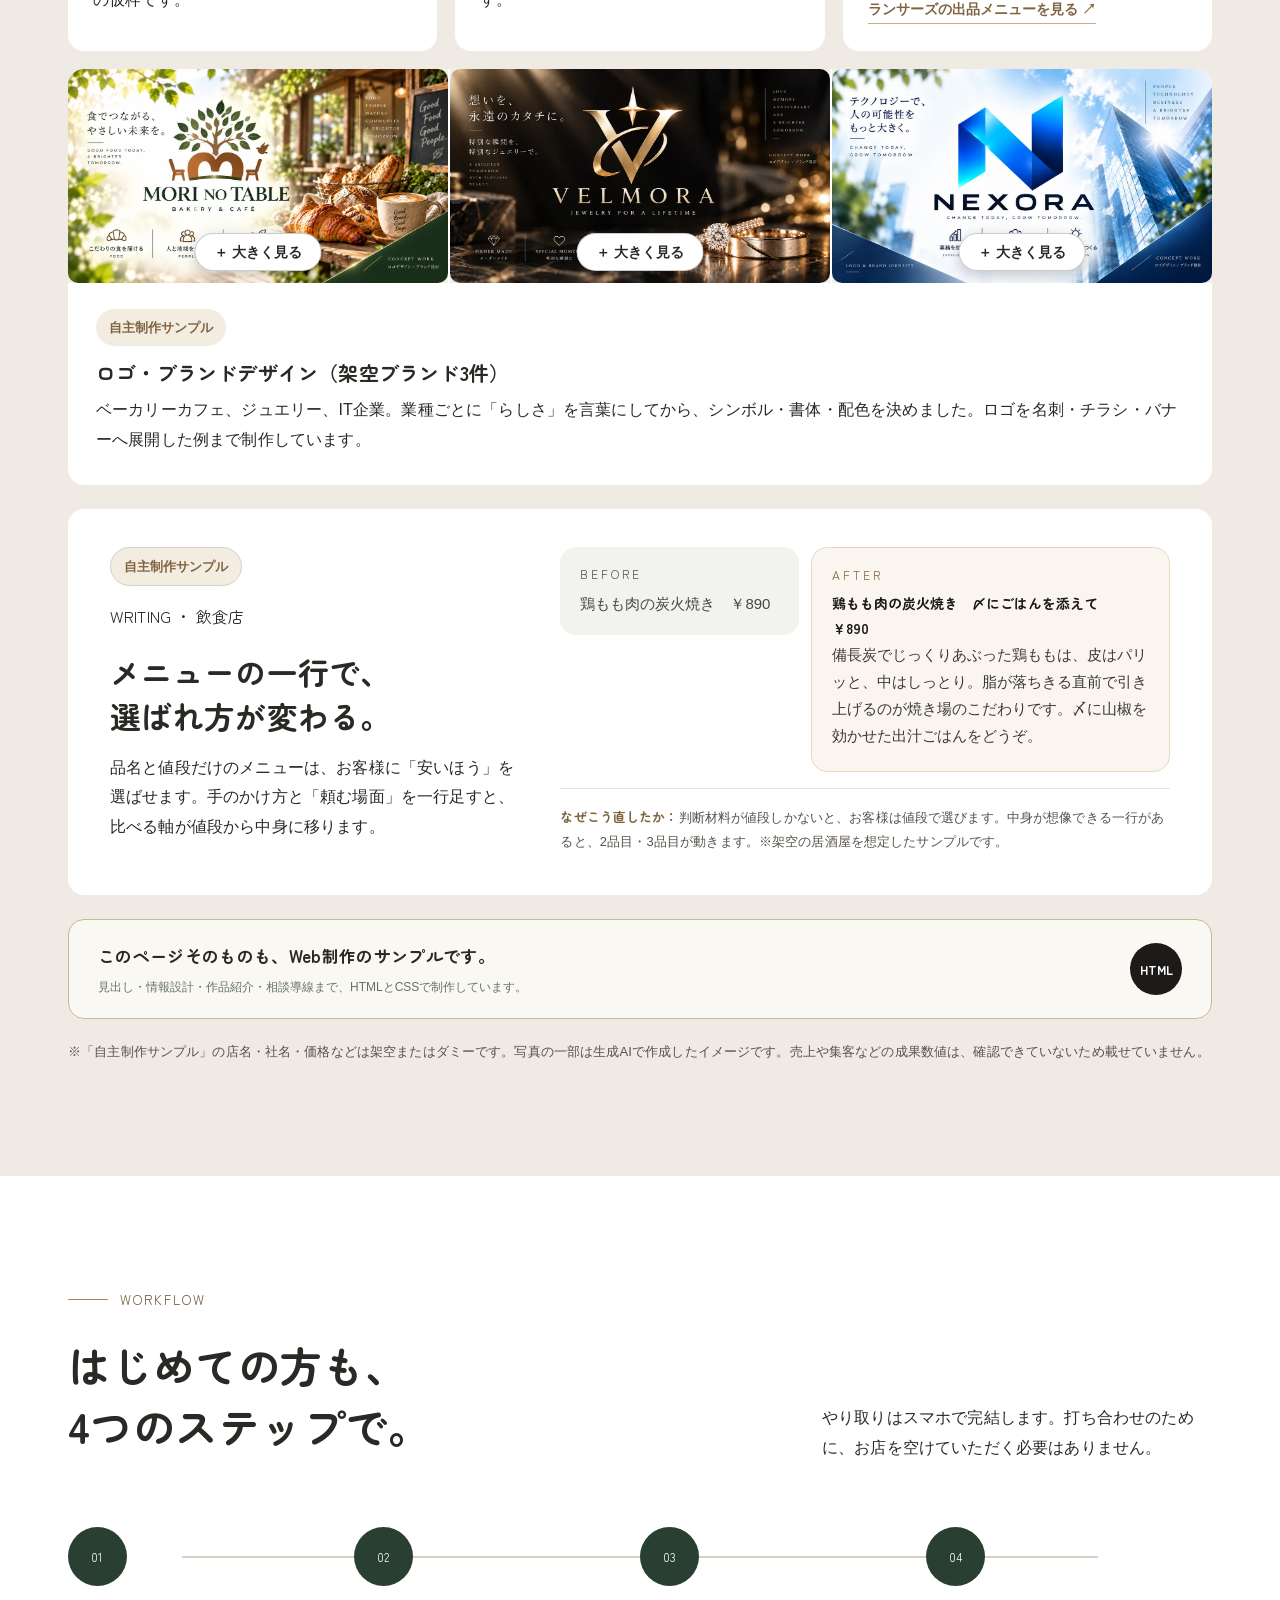
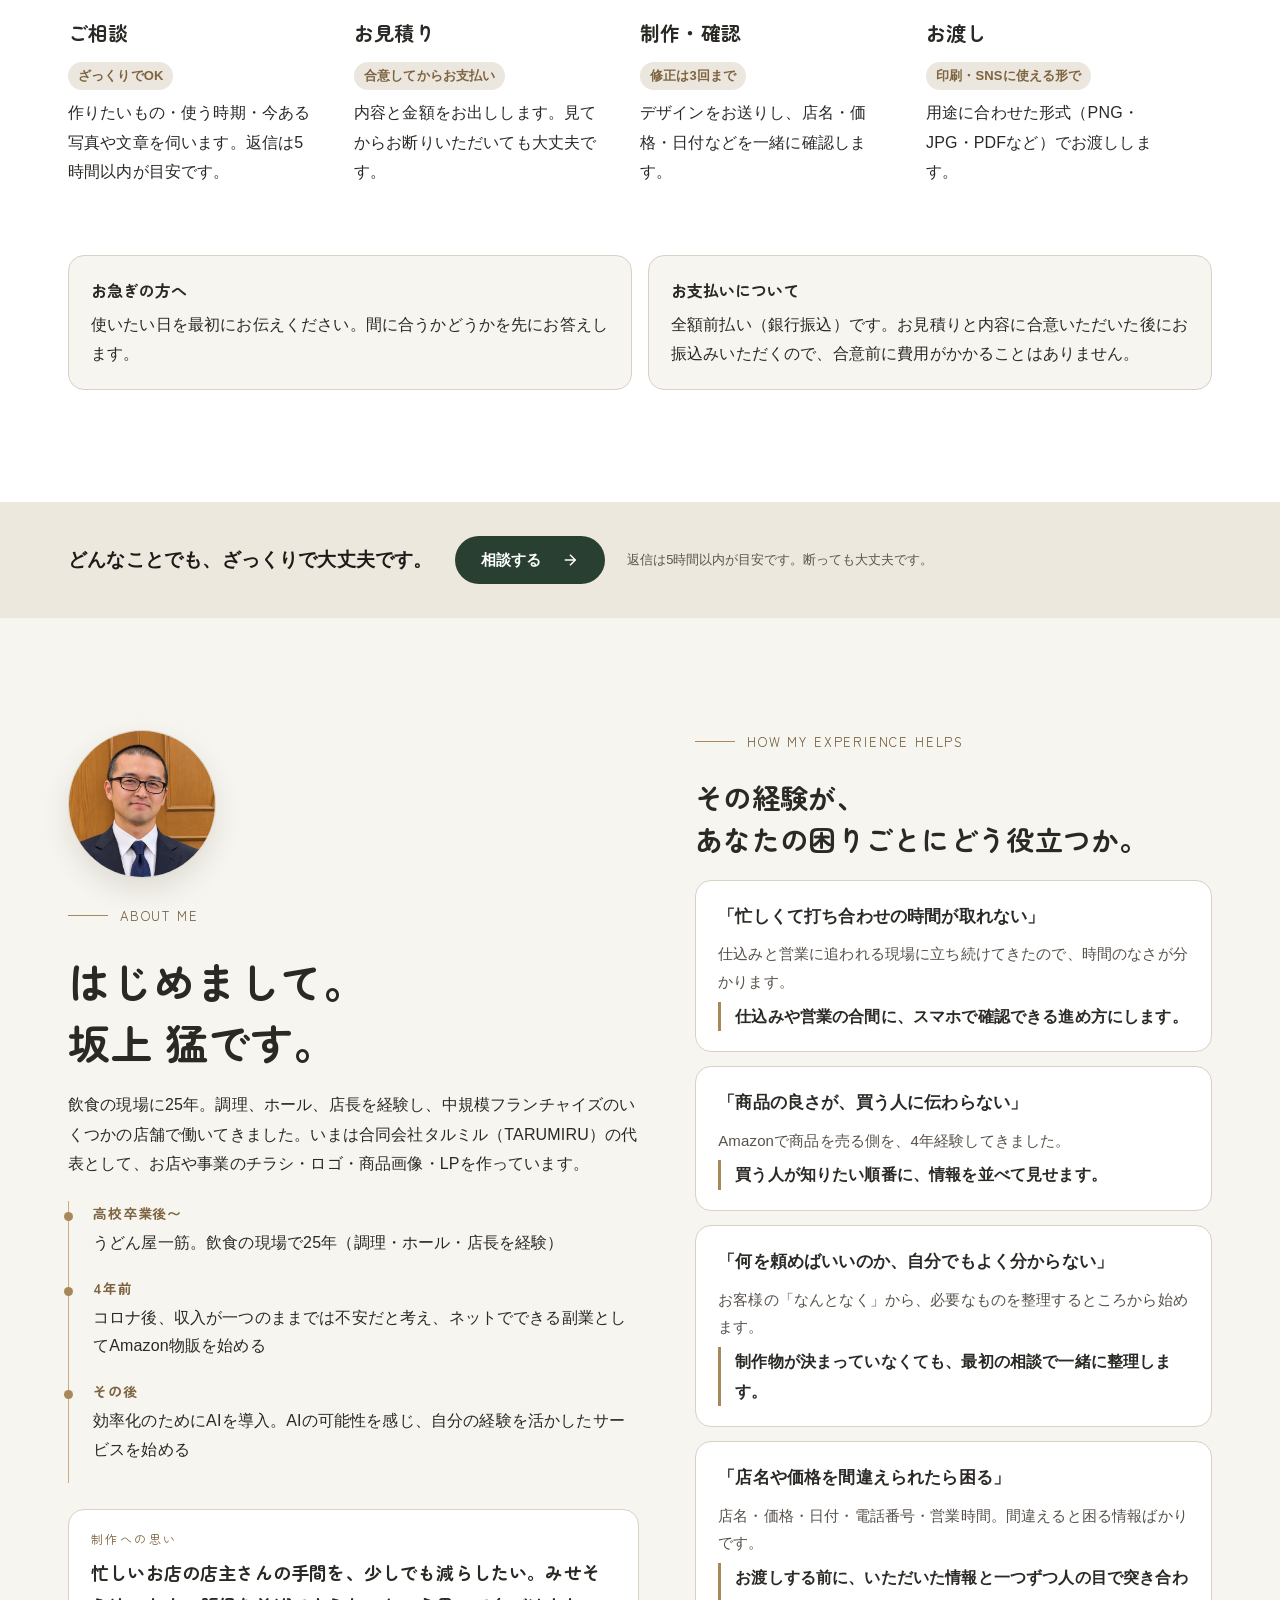
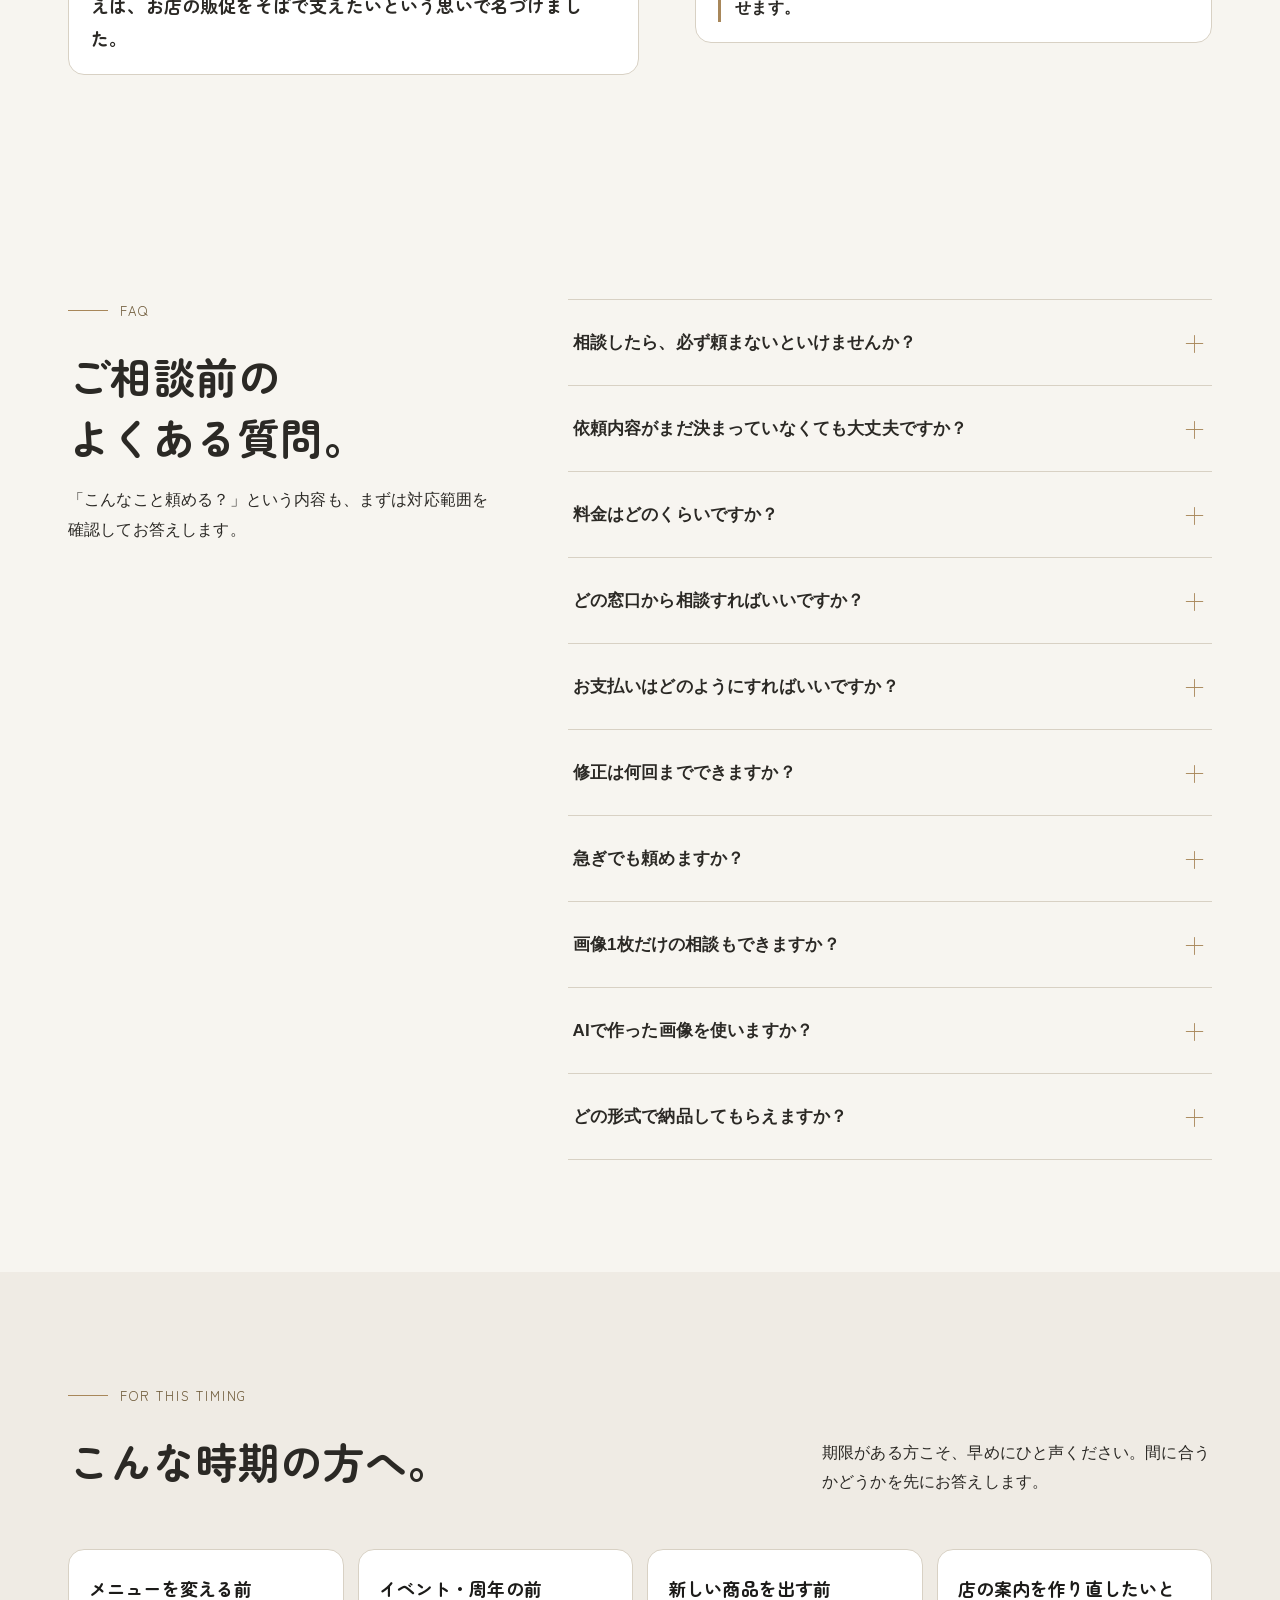
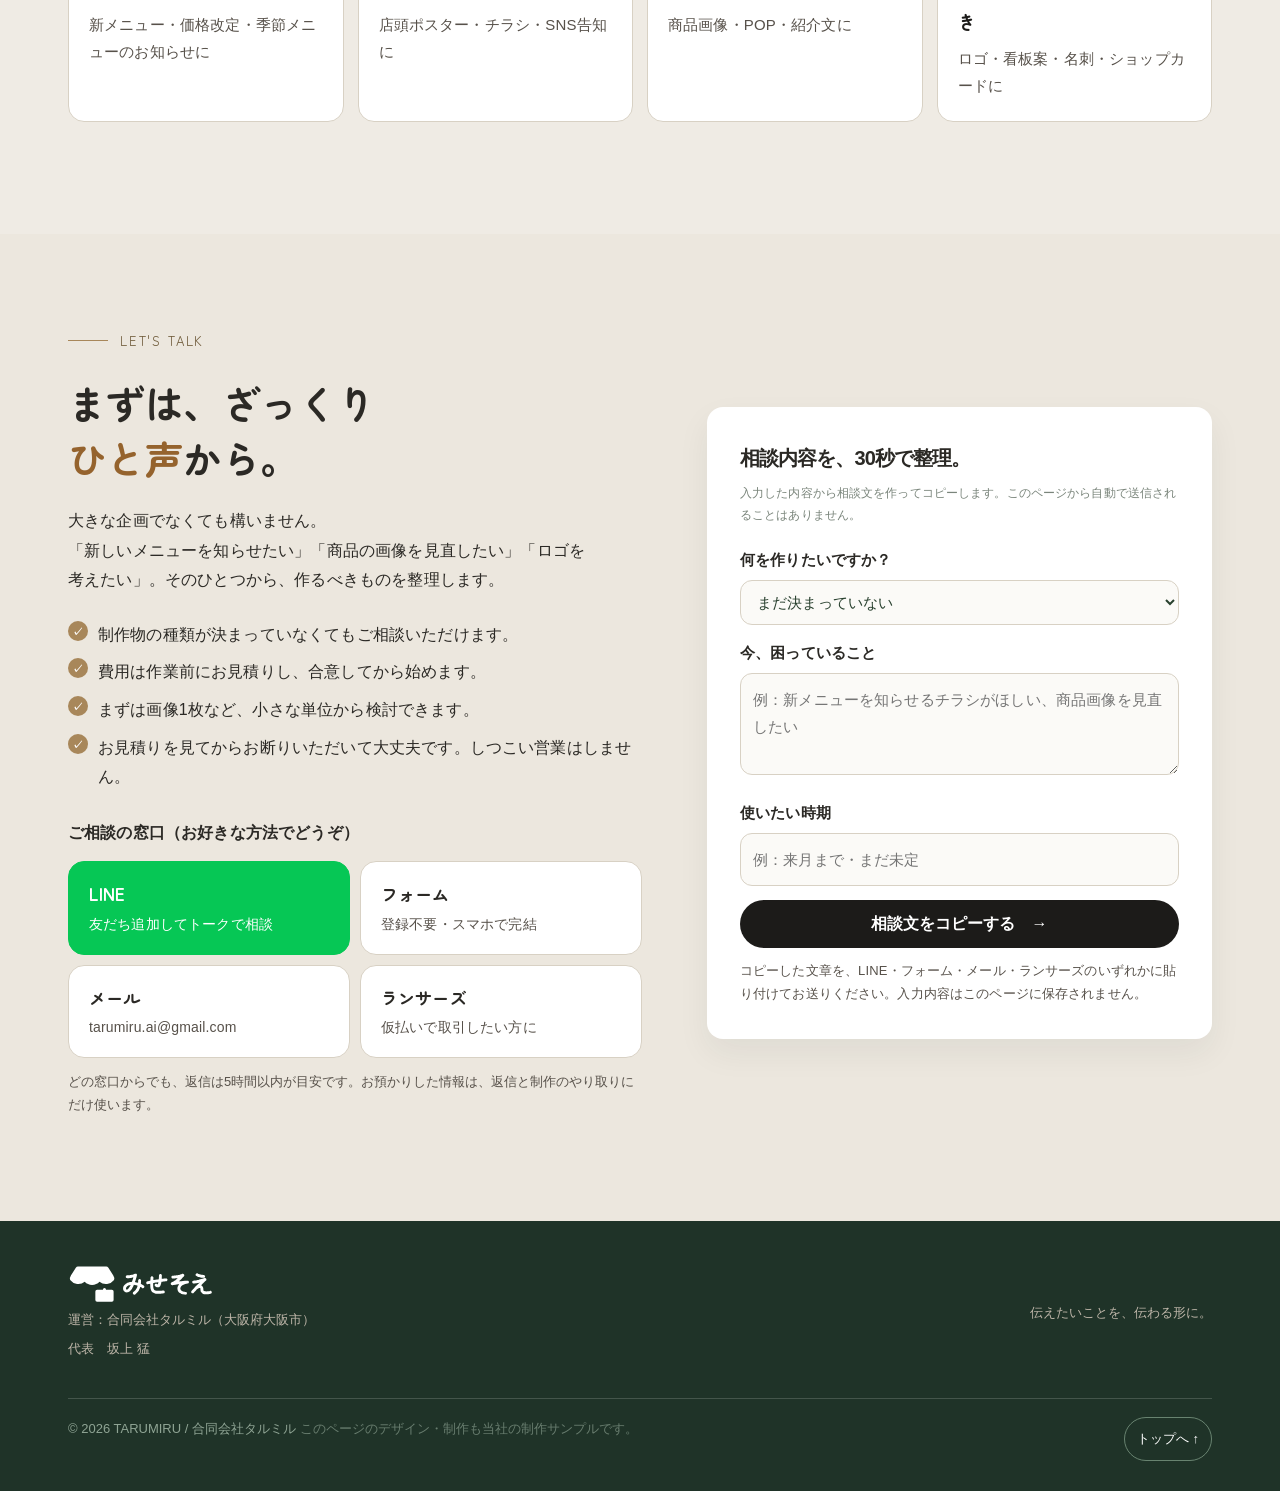
==== commit 7dcfd7e3: "トップLPを更新：FVを手元写真＋飲食25年に、コピー完了表示、返信5時間、LINE窓口を追加 Co-Authored-By: Claude Opus 5.5 <noreply@anthropic.c" ====
--- a/index.html
+++ b/index.html
@@ -503,7 +503,33 @@
 .work-mini button,.view-full,.zoom-btn,button[class*="full"],label.zoom,.shot button{font-size:13px!important}
 .nav-cta{font-size:13px!important}
 figcaption,.hero-art figcaption,.duo-cap,.hero-caption{font-size:13px!important}
-</style></head>
+</style><style id="v26">
+.hero-exp{display:inline-block;line-height:1.5;margin:0 0 16px;padding:7px 16px;border-radius:999px;background:#283F32;color:#fff;font-size:15px;font-weight:700;letter-spacing:.04em}
+.hero-exp b{color:#F2D6A8;font-size:19px;margin:0 2px}
+.hero-scene{position:relative;margin:0 0 0 auto;max-width:520px}
+.hero-scene img{display:block;width:100%;height:auto;aspect-ratio:4/5;object-fit:cover;border-radius:22px;box-shadow:0 26px 56px #3a2e1c38}
+.badge25{position:absolute;left:-18px;top:22px;width:112px;height:112px;border-radius:50%;background:#283F32;color:#fff;display:flex;flex-direction:column;align-items:center;justify-content:center;font-size:14px;font-weight:700;line-height:1.1;box-shadow:0 12px 26px #0003;border:3px solid #F7F5F0;transform:rotate(-8deg)}
+.badge25 b{font-size:44px;font-weight:900;color:#F2D6A8;line-height:1}
+.hero-cap{font-size:12px!important;color:var(--muted);text-align:center;margin-top:10px}
+.form-button{transition:background .2s,transform .15s}
+.form-button.copied{background:#1d3a2a!important;color:#fff;transform:scale(1.02)}
+.copy-result{font-size:15px!important;margin-top:12px}
+.copy-result:empty{display:none}
+.copy-result.ok{color:#1f6b3a!important;background:#e6f2e8;border-radius:10px;padding:10px 14px}
+.copy-result.ng{color:#b3261e!important;background:#fdecea;border-radius:10px;padding:10px 14px}
+.copy-preview{white-space:pre-wrap;font-family:inherit;font-size:14px;line-height:1.7;background:#fff;border:1px dashed #95632D;border-radius:10px;padding:12px 14px;margin:10px 0 0;color:var(--ink);user-select:all;-webkit-user-select:all}
+.copy-toast{position:fixed;left:50%;bottom:24px;transform:translate(-50%,30px);opacity:0;pointer-events:none;background:#283F32;color:#fff;padding:14px 22px;border-radius:999px;font-size:15px;font-weight:700;box-shadow:0 14px 30px #0004;z-index:9999;transition:opacity .25s,transform .25s;max-width:calc(100% - 32px);text-align:center}
+.copy-toast.show{opacity:1;transform:translate(-50%,0)}
+@media(max-width:840px){.hero-scene{margin:0 auto;max-width:460px}}
+@media(max-width:550px){
+.hero-text>.hero-exp{order:0;font-size:13px;padding:6px 12px;margin:0 0 10px!important;width:auto!important;align-self:flex-start!important}
+.hero-exp b{font-size:16px}
+.hero-scene{max-width:100%}
+.hero-scene img{aspect-ratio:1/1;border-radius:16px}
+.badge25{width:82px;height:82px;left:-4px;top:10px;font-size:11px}
+.badge25 b{font-size:31px}
+}
+.channel-line{background:#06C755!important;color:#fff!important;border-color:#06C755!important}.channel-line span{color:#fff!important}</style></head>
 <body>
 <header class="site-header"><div class="container head-inner">
 <a class="wordmark ms-brand" href="#top" aria-label="みせそえ（運営：TARUMIRU） トップへ"><svg class="ms-logo" height="40" xmlns="http://www.w3.org/2000/svg" viewBox="0 0 674 175" role="img" aria-label="みせそえ"><path fill="#283F32" d="M46 7H176Q182 7 186 13L208 47Q217 61 212 69A47 47 0 0 1 145 77A47 47 0 0 1 77 77A47 47 0 0 1 10 69Q5 61 14 47L36 13Q40 7 46 7Z"/><path fill="#95632D" d="M168 106a7 7 0 0 1 7 7v1H202a8 8 0 0 1 8 8V161a8 8 0 0 1-8 8H134a8 8 0 0 1-8-8V122a8 8 0 0 1 8-8H161v-1a7 7 0 0 1 7-7Z"/><g transform="translate(250 34.3) scale(0.95)"><path fill="#283F32" fill-rule="evenodd" d="M55.56 107.28C51.53 105.67 49.77 100.92 51.91 97.38C52.64 96.15 53.50 95.38 56.90 92.88C62.52 88.73 67.21 82.71 70.44 75.50C70.72 74.88 71.18 73.86 71.47 73.22C71.76 72.59 72.00 71.91 72.01 71.72C72.01 71.53 72.23 70.92 72.50 70.38C72.77 69.83 72.99 69.20 72.99 68.99C73.00 68.78 73.22 67.97 73.50 67.19C74.45 64.48 73.90 63.61 70.88 63.08C70.46 63.01 69.45 62.75 68.62 62.50C67.07 62.04 65.54 61.70 62.75 61.21C61.86 61.06 60.11 60.73 58.88 60.49C56.28 59.99 56.11 60.06 55.38 61.82C54.58 63.74 51.11 71.17 50.73 71.75C50.60 71.96 50.27 72.58 50.00 73.12C49.73 73.67 49.40 74.29 49.26 74.50C49.13 74.71 48.65 75.53 48.20 76.33C47.74 77.14 47.18 78.09 46.94 78.46C46.71 78.83 46.28 79.52 46.00 80.00C44.55 82.49 40.51 87.52 38.01 89.95C35.01 92.86 31.25 95.14 27.12 96.53C24.44 97.44 18.11 97.38 15.75 96.43C11.78 94.84 8.40 92.05 6.99 89.18C6.77 88.74 6.47 88.15 6.33 87.88C5.75 86.79 5.16 85.29 4.58 83.38C3.72 80.57 3.66 74.19 4.47 71.90C4.76 71.09 5.00 70.27 5.00 70.09C5.00 69.70 6.90 65.65 7.50 64.75C7.73 64.41 8.25 63.63 8.65 63.02C10.59 60.06 17.15 54.17 19.83 52.98C20.13 52.85 20.99 52.35 21.75 51.88C22.51 51.41 23.27 51.02 23.45 51.01C23.63 51.00 24.19 50.79 24.70 50.52C25.21 50.26 26.19 49.82 26.88 49.54C28.01 49.08 28.74 48.84 32.62 47.66C33.31 47.46 34.33 47.21 34.88 47.12C35.42 47.03 37.03 46.74 38.45 46.48C39.87 46.22 41.79 46.00 42.73 46.00C43.66 46.00 44.94 45.93 45.57 45.84C46.81 45.67 46.62 45.94 47.75 42.75C47.92 42.27 48.27 41.39 48.53 40.81C48.79 40.22 49.00 39.56 49.00 39.35C49.00 39.14 49.21 38.44 49.47 37.80C49.72 37.15 50.41 35.11 51.00 33.25C51.58 31.39 52.27 29.27 52.53 28.54C52.79 27.81 53.00 27.02 53.00 26.79C53.00 26.56 53.17 26.05 53.38 25.66C54.28 23.93 53.55 23.58 50.94 24.50C50.15 24.77 49.27 25.00 48.97 25.00C48.68 25.00 47.58 25.22 46.53 25.48C41.51 26.75 33.41 27.77 27.12 27.94C22.36 28.06 22.36 28.06 20.87 27.31C16.32 25.00 15.49 19.00 19.28 15.81C21.06 14.31 21.52 14.20 26.75 13.99C29.43 13.88 32.72 13.61 34.06 13.40C35.40 13.18 36.90 13.00 37.40 13.00C37.90 13.00 38.95 12.83 39.75 12.63C40.54 12.42 41.85 12.15 42.66 12.03C45.39 11.62 53.13 9.52 55.80 8.46C56.44 8.21 57.11 8.00 57.29 8.00C57.59 8.00 58.62 7.63 61.55 6.47C63.39 5.73 66.05 5.83 67.61 6.69C71.27 8.70 72.16 12.19 70.42 17.62C70.20 18.31 69.78 19.72 69.48 20.75C69.17 21.78 68.73 23.24 68.50 24.00C68.01 25.56 67.29 27.99 66.48 30.75C66.18 31.78 65.74 33.19 65.51 33.88C65.27 34.56 64.59 36.64 64.00 38.50C63.41 40.36 62.74 42.38 62.50 43.00C61.23 46.34 61.28 46.99 62.84 47.00C64.00 47.00 71.78 48.74 74.31 49.56C76.82 50.37 76.74 50.58 76.92 43.36C77.06 37.79 77.11 37.29 77.65 36.12C80.26 30.49 87.83 30.62 90.39 36.33C91.07 37.85 91.07 37.85 90.92 43.36C90.83 46.40 90.59 50.21 90.37 51.83C89.94 54.98 90.13 56.00 91.14 56.00C91.58 56.00 97.64 59.44 100.00 61.04C106.09 65.15 107.08 66.39 107.08 69.88C107.07 75.97 100.42 78.86 95.43 74.94C94.12 73.91 89.75 71.00 89.51 71.00C89.40 71.00 89.02 70.77 88.66 70.48C87.71 69.74 87.23 69.94 86.86 71.25C86.68 71.87 86.36 72.99 86.14 73.75C85.92 74.51 85.58 75.48 85.37 75.91C85.17 76.35 85.00 76.82 85.00 76.97C85.00 77.21 84.76 77.80 83.49 80.62C82.80 82.17 81.51 84.83 81.25 85.25C81.12 85.46 80.65 86.28 80.20 87.08C79.02 89.17 79.00 89.20 77.66 91.18C74.24 96.25 68.30 102.25 63.79 105.17C63.01 105.68 62.18 106.26 61.93 106.46C60.54 107.64 57.46 108.03 55.56 107.28ZM304.50 107.49C304.02 107.38 302.29 107.16 300.65 107.01C299.02 106.86 297.58 106.67 297.45 106.60C297.33 106.52 296.41 106.31 295.42 106.12C292.95 105.67 289.51 104.76 288.70 104.34C288.33 104.16 287.85 104.00 287.63 104.00C287.41 104.00 286.31 103.55 285.19 103.00C284.07 102.45 283.03 102.00 282.89 101.99C282.63 101.98 279.77 100.27 277.78 98.94C276.72 98.22 272.00 93.56 272.00 93.23C272.00 93.12 271.55 92.36 271.00 91.53C270.45 90.70 270.00 89.88 270.00 89.69C270.00 89.51 269.84 89.14 269.65 88.87C268.71 87.52 267.66 83.10 267.34 79.14C267.18 77.09 268.02 70.92 268.62 69.76C268.83 69.35 269.00 68.85 269.00 68.65C269.00 67.47 272.08 62.14 274.46 59.18C275.29 58.15 275.74 57.39 275.60 57.25C275.46 57.11 274.13 57.21 272.25 57.50C270.53 57.77 267.44 58.22 265.38 58.51C263.31 58.80 260.37 59.25 258.84 59.52C257.30 59.78 255.70 60.00 255.28 60.00C254.86 60.00 253.47 60.21 252.19 60.48C250.92 60.74 249.09 61.08 248.12 61.22C247.16 61.37 245.87 61.60 245.25 61.73C239.14 63.06 234.95 60.38 234.96 55.14C234.97 51.84 236.22 50.17 240.25 48.05C241.80 47.23 243.88 46.07 245.35 45.21C247.48 43.97 247.34 44.05 250.00 42.36C251.74 41.26 254.40 39.50 255.44 38.76C256.02 38.34 256.94 37.69 257.48 37.31C259.39 35.97 263.42 32.87 266.00 30.77C269.93 27.57 270.27 26.96 267.74 27.63C266.99 27.83 265.98 28.00 265.50 28.01C265.02 28.01 263.73 28.18 262.62 28.39C260.60 28.76 257.91 28.99 249.41 29.53C243.71 29.89 242.07 29.55 240.21 27.64C236.83 24.17 237.46 19.42 241.68 16.53C242.41 16.03 243.05 15.94 247.93 15.62C250.93 15.43 254.39 15.20 255.62 15.12C259.54 14.86 267.29 13.61 271.75 12.52C277.40 11.13 281.39 10.00 282.80 9.40C283.32 9.18 283.92 9.00 284.14 9.00C284.37 9.00 284.90 8.84 285.34 8.64C286.07 8.30 286.83 8.01 289.00 7.25C289.48 7.08 290.36 6.73 290.94 6.47C296.44 4.06 302.74 10.09 300.32 15.43C298.50 19.45 284.97 33.39 275.38 41.13C272.90 43.12 273.54 43.45 278.50 42.72C285.62 41.68 302.20 40.38 312.13 40.09C317.64 39.92 317.64 39.92 319.21 40.63C326.35 43.83 324.27 53.49 316.31 54.08C308.87 54.63 300.76 57.07 294.07 60.76C290.67 62.63 285.87 66.84 284.10 69.50C278.97 77.21 281.03 85.56 289.01 89.41C292.25 90.97 299.12 93.01 301.13 93.00C302.97 92.99 309.17 94.09 310.00 94.57C317.45 98.89 312.94 109.49 304.50 107.49ZM402.62 106.03C398.42 105.73 393.49 104.45 389.94 102.71C386.86 101.21 383.35 98.01 381.91 95.38C381.68 94.96 381.40 94.46 381.28 94.25C380.64 93.16 380.00 91.50 380.00 90.96C380.00 90.62 379.82 89.73 379.60 88.99C379.33 88.07 379.14 86.05 379.02 82.75C378.78 75.89 378.44 75.44 373.92 75.88C372.93 75.97 371.63 76.26 371.03 76.52C370.43 76.79 369.80 77.00 369.63 77.00C369.36 77.00 366.89 78.21 365.79 78.88C362.84 80.68 362.16 81.30 358.04 85.88C356.18 87.94 353.52 90.86 352.12 92.38C350.72 93.89 348.69 96.11 347.61 97.32C346.41 98.67 345.13 99.82 344.30 100.29C339.85 102.84 333.99 99.40 334.00 94.25C334.01 91.60 335.03 90.20 344.13 80.38C345.53 78.86 348.14 75.99 349.94 74.00C351.73 72.01 353.46 70.16 353.79 69.89C354.56 69.24 365.00 59.26 369.12 55.22C370.91 53.46 372.97 51.50 373.69 50.86C375.81 48.96 375.28 48.55 371.88 49.47C368.93 50.27 362.02 51.73 357.62 52.48C347.98 54.13 344.87 54.33 343.05 53.40C337.60 50.61 337.57 43.47 343.00 40.74C343.75 40.36 344.87 40.11 346.38 39.97C347.61 39.86 349.64 39.60 350.88 39.40C358.04 38.23 359.51 37.96 362.12 37.40C363.23 37.16 364.97 36.76 366.00 36.51C367.88 36.04 369.07 35.76 371.88 35.12C372.70 34.93 373.94 34.61 374.62 34.41C375.31 34.20 376.77 33.79 377.88 33.49C384.31 31.73 392.07 29.50 395.25 28.49C400.71 26.76 402.03 26.65 404.11 27.73C406.72 29.09 408.00 31.16 408.00 34.01C408.00 36.60 407.35 37.86 404.70 40.38C402.50 42.48 391.29 53.27 389.12 55.38C388.27 56.20 386.32 58.09 384.79 59.58C383.25 61.07 382.00 62.38 382.00 62.49C382.00 62.60 382.64 63.01 383.43 63.39C385.47 64.39 386.74 65.30 388.02 66.67C389.17 67.90 391.00 70.71 391.00 71.23C391.00 71.39 391.21 71.94 391.47 72.45C392.63 74.72 392.83 75.94 393.00 81.50C393.20 88.06 393.46 88.72 396.47 90.32C397.28 90.75 397.96 90.96 400.99 91.75C403.71 92.45 414.34 92.24 417.62 91.41C418.45 91.20 419.63 90.93 420.25 90.79C421.54 90.52 422.66 90.14 424.19 89.47C425.83 88.75 428.68 88.82 430.20 89.62C432.96 91.07 434.00 92.78 434.00 95.89C434.00 99.61 432.31 101.52 427.50 103.23C425.09 104.09 420.47 105.17 416.62 105.77C414.78 106.06 405.51 106.23 402.62 106.03ZM167.88 103.01C161.65 102.52 154.90 100.62 150.55 98.13C149.82 97.72 149.02 97.26 148.77 97.12C145.69 95.37 142.06 91.14 140.09 87.00C136.99 80.52 135.99 74.43 135.64 60.00C135.58 57.46 135.52 55.29 135.51 55.19C135.49 54.82 133.30 55.01 131.75 55.50C130.89 55.78 129.95 56.00 129.65 56.00C129.36 56.00 128.34 56.23 127.37 56.52C122.21 58.05 118.52 56.88 116.72 53.12C114.50 48.50 117.58 43.98 123.62 43.00C124.38 42.88 125.59 42.61 126.31 42.41C127.03 42.20 128.19 41.93 128.88 41.79C129.56 41.65 130.63 41.42 131.25 41.28C131.87 41.14 133.03 40.90 133.84 40.74C134.64 40.58 135.49 40.26 135.72 40.03C136.19 39.56 136.62 35.61 136.99 28.50C137.22 24.00 137.59 22.78 139.20 21.15C142.64 17.66 147.81 18.36 150.26 22.65C151.12 24.15 151.24 26.83 150.73 33.32C150.58 35.23 150.52 36.85 150.60 36.93C150.86 37.19 152.80 37.02 155.38 36.51C156.75 36.24 158.55 35.91 159.38 35.78C162.19 35.33 164.37 34.96 167.00 34.48C168.44 34.22 169.91 34.00 170.25 34.00C171.17 34.00 176.58 32.96 176.89 32.72C177.20 32.48 177.67 25.37 177.89 17.75C178.02 13.29 178.11 12.50 178.55 11.63C181.70 5.42 190.20 6.62 191.78 13.50C191.99 14.43 191.64 27.92 191.36 29.68C191.13 31.09 191.55 31.17 195.52 30.52C197.23 30.23 199.09 30.00 199.65 30.00C200.22 30.00 202.36 29.77 204.40 29.49C210.46 28.66 214.33 28.70 215.84 29.60C221.09 32.75 220.38 40.27 214.65 42.24C213.81 42.53 211.88 42.83 209.82 42.99C207.92 43.14 205.76 43.37 205.00 43.50C204.24 43.63 202.29 43.86 200.66 44.00C199.03 44.14 196.74 44.42 195.57 44.63C194.39 44.83 192.78 45.00 191.99 45.00C191.05 45.00 190.41 45.13 190.17 45.36C189.82 45.71 189.00 48.82 189.00 49.79C189.00 50.38 188.15 54.06 187.51 56.25C187.24 57.14 186.92 58.27 186.79 58.75C184.96 65.36 182.20 69.46 178.37 71.26C176.68 72.05 176.52 72.08 173.38 72.09C169.18 72.10 166.82 71.36 161.04 68.24C158.13 66.66 156.91 64.76 156.89 61.75C156.87 58.81 158.11 56.78 160.82 55.32C162.77 54.28 167.33 55.07 169.11 56.77C169.24 56.90 169.54 57.00 169.77 57.00C170.00 57.00 170.32 57.16 170.48 57.35C170.89 57.85 171.66 57.99 172.13 57.65C172.50 57.38 174.00 53.37 174.00 52.65C174.00 52.46 174.22 51.61 174.50 50.75C175.04 49.06 175.14 47.87 174.76 47.63C174.63 47.55 173.76 47.60 172.82 47.75C167.49 48.59 158.69 50.10 152.07 51.30C149.57 51.75 149.64 51.53 149.69 58.53C149.85 81.05 152.21 85.70 164.84 88.48C169.42 89.49 183.61 89.44 190.62 88.40C194.91 87.76 197.32 87.45 198.92 87.32C205.39 86.79 208.92 94.69 204.27 99.26C202.81 100.69 200.03 101.39 192.38 102.26C191.00 102.42 189.09 102.64 188.12 102.76C185.70 103.07 170.92 103.25 167.88 103.01ZM24.79 82.43C29.14 80.12 33.77 74.18 38.54 64.77C40.22 61.46 40.54 60.50 39.95 60.50C38.89 60.50 33.56 61.85 32.12 62.48C31.71 62.66 30.28 63.30 28.50 64.10C24.65 65.84 20.34 70.00 18.63 73.62C17.24 76.57 17.96 81.98 19.88 82.99C20.71 83.43 23.52 83.11 24.79 82.43ZM387.62 26.02C385.49 25.86 381.96 25.28 379.50 24.70C373.67 23.31 372.89 23.11 371.12 22.49C366.99 21.06 366.21 20.77 365.25 20.33C364.77 20.11 364.04 19.79 363.62 19.62C361.09 18.55 358.24 17.01 357.40 16.26C353.64 12.87 354.94 6.52 359.75 4.77C362.17 3.89 363.28 4.07 367.43 6.03C368.56 6.56 369.60 7.00 369.75 7.00C369.89 7.00 370.42 7.22 370.93 7.50C371.45 7.77 372.01 8.00 372.18 8.00C372.35 8.00 372.97 8.21 373.56 8.47C374.14 8.73 375.47 9.19 376.50 9.49C377.53 9.79 378.93 10.21 379.60 10.42C380.28 10.63 381.46 10.89 382.23 11.01C383.00 11.13 384.41 11.39 385.38 11.60C386.34 11.80 389.09 12.08 391.50 12.21C396.81 12.51 397.79 12.80 399.59 14.61C402.82 17.85 402.25 22.58 398.29 25.31C397.12 26.12 397.12 26.12 393.50 26.16C391.51 26.18 388.86 26.12 387.62 26.02Z"/></g></svg><small class="ms-by">運営：TARUMIRU</small></a>
@@ -512,12 +538,12 @@
 </div><div class="progress" id="progress"></div></header>
 <main>
 <section class="hero" id="top"><div class="container hero-grid">
-<div class="hero-text reveal"><p class="eyebrow ms-eyebrow">みせそえ ─ お店の販促を、そばで支えます</p><h1>忙しい店主が、<br>気軽に頼める<br><span class="accent">デザイン</span>。</h1>
+<div class="hero-text reveal"><p class="eyebrow ms-eyebrow">みせそえ ─ お店の販促を、そばで支えます</p><p class="hero-exp">飲食の現場に<b>25年</b>。店主の忙しさを知っています。</p><h1>忙しい店主が、<br>気軽に頼める<br><span class="accent">デザイン</span>。</h1>
 <p class="hero-sub"><span class="easy-tag">ざっくり相談OK</span>何を作るか決まっていなくても大丈夫です。</p>
 <p class="hero-lead">チラシ、メニュー、ロゴ、SNS画像。<br>お店の「ちょっと作りたい」を、<strong>スマホのやり取りだけで形にします。</strong></p>
 <div class="hero-actions"><a class="btn btn-primary" href="#contact">相談する <svg viewBox="0 0 24 24" fill="none" stroke="currentColor" stroke-width="2"><path d="M5 12h14m-7-7 7 7-7 7"/></svg></a><a class="btn btn-ghost" href="#price">料金を見る <svg viewBox="0 0 24 24" fill="none" stroke="currentColor" stroke-width="2"><path d="M5 12h14m-7-7 7 7-7 7"/></svg></a></div>
-<p class="hero-note">返信は24時間以内が目安です。しつこい営業はしません。</p></div>
-<div class="hero-art reveal"><div class="hero-duo"><figure class="duo-a"><img src="[data-uri]" alt="醤油らーめん店の折込チラシ（自主制作サンプル）"></figure><figure class="duo-b"><img src="[data-uri]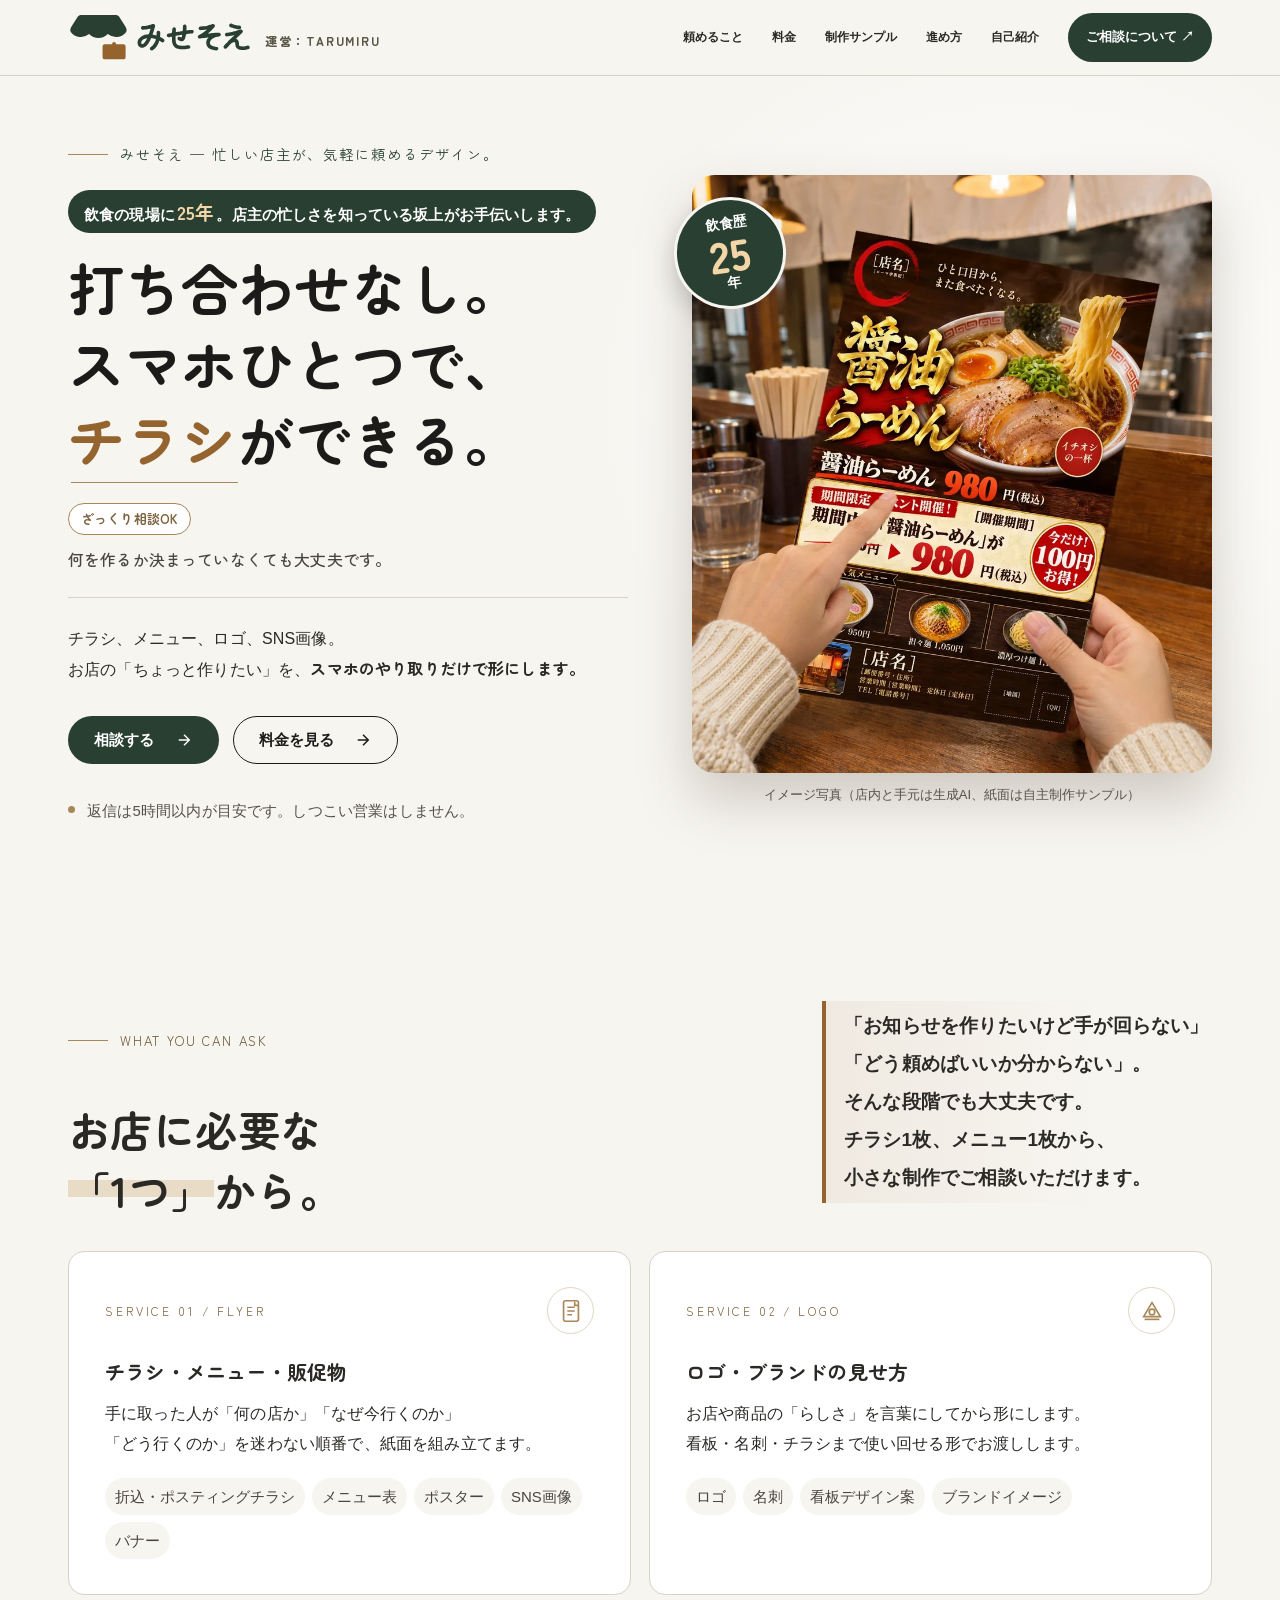
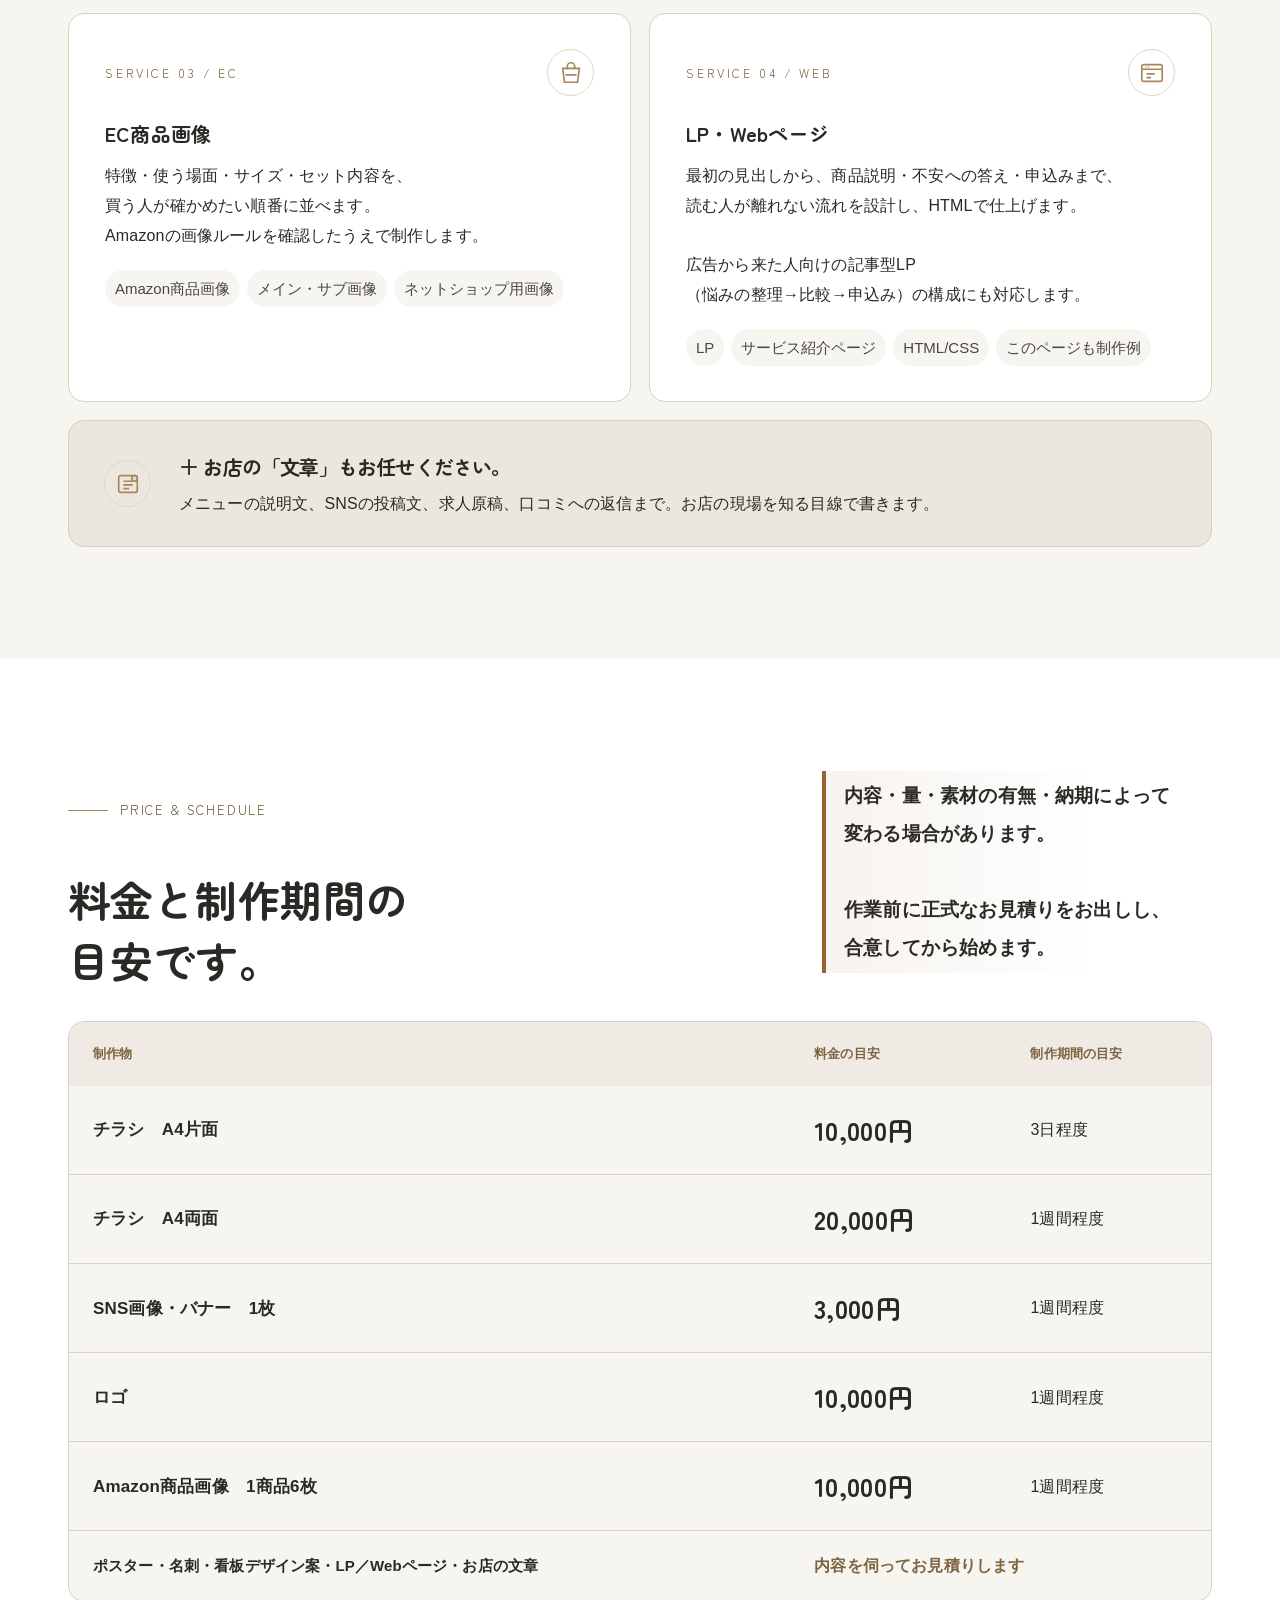
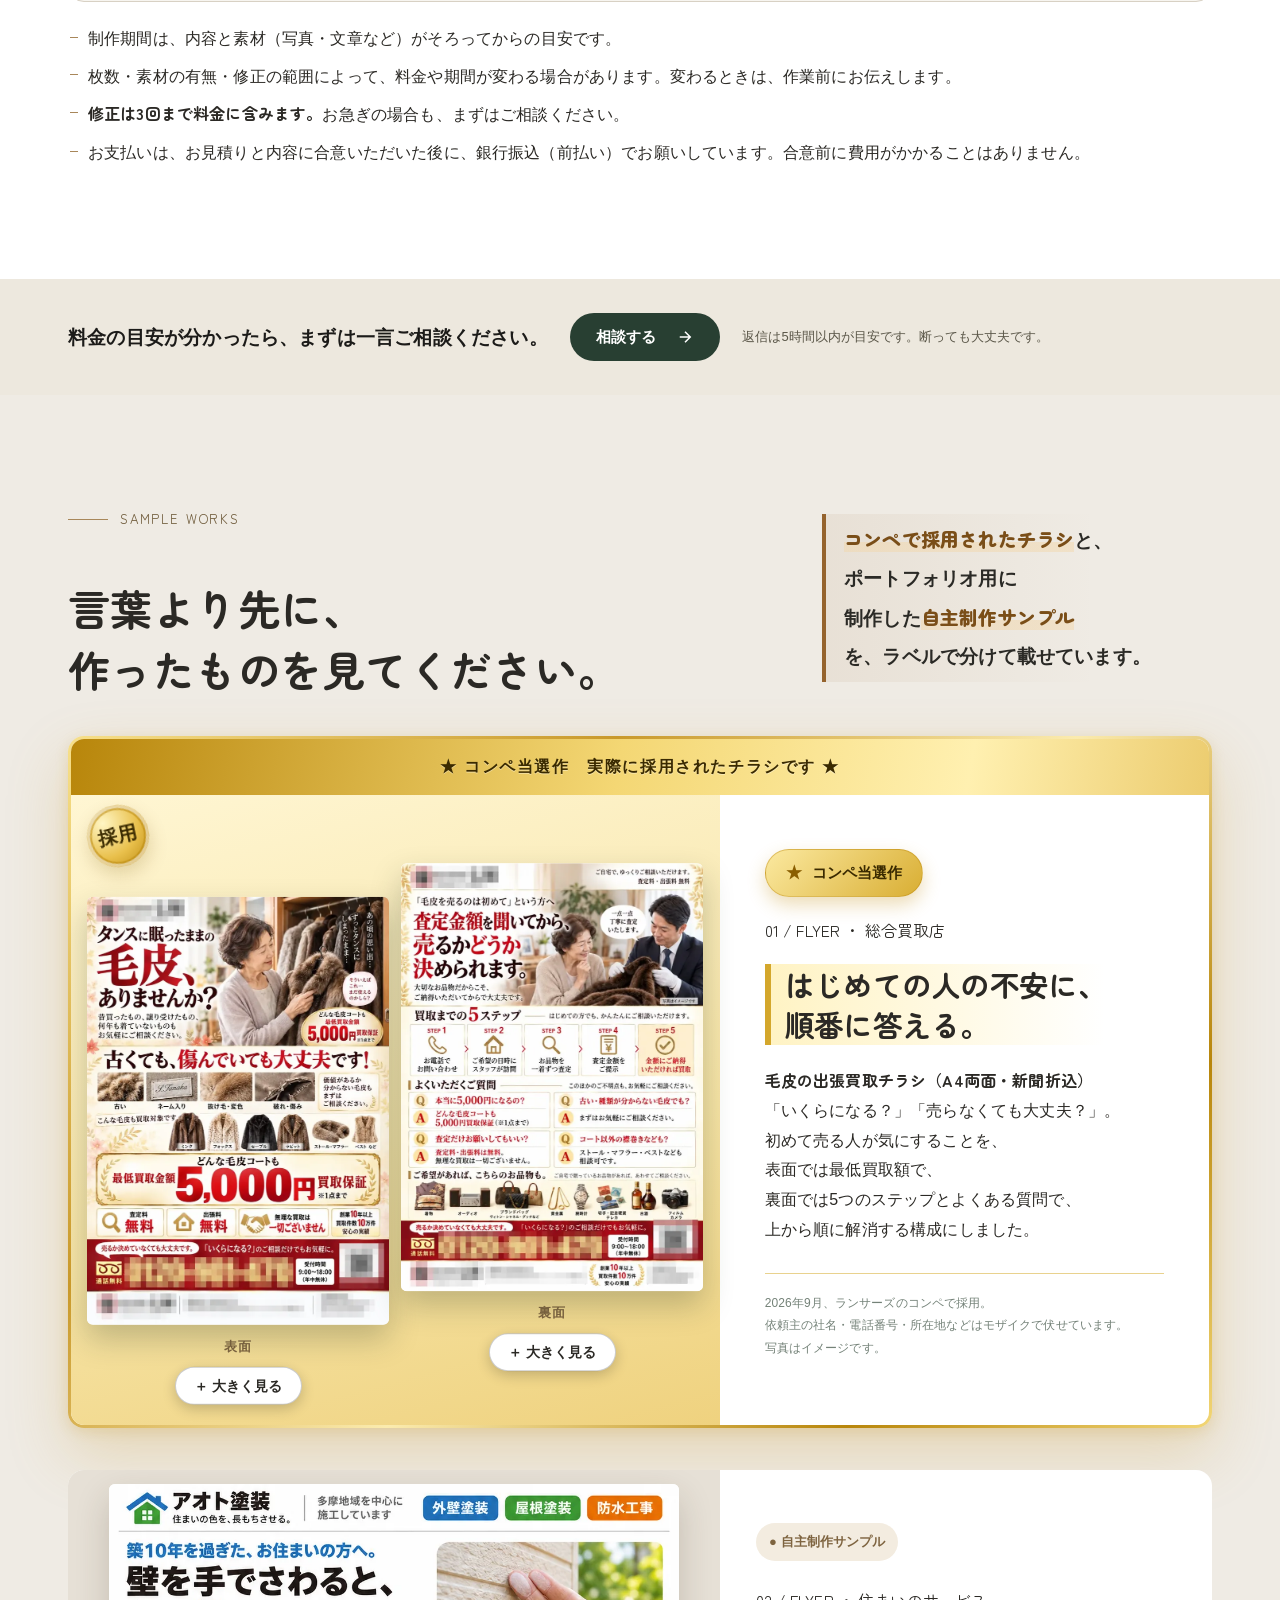
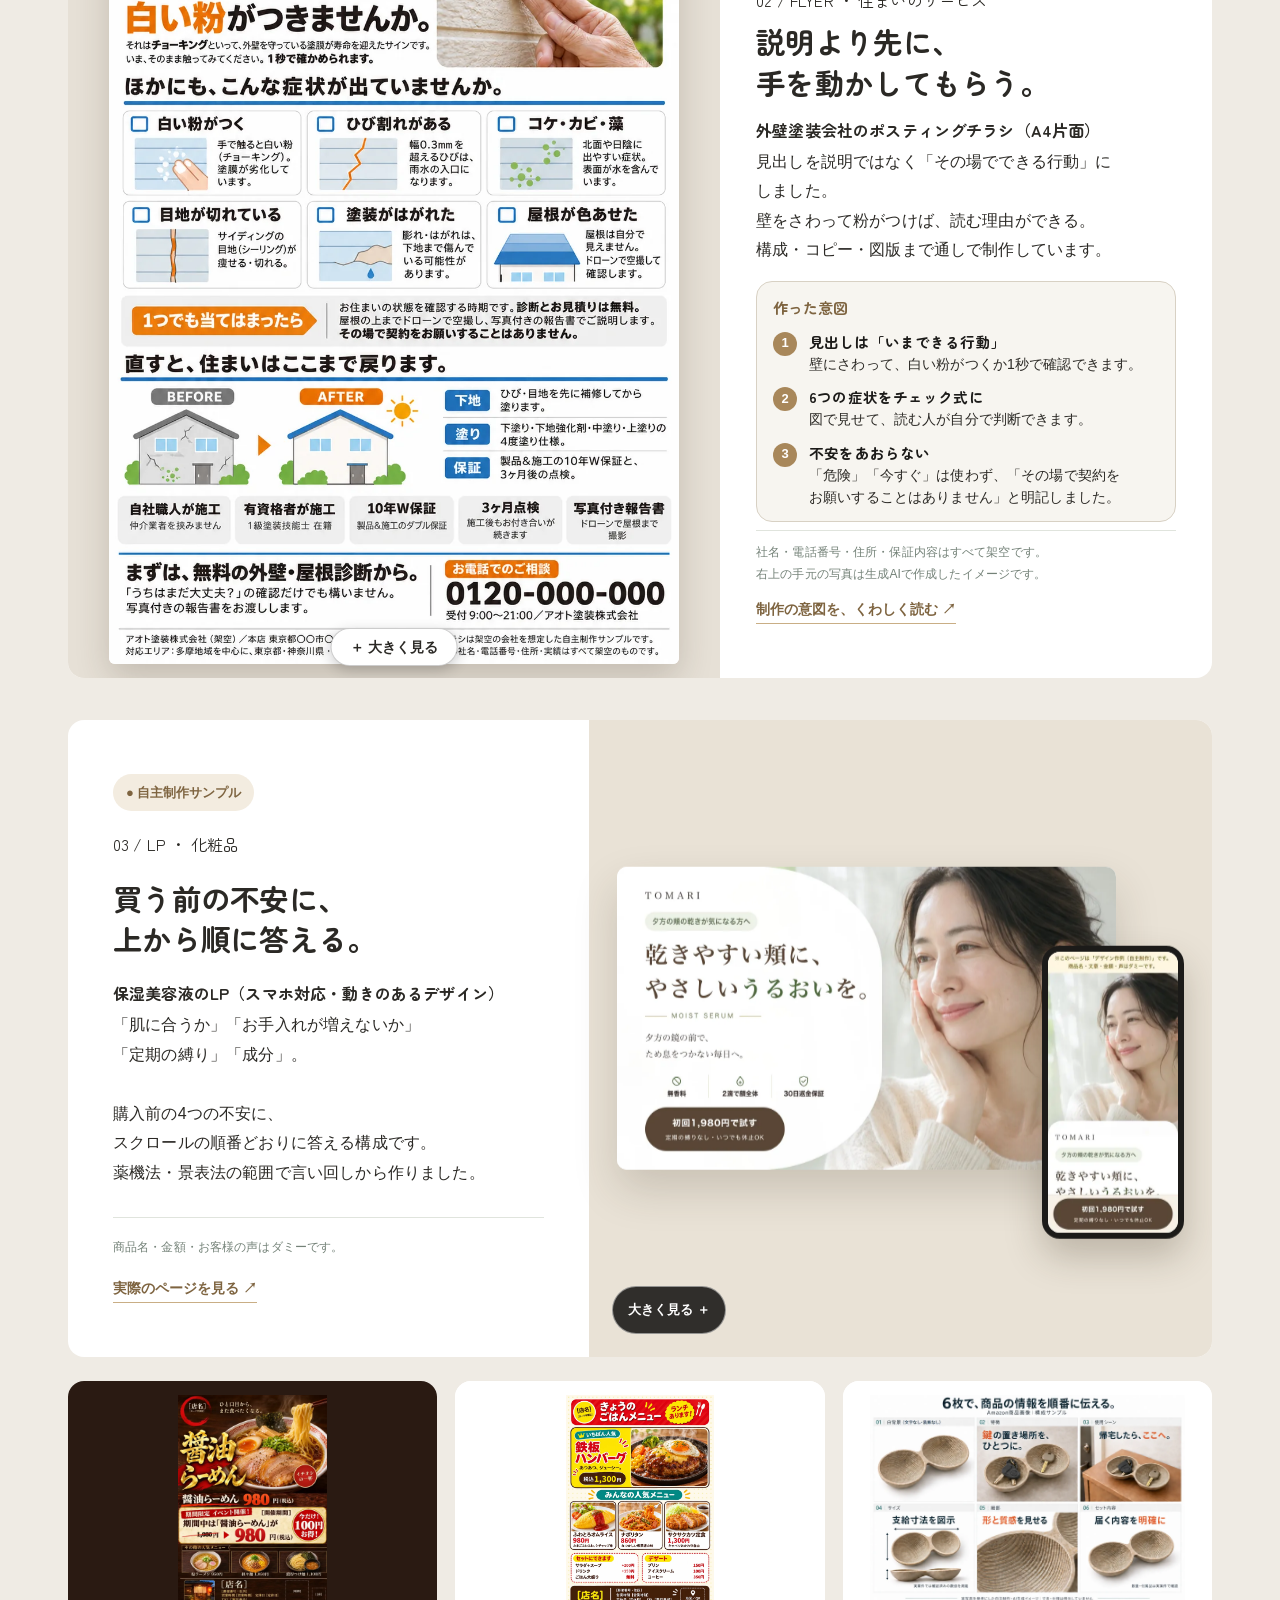
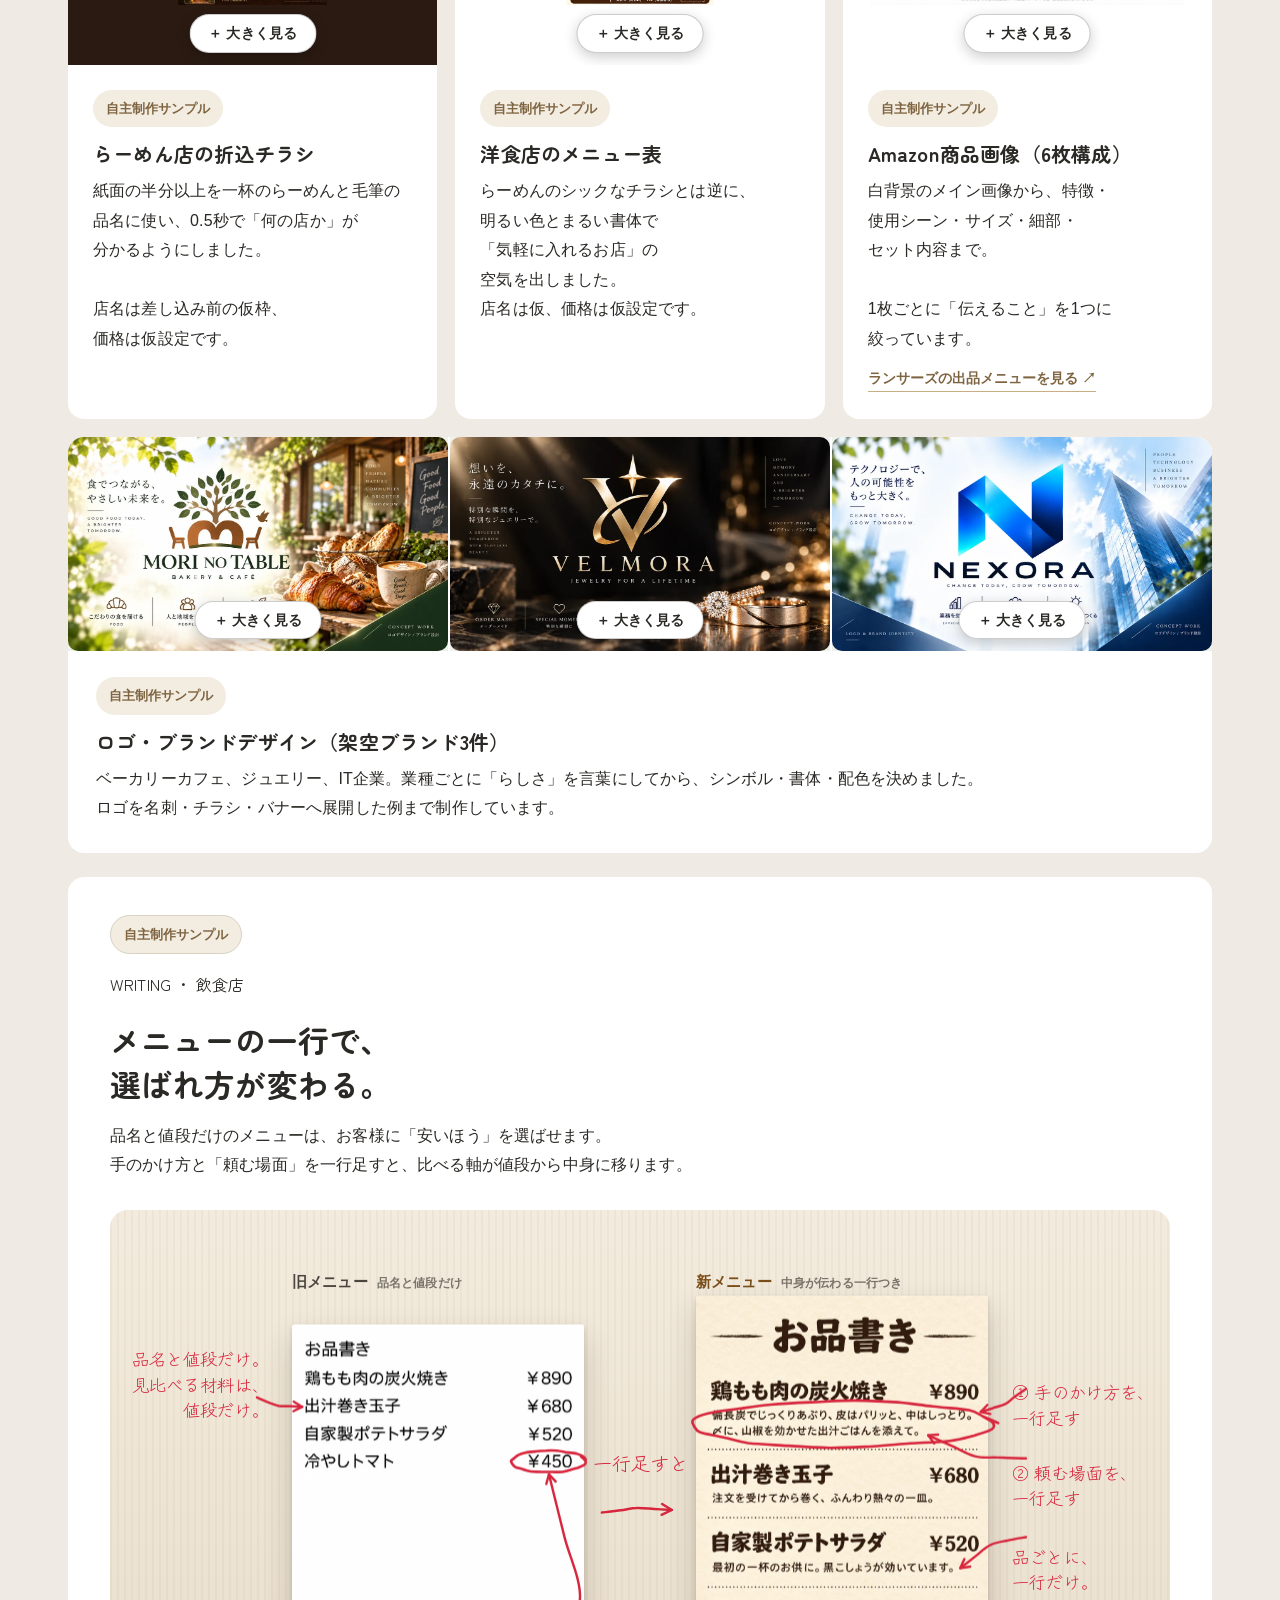
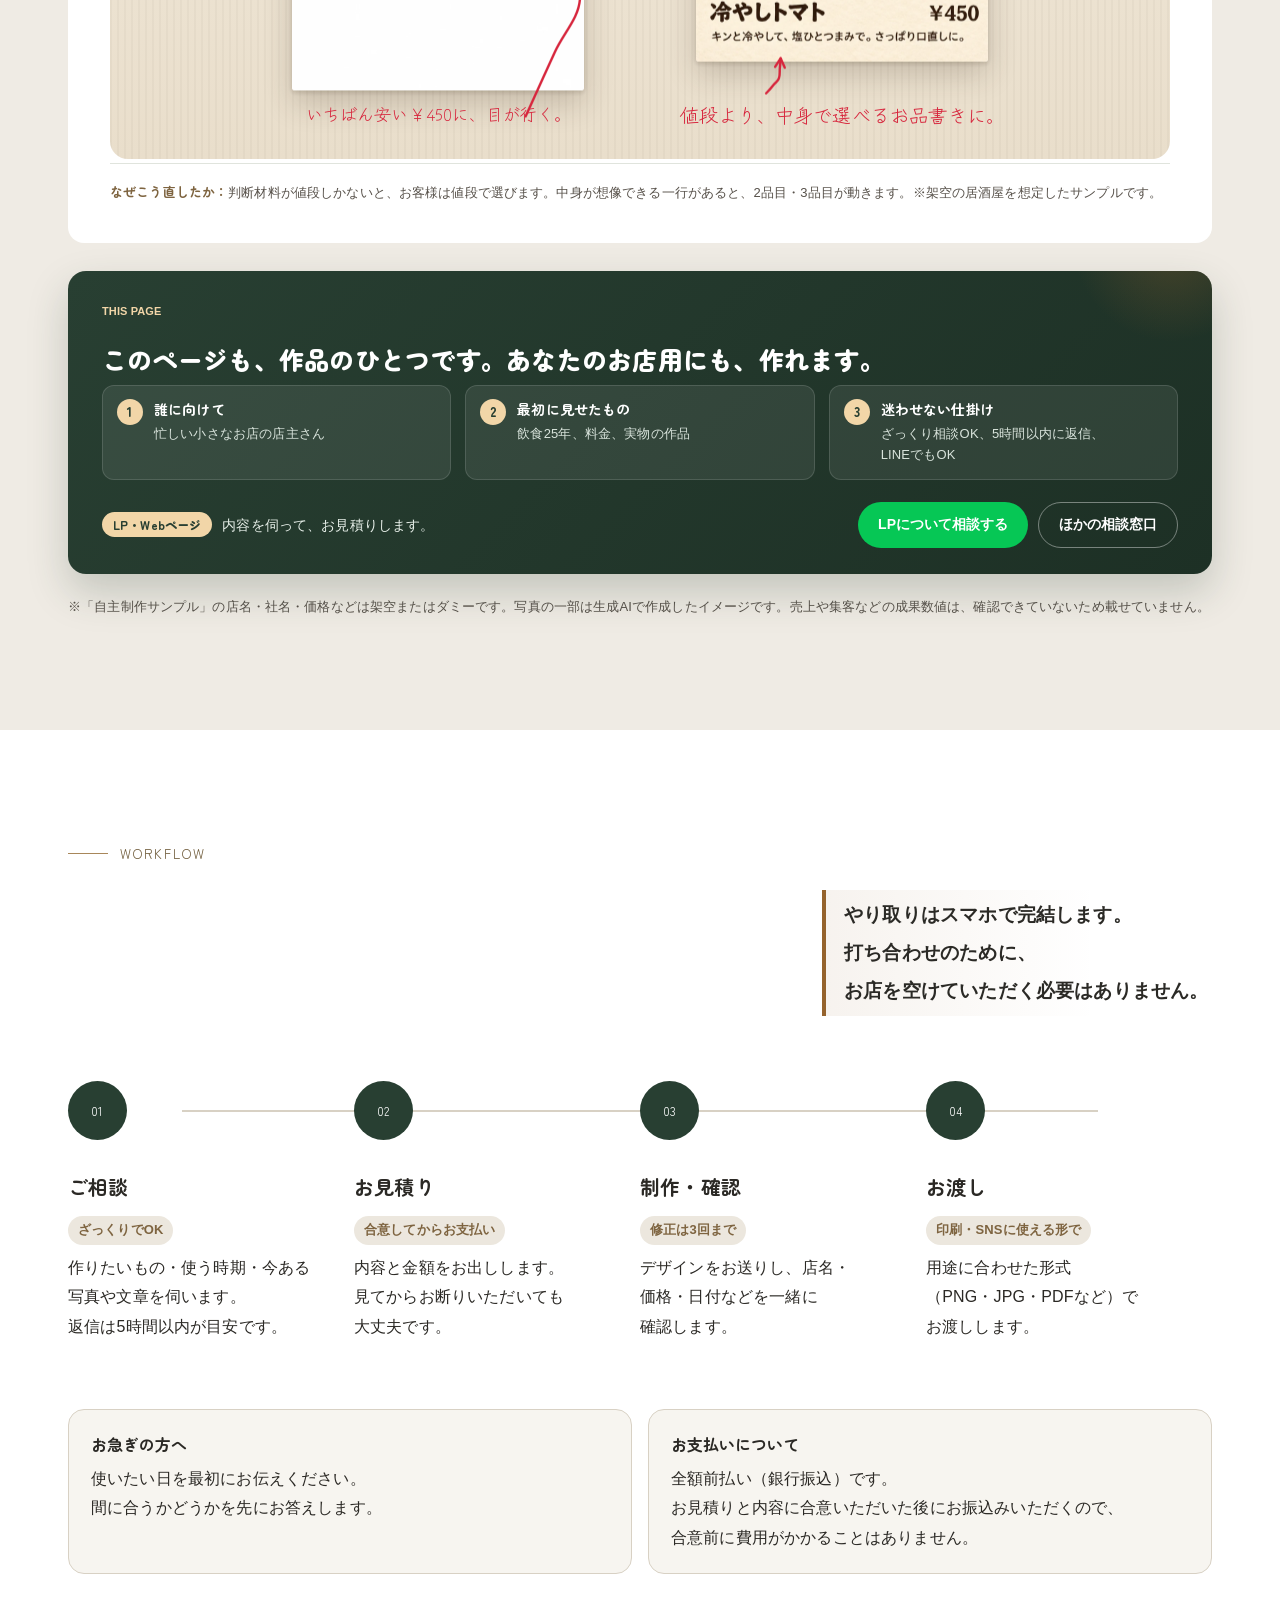
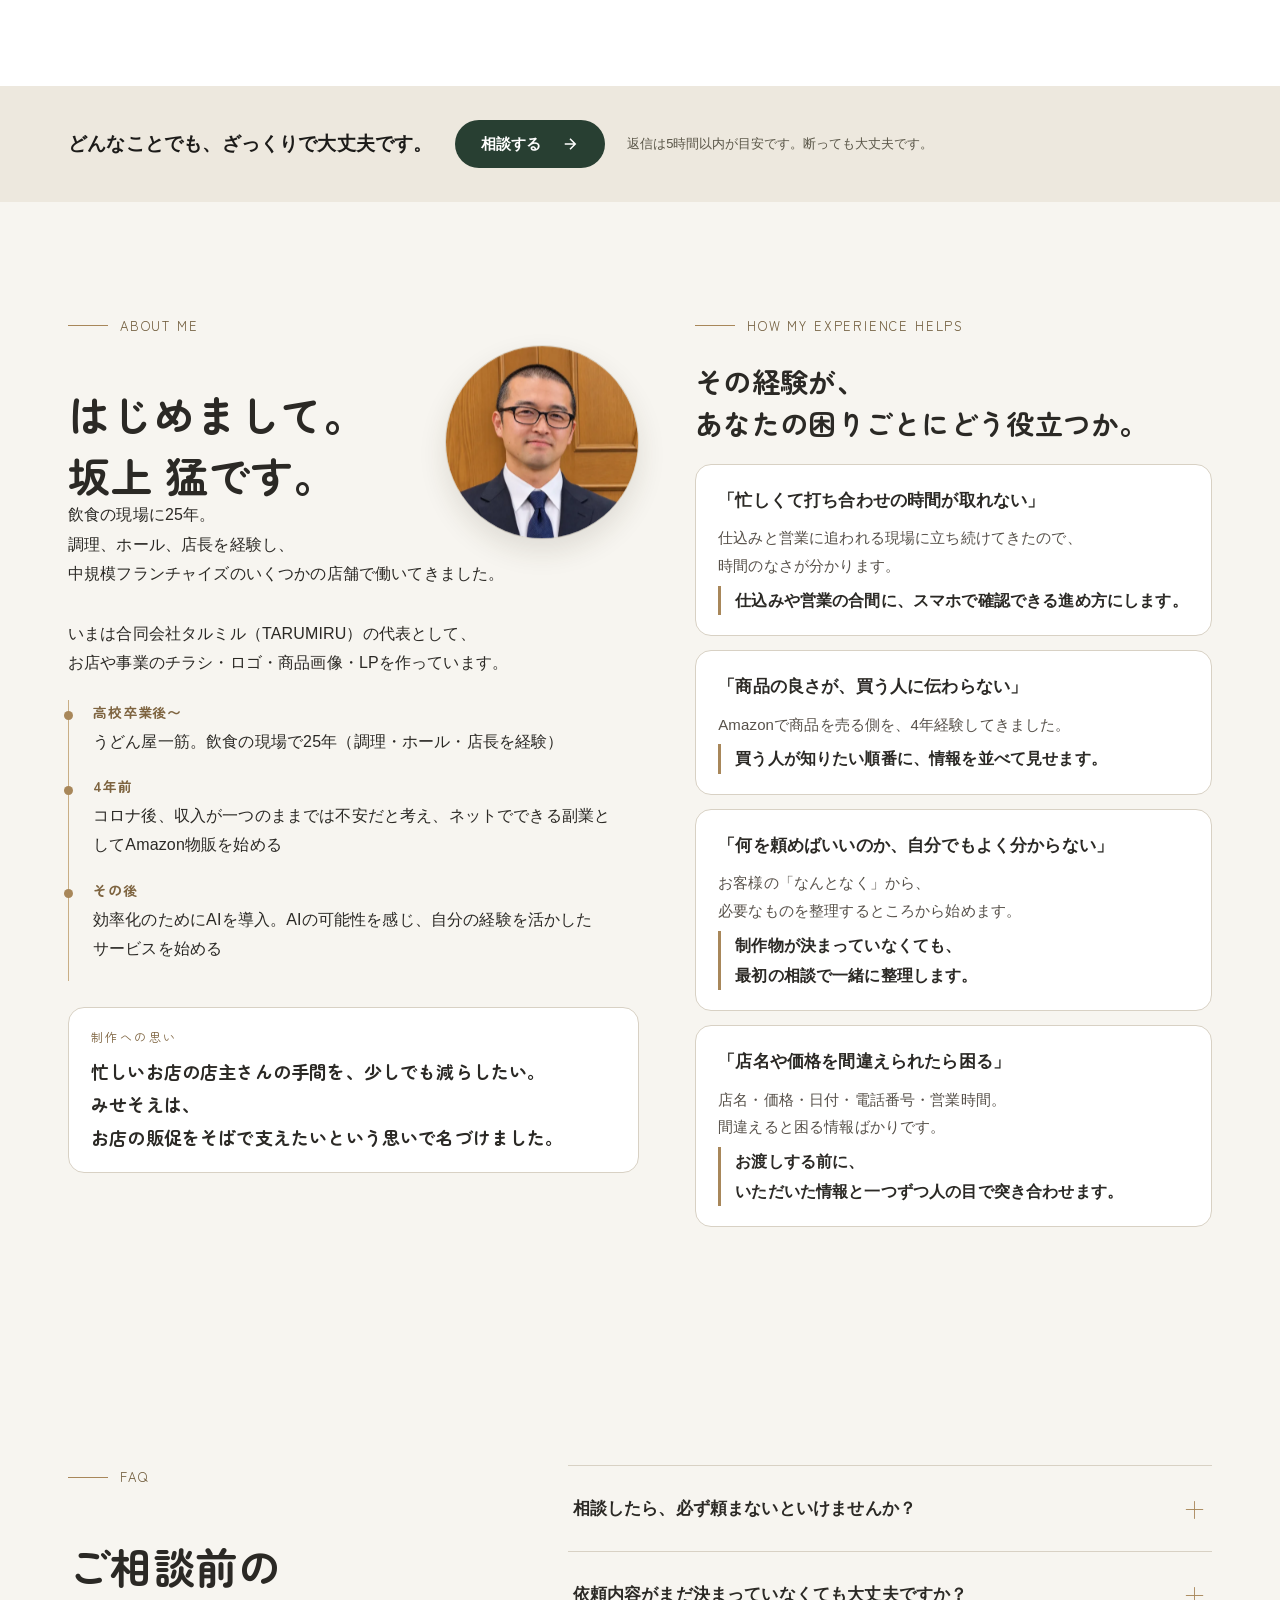
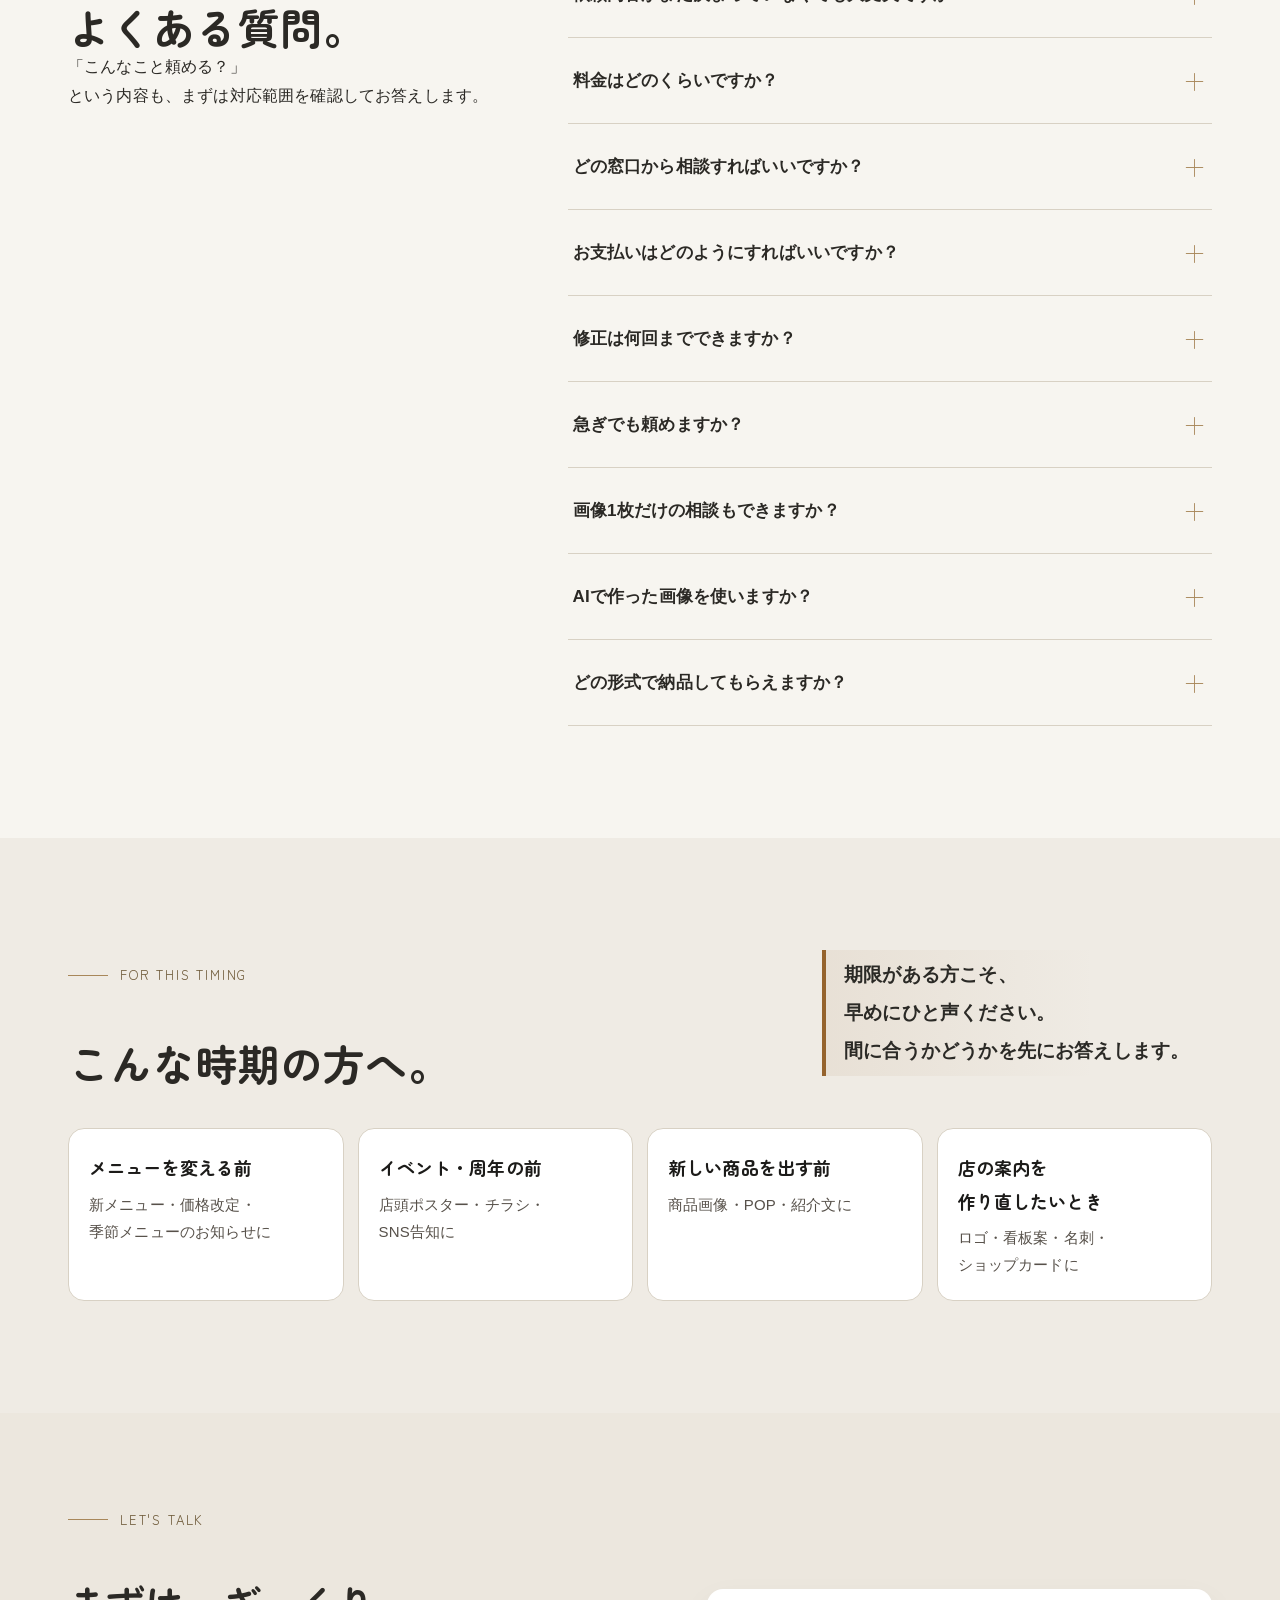
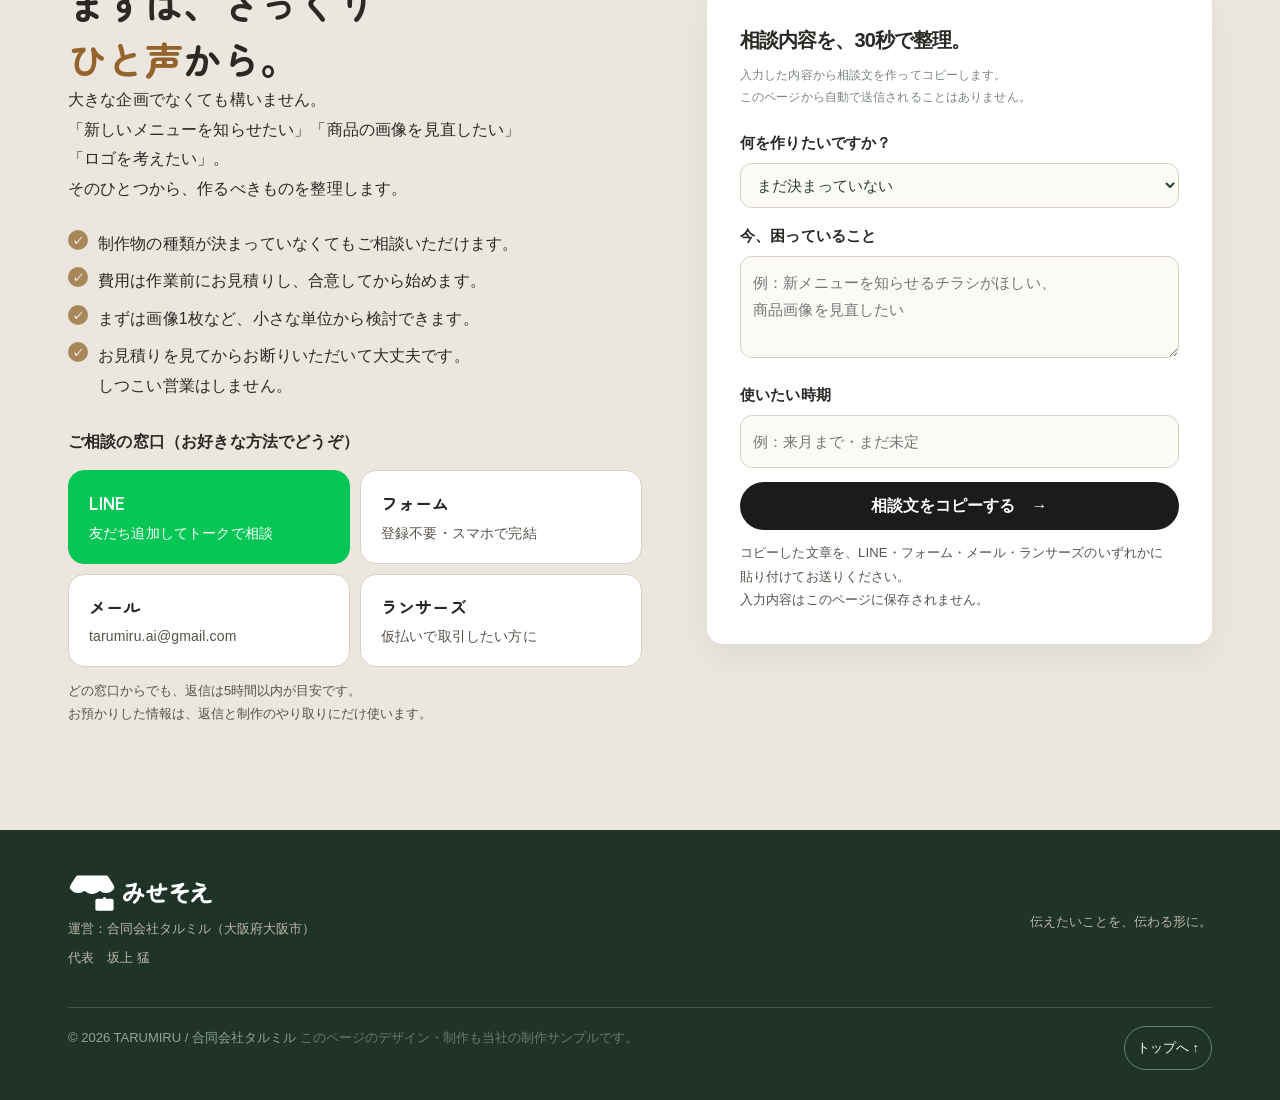
==== commit bc26f007: "みせそえLP更新: 11/26以降の変更を公開 見出しReveal（戻しても動く版）・説明文強調を反映。旧トップは index_backup_2026-11-28.html に退避。  Co-Auth" ====
--- a/index.html
+++ b/index.html
@@ -480,7 +480,7 @@
 .work-minor-grid .work-mini:not(.wide) .work-mini-visual img{width:100%;height:100%;object-fit:contain}
 </style>
 <script>document.documentElement.classList.add('js')</script>
-<link rel="preconnect" href="https://fonts.googleapis.com"><link rel="preconnect" href="https://fonts.gstatic.com" crossorigin><link href="https://fonts.googleapis.com/css2?family=Zen+Maru+Gothic:wght@500;700;900&display=swap" rel="stylesheet">
+<link rel="preconnect" href="https://fonts.googleapis.com"><link rel="preconnect" href="https://fonts.gstatic.com" crossorigin><link href="https://fonts.googleapis.com/css2?family=Zen+Maru+Gothic:wght@500;700;900&family=Zen+Kurenaido&display=swap" rel="stylesheet">
 <style>/*みせそえ*/.ms-brand{display:flex;align-items:center;gap:12px}.ms-logo{height:40px;width:auto;display:block}.ms-by{font-size:11px;color:#6b6a5f;letter-spacing:.06em;white-space:nowrap}.ms-foot{display:block;letter-spacing:0}.ms-logo-w{height:38px;width:auto;display:block}@media(max-width:550px){.ms-logo{height:32px}.ms-by{display:none}}</style><style>/*みせそえ 修正v2*/
 .ms-logo{height:48px}.ms-by{font-size:12px;color:#5a5648;letter-spacing:.04em}
 .ms-eyebrow{font-size:14px!important;letter-spacing:.08em!important;text-transform:none!important;color:#283F32!important}
@@ -525,132 +525,205 @@
 .hero-text>.hero-exp{order:0;font-size:13px;padding:6px 12px;margin:0 0 10px!important;width:auto!important;align-self:flex-start!important}
 .hero-exp b{font-size:16px}
 .hero-scene{max-width:100%}
-.hero-scene img{aspect-ratio:1/1;border-radius:16px}
+.hero-scene img{aspect-ratio:4/4.7;border-radius:16px}
 .badge25{width:82px;height:82px;left:-4px;top:10px;font-size:11px}
 .badge25 b{font-size:31px}
 }
-.channel-line{background:#06C755!important;color:#fff!important;border-color:#06C755!important}.channel-line span{color:#fff!important}</style></head>
+.channel-line{background:#06C755!important;color:#fff!important;border-color:#06C755!important}.channel-line span{color:#fff!important}.hero-exp{border-radius:26px;line-height:1.55;text-align:left}@media(max-width:550px){.hero-text>.hero-exp{font-size:14px;padding:9px 16px}}@media(max-width:550px){.hero-text>h1 br:nth-of-type(2){display:inline!important}.hero-text>h1{font-size:28px!important}}/* ---- 文節改行 (v38) ---- */
+.price-table td b,.price-table td,.price-table thead th{white-space:nowrap}
+.zb,.zl,.view-full,.btn,.easy-tag,.pill,.tags span,.nav-cta{white-space:nowrap}
+html{word-break:keep-all;overflow-wrap:anywhere;line-break:strict}
+.ph{display:inline-block;white-space:nowrap}
+h1,h2,h3,.section-heading,.hero-exp{text-wrap:balance}
+p,li,td,th,summary,figcaption,.work-note{text-wrap:pretty}
+.hero h1{font-size:clamp(32px,4.4vw,64px)!important;line-height:1.35!important}
+.hero h1 .ph{display:inline-block}
+@media(max-width:840px){.hero h1{font-size:clamp(30px,7.4vw,56px)!important}}
+@media(max-width:550px){.hero-text>h1{font-size:clamp(27px,7.6vw,34px)!important;line-height:1.35!important}.hero-text>h1 .ph{display:block}}
+
+/* お品書き: 旧・新の2枚を並べ、赤ペンの書き込みを枠外に添える */
+.ba{display:block!important}
+.ba .ba-intro{margin-bottom:30px}
+.ba-pair.mc2{display:block}
+.mcmp{position:relative;background:#EFE6D8;border-radius:18px;padding:54px 28px 66px;display:grid;grid-template-columns:1fr;gap:28px;justify-items:center;
+  background-image:repeating-linear-gradient(90deg,#00000007 0 2px,transparent 2px 7px),linear-gradient(180deg,#F3EBDD,#E9DECB)}
+.mcmp-col{width:100%;max-width:420px}
+.mcmp-label{margin:0 0 14px!important;font-size:15px!important;font-weight:900;color:#4a463f!important;display:flex;align-items:baseline;gap:9px}
+.mcmp-label small{font-size:12px;font-weight:700;color:#7a756a}
+.mcmp-new .mcmp-label{color:#7A4E18!important}
+.sw{position:relative}
+.sheet{position:relative;background:#fff;box-shadow:0 14px 30px #3a2e1c33,0 2px 5px #3a2e1c30;border-radius:3px}
+.mcmp-old .sheet{transform:rotate(-1deg)}
+.mcmp-new .sheet{transform:rotate(.9deg)}
+.sheet img{display:block;width:100%;height:auto;border-radius:3px}
+.sheet .ov{position:absolute;left:0;top:0;width:100%;height:100%;overflow:visible;pointer-events:none}
+.rp{fill:none;stroke:#D7263D;stroke-linecap:round;stroke-linejoin:round;vector-effect:non-scaling-stroke}
+.rp.c{stroke-width:2.6}
+.rp.a,.rp.h{stroke-width:2.4}
+.rn{font-family:"Zen Kurenaido","Yomogi","Hiragino Maru Gothic ProN",cursive;color:#D7263D!important;font-size:19px!important;line-height:1.5!important;margin:0!important;font-weight:400;letter-spacing:.02em}
+.rn-big{font-size:21px!important}
+/* スマホ・タブレット: 書き込みは各メニューの下に */
+.rn{position:static;margin-top:12px!important;padding:1px 0 1px 11px;border-left:3px solid #D7263D}
+@media(max-width:600px){.mcmp{padding:46px 14px 52px}}
+.sheet .ov .rp.a,.sheet .ov .rp.h{display:none}
+.mcmp-mid{display:flex;align-items:center;justify-content:center;gap:10px;color:#D7263D}
+.mcmp-mid span{font-family:"Zen Kurenaido","Yomogi",cursive;font-size:22px}
+.mcmp-mid svg{width:64px;height:42px;overflow:visible;transform:rotate(90deg)}
+/* PC: 書き込みを枠の外に置き、矢印で指す */
+@media(min-width:1280px){
+.mcmp{grid-template-columns:minmax(0,1fr) 112px minmax(0,1fr);gap:0;padding:58px 26px 84px;align-items:start;justify-items:stretch}
+.mcmp-col{max-width:none;width:min(100%,292px)}
+.mcmp-old{margin-left:auto;margin-right:0}
+.mcmp-new{margin-left:0;margin-right:auto}
+.mcmp-mid{flex-direction:column;align-self:center;gap:2px;margin-top:40px}
+.mcmp-mid span{white-space:nowrap;font-size:19px}
+.mcmp-mid svg{transform:none;width:84px;height:56px}
+.rn{position:absolute;margin-top:0!important;padding:0;border-left:0;font-size:17px!important}
+.rn-l{right:calc(100% + 24px);width:150px;text-align:right}
+.rn-r{left:calc(100% + 24px);width:158px}
+.rn-b{left:-22%;right:-22%;top:calc(100% + 26px);text-align:center;margin-top:0!important}
+.rn-big{font-size:19px!important}
+.sheet .ov .rp.a,.sheet .ov .rp.h{display:block}
+}
+
+/* このページも作品: 簡潔な提案カード */
+.tp{margin-top:28px;background:linear-gradient(135deg,#283F32,#1d3025);color:#fff;border-radius:18px;padding:30px 34px 26px;box-shadow:0 18px 40px #283F3238;position:relative;overflow:hidden}
+.tp::after{content:"";position:absolute;right:-60px;top:-60px;width:200px;height:200px;border-radius:50%;background:radial-gradient(circle,#95632D55,transparent 70%)}
+.tp-eyebrow{margin:0 0 6px!important;font-size:11px!important;letter-spacing:.24em;color:#F2D6A8!important;font-weight:900}
+.tp-title{margin:0 0 20px!important;font-size:clamp(19px,2.4vw,25px)!important;line-height:1.5!important;color:#fff!important;font-weight:900!important}
+.tp-steps{list-style:none;margin:0 0 22px;padding:0;display:grid;grid-template-columns:repeat(3,1fr);gap:14px}
+.tp-steps li{display:flex;gap:11px;align-items:flex-start;background:#ffffff14;border:1px solid #ffffff22;border-radius:12px;padding:13px 14px}
+.tp-steps b{flex:none;display:grid;place-items:center;width:26px;height:26px;border-radius:50%;background:#F2D6A8;color:#283F32;font-size:13px;font-weight:900}
+.tp-steps strong{display:block;font-size:14px;line-height:1.5;color:#fff}
+.tp-steps span{display:block;margin-top:3px;font-size:13px;line-height:1.65;color:#d9e4dc}
+.tp-foot{display:flex;align-items:center;justify-content:space-between;gap:18px;flex-wrap:wrap}
+.tp-price{margin:0!important;font-size:14px!important;color:#e7efe9!important;line-height:1.6!important}
+.nbx{white-space:nowrap!important;display:inline-block}.tp-price b{margin-right:10px;padding:3px 11px;border-radius:999px;background:#F2D6A8;color:#283F32;font-size:12px;font-weight:900}
+.tp-btns{display:flex;gap:10px;flex-wrap:wrap}
+.tp-btn{display:inline-flex;align-items:center;justify-content:center;min-height:46px;padding:0 20px;border-radius:999px;font-weight:900;font-size:14px;text-decoration:none;white-space:nowrap}
+.tp-line{background:#06C755;color:#fff}
+.tp-ghost{border:1.5px solid #ffffff66;color:#fff}
+@media(max-width:840px){.tp{padding:24px 20px 22px}.tp-steps{grid-template-columns:1fr}.tp-foot{flex-direction:column;align-items:stretch}.tp-btns{flex-direction:column}.tp-btn{width:100%}}
+.cl,.sn,.nb,.tx{all:unset!important}.tx{min-width:0!important}.js .nb.nw{white-space:nowrap!important}.js .cl.nw,.js .sn.nw{white-space:nowrap!important}.js .sn.blk{display:block!important}.site-header a,.site-header button{white-space:nowrap!important}.main-nav a{flex:none}@media(min-width:841px) and (max-width:960px){.ms-by{display:none!important}.main-nav{gap:12px}}/* gold-win: コンペ当選作を金色で目立たせる */.work-feature:has(.label-won){border:3px solid transparent;background:linear-gradient(#fff,#fff) padding-box,linear-gradient(135deg,#F7E08A,#C9992B 30%,#FBEBAE 55%,#B8860B 80%,#F2D675) border-box;box-shadow:0 26px 60px #C9992B40,0 4px 14px #C9992B33}.work-feature:has(.label-won)::before{content:"★  コンペ当選作　実際に採用されたチラシです  ★";grid-column:1/-1;display:block;text-align:center;padding:13px 12px;font-weight:900;font-size:clamp(13px,3.6vw,16px);letter-spacing:.1em;color:#3A2A00;background:linear-gradient(100deg,#B8860B 0%,#F4D774 22%,#FFF0B0 36%,#E0B545 52%,#F4D774 72%,#B8860B 100%);background-size:220% 100%;animation:goldshine 6s ease-in-out infinite;text-shadow:0 1px 0 #fff6}@keyframes goldshine{0%,100%{background-position:0 0}50%{background-position:100% 0}}@media(prefers-reduced-motion:reduce){.work-feature:has(.label-won)::before{animation:none}}.work-feature:has(.label-won) .work-visual{position:relative;background:linear-gradient(165deg,#FFF6D3,#F6E3A4 60%,#EFD27F)!important}.work-feature.reveal:has(.label-won) .work-visual.both{padding-top:70px!important}.work-feature:has(.label-won) .work-visual::after{content:"採用";position:absolute;left:16px;top:10px;z-index:4;width:62px;height:62px;border-radius:50%;display:grid;place-items:center;font-weight:900;font-size:19px;letter-spacing:.04em;color:#3A2A00;transform:rotate(-12deg);background:radial-gradient(circle at 30% 25%,#FFF6C4,#E9C04C 55%,#B8860B);box-shadow:0 8px 18px #7a550033,inset 0 0 0 3px #fff8,inset 0 0 0 5px #B8860B88}.work-feature:has(.label-won) .label-won{background:linear-gradient(135deg,#FBE9A0,#D9AE33)!important;color:#3A2A00!important;font-size:15px!important;padding:9px 20px!important;box-shadow:0 8px 18px #C9992B55;border:1px solid #B8860B66}.work-feature:has(.label-won) .label-won::before{content:"★";background:none!important;width:auto!important;height:auto!important;font-size:16px;color:#8A5E00;margin-right:2px}.work-feature:has(.label-won) .work-info h3{border-left:6px solid #D4A72C;padding-left:14px;background:linear-gradient(90deg,#FFF3C4,#fff0 85%)}.work-feature:has(.label-won) .work-note{border-top-color:#E9D28E}@media(max-width:840px){.work-feature.reveal:has(.label-won) .work-visual.both{padding-top:64px!important}.work-feature:has(.label-won) .work-visual::after{width:54px;height:54px;font-size:16px;left:12px;top:8px}}/* 自己紹介: 写真を右上に回り込ませて余白を埋める(見出しを一番上へ) */.about-main>.about-photo{float:right!important;shape-outside:circle(50%);margin:0 0 18px 28px!important;width:clamp(130px,34%,300px)!important;height:auto!important;aspect-ratio:1/1;position:static!important}@media(max-width:600px){.about-main>.about-photo{width:104px!important;margin:0 0 10px 14px!important}.about-main h2{font-size:clamp(22px,6.4vw,26px)!important}}.about-main::after{content:"";display:block;clear:both}.about-main>.about-time,.about-main>.about-wish{clear:both}/* motion: Text Reveal + Parallax */.js .tr-c{opacity:0;position:relative;top:.55em;transition:opacity .55s ease,top .7s cubic-bezier(.2,.8,.2,1);transition-delay:calc(var(--d,0)*1ms)}.js .tr-in .tr-c{opacity:1;top:0}.hero-scene img{will-change:object-position}@media(min-width:841px){.hero-scene img{aspect-ratio:4/4.6!important}}.px-ty{will-change:transform}.tp::after{transform:translateY(var(--py,0px))}@media(prefers-reduced-motion:reduce){.js .tr-c{opacity:1!important;top:0!important;transition:none!important}.px-ty{transform:none!important}.hero-scene img{object-position:50% 50%!important}}/* 見出しの横の説明文を読まれやすく */.section-head-with-side .section-intro{font-size:clamp(17px,1.5vw,19px)!important;line-height:2!important;color:#2b2a26!important;font-weight:600!important;border-left:4px solid #95632D;padding:6px 0 6px 18px;background:linear-gradient(90deg,#95632D14,#95632D00 70%)}.section-head-with-side .section-intro strong{color:#7A4E18;font-weight:900;background:linear-gradient(transparent 62%,#F2D6A877 62%)}@media(max-width:840px){.section-head-with-side .section-intro{font-size:16px!important;padding-left:12px;margin-top:6px;line-height:1.95!important}}/* 化粧品LP: PC画面とスマホ画面を1つの舞台にまとめ、幅が変わっても同じ比率で拡大縮小する */.cosme-visual{display:flex!important;align-items:center;justify-content:center;padding:36px 28px 48px!important}.cosme-stage{position:relative;width:100%;max-width:760px;margin:0 auto}.cosme-visual .pc-shot{display:block;width:88%!important;height:auto!important;margin:0}.cosme-visual .sp-shot{position:absolute!important;right:0!important;bottom:-7%!important;width:25%!important;height:auto!important}@media(min-width:1001px) and (max-width:1180px){.work-feature.alt{grid-template-columns:.78fr 1.22fr}.cosme-visual{padding:30px 22px 44px!important}}@media(min-width:841px) and (max-width:1000px){.work-feature.alt{grid-template-columns:1fr!important}.work-feature.alt .work-visual{order:0!important}.work-feature.alt .work-info{order:1!important}.cosme-visual{padding:40px 40px 56px!important}.cosme-stage{max-width:700px}}@media(max-width:840px){.cosme-visual{padding:24px 20px 40px!important}.cosme-stage{max-width:560px}}@media(max-width:550px){.cosme-visual .sp-shot{width:28%!important;bottom:-8%!important}.cosme-visual .pc-shot{width:90%!important}}main :where(div,section,article,ul,li,p,figure,header,aside){min-width:0}</style></head>
 <body>
 <header class="site-header"><div class="container head-inner">
 <a class="wordmark ms-brand" href="#top" aria-label="みせそえ（運営：TARUMIRU） トップへ"><svg class="ms-logo" height="40" xmlns="http://www.w3.org/2000/svg" viewBox="0 0 674 175" role="img" aria-label="みせそえ"><path fill="#283F32" d="M46 7H176Q182 7 186 13L208 47Q217 61 212 69A47 47 0 0 1 145 77A47 47 0 0 1 77 77A47 47 0 0 1 10 69Q5 61 14 47L36 13Q40 7 46 7Z"/><path fill="#95632D" d="M168 106a7 7 0 0 1 7 7v1H202a8 8 0 0 1 8 8V161a8 8 0 0 1-8 8H134a8 8 0 0 1-8-8V122a8 8 0 0 1 8-8H161v-1a7 7 0 0 1 7-7Z"/><g transform="translate(250 34.3) scale(0.95)"><path fill="#283F32" fill-rule="evenodd" d="M55.56 107.28C51.53 105.67 49.77 100.92 51.91 97.38C52.64 96.15 53.50 95.38 56.90 92.88C62.52 88.73 67.21 82.71 70.44 75.50C70.72 74.88 71.18 73.86 71.47 73.22C71.76 72.59 72.00 71.91 72.01 71.72C72.01 71.53 72.23 70.92 72.50 70.38C72.77 69.83 72.99 69.20 72.99 68.99C73.00 68.78 73.22 67.97 73.50 67.19C74.45 64.48 73.90 63.61 70.88 63.08C70.46 63.01 69.45 62.75 68.62 62.50C67.07 62.04 65.54 61.70 62.75 61.21C61.86 61.06 60.11 60.73 58.88 60.49C56.28 59.99 56.11 60.06 55.38 61.82C54.58 63.74 51.11 71.17 50.73 71.75C50.60 71.96 50.27 72.58 50.00 73.12C49.73 73.67 49.40 74.29 49.26 74.50C49.13 74.71 48.65 75.53 48.20 76.33C47.74 77.14 47.18 78.09 46.94 78.46C46.71 78.83 46.28 79.52 46.00 80.00C44.55 82.49 40.51 87.52 38.01 89.95C35.01 92.86 31.25 95.14 27.12 96.53C24.44 97.44 18.11 97.38 15.75 96.43C11.78 94.84 8.40 92.05 6.99 89.18C6.77 88.74 6.47 88.15 6.33 87.88C5.75 86.79 5.16 85.29 4.58 83.38C3.72 80.57 3.66 74.19 4.47 71.90C4.76 71.09 5.00 70.27 5.00 70.09C5.00 69.70 6.90 65.65 7.50 64.75C7.73 64.41 8.25 63.63 8.65 63.02C10.59 60.06 17.15 54.17 19.83 52.98C20.13 52.85 20.99 52.35 21.75 51.88C22.51 51.41 23.27 51.02 23.45 51.01C23.63 51.00 24.19 50.79 24.70 50.52C25.21 50.26 26.19 49.82 26.88 49.54C28.01 49.08 28.74 48.84 32.62 47.66C33.31 47.46 34.33 47.21 34.88 47.12C35.42 47.03 37.03 46.74 38.45 46.48C39.87 46.22 41.79 46.00 42.73 46.00C43.66 46.00 44.94 45.93 45.57 45.84C46.81 45.67 46.62 45.94 47.75 42.75C47.92 42.27 48.27 41.39 48.53 40.81C48.79 40.22 49.00 39.56 49.00 39.35C49.00 39.14 49.21 38.44 49.47 37.80C49.72 37.15 50.41 35.11 51.00 33.25C51.58 31.39 52.27 29.27 52.53 28.54C52.79 27.81 53.00 27.02 53.00 26.79C53.00 26.56 53.17 26.05 53.38 25.66C54.28 23.93 53.55 23.58 50.94 24.50C50.15 24.77 49.27 25.00 48.97 25.00C48.68 25.00 47.58 25.22 46.53 25.48C41.51 26.75 33.41 27.77 27.12 27.94C22.36 28.06 22.36 28.06 20.87 27.31C16.32 25.00 15.49 19.00 19.28 15.81C21.06 14.31 21.52 14.20 26.75 13.99C29.43 13.88 32.72 13.61 34.06 13.40C35.40 13.18 36.90 13.00 37.40 13.00C37.90 13.00 38.95 12.83 39.75 12.63C40.54 12.42 41.85 12.15 42.66 12.03C45.39 11.62 53.13 9.52 55.80 8.46C56.44 8.21 57.11 8.00 57.29 8.00C57.59 8.00 58.62 7.63 61.55 6.47C63.39 5.73 66.05 5.83 67.61 6.69C71.27 8.70 72.16 12.19 70.42 17.62C70.20 18.31 69.78 19.72 69.48 20.75C69.17 21.78 68.73 23.24 68.50 24.00C68.01 25.56 67.29 27.99 66.48 30.75C66.18 31.78 65.74 33.19 65.51 33.88C65.27 34.56 64.59 36.64 64.00 38.50C63.41 40.36 62.74 42.38 62.50 43.00C61.23 46.34 61.28 46.99 62.84 47.00C64.00 47.00 71.78 48.74 74.31 49.56C76.82 50.37 76.74 50.58 76.92 43.36C77.06 37.79 77.11 37.29 77.65 36.12C80.26 30.49 87.83 30.62 90.39 36.33C91.07 37.85 91.07 37.85 90.92 43.36C90.83 46.40 90.59 50.21 90.37 51.83C89.94 54.98 90.13 56.00 91.14 56.00C91.58 56.00 97.64 59.44 100.00 61.04C106.09 65.15 107.08 66.39 107.08 69.88C107.07 75.97 100.42 78.86 95.43 74.94C94.12 73.91 89.75 71.00 89.51 71.00C89.40 71.00 89.02 70.77 88.66 70.48C87.71 69.74 87.23 69.94 86.86 71.25C86.68 71.87 86.36 72.99 86.14 73.75C85.92 74.51 85.58 75.48 85.37 75.91C85.17 76.35 85.00 76.82 85.00 76.97C85.00 77.21 84.76 77.80 83.49 80.62C82.80 82.17 81.51 84.83 81.25 85.25C81.12 85.46 80.65 86.28 80.20 87.08C79.02 89.17 79.00 89.20 77.66 91.18C74.24 96.25 68.30 102.25 63.79 105.17C63.01 105.68 62.18 106.26 61.93 106.46C60.54 107.64 57.46 108.03 55.56 107.28ZM304.50 107.49C304.02 107.38 302.29 107.16 300.65 107.01C299.02 106.86 297.58 106.67 297.45 106.60C297.33 106.52 296.41 106.31 295.42 106.12C292.95 105.67 289.51 104.76 288.70 104.34C288.33 104.16 287.85 104.00 287.63 104.00C287.41 104.00 286.31 103.55 285.19 103.00C284.07 102.45 283.03 102.00 282.89 101.99C282.63 101.98 279.77 100.27 277.78 98.94C276.72 98.22 272.00 93.56 272.00 93.23C272.00 93.12 271.55 92.36 271.00 91.53C270.45 90.70 270.00 89.88 270.00 89.69C270.00 89.51 269.84 89.14 269.65 88.87C268.71 87.52 267.66 83.10 267.34 79.14C267.18 77.09 268.02 70.92 268.62 69.76C268.83 69.35 269.00 68.85 269.00 68.65C269.00 67.47 272.08 62.14 274.46 59.18C275.29 58.15 275.74 57.39 275.60 57.25C275.46 57.11 274.13 57.21 272.25 57.50C270.53 57.77 267.44 58.22 265.38 58.51C263.31 58.80 260.37 59.25 258.84 59.52C257.30 59.78 255.70 60.00 255.28 60.00C254.86 60.00 253.47 60.21 252.19 60.48C250.92 60.74 249.09 61.08 248.12 61.22C247.16 61.37 245.87 61.60 245.25 61.73C239.14 63.06 234.95 60.38 234.96 55.14C234.97 51.84 236.22 50.17 240.25 48.05C241.80 47.23 243.88 46.07 245.35 45.21C247.48 43.97 247.34 44.05 250.00 42.36C251.74 41.26 254.40 39.50 255.44 38.76C256.02 38.34 256.94 37.69 257.48 37.31C259.39 35.97 263.42 32.87 266.00 30.77C269.93 27.57 270.27 26.96 267.74 27.63C266.99 27.83 265.98 28.00 265.50 28.01C265.02 28.01 263.73 28.18 262.62 28.39C260.60 28.76 257.91 28.99 249.41 29.53C243.71 29.89 242.07 29.55 240.21 27.64C236.83 24.17 237.46 19.42 241.68 16.53C242.41 16.03 243.05 15.94 247.93 15.62C250.93 15.43 254.39 15.20 255.62 15.12C259.54 14.86 267.29 13.61 271.75 12.52C277.40 11.13 281.39 10.00 282.80 9.40C283.32 9.18 283.92 9.00 284.14 9.00C284.37 9.00 284.90 8.84 285.34 8.64C286.07 8.30 286.83 8.01 289.00 7.25C289.48 7.08 290.36 6.73 290.94 6.47C296.44 4.06 302.74 10.09 300.32 15.43C298.50 19.45 284.97 33.39 275.38 41.13C272.90 43.12 273.54 43.45 278.50 42.72C285.62 41.68 302.20 40.38 312.13 40.09C317.64 39.92 317.64 39.92 319.21 40.63C326.35 43.83 324.27 53.49 316.31 54.08C308.87 54.63 300.76 57.07 294.07 60.76C290.67 62.63 285.87 66.84 284.10 69.50C278.97 77.21 281.03 85.56 289.01 89.41C292.25 90.97 299.12 93.01 301.13 93.00C302.97 92.99 309.17 94.09 310.00 94.57C317.45 98.89 312.94 109.49 304.50 107.49ZM402.62 106.03C398.42 105.73 393.49 104.45 389.94 102.71C386.86 101.21 383.35 98.01 381.91 95.38C381.68 94.96 381.40 94.46 381.28 94.25C380.64 93.16 380.00 91.50 380.00 90.96C380.00 90.62 379.82 89.73 379.60 88.99C379.33 88.07 379.14 86.05 379.02 82.75C378.78 75.89 378.44 75.44 373.92 75.88C372.93 75.97 371.63 76.26 371.03 76.52C370.43 76.79 369.80 77.00 369.63 77.00C369.36 77.00 366.89 78.21 365.79 78.88C362.84 80.68 362.16 81.30 358.04 85.88C356.18 87.94 353.52 90.86 352.12 92.38C350.72 93.89 348.69 96.11 347.61 97.32C346.41 98.67 345.13 99.82 344.30 100.29C339.85 102.84 333.99 99.40 334.00 94.25C334.01 91.60 335.03 90.20 344.13 80.38C345.53 78.86 348.14 75.99 349.94 74.00C351.73 72.01 353.46 70.16 353.79 69.89C354.56 69.24 365.00 59.26 369.12 55.22C370.91 53.46 372.97 51.50 373.69 50.86C375.81 48.96 375.28 48.55 371.88 49.47C368.93 50.27 362.02 51.73 357.62 52.48C347.98 54.13 344.87 54.33 343.05 53.40C337.60 50.61 337.57 43.47 343.00 40.74C343.75 40.36 344.87 40.11 346.38 39.97C347.61 39.86 349.64 39.60 350.88 39.40C358.04 38.23 359.51 37.96 362.12 37.40C363.23 37.16 364.97 36.76 366.00 36.51C367.88 36.04 369.07 35.76 371.88 35.12C372.70 34.93 373.94 34.61 374.62 34.41C375.31 34.20 376.77 33.79 377.88 33.49C384.31 31.73 392.07 29.50 395.25 28.49C400.71 26.76 402.03 26.65 404.11 27.73C406.72 29.09 408.00 31.16 408.00 34.01C408.00 36.60 407.35 37.86 404.70 40.38C402.50 42.48 391.29 53.27 389.12 55.38C388.27 56.20 386.32 58.09 384.79 59.58C383.25 61.07 382.00 62.38 382.00 62.49C382.00 62.60 382.64 63.01 383.43 63.39C385.47 64.39 386.74 65.30 388.02 66.67C389.17 67.90 391.00 70.71 391.00 71.23C391.00 71.39 391.21 71.94 391.47 72.45C392.63 74.72 392.83 75.94 393.00 81.50C393.20 88.06 393.46 88.72 396.47 90.32C397.28 90.75 397.96 90.96 400.99 91.75C403.71 92.45 414.34 92.24 417.62 91.41C418.45 91.20 419.63 90.93 420.25 90.79C421.54 90.52 422.66 90.14 424.19 89.47C425.83 88.75 428.68 88.82 430.20 89.62C432.96 91.07 434.00 92.78 434.00 95.89C434.00 99.61 432.31 101.52 427.50 103.23C425.09 104.09 420.47 105.17 416.62 105.77C414.78 106.06 405.51 106.23 402.62 106.03ZM167.88 103.01C161.65 102.52 154.90 100.62 150.55 98.13C149.82 97.72 149.02 97.26 148.77 97.12C145.69 95.37 142.06 91.14 140.09 87.00C136.99 80.52 135.99 74.43 135.64 60.00C135.58 57.46 135.52 55.29 135.51 55.19C135.49 54.82 133.30 55.01 131.75 55.50C130.89 55.78 129.95 56.00 129.65 56.00C129.36 56.00 128.34 56.23 127.37 56.52C122.21 58.05 118.52 56.88 116.72 53.12C114.50 48.50 117.58 43.98 123.62 43.00C124.38 42.88 125.59 42.61 126.31 42.41C127.03 42.20 128.19 41.93 128.88 41.79C129.56 41.65 130.63 41.42 131.25 41.28C131.87 41.14 133.03 40.90 133.84 40.74C134.64 40.58 135.49 40.26 135.72 40.03C136.19 39.56 136.62 35.61 136.99 28.50C137.22 24.00 137.59 22.78 139.20 21.15C142.64 17.66 147.81 18.36 150.26 22.65C151.12 24.15 151.24 26.83 150.73 33.32C150.58 35.23 150.52 36.85 150.60 36.93C150.86 37.19 152.80 37.02 155.38 36.51C156.75 36.24 158.55 35.91 159.38 35.78C162.19 35.33 164.37 34.96 167.00 34.48C168.44 34.22 169.91 34.00 170.25 34.00C171.17 34.00 176.58 32.96 176.89 32.72C177.20 32.48 177.67 25.37 177.89 17.75C178.02 13.29 178.11 12.50 178.55 11.63C181.70 5.42 190.20 6.62 191.78 13.50C191.99 14.43 191.64 27.92 191.36 29.68C191.13 31.09 191.55 31.17 195.52 30.52C197.23 30.23 199.09 30.00 199.65 30.00C200.22 30.00 202.36 29.77 204.40 29.49C210.46 28.66 214.33 28.70 215.84 29.60C221.09 32.75 220.38 40.27 214.65 42.24C213.81 42.53 211.88 42.83 209.82 42.99C207.92 43.14 205.76 43.37 205.00 43.50C204.24 43.63 202.29 43.86 200.66 44.00C199.03 44.14 196.74 44.42 195.57 44.63C194.39 44.83 192.78 45.00 191.99 45.00C191.05 45.00 190.41 45.13 190.17 45.36C189.82 45.71 189.00 48.82 189.00 49.79C189.00 50.38 188.15 54.06 187.51 56.25C187.24 57.14 186.92 58.27 186.79 58.75C184.96 65.36 182.20 69.46 178.37 71.26C176.68 72.05 176.52 72.08 173.38 72.09C169.18 72.10 166.82 71.36 161.04 68.24C158.13 66.66 156.91 64.76 156.89 61.75C156.87 58.81 158.11 56.78 160.82 55.32C162.77 54.28 167.33 55.07 169.11 56.77C169.24 56.90 169.54 57.00 169.77 57.00C170.00 57.00 170.32 57.16 170.48 57.35C170.89 57.85 171.66 57.99 172.13 57.65C172.50 57.38 174.00 53.37 174.00 52.65C174.00 52.46 174.22 51.61 174.50 50.75C175.04 49.06 175.14 47.87 174.76 47.63C174.63 47.55 173.76 47.60 172.82 47.75C167.49 48.59 158.69 50.10 152.07 51.30C149.57 51.75 149.64 51.53 149.69 58.53C149.85 81.05 152.21 85.70 164.84 88.48C169.42 89.49 183.61 89.44 190.62 88.40C194.91 87.76 197.32 87.45 198.92 87.32C205.39 86.79 208.92 94.69 204.27 99.26C202.81 100.69 200.03 101.39 192.38 102.26C191.00 102.42 189.09 102.64 188.12 102.76C185.70 103.07 170.92 103.25 167.88 103.01ZM24.79 82.43C29.14 80.12 33.77 74.18 38.54 64.77C40.22 61.46 40.54 60.50 39.95 60.50C38.89 60.50 33.56 61.85 32.12 62.48C31.71 62.66 30.28 63.30 28.50 64.10C24.65 65.84 20.34 70.00 18.63 73.62C17.24 76.57 17.96 81.98 19.88 82.99C20.71 83.43 23.52 83.11 24.79 82.43ZM387.62 26.02C385.49 25.86 381.96 25.28 379.50 24.70C373.67 23.31 372.89 23.11 371.12 22.49C366.99 21.06 366.21 20.77 365.25 20.33C364.77 20.11 364.04 19.79 363.62 19.62C361.09 18.55 358.24 17.01 357.40 16.26C353.64 12.87 354.94 6.52 359.75 4.77C362.17 3.89 363.28 4.07 367.43 6.03C368.56 6.56 369.60 7.00 369.75 7.00C369.89 7.00 370.42 7.22 370.93 7.50C371.45 7.77 372.01 8.00 372.18 8.00C372.35 8.00 372.97 8.21 373.56 8.47C374.14 8.73 375.47 9.19 376.50 9.49C377.53 9.79 378.93 10.21 379.60 10.42C380.28 10.63 381.46 10.89 382.23 11.01C383.00 11.13 384.41 11.39 385.38 11.60C386.34 11.80 389.09 12.08 391.50 12.21C396.81 12.51 397.79 12.80 399.59 14.61C402.82 17.85 402.25 22.58 398.29 25.31C397.12 26.12 397.12 26.12 393.50 26.16C391.51 26.18 388.86 26.12 387.62 26.02Z"/></g></svg><small class="ms-by">運営：TARUMIRU</small></a>
 <button class="mobile-nav-button" aria-expanded="false" aria-controls="menu" type="button">MENU <span aria-hidden="true">☰</span></button>
-<nav class="main-nav" id="menu" aria-label="メインメニュー"><a href="#services">頼めること</a><a href="#price">料金</a><a href="#works">制作サンプル</a><a href="#process">進め方</a><a href="#about">自己紹介</a><a class="nav-cta" href="#contact"><span class="nav-cta-long">ご相談について</span><span class="nav-cta-short">相談する</span> ↗</a></nav>
+<nav class="main-nav" id="menu" aria-label="メインメニュー"><a href="#services">頼める<wbr>こと</a><a href="#price">料金</a><a href="#works">制作サンプル</a><a href="#process">進め方</a><a href="#about">自己紹介</a><a class="nav-cta" href="#contact"><span class="nav-cta-long">ご相談について</span><span class="nav-cta-short">相談する</span> ↗</a></nav>
 </div><div class="progress" id="progress"></div></header>
 <main>
 <section class="hero" id="top"><div class="container hero-grid">
-<div class="hero-text reveal"><p class="eyebrow ms-eyebrow">みせそえ ─ お店の販促を、そばで支えます</p><p class="hero-exp">飲食の現場に<b>25年</b>。店主の忙しさを知っています。</p><h1>忙しい店主が、<br>気軽に頼める<br><span class="accent">デザイン</span>。</h1>
-<p class="hero-sub"><span class="easy-tag">ざっくり相談OK</span>何を作るか決まっていなくても大丈夫です。</p>
-<p class="hero-lead">チラシ、メニュー、ロゴ、SNS画像。<br>お店の「ちょっと作りたい」を、<strong>スマホのやり取りだけで形にします。</strong></p>
+<div class="hero-text reveal"><p class="eyebrow ms-eyebrow">みせそえ ─ <span class="sn"><span class="cl">忙しい​店主が、</span>​<span class="cl">気軽に​頼める​デザイン。</span></span></p><p class="hero-exp">飲食の<wbr>現場に<b>25年</b>。<span class="sn"><span class="cl">店主の​忙しさを​知っている​坂上が​お手伝いします。</span></span></p><h1><span class="ph">打ち合わせなし。</span> <span class="ph">スマホひとつで、</span> <span class="ph"><span class="accent">チラシ</span>ができる。</span></h1>
+<p class="hero-sub"><span class="easy-tag">ざっくり相談OK</span><span class="sn"><span class="cl">何を​作るか​決まっていなくても​大丈夫です。</span></span></p>
+<p class="hero-lead"><span class="sn"><span class="cl">チラシ、</span>​<span class="cl">メニュー、</span>​<span class="cl">ロゴ、</span>​<span class="cl">SNS画像。</span></span><br><span class="cl">お店の​<span class="nb">「ちょっと作りたい」を、</span></span><strong><span class="sn"><span class="cl">スマホの​やり取りだけで​形にします。</span></span></strong></p>
 <div class="hero-actions"><a class="btn btn-primary" href="#contact">相談する <svg viewBox="0 0 24 24" fill="none" stroke="currentColor" stroke-width="2"><path d="M5 12h14m-7-7 7 7-7 7"/></svg></a><a class="btn btn-ghost" href="#price">料金を見る <svg viewBox="0 0 24 24" fill="none" stroke="currentColor" stroke-width="2"><path d="M5 12h14m-7-7 7 7-7 7"/></svg></a></div>
-<p class="hero-note">返信は5時間以内が目安です。しつこい営業はしません。</p></div>
-<div class="hero-art reveal"><figure class="hero-scene"><img src="[data-uri]" alt="らーめん店のカウンターで、お客さんがチラシを手に持ち、注文を選んでいる様子（イメージ）"><span class="badge25" aria-label="飲食歴25年">飲食歴<b>25</b>年</span><figcaption class="hero-cap">イメージ写真（店内と手元は生成AI、紙面は自主制作サンプル）</figcaption></figure></div>
+<p class="hero-note"><span class="sn"><span class="cl">返信は​5時間以内が​目安です。</span></span><wbr><span class="sn"><span class="cl">しつこい​営業は​しません。</span></span></p></div>
+<div class="hero-art reveal"><figure class="hero-scene"><img src="[data-uri]